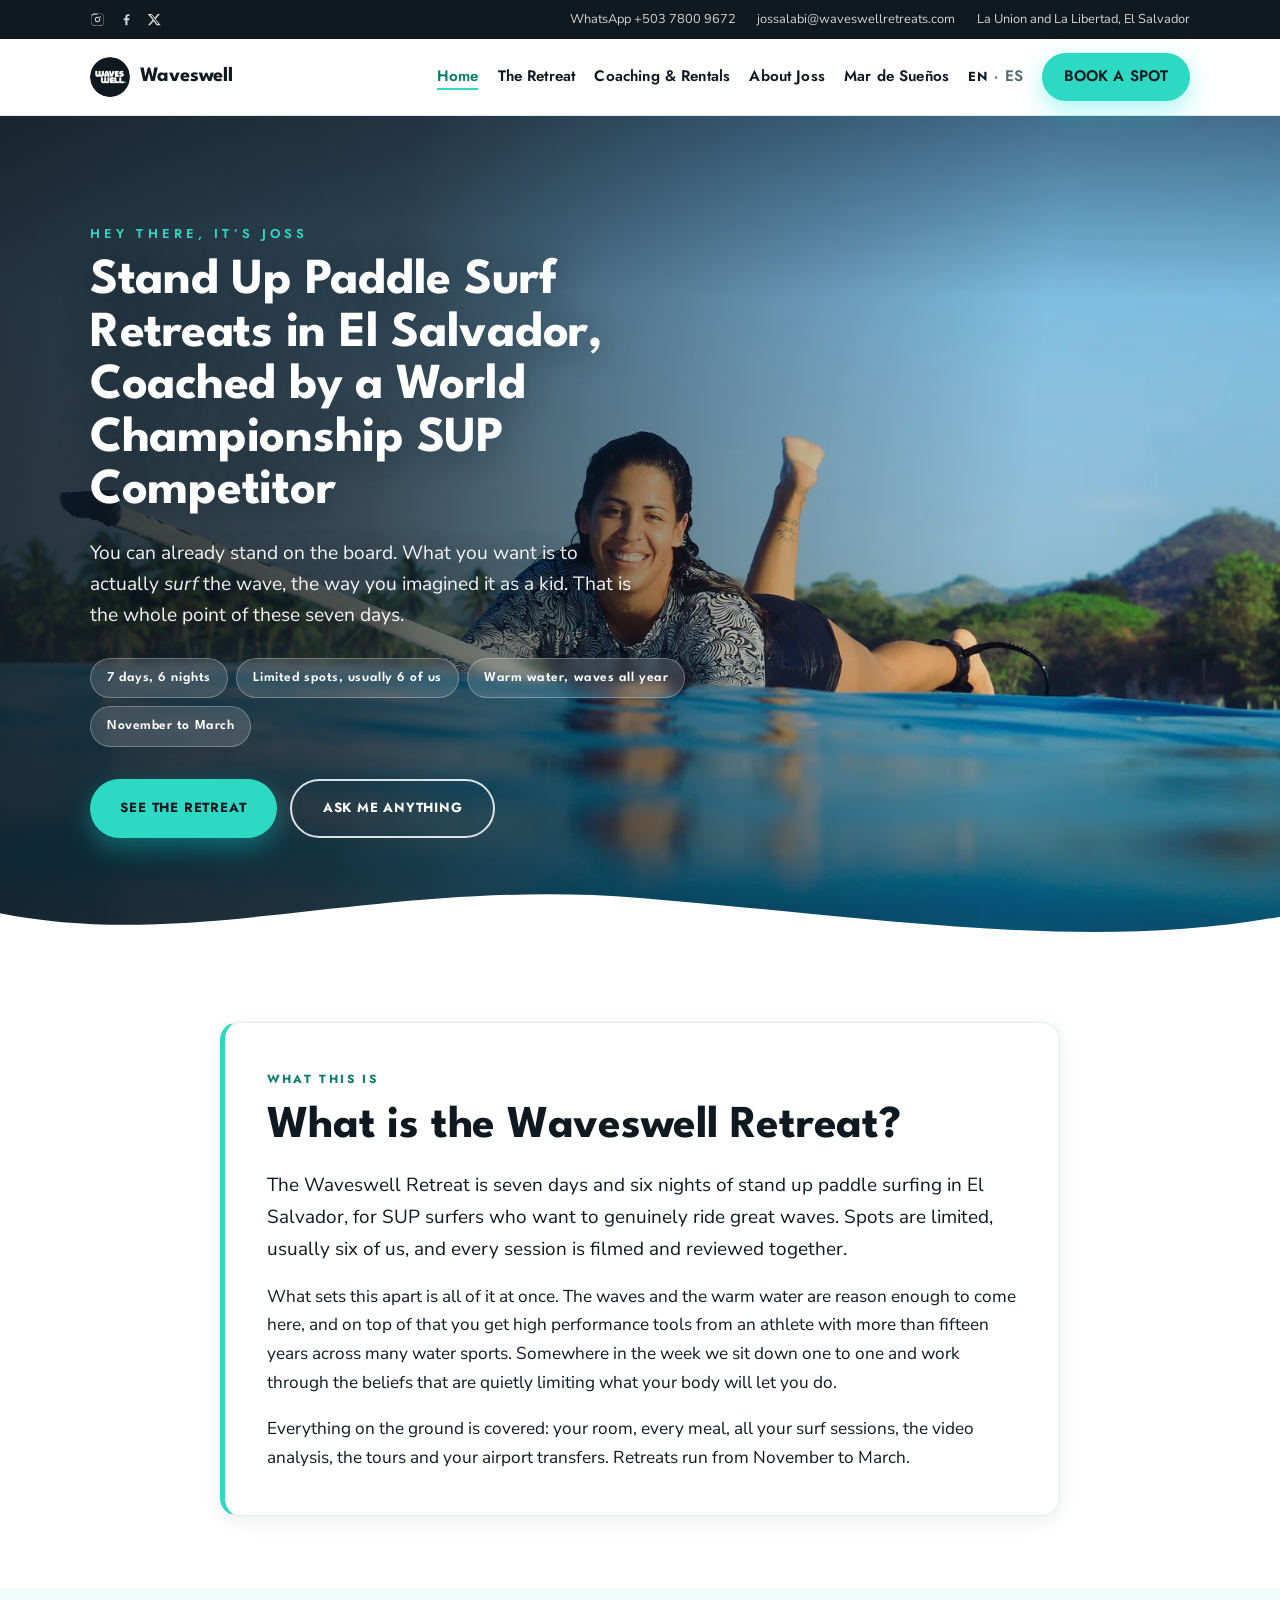
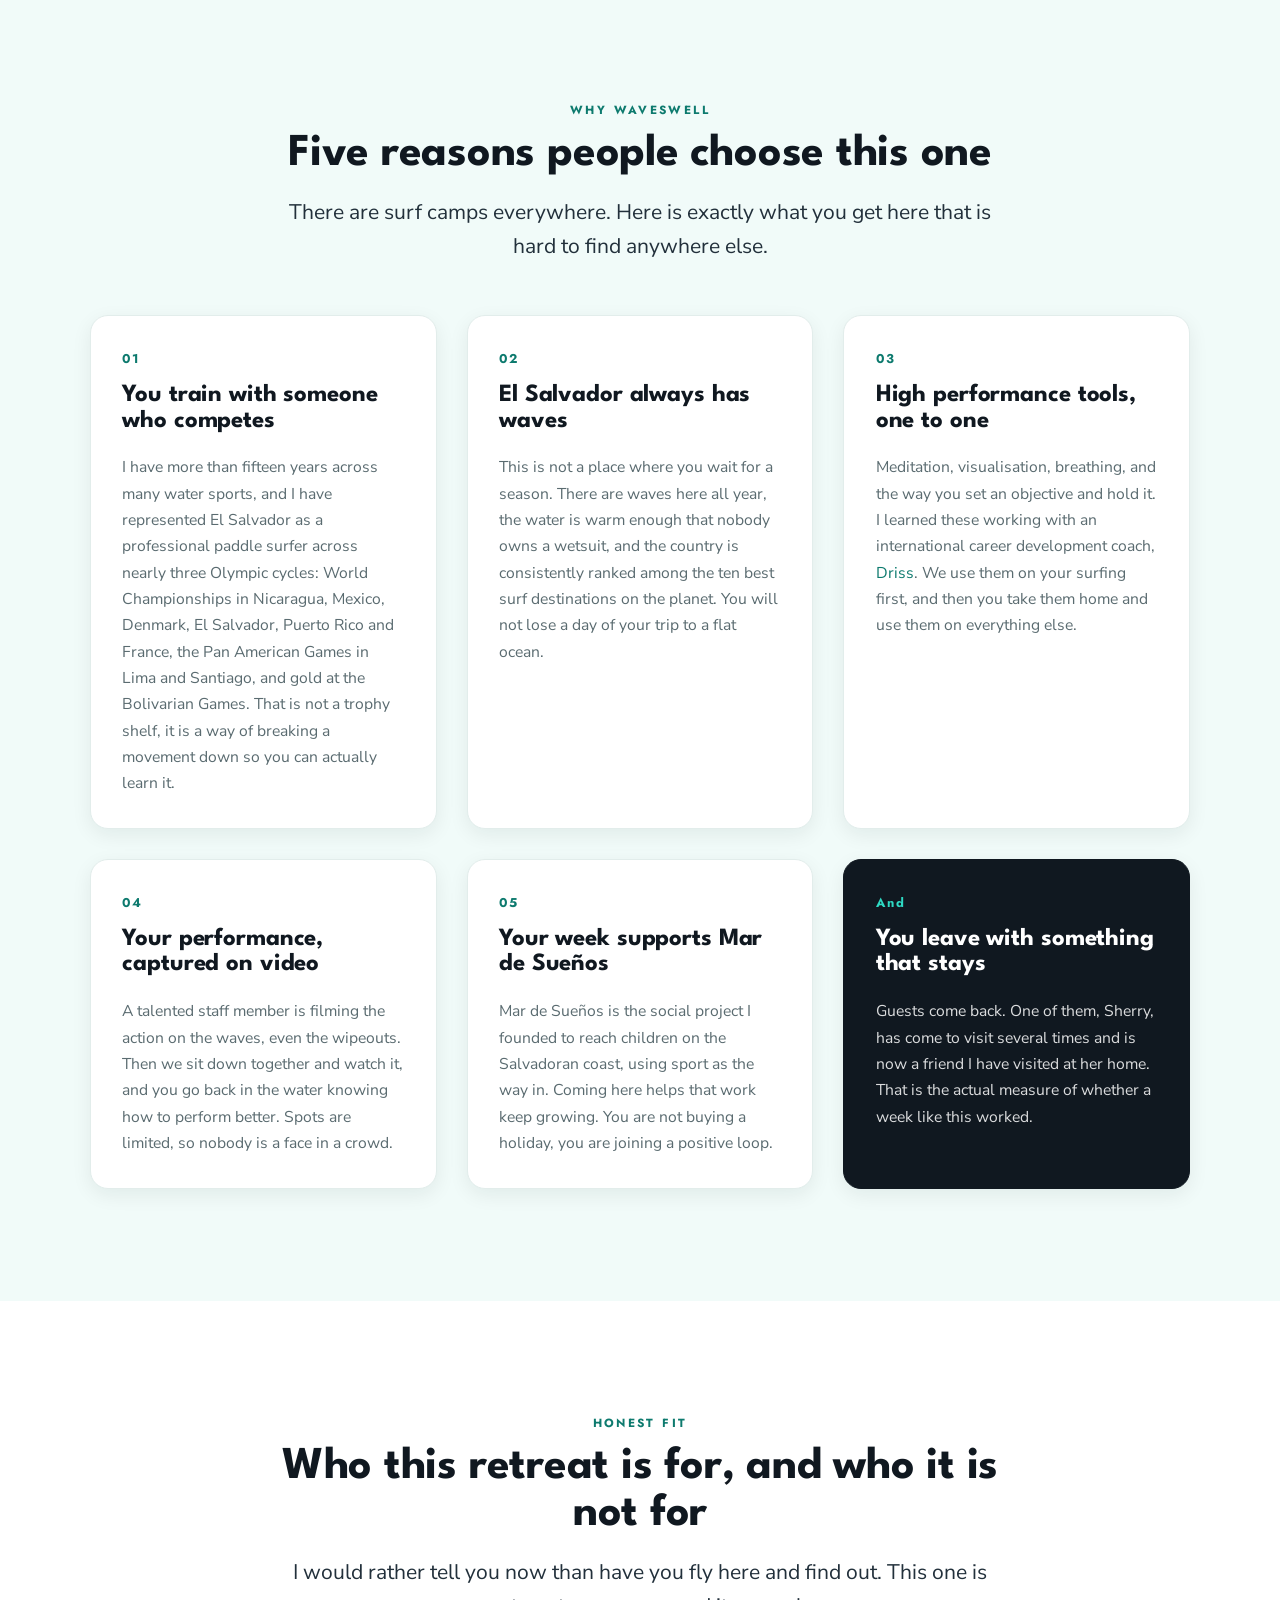
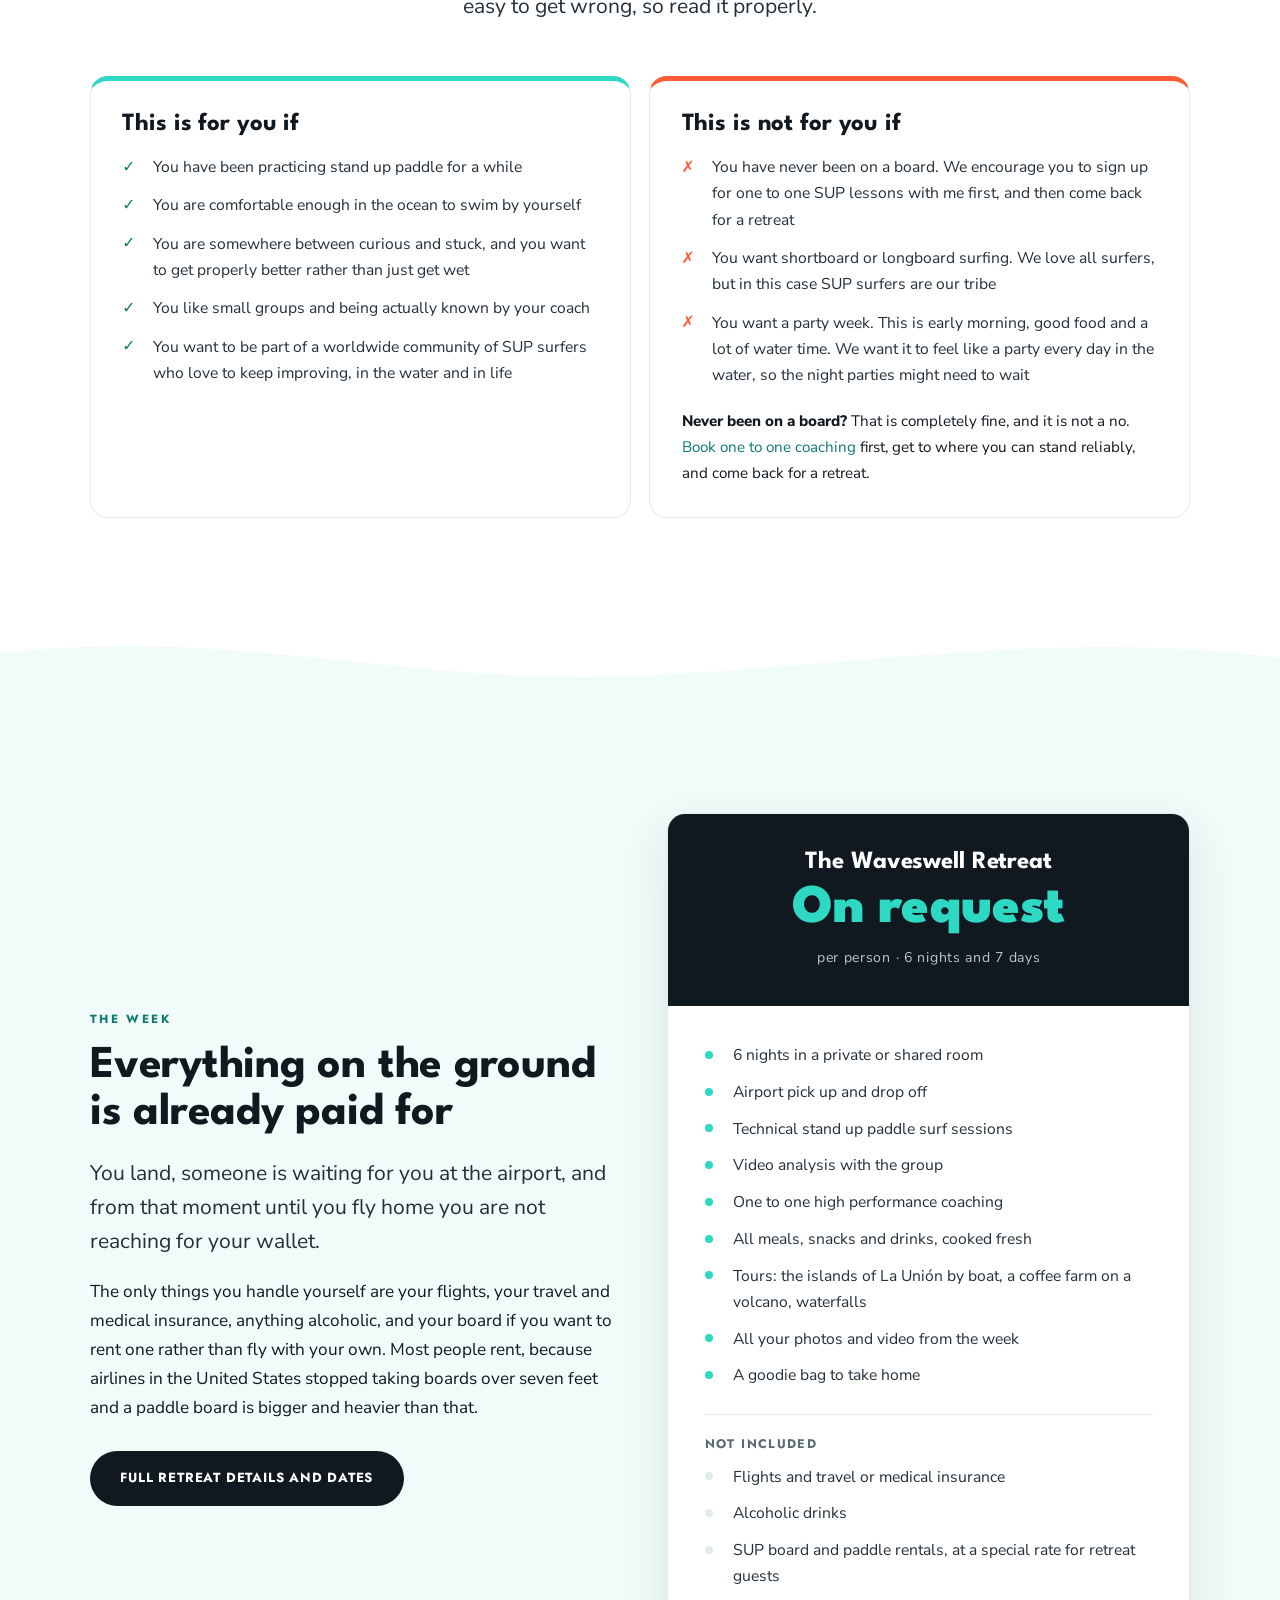
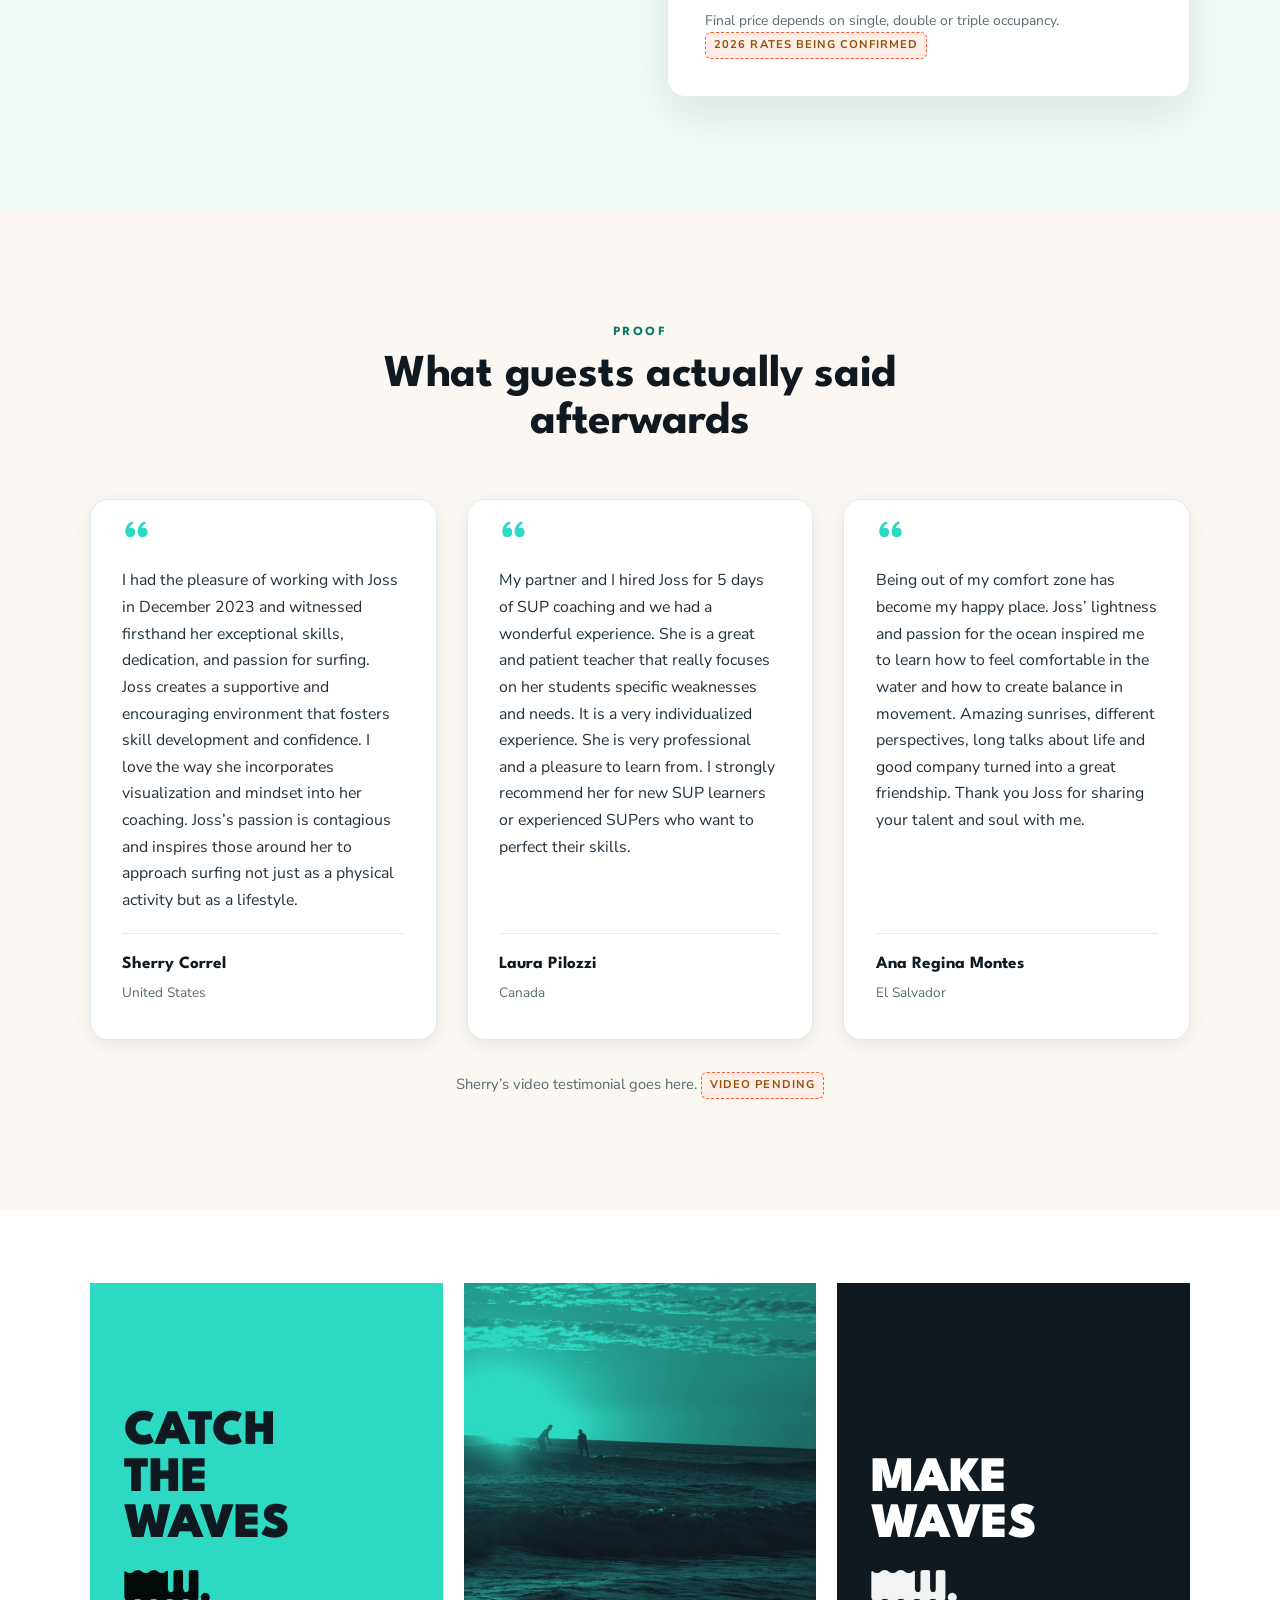
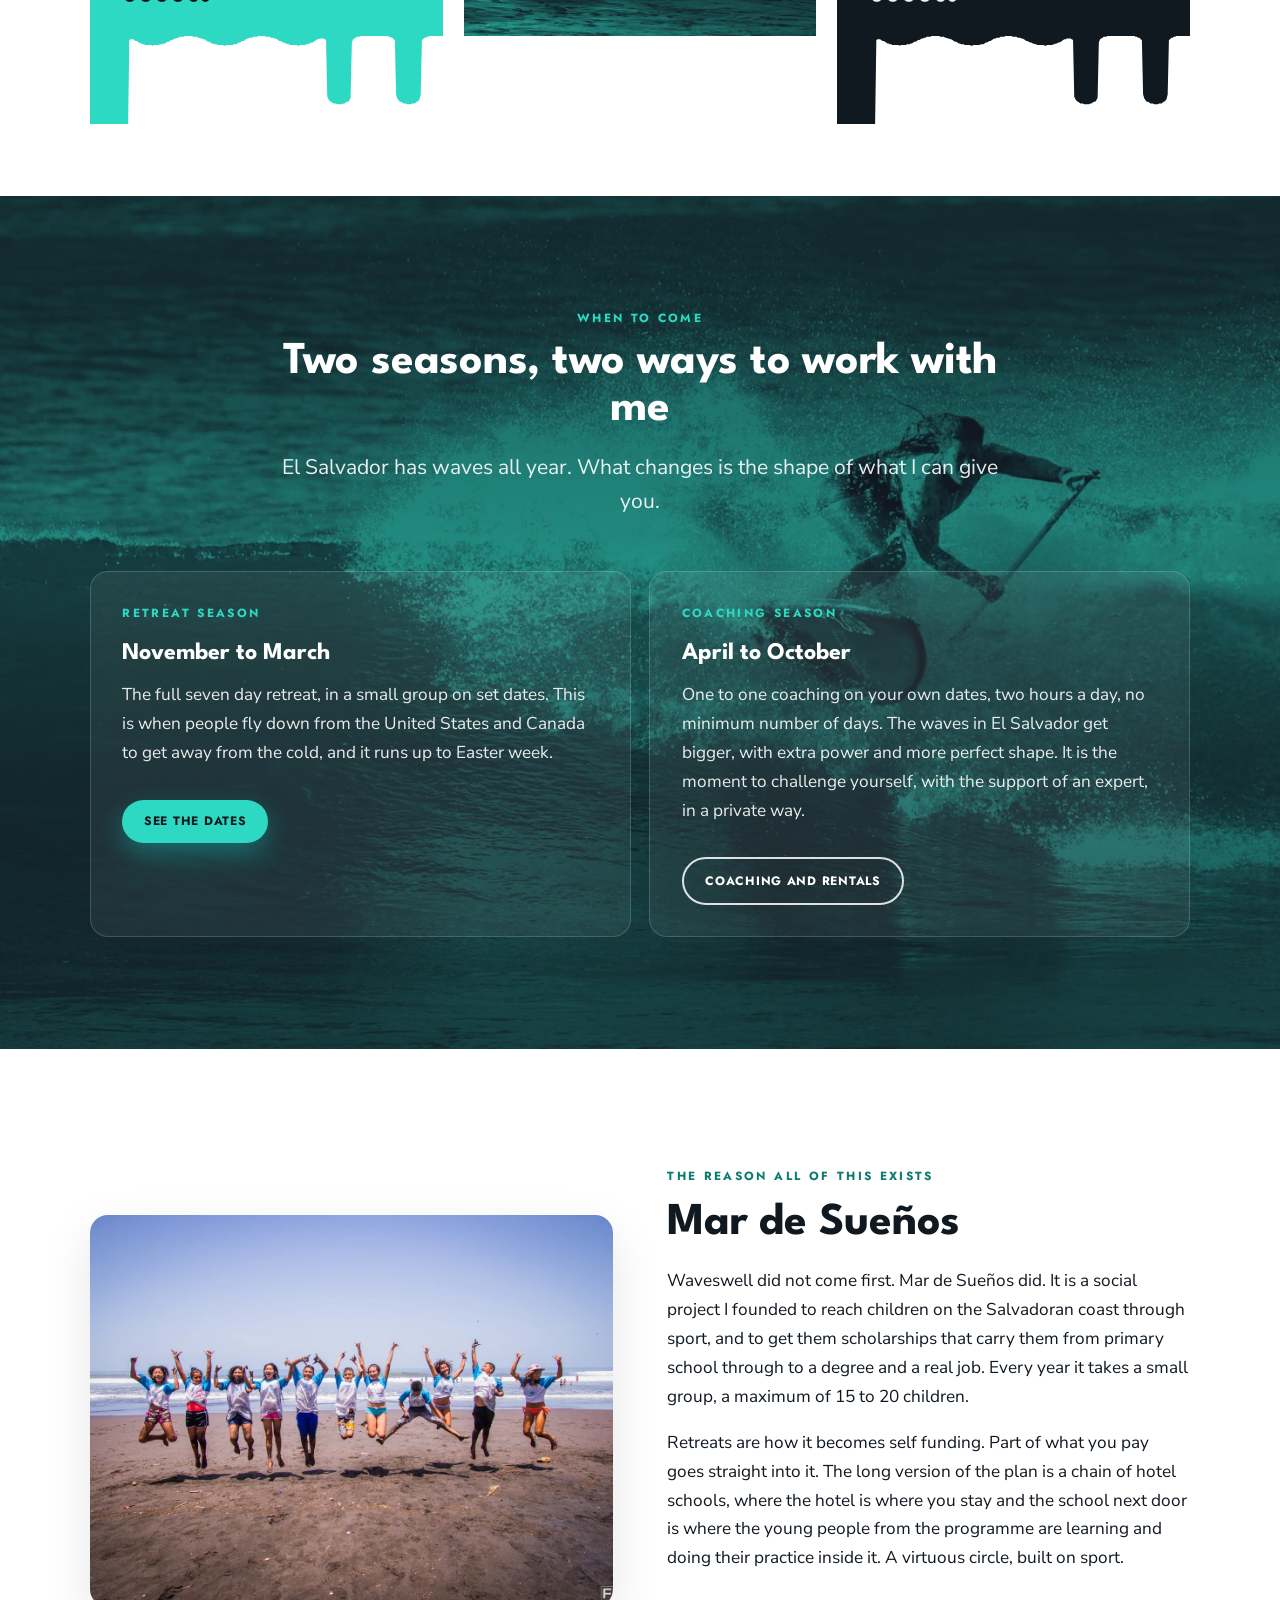
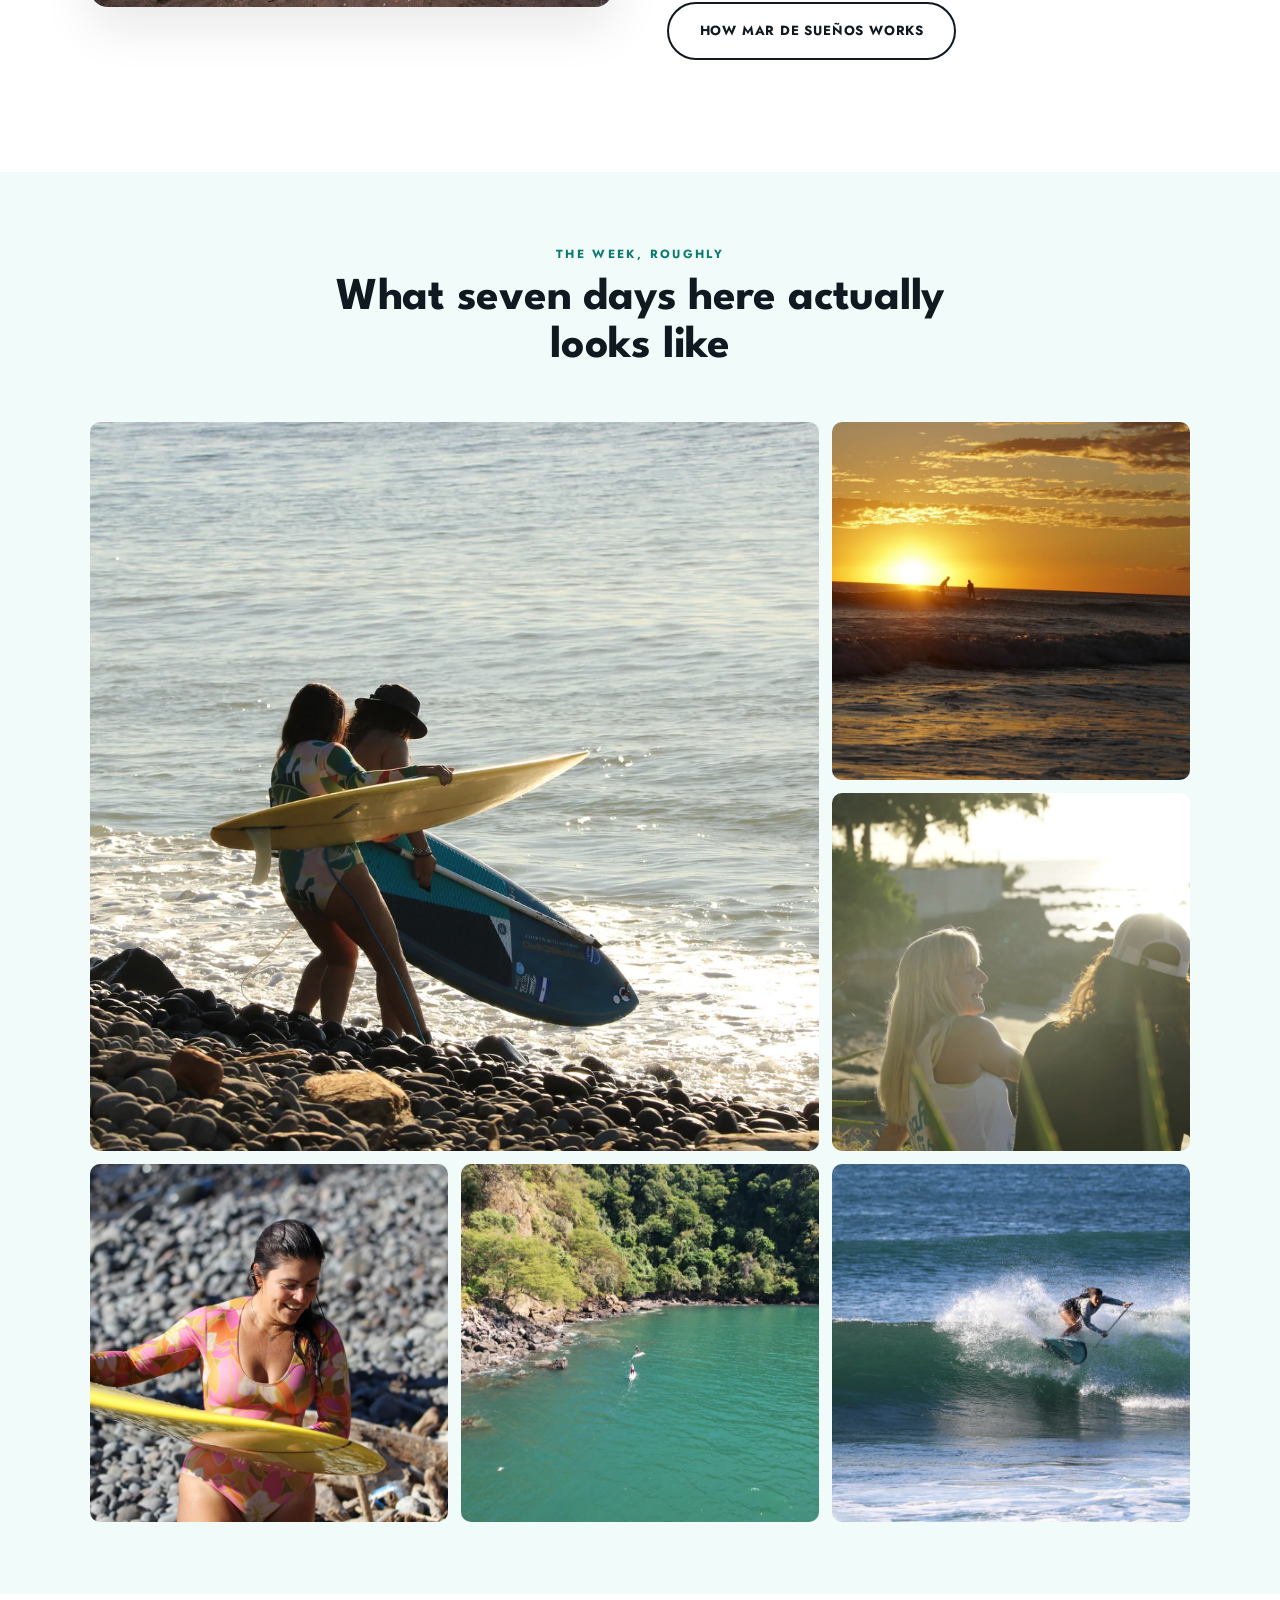
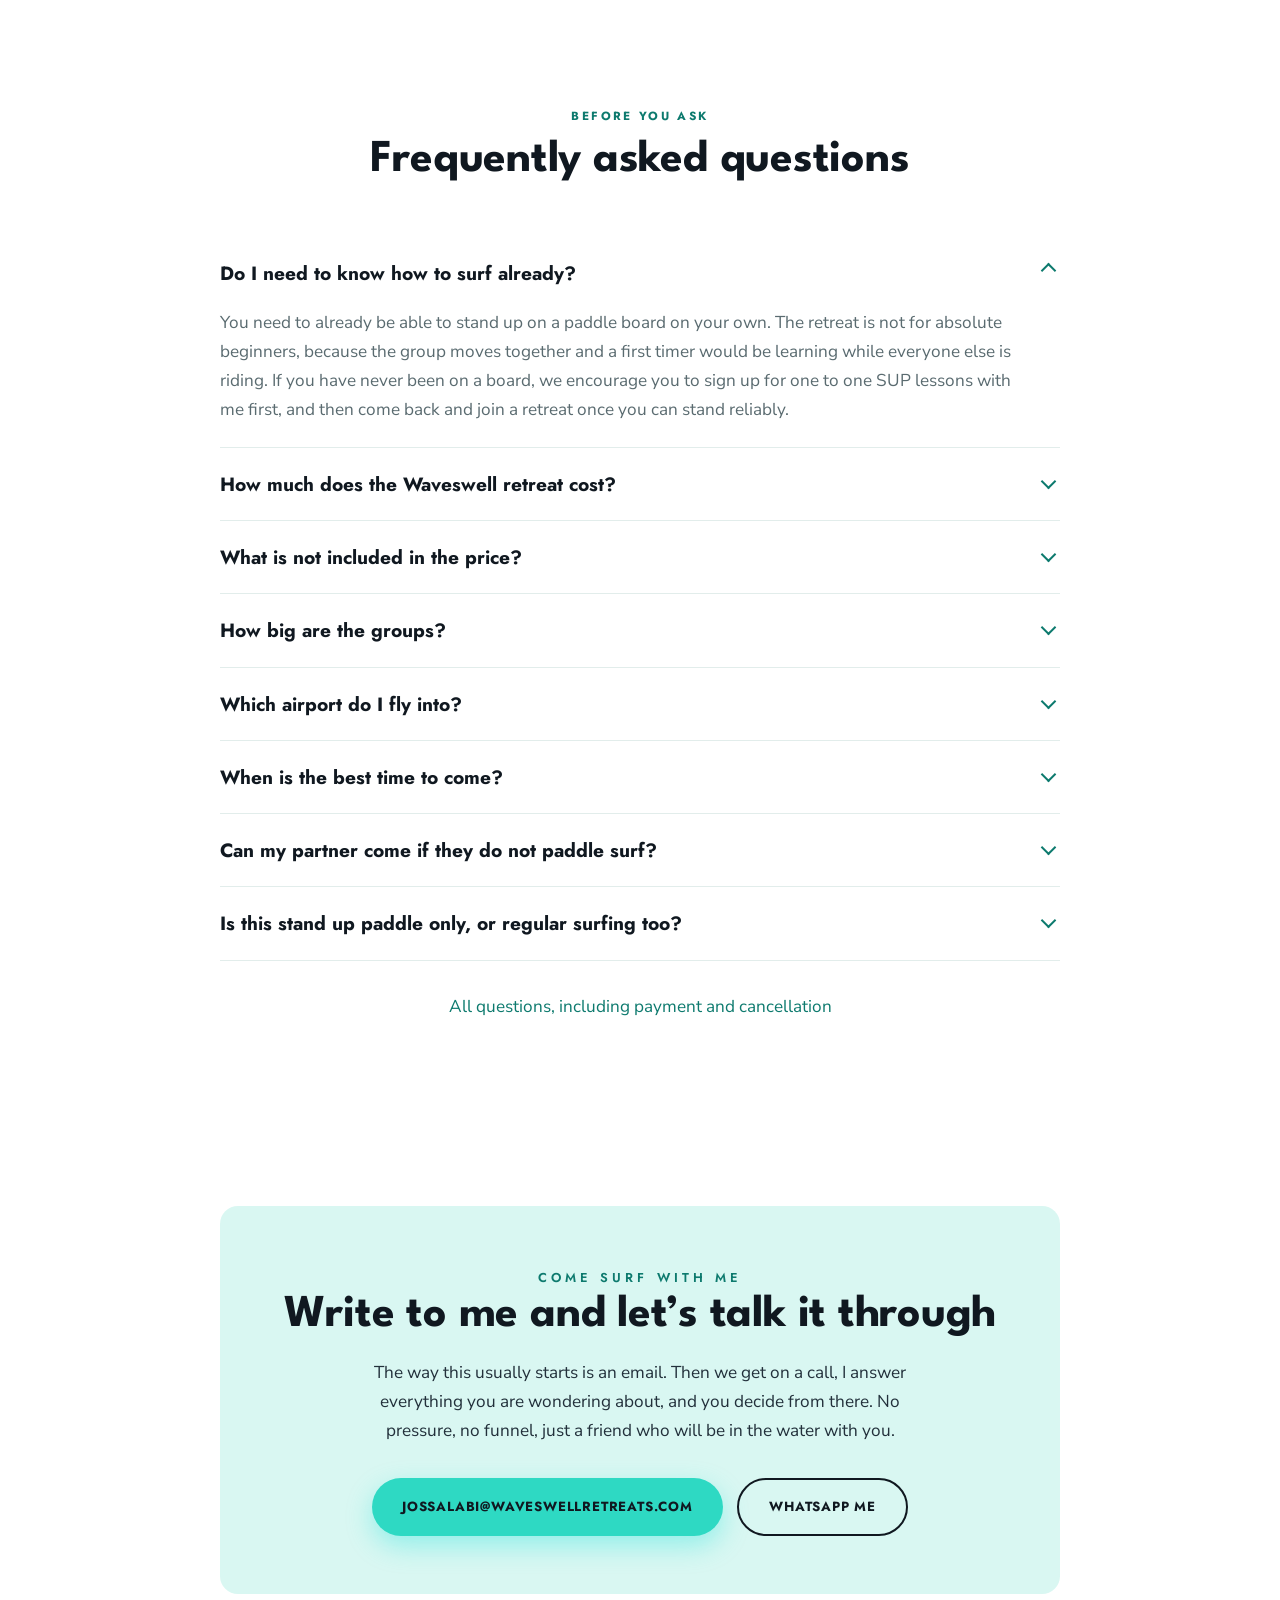
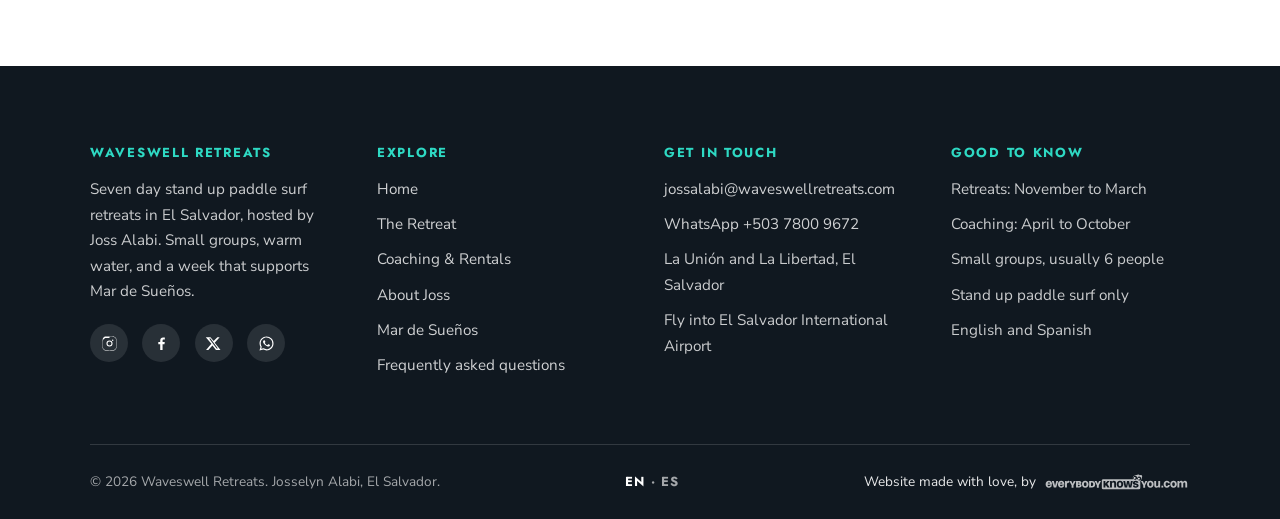
==== index.html @ 243396c2 "Two copy fixes from Nelson's review - Removed "Those tools were never meant only for athletes" from " ====
<!DOCTYPE html>
<html lang="en">
<head>
<meta charset="UTF-8">
<meta name="viewport" content="width=device-width, initial-scale=1.0">

<title>Stand Up Paddle Surf Retreats in El Salvador | Waveswell</title>
<meta name="description" content="You already paddle. Now learn to really ride the wave. Stand up paddle retreats in El Salvador, seven days, limited spots, all inclusive. See dates.">
<meta name="keywords" content="stand up paddle retreat El Salvador, SUP surf retreat, paddle surf retreat, paddleboard retreat El Salvador, SUP coaching El Salvador, paddle board rentals El Salvador, retiro de stand up paddle El Salvador, surf retreat Central America, Joss Alabi, Waveswell Retreats, La Union El Salvador, La Libertad surf">

<link rel="canonical" href="https://waveswellretreats.com/">
<link rel="alternate" hreflang="en" href="https://waveswellretreats.com/">
<link rel="alternate" hreflang="es" href="https://waveswellretreats.com/es/">
<link rel="alternate" hreflang="es-SV" href="https://waveswellretreats.com/es/">
<link rel="alternate" hreflang="x-default" href="https://waveswellretreats.com/">

<meta property="og:title" content="Stand Up Paddle Surf Retreats in El Salvador">
<meta property="og:description" content="Seven days of stand up paddle surfing in El Salvador with a World Championship SUP competitor. Limited spots, video analysis, warm water all year.">
<meta property="og:type" content="website">
<meta property="og:url" content="https://waveswellretreats.com/">
<meta property="og:image" content="https://waveswellretreats.com/assets/images/social-share/social-share-waveswell-retreats-waveswellretreats.com.jpg">
<meta property="og:image:width" content="1200">
<meta property="og:image:height" content="630">
<meta property="og:image:alt" content="Waveswell Retreats, stand up paddle surf retreats in El Salvador with Joss Alabi">
<meta property="og:site_name" content="Waveswell Retreats">
<meta property="og:locale" content="en_US">
<meta property="og:locale:alternate" content="es_SV">

<meta name="twitter:card" content="summary_large_image">
<meta name="twitter:site" content="@JossAlabi">
<meta name="twitter:creator" content="@JossAlabi">
<meta name="twitter:title" content="Stand Up Paddle Surf Retreats in El Salvador">
<meta name="twitter:description" content="Seven days of stand up paddle surfing in El Salvador with a World Championship SUP competitor. Limited spots, video analysis, warm water all year.">
<meta name="twitter:image" content="https://waveswellretreats.com/assets/images/social-share/social-share-waveswell-retreats-waveswellretreats.com.jpg">

<meta name="robots" content="index, follow, max-image-preview:large, max-snippet:-1, max-video-preview:-1">
<meta name="author" content="Josselyn Alabi">
<meta name="theme-color" content="#0DE3D9">
<meta name="geo.region" content="SV">
<meta name="geo.placename" content="La Union, El Salvador">
<meta http-equiv="content-language" content="en">

<link rel="icon" href="favicon.ico" sizes="any">
<link rel="icon" type="image/png" sizes="32x32" href="favicon-32x32.png">
<link rel="icon" type="image/png" sizes="16x16" href="favicon-16x16.png">
<link rel="apple-touch-icon" sizes="180x180" href="apple-touch-icon.png">
<link rel="manifest" href="site.webmanifest">
<link rel="alternate" type="text/plain" title="llms.txt" href="https://waveswellretreats.com/llms.txt">

<link rel="preload" as="image" href="assets/images/hero/hero-joss-alabi-paddle-surfing-waveswellretreats.com.webp" type="image/webp">
<link rel="preconnect" href="https://fonts.googleapis.com">
<link rel="preconnect" href="https://fonts.gstatic.com" crossorigin>
<link rel="preload" as="style" href="https://fonts.googleapis.com/css2?family=Jost:wght@400;500;600&family=League+Spartan:wght@500;700;900&family=Nunito+Sans:ital,wght@0,400;0,600;0,800;1,400&display=swap">
<link rel="stylesheet" href="https://fonts.googleapis.com/css2?family=Jost:wght@400;500;600&family=League+Spartan:wght@500;700;900&family=Nunito+Sans:ital,wght@0,400;0,600;0,800;1,400&display=swap" media="print" onload="this.media='all'">
<noscript><link rel="stylesheet" href="https://fonts.googleapis.com/css2?family=Jost:wght@400;500;600&family=League+Spartan:wght@500;700;900&family=Nunito+Sans:ital,wght@0,400;0,600;0,800;1,400&display=swap"></noscript>

<link rel="stylesheet" href="assets/css/tokens.css">
<link rel="stylesheet" href="assets/css/styles.css">

<script type="application/ld+json">
{
  "@context": "https://schema.org",
  "@graph": [
    {
      "@type": "Organization",
      "@id": "https://waveswellretreats.com/#org",
      "name": "Waveswell Retreats",
      "alternateName": ["Waveswell", "Waveswell Retreat"],
      "url": "https://waveswellretreats.com/",
      "logo": "https://waveswellretreats.com/assets/images/logos/logo-waveswell-retreats-waveswellretreats.com.png",
      "image": "https://waveswellretreats.com/assets/images/social-share/social-share-waveswell-retreats-waveswellretreats.com.jpg",
      "slogan": "Learn to surf the wave the way you imagined it as a kid.",
      "description": "Waveswell Retreats runs seven day stand up paddle surf retreats in El Salvador for adults who already stand on the board and want to actually surf. Limited spots, video analysis of every session, and one to one high performance coaching with Josselyn Alabi, a professional paddle surfer who has represented El Salvador across nearly three Olympic cycles. The retreats support Mar de Suenos, the social project Josselyn Alabi founded for children on the Salvadoran coast.",
      "areaServed": ["SV", "US", "CA"],
      "knowsLanguage": ["en", "es"],
      "knowsAbout": ["Stand up paddle surfing", "SUP surf coaching", "Surf retreats in El Salvador", "High performance sports coaching", "Paddle board rentals", "Video analysis coaching"],
      "email": "jossalabi@waveswellretreats.com",
      "telephone": "+50378009672",
      "contactPoint": {"@type":"ContactPoint","telephone":"+50378009672","email":"jossalabi@waveswellretreats.com","contactType":"sales","areaServed":["SV","US","CA"],"availableLanguage":["en","es"]},
      "address": {"@type":"PostalAddress","addressCountry":"SV","addressRegion":"La Union","addressLocality":"La Union"},
      "founder": {"@type":"Person","@id":"https://waveswellretreats.com/#joss"},
      "sameAs": ["https://www.instagram.com/jossalabi/","https://www.facebook.com/JossAlabi/","https://twitter.com/JossAlabi"]
    },
    {
      "@type": "Person",
      "@id": "https://waveswellretreats.com/#joss",
      "name": "Josselyn Alabi",
      "alternateName": "Joss Alabi",
      "jobTitle": "Professional stand up paddle surfer and retreat host",
      "description": "Josselyn Alabi is a professional stand up paddle surfer who has represented El Salvador for over a decade, competing across nearly three Olympic cycles at World Championships, Pan American Games and Bolivarian Games. She is the founder of Waveswell Retreats and of Mar de Suenos.",
      "nationality": {"@type":"Country","name":"El Salvador"},
      "knowsLanguage": ["es","en"],
      "worksFor": {"@id":"https://waveswellretreats.com/#org"},
      "sameAs": ["https://www.instagram.com/jossalabi/","https://www.facebook.com/JossAlabi/","https://twitter.com/JossAlabi"]
    },
    {
      "@type": ["ProfessionalService", "LocalBusiness"],
      "@id": "https://waveswellretreats.com/#service",
      "name": "Waveswell Retreats",
      "parentOrganization": {"@id": "https://waveswellretreats.com/#org"},
      "description": "Seven day stand up paddle surf retreats and one to one SUP coaching in El Salvador, plus paddle board and paddle rentals.",
      "image": "https://waveswellretreats.com/assets/images/social-share/social-share-waveswell-retreats-waveswellretreats.com.jpg",
      "logo": "https://waveswellretreats.com/assets/images/logos/logo-waveswell-retreats-waveswellretreats.com.png",
      "url": "https://waveswellretreats.com/",
      "email": "jossalabi@waveswellretreats.com",
      "telephone": "+50378009672",
      "priceRange": "$$$",
      "currenciesAccepted": "USD",
      "address": {"@type":"PostalAddress","addressCountry":"SV","addressRegion":"La Union","addressLocality":"La Union"},
      "areaServed": [{"@type":"Country","name":"El Salvador"}],
      "serviceType": ["Stand up paddle surf retreat","One to one SUP surf coaching","Paddle board rental"],
      "hasOfferCatalog": {"@id": "https://waveswellretreats.com/#catalog"}
    },
    {
      "@type": "OfferCatalog",
      "@id": "https://waveswellretreats.com/#catalog",
      "name": "Waveswell services",
      "itemListElement": [
        {"@type":"Offer","priceCurrency":"USD","availability":"https://schema.org/InStock","itemOffered":{"@type":"Service","name":"The Waveswell Retreat, 7 days","description":"Six nights and seven days of stand up paddle surfing in El Salvador in a small group with limited spots, with video analysis of every session, one to one high performance coaching, all meals, accommodation, airport transfers and tours.","provider":{"@id":"https://waveswellretreats.com/#org"}}},
        {"@type":"Offer","itemOffered":{"@type":"Service","name":"One to one SUP surf coaching","description":"Two hour daily private paddle surf coaching sessions in El Salvador, available April to October, with no minimum number of days.","provider":{"@id":"https://waveswellretreats.com/#org"}}},
        {"@type":"Offer","priceCurrency":"USD","itemOffered":{"@type":"Service","name":"SUP board and paddle rental for the full retreat","description":"Rent a paddle board and paddle for the whole seven day retreat so you do not have to fly with your own board.","provider":{"@id":"https://waveswellretreats.com/#org"}}}
      ]
    },
    {
      "@type": "WebSite",
      "@id": "https://waveswellretreats.com/#website",
      "url": "https://waveswellretreats.com/",
      "name": "Waveswell Retreats",
      "inLanguage": ["en","es"],
      "publisher": {"@id": "https://waveswellretreats.com/#org"}
    }
  ]
}
</script>

<script type="application/ld+json">
{
  "@context": "https://schema.org",
  "@type": "FAQPage",
  "@id": "https://waveswellretreats.com/#faq",
  "mainEntity": [
    {"@type":"Question","name":"Do I need to know how to surf already?","acceptedAnswer":{"@type":"Answer","text":"You need to already be able to stand up on a paddle board on your own. The retreat is not for absolute beginners, because the group moves together and a first timer would be learning while everyone else is riding. If you have never been on a board, we encourage you to sign up for one to one SUP lessons with Joss first, and then join a retreat once you can stand reliably."}},
    {"@type":"Question","name":"How much does the Waveswell retreat cost?","acceptedAnswer":{"@type":"Answer","text":"The 2026 rates are being confirmed, so write to Joss and she will quote you directly. Whatever the figure, it covers accommodation, all meals, airport transfers, every surf session, the video analysis, the one to one coaching work, tours around El Salvador and your photos and video. The final price depends on whether you take a single, double or triple room."}},
    {"@type":"Question","name":"What is not included in the price?","acceptedAnswer":{"@type":"Answer","text":"Flights, travel and medical insurance, alcoholic drinks, and board rental are not included. If you do not want to fly with your own board, SUP board and paddle rentals are available to retreat guests at a special rate."}},
    {"@type":"Question","name":"How big are the groups?","acceptedAnswer":{"@type":"Answer","text":"Spots are limited. The maximum is six people, and occasionally one more can be added. There is a minimum of three, and if a retreat does not reach it the retreat is cancelled and everyone is refunded, and if you have already bought your flights the booking can be converted into one to one coaching instead."}},
    {"@type":"Question","name":"Which airport do I fly into?","acceptedAnswer":{"@type":"Answer","text":"El Salvador International Airport, in the country of El Salvador in Central America. Be careful when booking, because there are airports with similar names in other countries. You are picked up at the airport and driven back at the end of the retreat, and that transfer is included."}},
    {"@type":"Question","name":"When is the best time to come?","acceptedAnswer":{"@type":"Answer","text":"Retreats run from November to March, which is the high season. From April to October the focus shifts to one to one coaching, which you can book on your own dates. El Salvador has waves all year and the water is warm enough that you never need a wetsuit."}},
    {"@type":"Question","name":"Can my partner come if they do not paddle surf?","acceptedAnswer":{"@type":"Answer","text":"Yes. Partners are always welcome to come and share the week with us. Write to Joss and she will put it together for you, including separate tours or private coaching while the group is in the water."}},
    {"@type":"Question","name":"Is this stand up paddle only, or regular surfing too?","acceptedAnswer":{"@type":"Answer","text":"Stand up paddle surfing only. Waveswell specialises in SUP surf, not shortboard or longboard surfing, and the coaching, the video analysis and the equipment are all built around the paddle."}}
  ]
}
</script>
</head>
<body>
<a class="skip" href="#main">Skip to content</a>

<!-- ================= utility bar ================= -->
<div class="utility">
  <div class="wrap">
    <div class="utility__set utility__socials">
      <a href="https://www.instagram.com/jossalabi/" target="_blank" rel="noopener" aria-label="Waveswell on Instagram"><svg viewBox="0 0 24 24" aria-hidden="true"><path d="M12 2.2c3.2 0 3.6 0 4.9.07 1.2.05 1.8.25 2.2.42.6.22 1 .48 1.4.9.4.4.7.8.9 1.4.2.4.4 1 .4 2.2.1 1.3.1 1.7.1 4.9s0 3.6-.1 4.9c0 1.2-.2 1.8-.4 2.2-.2.6-.5 1-.9 1.4-.4.4-.8.7-1.4.9-.4.2-1 .4-2.2.4-1.3.1-1.7.1-4.9.1s-3.6 0-4.9-.1c-1.2 0-1.8-.2-2.2-.4-.6-.2-1-.5-1.4-.9-.4-.4-.7-.8-.9-1.4-.2-.4-.4-1-.4-2.2C2.2 15.6 2.2 15.2 2.2 12s0-3.6.1-4.9c0-1.2.2-1.8.4-2.2.2-.6.5-1 .9-1.4.4-.4.8-.7 1.4-.9.4-.2 1-.4 2.2-.4C8.4 2.2 8.8 2.2 12 2.2m0 2.1c-3.1 0-3.5 0-4.7.07-1.1.05-1.7.24-2.1.4-.5.2-.9.44-1.3.84-.4.4-.64.8-.84 1.3-.16.4-.35 1-.4 2.1C2.6 8.5 2.6 8.9 2.6 12s0 3.5.06 4.7c.05 1.1.24 1.7.4 2.1.2.5.44.9.84 1.3.4.4.8.64 1.3.84.4.16 1 .35 2.1.4 1.2.06 1.6.06 4.7.06s3.5 0 4.7-.06c1.1-.05 1.7-.24 2.1-.4.5-.2.9-.44 1.3-.84.4-.4.64-.8.84-1.3.16-.4.35-1 .4-2.1.06-1.2.06-1.6.06-4.7s0-3.5-.06-4.7c-.05-1.1-.24-1.7-.4-2.1-.2-.5-.44-.9-.84-1.3-.4-.4-.8-.64-1.3-.84-.4-.16-1-.35-2.1-.4-1.2-.06-1.6-.06-4.7-.06Zm0 3.4a4.3 4.3 0 1 1 0 8.6 4.3 4.3 0 0 1 0-8.6Zm0 7.1a2.8 2.8 0 1 0 0-5.6 2.8 2.8 0 0 0 0 5.6Zm5.5-7.3a1 1 0 1 1-2 0 1 1 0 0 1 2 0Z"/></svg></a>
      <a href="https://www.facebook.com/JossAlabi/" target="_blank" rel="noopener" aria-label="Waveswell on Facebook"><svg viewBox="0 0 24 24" aria-hidden="true"><path d="M13.5 21v-8h2.7l.4-3.1h-3.1V7.9c0-.9.25-1.5 1.55-1.5H16.7V3.6c-.3 0-1.3-.13-2.45-.13-2.4 0-4.05 1.47-4.05 4.18V9.9H7.5V13h2.7v8h3.3Z"/></svg></a>
      <a href="https://twitter.com/JossAlabi" target="_blank" rel="noopener" aria-label="Waveswell on X"><svg viewBox="0 0 24 24" aria-hidden="true"><path d="M17.5 3h3.2l-7 8 8.2 10h-6.4l-5-6.1L4.7 21H1.5l7.5-8.6L1.1 3h6.6l4.5 5.6L17.5 3Zm-1.1 16h1.8L7.7 4.8H5.8L16.4 19Z"/></svg></a>
    </div>
    <div class="utility__set">
      <a href="https://wa.me/50378009672" target="_blank" rel="noopener">WhatsApp +503 7800 9672</a>
      <a href="mailto:jossalabi@waveswellretreats.com">jossalabi@waveswellretreats.com</a>
      <span>La Union and La Libertad, El Salvador</span>
    </div>
  </div>
</div>

<!-- ================= header ================= -->
<header class="site-header">
  <div class="wrap">
    <a class="brand" href="index.html">
      <img src="assets/images/logos/logo-waveswell-retreats-waveswellretreats.com.png" alt="Waveswell Retreats logo" width="40" height="40" style="height:40px;width:40px;border-radius:50%">
      <span>Waveswell</span>
    </a>
    <button class="nav-toggle" aria-label="Open menu" aria-expanded="false" aria-controls="mainnav"><span></span><span></span><span></span></button>
    <nav class="nav" id="mainnav" aria-label="Main">
      <a href="index.html" aria-current="page">Home</a>
      <a href="retreat.html">The Retreat</a>
      <a href="coaching.html">Coaching &amp; Rentals</a>
      <a href="about.html">About Joss</a>
      <a href="mar-de-suenos.html">Mar de Sue&#241;os</a>
      <div class="lang"><span class="active">EN</span> · <a href="es/index.html" hreflang="es">ES</a></div>
      <a class="btn btn--primary btn--sm" href="retreat.html#dates">Book a spot</a>
    </nav>
  </div>
</header>

<main id="main">

<!-- ================= hero ================= -->
<section class="hero">
  <div class="hero__media">
    <img src="assets/images/hero/hero-joss-alabi-paddle-surfing-waveswellretreats.com.webp"
         alt="Joss Alabi resting on her paddle board in warm turquoise water in El Salvador" fetchpriority="high" width="1920" height="1080">
  </div>
  <div class="wrap">
    <div class="hero__inner">
      <span class="script">Hey there, it&rsquo;s Joss</span>
      <h1>Stand Up Paddle Surf Retreats in El Salvador, Coached by a World Championship SUP Competitor</h1>
      <p class="hero__sub">You can already stand on the board. What you want is to actually <em>surf</em> the wave, the way you imagined it as a kid. That is the whole point of these seven days.</p>
      <ul class="hero__facts">
        <li>7 days, 6 nights</li>
        <li>Limited spots, usually 6 of us</li>
        <li>Warm water, waves all year</li>
        <li>November to March</li>
      </ul>
      <div class="btns">
        <a class="btn btn--primary" href="retreat.html">See the retreat</a>
        <a class="btn btn--onphoto" href="mailto:jossalabi@waveswellretreats.com?subject=Waveswell%20Retreat%20enquiry">Ask me anything</a>
      </div>
    </div>
  </div>
  <div class="hero__wave"><svg viewBox="0 0 1440 90" preserveAspectRatio="none" aria-hidden="true"><path d="M0,46 C220,92 430,4 720,28 C980,50 1220,92 1440,50 L1440,90 L0,90 Z"></path></svg></div>
</section>



<!-- ================= what it is (direct answer) ================= -->
<section class="band band--tight">
  <div class="wrap narrow">
    <div class="answer reveal">
      <span class="eyebrow">What this is</span>
      <h2>What is the Waveswell Retreat?</h2>
      <p>The Waveswell Retreat is seven days and six nights of stand up paddle surfing in El Salvador, for SUP surfers who want to genuinely ride great waves. Spots are limited, usually six of us, and every session is filmed and reviewed together.</p>
      <p>What sets this apart is all of it at once. The waves and the warm water are reason enough to come here, and on top of that you get high performance tools from an athlete with more than fifteen years across many water sports. Somewhere in the week we sit down one to one and work through the beliefs that are quietly limiting what your body will let you do.</p>
      <p>Everything on the ground is covered: your room, every meal, all your surf sessions, the video analysis, the tours and your airport transfers. Retreats run from November to March.</p>
    </div>
  </div>
</section>

<!-- ================= five reasons ================= -->
<section class="band band--surface">
  <div class="wrap">
    <div class="head center reveal">
      <span class="eyebrow">Why Waveswell</span>
      <h2>Five reasons people choose this one</h2>
      <p class="lede">There are surf camps everywhere. Here is exactly what you get here that is hard to find anywhere else.</p>
    </div>
    <div class="grid grid--3">
      <article class="value reveal">
        <span class="value__n">01</span>
        <h3>You train with someone who competes</h3>
        <p>I have more than fifteen years across many water sports, and I have represented El Salvador as a professional paddle surfer across nearly three Olympic cycles: World Championships in Nicaragua, Mexico, Denmark, El Salvador, Puerto Rico and France, the Pan American Games in Lima and Santiago, and gold at the Bolivarian Games. That is not a trophy shelf, it is a way of breaking a movement down so you can actually learn it.</p>
      </article>
      <article class="value reveal">
        <span class="value__n">02</span>
        <h3>El Salvador always has waves</h3>
        <p>This is not a place where you wait for a season. There are waves here all year, the water is warm enough that nobody owns a wetsuit, and the country is consistently ranked among the ten best surf destinations on the planet. You will not lose a day of your trip to a flat ocean.</p>
      </article>
      <article class="value reveal">
        <span class="value__n">03</span>
        <h3>High performance tools, one to one</h3>
        <p>Meditation, visualisation, breathing, and the way you set an objective and hold it. I learned these working with an international career development coach, <a href="https://thebodyandmindcoach.com/" target="_blank" rel="noopener">Driss</a>. We use them on your surfing first, and then you take them home and use them on everything else.</p>
      </article>
      <article class="value reveal">
        <span class="value__n">04</span>
        <h3>Your performance, captured on video</h3>
        <p>A talented staff member is filming the action on the waves, even the wipeouts. Then we sit down together and watch it, and you go back in the water knowing how to perform better. Spots are limited, so nobody is a face in a crowd.</p>
      </article>
      <article class="value reveal">
        <span class="value__n">05</span>
        <h3>Your week supports Mar de Sue&#241;os</h3>
        <p>Mar de Sue&#241;os is the social project I founded to reach children on the Salvadoran coast, using sport as the way in. Coming here helps that work keep growing. You are not buying a holiday, you are joining a positive loop.</p>
      </article>
      <article class="value reveal" style="background:var(--ink);color:#fff;border-color:var(--ink)">
        <span class="value__n" style="color:var(--accent)">And</span>
        <h3 style="color:#fff">You leave with something that stays</h3>
        <p style="color:rgba(255,255,255,.85)">Guests come back. One of them, Sherry, has come to visit several times and is now a friend I have visited at her home. That is the actual measure of whether a week like this worked.</p>
      </article>
    </div>
  </div>
</section>

<!-- ================= who it is for ================= -->
<section class="band">
  <div class="wrap">
    <div class="head center reveal">
      <span class="eyebrow">Honest fit</span>
      <h2>Who this retreat is for, and who it is not for</h2>
      <p class="lede">I would rather tell you now than have you fly here and find out. This one is easy to get wrong, so read it properly.</p>
    </div>
    <div class="fit">
      <div class="fit__col fit__col--yes reveal">
        <h3>This is for you if</h3>
        <ul>
          <li>You have been practicing stand up paddle for a while</li>
          <li>You are comfortable enough in the ocean to swim by yourself</li>
          <li>You are somewhere between curious and stuck, and you want to get properly better rather than just get wet</li>
          <li>You like small groups and being actually known by your coach</li>
          <li>You want to be part of a worldwide community of SUP surfers who love to keep improving, in the water and in life</li>
        </ul>
      </div>
      <div class="fit__col fit__col--no reveal">
        <h3>This is not for you if</h3>
        <ul>
          <li>You have never been on a board. We encourage you to sign up for one to one SUP lessons with me first, and then come back for a retreat</li>
          <li>You want shortboard or longboard surfing. We love all surfers, but in this case SUP surfers are our tribe</li>
          <li>You want a party week. This is early morning, good food and a lot of water time. We want it to feel like a party every day in the water, so the night parties might need to wait</li>
          </ul>
        <p style="margin-top:1.3rem;font-size:.95rem"><strong>Never been on a board?</strong> That is completely fine, and it is not a no. <a href="coaching.html">Book one to one coaching</a> first, get to where you can stand reliably, and come back for a retreat.</p>
      </div>
    </div>
  </div>
</section>

<div class="wave wave--white-to-surface"><svg viewBox="0 0 1440 90" preserveAspectRatio="none" aria-hidden="true"><path d="M0,30 C260,-6 470,74 730,58 C990,42 1210,0 1440,36 L1440,90 L0,90 Z"></path></svg></div>

<!-- ================= what is included + price ================= -->
<section class="band band--surface" id="whats-included">
  <div class="wrap">
    <div class="split">
      <div class="reveal">
        <span class="eyebrow">The week</span>
        <h2>Everything on the ground is already paid for</h2>
        <p class="lede">You land, someone is waiting for you at the airport, and from that moment until you fly home you are not reaching for your wallet.</p>
        <p style="margin-top:1.2rem">The only things you handle yourself are your flights, your travel and medical insurance, anything alcoholic, and your board if you want to rent one rather than fly with your own. Most people rent, because airlines in the United States stopped taking boards over seven feet and a paddle board is bigger and heavier than that.</p>
        <div class="btns">
          <a class="btn btn--dark" href="retreat.html">Full retreat details and dates</a>
        </div>
      </div>
      <div class="price reveal">
        <div class="price__top">
          <h3>The Waveswell Retreat</h3>
          <div class="price__amount">On request</div>
          <span class="price__unit">per person · 6 nights and 7 days</span>
        </div>
        <div class="price__body">
          <ul>
            <li>6 nights in a private or shared room</li>
            <li>Airport pick up and drop off</li>
            <li>Technical stand up paddle surf sessions</li>
            <li>Video analysis with the group</li>
            <li>One to one high performance coaching</li>
            <li>All meals, snacks and drinks, cooked fresh</li>
            <li>Tours: the islands of La Uni&#243;n by boat, a coffee farm on a volcano, waterfalls</li>
            <li>All your photos and video from the week</li>
            <li>A goodie bag to take home</li>
          </ul>
          <div class="price__excl">
            <h4>Not included</h4>
            <ul>
              <li>Flights and travel or medical insurance</li>
              <li>Alcoholic drinks</li>
              <li>SUP board and paddle rentals, at a special rate for retreat guests</li>
            </ul>
          </div>
          <p class="muted" style="font-size:.87rem;margin-top:1.2rem">Final price depends on single, double or triple occupancy. <span class="pending">2026 rates being confirmed</span></p>
        </div>
      </div>
    </div>
  </div>
</section>


<!-- ================= testimonials ================= -->
<section class="band band--sand">
  <div class="wrap">
    <div class="head center reveal">
      <span class="eyebrow">Proof</span>
      <h2>What guests actually said afterwards</h2>
    </div>
    <div class="grid grid--3">
      <blockquote class="quote reveal">
        <div class="quote__mark" aria-hidden="true">&ldquo;</div>
        <p>I had the pleasure of working with Joss in December 2023 and witnessed firsthand her exceptional skills, dedication, and passion for surfing. Joss creates a supportive and encouraging environment that fosters skill development and confidence. I love the way she incorporates visualization and mindset into her coaching. Joss&rsquo;s passion is contagious and inspires those around her to approach surfing not just as a physical activity but as a lifestyle.</p>
        <footer><cite>Sherry Correl</cite><span>United States</span></footer>
      </blockquote>
      <blockquote class="quote reveal">
        <div class="quote__mark" aria-hidden="true">&ldquo;</div>
        <p>My partner and I hired Joss for 5 days of SUP coaching and we had a wonderful experience. She is a great and patient teacher that really focuses on her students specific weaknesses and needs. It is a very individualized experience. She is very professional and a pleasure to learn from. I strongly recommend her for new SUP learners or experienced SUPers who want to perfect their skills.</p>
        <footer><cite>Laura Pilozzi</cite><span>Canada</span></footer>
      </blockquote>
      <blockquote class="quote reveal">
        <div class="quote__mark" aria-hidden="true">&ldquo;</div>
        <p>Being out of my comfort zone has become my happy place. Joss&rsquo; lightness and passion for the ocean inspired me to learn how to feel comfortable in the water and how to create balance in movement. Amazing sunrises, different perspectives, long talks about life and good company turned into a great friendship. Thank you Joss for sharing your talent and soul with me.</p>
        <footer><cite>Ana Regina Montes</cite><span>El Salvador</span></footer>
      </blockquote>
    </div>
    <p class="center muted reveal" style="margin-top:2rem;font-size:.92rem">Sherry&rsquo;s video testimonial goes here. <span class="pending">video pending</span></p>
  </div>
</section>

<!-- ================= brand taglines (manual, page 06) ================= -->
<section class="band band--tight band--taglines" aria-label="Two things worth remembering">
  <svg width="0" height="0" aria-hidden="true" focusable="false" style="position:absolute">
    <symbol id="drip" viewBox="0 0 1000 372.8" preserveAspectRatio="none"><path d="M0,0 L0,372.82 L0.0,372.82 L24.39,372.82 L48.78,372.82 L73.17,372.82 L97.56,372.82 L108.01,372.82 L111.5,17.42 L114.98,13.94 L121.95,13.94 L125.44,17.42 L128.92,20.91 L132.4,20.91 L135.89,24.39 L139.37,27.87 L142.86,31.36 L146.34,31.36 L149.83,34.84 L153.31,34.84 L156.79,38.33 L174.22,38.33 L177.7,41.81 L181.18,38.33 L195.12,38.33 L198.61,34.84 L205.57,34.84 L209.06,31.36 L212.54,31.36 L216.03,27.87 L219.51,24.39 L223.0,24.39 L226.48,20.91 L229.97,17.42 L233.45,17.42 L236.93,13.94 L240.42,10.45 L243.9,10.45 L247.39,6.97 L250.87,6.97 L254.36,3.48 L264.81,3.48 L268.29,0.0 L289.2,0.0 L292.68,3.48 L303.14,3.48 L306.62,6.97 L310.1,6.97 L313.59,10.45 L317.07,10.45 L320.56,13.94 L324.04,13.94 L327.53,17.42 L331.01,20.91 L334.49,24.39 L337.98,24.39 L341.46,27.87 L344.95,31.36 L348.43,31.36 L351.92,34.84 L358.89,34.84 L362.37,38.33 L376.31,38.33 L379.79,41.81 L383.28,41.81 L386.76,38.33 L404.18,38.33 L407.67,34.84 L414.63,34.84 L418.12,31.36 L421.6,27.87 L425.09,27.87 L428.57,24.39 L432.06,20.91 L435.54,20.91 L439.02,17.42 L442.51,13.94 L445.99,10.45 L449.48,10.45 L452.96,6.97 L459.93,6.97 L463.41,3.48 L473.87,3.48 L477.35,0.0 L494.77,0.0 L498.26,3.48 L508.71,3.48 L512.2,6.97 L519.16,6.97 L522.65,10.45 L526.13,10.45 L529.62,13.94 L533.1,17.42 L536.59,20.91 L540.07,20.91 L543.55,24.39 L547.04,27.87 L550.52,27.87 L554.01,31.36 L557.49,31.36 L560.98,34.84 L564.46,34.84 L567.94,38.33 L585.37,38.33 L588.85,41.81 L592.33,41.81 L595.82,38.33 L609.76,38.33 L613.24,34.84 L616.72,34.84 L620.21,31.36 L623.69,31.36 L627.18,27.87 L630.66,27.87 L634.15,24.39 L637.63,20.91 L641.11,17.42 L644.6,13.94 L648.08,13.94 L651.57,10.45 L662.02,10.45 L665.51,13.94 L668.99,17.42 L672.47,257.84 L675.96,268.29 L679.44,275.26 L682.93,278.75 L686.41,282.23 L689.9,285.71 L696.86,285.71 L700.35,289.2 L714.29,289.2 L717.77,285.71 L721.25,285.71 L724.74,282.23 L728.22,278.75 L731.71,278.75 L735.19,271.78 L738.68,261.32 L742.16,27.87 L745.64,13.94 L749.13,10.45 L752.61,6.97 L756.1,3.48 L763.07,3.48 L766.55,0.0 L790.94,0.0 L815.33,0.0 L839.72,0.0 L843.21,0.0 L846.69,3.48 L850.17,3.48 L853.66,6.97 L857.14,6.97 L860.63,13.94 L864.11,17.42 L867.6,247.39 L871.08,264.81 L874.56,271.78 L878.05,278.75 L881.53,278.75 L885.02,282.23 L888.5,285.71 L895.47,285.71 L898.95,289.2 L909.41,289.2 L912.89,285.71 L919.86,285.71 L923.34,282.23 L926.83,278.75 L930.31,275.26 L933.8,268.29 L937.28,247.39 L940.77,17.42 L944.25,13.94 L947.74,6.97 L951.22,6.97 L954.7,3.48 L958.19,3.48 L961.67,0.0 L986.06,0.0 L1000.0,0.0 L1000,0 Z"/></symbol>
  </svg>
  <div class="wrap">
    <div class="taglines">
      <article class="dripcard dripcard--accent reveal">
        <p class="dripcard__line">Catch<br>the<br>waves</p>
        <img class="dripcard__mark" decoding="async" src="assets/images/logos/monogram-waveswell-waveswellretreats.com.png" alt="" width="86" height="32" loading="lazy">
        <svg class="drip" viewBox="0 0 1000 372.8" preserveAspectRatio="none" aria-hidden="true"><use href="#drip"/></svg>
      </article>
      <figure class="reveal">
        <img src="assets/images/hero/duotone-cta-waveswellretreats.com.webp" alt="Paddle surfers on the water in El Salvador, in the Waveswell turquoise" loading="lazy" width="1800" height="700">
      </figure>
      <article class="dripcard dripcard--ink reveal">
        <p class="dripcard__line">Make<br>waves</p>
        <img class="dripcard__mark" decoding="async" src="assets/images/logos/monogram-waveswell-waveswellretreats.com.png" alt="" width="86" height="32" loading="lazy">
        <svg class="drip" viewBox="0 0 1000 372.8" preserveAspectRatio="none" aria-hidden="true"><use href="#drip"/></svg>
      </article>
    </div>
  </div>
</section>

<!-- ================= seasons ================= -->
<section class="band band--duotone" style="background-image:url(assets/images/hero/duotone-seasons-waveswellretreats.com.webp)">
  <div class="wrap">
    <div class="head center reveal">
      <span class="eyebrow">When to come</span>
      <h2>Two seasons, two ways to work with me</h2>
      <p class="lede">El Salvador has waves all year. What changes is the shape of what I can give you.</p>
    </div>
    <div class="season">
      <div class="season__card reveal">
        <span class="eyebrow">Retreat season</span>
        <div class="season__months">November to March</div>
        <p>The full seven day retreat, in a small group on set dates. This is when people fly down from the United States and Canada to get away from the cold, and it runs up to Easter week.</p>
        <div class="btns"><a class="btn btn--primary btn--sm" href="retreat.html#dates">See the dates</a></div>
      </div>
      <div class="season__card reveal">
        <span class="eyebrow">Coaching season</span>
        <div class="season__months">April to October</div>
        <p>One to one coaching on your own dates, two hours a day, no minimum number of days. The waves in El Salvador get bigger, with extra power and more perfect shape. It is the moment to challenge yourself, with the support of an expert, in a private way.</p>
        <div class="btns"><a class="btn btn--onphoto btn--sm" href="coaching.html">Coaching and rentals</a></div>
      </div>
    </div>
  </div>
</section>

<!-- ================= mar de suenos ================= -->
<section class="band">
  <div class="wrap">
    <div class="split">
      <div class="split__media reveal">
        <img src="assets/images/gallery/mar-de-suenos-waveswellretreats.com.webp" alt="Children from the Mar de Suenos programme on the Salvadoran coast" loading="lazy" width="1200" height="900">
      </div>
      <div class="reveal">
        <span class="eyebrow">The reason all of this exists</span>
        <h2>Mar de Sue&#241;os</h2>
        <p>Waveswell did not come first. Mar de Sue&#241;os did. It is a social project I founded to reach children on the Salvadoran coast through sport, and to get them scholarships that carry them from primary school through to a degree and a real job. Every year it takes a small group, a maximum of 15 to 20 children.</p>
        <p>Retreats are how it becomes self funding. Part of what you pay goes straight into it. The long version of the plan is a chain of hotel schools, where the hotel is where you stay and the school next door is where the young people from the programme are learning and doing their practice inside it. A virtuous circle, built on sport.</p>
        <div class="btns"><a class="btn btn--ghost" href="mar-de-suenos.html">How Mar de Sue&#241;os works</a></div>
      </div>
    </div>
  </div>
</section>

<!-- ================= gallery ================= -->
<section class="band band--tight band--surface">
  <div class="wrap">
    <div class="head center reveal">
      <span class="eyebrow">The week, roughly</span>
      <h2>What seven days here actually looks like</h2>
    </div>
    <div class="gallery reveal">
      <figure><img src="assets/images/gallery/gallery-1-carrying-boards-in-waveswellretreats.com.webp" alt="Two Waveswell guests carrying their paddle boards down to the water at golden hour" loading="lazy" width="1000" height="1000"></figure>
      <figure><img src="assets/images/gallery/gallery-2-sunset-session-waveswellretreats.com.webp" alt="Paddle surfers out on the water at sunset in El Salvador" loading="lazy" width="800" height="800"></figure>
      <figure><img src="assets/images/gallery/gallery-3-joss-and-guest-waveswellretreats.com.webp" alt="Joss Alabi and a guest looking out at the ocean together in the evening light" loading="lazy" width="800" height="800"></figure>
      <figure><img src="assets/images/gallery/gallery-4-guest-with-her-board-waveswellretreats.com.webp" alt="A Waveswell guest laughing as she carries her paddle board up the beach" loading="lazy" width="800" height="800"></figure>
      <figure><img src="assets/images/gallery/gallery-5-la-union-islands-waveswellretreats.com.webp" alt="The turquoise bay and jungle cliffs of the islands of La Union, El Salvador" loading="lazy" width="800" height="800"></figure>
      <figure><img src="assets/images/gallery/gallery-6-paddle-surfing-a-wave-waveswellretreats.com.webp" alt="A paddle surfer riding along the face of a clean wave in El Salvador" loading="lazy" width="800" height="800"></figure>
    </div>
  </div>
</section>

<!-- ================= FAQ ================= -->
<section class="band" aria-labelledby="faq-title">
  <div class="wrap narrow">
    <div class="head center reveal">
      <span class="eyebrow">Before you ask</span>
      <h2 id="faq-title">Frequently asked questions</h2>
    </div>
    <div class="reveal">
      <details class="faq-item" open>
        <summary>Do I need to know how to surf already?</summary>
        <div class="faq-a"><p>You need to already be able to stand up on a paddle board on your own. The retreat is not for absolute beginners, because the group moves together and a first timer would be learning while everyone else is riding. If you have never been on a board, we encourage you to sign up for one to one SUP lessons with me first, and then come back and join a retreat once you can stand reliably.</p></div>
      </details>
      <details class="faq-item">
        <summary>How much does the Waveswell retreat cost?</summary>
        <div class="faq-a"><p>The 2026 rates are being confirmed, so write to Joss and she will quote you directly. Whatever the figure, it covers accommodation, all meals, airport transfers, every surf session, the video analysis, the one to one coaching work, tours around El Salvador and your photos and video. The final price depends on whether you take a single, double or triple room.</p></div>
      </details>
      <details class="faq-item">
        <summary>What is not included in the price?</summary>
        <div class="faq-a"><p>Flights, travel and medical insurance, alcoholic drinks, and board rental are not included. If you do not want to fly with your own board, SUP board and paddle rentals are available to retreat guests at a special rate. We can also connect you with someone who helps our guests with flights and insurance.</p></div>
      </details>
      <details class="faq-item">
        <summary>How big are the groups?</summary>
        <div class="faq-a"><p>Spots are limited. The maximum is six people, and occasionally we can add one more. There is a minimum of three, and if a retreat does not reach it the retreat is cancelled and everyone is refunded. If you have already bought your flights, the booking can be converted into one to one coaching instead so your trip is not wasted.</p></div>
      </details>
      <details class="faq-item">
        <summary>Which airport do I fly into?</summary>
        <div class="faq-a"><p>El Salvador International Airport, in El Salvador, Central America. Check this carefully when you book, because there are airports with similar names in other countries and people do get it wrong. You are picked up at the airport and driven back at the end of the week, and that transfer is included.</p></div>
      </details>
      <details class="faq-item">
        <summary>When is the best time to come?</summary>
        <div class="faq-a"><p>Retreats run from November to March, which is the high season and lines up with winter in the north. From April to October the focus shifts to one to one coaching on your own dates. Either way there are waves, and the water is warm enough that you never need a wetsuit.</p></div>
      </details>
      <details class="faq-item">
        <summary>Can my partner come if they do not paddle surf?</summary>
        <div class="faq-a"><p>Yes, and people do. Partners are always welcome to come and share the week with us. Write to Joss and she will put it together for you, including separate tours or private coaching while the group is in the water.</p></div>
      </details>
      <details class="faq-item">
        <summary>Is this stand up paddle only, or regular surfing too?</summary>
        <div class="faq-a"><p>Stand up paddle surfing only. We specialise in SUP surf, not shortboard or longboard surfing, and the coaching, the video analysis and the equipment are all built around the paddle.</p></div>
      </details>
    </div>
    <p class="center reveal" style="margin-top:2rem"><a href="retreat.html#faq">All questions, including payment and cancellation</a></p>
  </div>
</section>

<!-- ================= CTA ================= -->
<section class="band band--tight">
  <div class="wrap narrow">
    <div class="cta reveal">
      <span class="script">Come surf with me</span>
      <h2>Write to me and let&rsquo;s talk it through</h2>
      <p>The way this usually starts is an email. Then we get on a call, I answer everything you are wondering about, and you decide from there. No pressure, no funnel, just a friend who will be in the water with you.</p>
      <div class="btns center">
        <a class="btn btn--primary" href="mailto:jossalabi@waveswellretreats.com?subject=Waveswell%20Retreat%20enquiry">jossalabi@waveswellretreats.com</a>
        <a class="btn btn--ghost" href="https://wa.me/50378009672?text=Hi%20Joss%2C%20I%20have%20a%20question%20about%20the%20Waveswell%20retreat" target="_blank" rel="noopener">WhatsApp me</a>
      </div>
    </div>
  </div>
</section>

</main>

<!-- ================= footer ================= -->
<footer class="site-footer">
  <div class="wrap">
    <div class="footer-grid">
      <div>
        <h4>Waveswell Retreats</h4>
        <p>Seven day stand up paddle surf retreats in El Salvador, hosted by Joss Alabi. Small groups, warm water, and a week that supports Mar de Sue&#241;os.</p>
        <div class="f-socials">
          <a href="https://www.instagram.com/jossalabi/" target="_blank" rel="noopener" aria-label="Instagram"><svg viewBox="0 0 24 24" aria-hidden="true"><path d="M12 2.2c3.2 0 3.6 0 4.9.07 1.2.05 1.8.25 2.2.42.6.22 1 .48 1.4.9.4.4.7.8.9 1.4.2.4.4 1 .4 2.2.1 1.3.1 1.7.1 4.9s0 3.6-.1 4.9c0 1.2-.2 1.8-.4 2.2-.2.6-.5 1-.9 1.4-.4.4-.8.7-1.4.9-.4.2-1 .4-2.2.4-1.3.1-1.7.1-4.9.1s-3.6 0-4.9-.1c-1.2 0-1.8-.2-2.2-.4-.6-.2-1-.5-1.4-.9-.4-.4-.7-.8-.9-1.4-.2-.4-.4-1-.4-2.2C2.2 15.6 2.2 15.2 2.2 12s0-3.6.1-4.9c0-1.2.2-1.8.4-2.2.2-.6.5-1 .9-1.4.4-.4.8-.7 1.4-.9.4-.2 1-.4 2.2-.4C8.4 2.2 8.8 2.2 12 2.2m0 2.1c-3.1 0-3.5 0-4.7.07-1.1.05-1.7.24-2.1.4-.5.2-.9.44-1.3.84-.4.4-.64.8-.84 1.3-.16.4-.35 1-.4 2.1C2.6 8.5 2.6 8.9 2.6 12s0 3.5.06 4.7c.05 1.1.24 1.7.4 2.1.2.5.44.9.84 1.3.4.4.8.64 1.3.84.4.16 1 .35 2.1.4 1.2.06 1.6.06 4.7.06s3.5 0 4.7-.06c1.1-.05 1.7-.24 2.1-.4.5-.2.9-.44 1.3-.84.4-.4.64-.8.84-1.3.16-.4.35-1 .4-2.1.06-1.2.06-1.6.06-4.7s0-3.5-.06-4.7c-.05-1.1-.24-1.7-.4-2.1-.2-.5-.44-.9-.84-1.3-.4-.4-.8-.64-1.3-.84-.4-.16-1-.35-2.1-.4-1.2-.06-1.6-.06-4.7-.06Zm0 3.4a4.3 4.3 0 1 1 0 8.6 4.3 4.3 0 0 1 0-8.6Zm0 7.1a2.8 2.8 0 1 0 0-5.6 2.8 2.8 0 0 0 0 5.6Zm5.5-7.3a1 1 0 1 1-2 0 1 1 0 0 1 2 0Z"/></svg></a>
          <a href="https://www.facebook.com/JossAlabi/" target="_blank" rel="noopener" aria-label="Facebook"><svg viewBox="0 0 24 24" aria-hidden="true"><path d="M13.5 21v-8h2.7l.4-3.1h-3.1V7.9c0-.9.25-1.5 1.55-1.5H16.7V3.6c-.3 0-1.3-.13-2.45-.13-2.4 0-4.05 1.47-4.05 4.18V9.9H7.5V13h2.7v8h3.3Z"/></svg></a>
          <a href="https://twitter.com/JossAlabi" target="_blank" rel="noopener" aria-label="X"><svg viewBox="0 0 24 24" aria-hidden="true"><path d="M17.5 3h3.2l-7 8 8.2 10h-6.4l-5-6.1L4.7 21H1.5l7.5-8.6L1.1 3h6.6l4.5 5.6L17.5 3Zm-1.1 16h1.8L7.7 4.8H5.8L16.4 19Z"/></svg></a>
          <a href="https://wa.me/50378009672" target="_blank" rel="noopener" aria-label="WhatsApp"><svg viewBox="0 0 24 24" aria-hidden="true"><path d="M12.04 2C6.6 2 2.2 6.4 2.2 11.85c0 1.74.46 3.44 1.32 4.94L2.1 22l5.34-1.4a9.8 9.8 0 0 0 4.6 1.17h.01c5.43 0 9.84-4.4 9.84-9.85 0-2.63-1.03-5.1-2.89-6.96A9.78 9.78 0 0 0 12.04 2Zm0 18.02h-.01a8.2 8.2 0 0 1-4.16-1.14l-.3-.18-3.1.81.83-3.02-.2-.31a8.13 8.13 0 0 1-1.25-4.33c0-4.51 3.68-8.18 8.2-8.18a8.13 8.13 0 0 1 5.78 2.4 8.1 8.1 0 0 1 2.4 5.79c0 4.51-3.68 8.16-8.19 8.16Zm4.5-6.11c-.25-.13-1.46-.72-1.68-.8-.23-.09-.39-.13-.55.12-.17.25-.64.8-.78.97-.14.16-.29.18-.53.06-.25-.13-1.04-.39-1.98-1.23-.73-.65-1.23-1.46-1.37-1.71-.14-.25-.02-.38.11-.5.11-.11.25-.29.37-.43.13-.15.17-.25.25-.41.09-.17.04-.31-.02-.44-.06-.12-.55-1.34-.76-1.83-.2-.48-.4-.41-.55-.42h-.47c-.16 0-.42.06-.64.31-.22.25-.84.82-.84 2s.86 2.32.98 2.48c.12.16 1.69 2.58 4.1 3.62.57.25 1.02.39 1.37.5.58.19 1.1.16 1.52.1.46-.07 1.46-.6 1.66-1.18.21-.58.21-1.07.14-1.18-.06-.11-.22-.17-.47-.29Z"/></svg></a>
        </div>
      </div>
      <div>
        <h4>Explore</h4>
        <ul>
          <li><a href="index.html">Home</a></li>
          <li><a href="retreat.html">The Retreat</a></li>
          <li><a href="coaching.html">Coaching &amp; Rentals</a></li>
          <li><a href="about.html">About Joss</a></li>
          <li><a href="mar-de-suenos.html">Mar de Sue&#241;os</a></li>
          <li><a href="retreat.html#faq">Frequently asked questions</a></li>
        </ul>
      </div>
      <div>
        <h4>Get in touch</h4>
        <ul>
          <li><a href="mailto:jossalabi@waveswellretreats.com">jossalabi@waveswellretreats.com</a></li>
          <li><a href="https://wa.me/50378009672" target="_blank" rel="noopener">WhatsApp +503 7800 9672</a></li>
          <li>La Uni&#243;n and La Libertad, El Salvador</li>
          <li>Fly into El Salvador International Airport</li>
        </ul>
      </div>
      <div>
        <h4>Good to know</h4>
        <ul>
          <li>Retreats: November to March</li>
          <li>Coaching: April to October</li>
          <li>Small groups, usually 6 people</li>
          <li>Stand up paddle surf only</li>
          <li>English and Spanish</li>
        </ul>
      </div>
    </div>
    <div class="footer-bottom">
      <span>&copy; 2026 Waveswell Retreats. Josselyn Alabi, El Salvador.</span>
      <div class="lang"><span class="active">EN</span> · <a href="es/index.html" hreflang="es">ES</a></div>
      <a class="eky-credit" href="https://everybodyknowsyou.com" target="_blank" rel="noopener" aria-label="Website made with love by everybodyknowsyou.com">
        <span class="eky-credit__text">Website made with love, by</span>
        <svg role="img" aria-label="everybodyknowsyou.com" id="Layer_1" data-name="Layer 1" xmlns="http://www.w3.org/2000/svg" viewBox="0 0 1296.95 160.34">
  <defs>
    <style>
            .cls-1 { fill: var(--eky-bg, #ffffff); }
      .cls-2 { fill: var(--eky-fg, currentColor); }
    </style>
  </defs>
  <g>
    <g>
      <g>
        <rect class="cls-2" x="515.16" y="55.21" width="342.62" height="90.52" rx="12" ry="12"/>
        <path class="cls-1" d="M530.13,71.12h16.6v15.46l-.24,6.96h.32l3.32-4.61,15.14-17.81h19.83l-22.02,25.02,22.18,33.68h-19.92l-13.76-20.73-4.86,5.34v15.38h-16.6v-58.69Z"/>
        <path class="cls-1" d="M604.13,71.12v8.01h.32c4.53-6.23,10.53-9.23,18.54-9.23,12.47,0,18.94,7.29,18.94,22.02v37.89h-16.6v-35.3c0-7.69-2.75-10.85-8.58-10.85-7.21,0-11.82,4.7-11.82,12.14v34h-16.6v-58.69h15.79Z"/>
        <path class="cls-1" d="M647.37,100.43c0-17.57,11.09-30.52,29.31-30.52s29.31,12.95,29.31,30.52-11.09,30.6-29.31,30.6-29.31-13.03-29.31-30.6ZM688.66,100.43c0-9.8-3.81-17.16-11.98-17.16s-11.98,7.37-11.98,17.16,3.81,17.24,11.98,17.24,11.98-7.45,11.98-17.24Z"/>
        <path class="cls-1" d="M705.66,71.12h17.57l6.64,35.62c.41,2.02.73,4.86,1.14,6.88h.32l1.21-6.88,6.88-35.62h18.54l7.45,35.62,1.29,6.88h.32l1.05-6.88,5.99-35.62h17.24l-13.28,58.69h-21.53l-6.64-32.38-1.29-6.88h-.32l-1.21,6.88-6.56,32.38h-21.45l-13.36-58.69Z"/>
        <path class="cls-1" d="M791.81,110.79l17-.08c.57,4.78,3.72,7.53,9.31,7.53,4.61,0,7.85-1.7,7.85-5.26,0-2.67-1.78-4.37-5.59-5.26l-14.09-3.24c-8.98-2.02-13.84-7.77-13.84-16.27,0-11.5,8.99-18.3,24.69-18.3,14.65,0,23.56,6.96,23.8,18.05h-17c-.49-3.32-2.67-5.67-7.69-5.67-4.37,0-7.21,1.54-7.21,4.61,0,2.43,1.7,3.81,5.59,4.7l14.09,3.24c9.23,2.1,14.09,8.18,14.09,16.84,0,12.71-10.28,19.35-24.77,19.35-16.19,0-25.99-7.77-26.23-20.24Z"/>
      </g>
      <g>
        <path class="cls-2" d="M918.06,100.39c0-17.57,11.09-30.52,29.31-30.52s29.31,12.95,29.31,30.52-11.09,30.6-29.31,30.6-29.31-13.03-29.31-30.6ZM959.34,100.39c0-9.8-3.81-17.16-11.98-17.16s-11.98,7.37-11.98,17.16,3.81,17.24,11.98,17.24,11.98-7.45,11.98-17.24Z"/>
        <path class="cls-2" d="M1018.85,129.78v-7.85h-.32c-4.61,6.15-10.52,9.07-17.89,9.07-11.98,0-18.46-7.29-18.46-21.94v-37.97h16.6v35.38c0,7.69,2.83,10.77,8.18,10.77,6.56,0,11.09-4.61,11.09-12.63v-33.52h16.6v58.69h-15.79Z"/>
        <path class="cls-2" d="M884.01,109.52l-20.4-38.4h17.84l8.26,17.75c.99,2.06,1.9,4.96,2.89,7.02h.33c.91-2.06,1.82-4.96,2.72-7.02l7.85-17.75h17.51l-20.07,38.57v21.31h-16.93v-21.47Z"/>
      </g>
      <g>
        <path class="cls-2" d="M14.66,100.39c0-17.97,10.85-30.52,29.55-30.52s28.01,12.47,27.36,34.41h-39.35c.89,8.91,4.53,14.01,11.66,14.01,5.67,0,9.31-3,10.44-8.5h16.76c-2.19,13.28-12.31,21.21-26.88,21.21-18.7,0-29.55-12.63-29.55-30.6ZM54.58,92.54c-1.05-6.56-4.78-9.96-10.36-9.96s-9.8,3.64-11.42,9.96h21.78Z"/>
        <path class="cls-2" d="M69.8,71.09h17.49l9.47,35.62c.57,2.02,1.05,4.86,1.62,6.88h.32l1.54-6.88,8.99-35.62h17.16l-17.81,58.69h-21.13l-17.65-58.69Z"/>
        <path class="cls-2" d="M124.69,100.39c0-17.97,10.85-30.52,29.55-30.52s28.01,12.47,27.36,34.41h-39.35c.89,8.91,4.53,14.01,11.66,14.01,5.67,0,9.31-3,10.44-8.5h16.76c-2.19,13.28-12.31,21.21-26.88,21.21-18.7,0-29.55-12.63-29.55-30.6ZM164.61,92.54c-1.05-6.56-4.78-9.96-10.36-9.96s-9.8,3.64-11.42,9.96h21.78Z"/>
        <path class="cls-2" d="M187.44,71.09h15.46v9.47h.32c3.64-7.37,8.74-10.69,15.71-10.69,1.86,0,3.56.24,5.1.81v15.79h-.32c-1.7-.49-3.24-.73-5.18-.73-9.15,0-14.49,5.42-14.49,16.11v27.93h-16.6v-58.69Z"/>
        <path class="cls-2" d="M285.57,71.09h26.15c13.52,0,20.97,5.42,20.97,14.82,0,6.15-3.08,10.36-9.96,12.39v.32c8.02,1.46,12.23,6.23,12.23,13.84,0,10.52-8.42,17.33-21.7,17.33h-27.69v-58.69ZM316.66,88.82c0-3.64-2.02-5.18-6.56-5.18h-7.93v10.77h7.93c4.37,0,6.56-1.86,6.56-5.59ZM318.6,111.24c0-3.81-2.27-5.99-6.88-5.99h-9.55v11.98h9.63c4.45,0,6.8-2.19,6.8-5.99Z"/>
        <path class="cls-2" d="M337.95,100.39c0-17.57,11.09-30.52,29.31-30.52s29.31,12.95,29.31,30.52-11.09,30.6-29.31,30.6-29.31-13.03-29.31-30.6ZM379.24,100.39c0-9.8-3.8-17.16-11.98-17.16s-11.98,7.37-11.98,17.16,3.8,17.24,11.98,17.24,11.98-7.45,11.98-17.24Z"/>
        <path class="cls-2" d="M402.08,71.09h24.13c18.62,0,29.63,10.36,29.63,29.31s-11.01,29.39-29.63,29.39h-24.13v-58.69ZM438.99,100.39c0-10.77-5.83-16.19-13.36-16.19h-6.96v32.46h6.96c7.53,0,13.36-5.51,13.36-16.27Z"/>
        <path class="cls-2" d="M471.04,109.52l-20.4-38.4h17.84l8.26,17.75c.99,2.06,1.9,4.96,2.89,7.02h.33c.91-2.06,1.82-4.96,2.72-7.02l7.85-17.75h17.51l-20.07,38.57v21.31h-16.93v-21.47Z"/>
        <path class="cls-2" d="M245.89,109.52l-20.4-38.4h17.84l8.26,17.75c.99,2.06,1.9,4.96,2.89,7.02h.33c.91-2.06,1.82-4.96,2.72-7.02l7.85-17.75h17.51l-20.07,38.57v21.31h-16.93v-21.47Z"/>
      </g>
    </g>
    <g>
      <g>
        <path class="cls-2" d="M837.89,14.05c5.42-1.65,11.14.47,13.85,5.48.39.72,1.1,1.2,1.88,1.34.7.12,1.52-.2,2.16-.74,4.05-3.38,9.74-3.68,14.06-.7,4.24,2.92,5.92,8.22,4.35,13.25l-6.96,22.26c-2.45,8.46-9.67,14.45-18.27,15.02-8.94.6-17.2-4.68-20.36-13.03-.17-.45-.5-.62-.88-.67s-.66.09-.98.46c-5.78,6.49-15.01,8.59-23.07,5.2-7.59-3.19-12.57-10.83-12.37-19.15.21-8.44,5.67-16.24,13.97-18.77l32.61-9.94ZM844.69,65.73c8.85,1.59,17.31-4.28,18.9-13.13,1.59-8.85-4.28-17.31-13.13-18.9-8.85-1.59-17.31,4.28-18.9,13.13s4.28,17.31,13.13,18.9ZM808.72,59.25c8.85,1.59,17.31-4.28,18.9-13.13,1.59-8.85-4.28-17.31-13.13-18.9-8.85-1.59-17.31,4.28-18.9,13.13-1.59,8.85,4.28,17.31,13.13,18.9Z"/>
        <g>
          <path class="cls-1" d="M850.46,33.7c8.85,1.59,14.72,10.06,13.13,18.9-1.59,8.85-10.06,14.72-18.9,13.13-8.85-1.59-14.72-10.06-13.13-18.9s10.06-14.72,18.9-13.13Z"/>
          <path class="cls-1" d="M814.49,27.22c8.85,1.59,14.72,10.06,13.13,18.9-1.59,8.85-10.06,14.72-18.9,13.13-8.85-1.59-14.72-10.06-13.13-18.9,1.59-8.85,10.06-14.72,18.9-13.13Z"/>
        </g>
      </g>
      <g>
        <g>
          <path class="cls-2" d="M847.57,56.91c-.06-.86-.28-1.56-.42-2.47.64.65,1.19,1.16,1.91,1.66,1.12.79,2.71.42,3.44-.7.73-1.11.45-2.64-.68-3.44-.71-.5-1.52-.66-2.4-1.05,1.54-.53,3.13-1,3.41-2.57.17-.93-.14-1.9-.84-2.43-1.03-.79-2.26-.75-3.22.02-.58.46-1.06.91-1.67,1.49.18-.89.4-1.63.45-2.5.09-1.44-1.09-2.58-2.46-2.58s-2.55,1.17-2.48,2.62c.04.85.33,1.53.43,2.46-.47-.54-.95-.89-1.43-1.33-1.13-1.04-2.8-.99-3.77.19-.91,1.1-.66,2.87.58,3.67.72.46,1.49.65,2.34.99-.88.38-1.73.56-2.45,1.09-1.21.89-1.32,2.65-.36,3.69,1.04,1.12,2.62,1.06,3.73.03l1.46-1.34c-.23.92-.51,1.75-.51,2.68,0,1.41,1.2,2.5,2.56,2.45s2.46-1.22,2.37-2.6Z"/>
          <path class="cls-2" d="M847.57,56.91c.09,1.38-1.03,2.55-2.37,2.6s-2.56-1.05-2.56-2.45c0-.94.27-1.76.51-2.68l-1.46,1.34c-1.12,1.03-2.7,1.09-3.73-.03-.96-1.04-.84-2.8.36-3.69.71-.53,1.56-.71,2.45-1.09-.85-.34-1.62-.53-2.34-.99-1.24-.79-1.49-2.57-.58-3.67.97-1.17,2.64-1.23,3.77-.19.48.45.96.79,1.43,1.33-.1-.93-.38-1.61-.43-2.46-.07-1.44,1.07-2.62,2.48-2.62s2.55,1.14,2.46,2.58c-.05.87-.27,1.6-.45,2.5.61-.58,1.09-1.03,1.67-1.49.96-.77,2.19-.81,3.22-.02.7.54,1,1.5.84,2.43-.28,1.57-1.87,2.04-3.41,2.57.88.39,1.69.54,2.4,1.05,1.13.8,1.41,2.33.68,3.44-.73,1.11-2.32,1.48-3.44.7-.72-.5-1.27-1.01-1.91-1.66.14.92.37,1.62.42,2.47Z"/>
        </g>
        <g>
          <path class="cls-2" d="M810.13,50.42c.09-1.04-.23-1.92-.46-2.9.76.65,1.37,1.38,2.24,1.82,1.23.63,2.73.08,3.32-1.08s.21-2.6-.95-3.29c-.73-.43-1.51-.63-2.28-.94.71-.21,1.29-.46,1.92-.73,1.42-.61,1.98-2.23,1.25-3.55s-2.48-1.69-3.67-.79c-.67.5-1.22,1.01-1.84,1.61.23-1.08.58-2.02.43-3.07-.18-1.23-1.33-2.03-2.49-2.01s-2.27.88-2.4,2.1c-.11,1.04.22,1.91.45,2.98-.52-.57-1.04-.93-1.58-1.42-1.11-1-2.86-.89-3.77.32s-.53,2.95.79,3.67c.74.41,1.47.63,2.23.89-.85.33-1.63.52-2.35.98-1.23.78-1.49,2.47-.66,3.57s2.46,1.35,3.58.48c.64-.49,1.17-.96,1.77-1.57-.22,1.07-.56,1.95-.45,2.98.14,1.28,1.29,2.13,2.5,2.11s2.29-.84,2.41-2.17Z"/>
          <path class="cls-2" d="M810.13,50.42c-.12,1.32-1.24,2.14-2.41,2.17s-2.36-.83-2.5-2.11c-.11-1.03.23-1.91.45-2.98-.6.61-1.13,1.08-1.77,1.57-1.12.87-2.73.66-3.58-.48s-.57-2.79.66-3.57c.72-.46,1.5-.64,2.35-.98-.77-.26-1.49-.48-2.23-.89-1.32-.73-1.68-2.5-.79-3.67s2.66-1.32,3.77-.32c.54.49,1.06.85,1.58,1.42-.23-1.07-.56-1.94-.45-2.98.13-1.22,1.24-2.08,2.4-2.1s2.31.78,2.49,2.01c.15,1.05-.2,1.99-.43,3.07.62-.6,1.17-1.1,1.84-1.61,1.2-.9,2.97-.5,3.67.79s.17,2.93-1.25,3.55c-.63.27-1.21.52-1.92.73.77.32,1.55.51,2.28.94,1.16.68,1.53,2.13.95,3.29s-2.09,1.71-3.32,1.08c-.87-.44-1.48-1.17-2.24-1.82.23.98.55,1.86.46,2.9Z"/>
        </g>
      </g>
    </g>
  </g>
  <g fill="var(--eky-fg, currentColor)">
    <path d="M1046.08,112.99h15.96v16.61h-15.96v-16.61Z"/>
    <path d="M1065.91,100.33c0-17.49,11.29-30.39,29.1-30.39,13.79,0,25.15,8.06,26.36,22.41h-16.85c-.56-5.8-4.03-9.11-9.43-9.11-8.06,0-11.93,7.42-11.93,17.09s3.79,17.17,11.85,17.17c5.4,0,8.95-3.3,9.67-9.67h16.85c-1.13,14.91-12.66,22.97-26.52,22.97-18.14,0-29.1-12.98-29.1-30.47Z"/>
    <path d="M1124.75,100.33c0-17.49,11.04-30.39,29.18-30.39s29.18,12.9,29.18,30.39-11.04,30.47-29.18,30.47-29.18-12.98-29.18-30.47ZM1165.86,100.33c0-9.75-3.79-17.09-11.93-17.09s-11.93,7.33-11.93,17.09,3.79,17.17,11.93,17.17,11.93-7.42,11.93-17.17Z"/>
    <path d="M1204.31,71.15v7.98h.32c4.43-5.97,10.64-9.19,17.9-9.19s12.41,3.14,15.4,9.19h.32c4.92-6.21,10.72-9.19,17.9-9.19,12.58,0,19.27,8.71,19.27,22.81v36.84h-16.53v-34.26c0-7.66-2.34-11.69-8.06-11.69-6.53,0-10.56,5-10.56,12.9v33.05h-16.53v-34.34c0-7.58-2.42-11.61-8.14-11.61-6.61,0-10.48,5.24-10.48,12.9v33.05h-16.53v-58.44h15.72Z"/>
  </g>
</svg>
      </a>
    </div>
  </div>
</footer>

<script src="assets/js/main.js" defer></script>
</body>
</html>
---- assets/css/tokens.css ----
/* ============================================================
   tokens.css  ·  waveswellretreats.com
   COLORS + FONTS ONLY. This is the single file to edit to re-skin
   the whole site. Nothing else in the project hard-codes a hex.

   Source of truth: "WAVES WELL 001_R.ai", Josselyn's own brand
   manual. Page 02 defines the palette, page 04 the typefaces.
   ============================================================ */
:root{

  /* ---- Brand palette (from the brand manual, page 02) ------ */
  --accent:        #2ED9C3;   /* PANTONE 333C · RGB 46 217 195 · the Waveswell turquoise */
  --accent-deep:   #0D7A6E;   /* darkened 333C, for readable text and links on white */
  --accent-soft:   #D9F7F2;   /* pale turquoise wash for cards and bands */

  --ink:           #101820;   /* PANTONE BLACK 6C · RGB 16 24 32 · text, footer, dark bands */
  --ink-soft:      #22303B;   /* secondary dark for longer paragraphs */
  --muted:         #5A6B70;   /* secondary text */

  --violet:        #9578D3;   /* PANTONE 243C · RGB 149 120 211 */
  --blossom:       #EDB7E3;   /* PANTONE 243C · RGB 237 183 227 */
  --sun:           #FF5C35;   /* PANTONE 171C · RGB 255 92 53 */
  --sun-soft:      #FFEDE7;

  --bg:            #FFFFFF;   /* page background */
  --surface:       #F1FBF9;   /* alternating section band, cool */
  --sand:          #FBF7F2;   /* warm alternating band */
  --line:          #E2EDEB;   /* hairlines and card borders */

  /* ---- Footer credit colors (read by the EKY logo) --------- */
  --footer-bg:     var(--ink);
  --footer-fg:     #FFFFFF;

  /* ---- Fonts (brand manual, page 04) ----------------------
     The manual assigns three roles: Futurist Extra Heavy for the
     logo and titles, Futura Book for headings and text, Futura
     Condensed Bold for subheads.

     Those Futura files are licensed for print and design work, not
     for serving from a web server, so they are not part of this
     site and must not be uploaded to it. The web build uses open
     faces chosen to match them, compared at equal cap height:

       Futurist Extra Heavy  ->  League Spartan 700 / 900
       Futura Book           ->  Jost 400 / 500 / 600
       Futura Condensed Bold ->  no close open equivalent, so the
                                 subhead role is small tracked caps
                                 in Jost instead

     Body copy is Nunito Sans, not Jost. Geometric faces have a
     small x-height, and long paragraphs read better in a taller,
     more humanist face.                                         */
  --font-display: 'League Spartan', 'Futura', 'Century Gothic', system-ui, sans-serif;
  --font-ui:      'Jost', 'Futura', 'Century Gothic', system-ui, sans-serif;
  --font-body:    'Nunito Sans', 'Segoe UI', system-ui, sans-serif;

  /* ---- Layout ---------------------------------------------- */
  --max:      1180px;
  --max-text: 760px;
  --radius:   18px;
  --radius-s: 10px;
  --shadow:   0 18px 50px rgba(16,24,32,.10);
  --shadow-s: 0 6px 20px rgba(16,24,32,.07);
}
---- assets/css/styles.css ----
/* ============================================================
   styles.css  ·  waveswellretreats.com
   References tokens.css. Never hard-codes a hex value.
   ============================================================ */

/* ---------- reset ---------- */
*,*::before,*::after{margin:0;padding:0;box-sizing:border-box}
html{scroll-behavior:smooth;-webkit-text-size-adjust:100%}
body{
  font-family:var(--font-body);
  color:var(--ink);
  background:var(--bg);
  font-size:clamp(1rem,.96rem + .2vw,1.075rem);
  line-height:1.68;
  -webkit-font-smoothing:antialiased;
  overflow-x:hidden;
}
img,svg,video{display:block;max-width:100%;height:auto}
a{color:var(--accent-deep);text-decoration:none}
a:hover{text-decoration:underline}
ul,ol{list-style:none}
button{font:inherit;cursor:pointer;border:0;background:none;color:inherit}
:focus-visible{outline:3px solid var(--accent-deep);outline-offset:3px;border-radius:4px}

/* ---------- typography ---------- */
h1,h2,h3,h4{font-family:var(--font-display);font-weight:700;line-height:1.04;letter-spacing:-.005em}
h1{font-size:clamp(2.05rem,1.45rem + 2.7vw,3.6rem)}
h2{font-size:clamp(1.75rem,1.3rem + 2.1vw,2.85rem)}
h3{font-size:clamp(1.2rem,1.05rem + .7vw,1.55rem)}
h4{font-size:1.05rem;letter-spacing:.02em}
p + p{margin-top:1em}
strong{font-weight:800;color:var(--ink)}

/* The brand manual has no script face. Its quiet register is a small,
   widely tracked uppercase line, as used on "HOUSE OF RETREAT WAVES".
   .script keeps its name so existing markup does not have to change. */
.script{
  display:inline-block;
  font-family:var(--font-ui);
  font-weight:600;
  text-transform:uppercase;
  letter-spacing:.32em;
  font-size:clamp(.7rem,.66rem + .18vw,.82rem);
  line-height:1;
  color:var(--accent-deep);
}
.eyebrow{
  font-family:var(--font-ui);
  font-weight:700;
  text-transform:uppercase;
  letter-spacing:.2em;
  font-size:.74rem;
  color:var(--accent-deep);
}
.lede{font-size:clamp(1.08rem,1rem + .45vw,1.32rem);line-height:1.6;color:var(--ink-soft)}
.muted{color:var(--muted)}
.center{text-align:center}
.measure{max-width:var(--max-text);margin-inline:auto}

/* ---------- layout ---------- */
.wrap{max-width:var(--max);margin:0 auto;padding-inline:clamp(1.15rem,4vw,2.5rem)}
.narrow{max-width:920px;margin-inline:auto}
section{position:relative}
.band{padding-block:clamp(3.5rem,2rem + 7vw,7rem)}
.band--tight{padding-block:clamp(2.5rem,1.5rem + 4vw,4.5rem)}
.band--surface{background:var(--surface)}
.band--sand{background:var(--sand)}
.band--ink{background:var(--ink);color:#fff}
.band--ink h2,.band--ink h3{color:#fff}
.band--ink .lede,.band--ink p{color:rgba(255,255,255,.86)}
.band--ink .eyebrow{color:var(--accent)}
.head{max-width:720px;margin-bottom:clamp(2rem,1rem + 3vw,3.25rem)}
.head.center{margin-inline:auto}
.head .eyebrow{display:block;margin-bottom:.7rem}
.head h2 + p{margin-top:1.1rem}

/* ---------- buttons ---------- */
.btn{
  display:inline-flex;align-items:center;justify-content:center;gap:.5rem;
  font-family:var(--font-ui);font-weight:700;
  letter-spacing:.06em;text-transform:uppercase;font-size:.83rem;
  padding:1rem 1.9rem;border-radius:999px;
  transition:transform .18s ease,box-shadow .18s ease,background .18s ease,color .18s ease;
  text-decoration:none;white-space:nowrap;
}
.btn:hover{text-decoration:none;transform:translateY(-2px)}
.btn--primary{background:var(--accent);color:var(--ink);box-shadow:0 10px 26px rgba(13,227,217,.34)}
.btn--primary:hover{box-shadow:0 16px 34px rgba(13,227,217,.44)}
.btn--dark{background:var(--ink);color:#fff}
.btn--dark:hover{background:var(--ink-soft)}
.btn--ghost{border:2px solid currentColor;color:var(--ink)}
.btn--ghost:hover{background:var(--ink);color:#fff;border-color:var(--ink)}
.btn--onphoto{border:2px solid rgba(255,255,255,.85);color:#fff}
.btn--onphoto:hover{background:#fff;color:var(--ink);border-color:#fff}
.btn--sm{padding:.72rem 1.35rem;font-size:.76rem}
.btns{display:flex;flex-wrap:wrap;gap:.85rem;margin-top:2rem}
.btns.center{justify-content:center}

/* ---------- utility top bar ---------- */
.utility{
  background:var(--ink);color:rgba(255,255,255,.82);
  font-size:.8rem;padding-block:.55rem;
}
.utility .wrap{display:flex;flex-wrap:wrap;gap:.6rem 1.5rem;align-items:center;justify-content:space-between}
.utility a{color:rgba(255,255,255,.82)}
.utility a:hover{color:var(--accent);text-decoration:none}
.utility__set{display:flex;flex-wrap:wrap;gap:.6rem 1.35rem;align-items:center}
.utility__socials{display:flex;gap:.85rem;align-items:center}
.utility__socials svg{width:15px;height:15px;fill:currentColor}

/* ---------- header ---------- */
.site-header{
  position:sticky;top:0;z-index:60;
  background:rgba(255,255,255,.94);
  backdrop-filter:blur(10px);
  border-bottom:1px solid var(--line);
}
.site-header .wrap{display:flex;align-items:center;gap:1.25rem;min-height:76px}
.brand{display:flex;align-items:center;gap:.6rem;font-family:var(--font-display);font-weight:700;font-size:1.28rem;letter-spacing:-.01em;color:var(--ink)}
.brand:hover{text-decoration:none}
.brand img{height:42px;width:auto}
.brand__mark{
  width:40px;height:40px;border-radius:50%;
  background:var(--accent);display:grid;place-items:center;
  font-family:var(--font-display);font-weight:700;color:var(--ink);font-size:1rem;
}
.nav{margin-left:auto;display:flex;align-items:center;gap:clamp(.9rem,1.5vw,1.6rem)}
.nav a{
  font-family:var(--font-ui);font-weight:600;font-size:.95rem;
  color:var(--ink);letter-spacing:.01em;white-space:nowrap;
}
.nav a:hover{color:var(--accent-deep);text-decoration:none}
.nav a[aria-current="page"]{color:var(--accent-deep);box-shadow:inset 0 -2px 0 var(--accent)}
.lang{display:flex;align-items:center;gap:.35rem;font-family:var(--font-ui);font-weight:700;font-size:.82rem;letter-spacing:.08em;color:var(--muted)}
.lang a{color:var(--muted)}
.lang a:hover{color:var(--accent-deep);text-decoration:none}
.lang .active{color:var(--ink)}
.nav-toggle{display:none;margin-left:auto;padding:.55rem;border-radius:var(--radius-s)}
.nav-toggle span{display:block;width:24px;height:2px;background:var(--ink);border-radius:2px}
.nav-toggle span + span{margin-top:5px}

@media (max-width:1080px){
  .nav-toggle{display:block}
  .nav{
    position:absolute;top:100%;left:0;right:0;
    flex-direction:column;align-items:flex-start;gap:0;
    background:var(--bg);border-bottom:1px solid var(--line);
    padding:.5rem clamp(1.15rem,4vw,2.5rem) 1.4rem;
    box-shadow:var(--shadow);
    display:none;
  }
  .nav.open{display:flex}
  .nav a{padding:.8rem 0;width:100%;border-bottom:1px solid var(--line);font-size:1.05rem;white-space:normal}
  .nav .btn{margin-top:1rem;width:100%}
  .nav .lang{padding-top:1rem}
}

/* ---------- hero ---------- */
.hero{
  position:relative;
  min-height:clamp(560px,82vh,860px);
  display:flex;align-items:center;
  color:#fff;
  isolation:isolate;
  background:linear-gradient(160deg,var(--ink) 0%,var(--accent-deep) 60%,var(--accent) 130%);
  overflow:hidden;
}
.hero__media{position:absolute;inset:0;z-index:-2;overflow:hidden}
.hero__media img{width:100%;height:100%;object-fit:cover}
/* Left weighted scrim: the headline column stays legible while the right of
   the photograph, where the subject usually is, keeps its real colour. */
.hero::after{
  content:"";position:absolute;inset:0;z-index:-1;
  background:
    linear-gradient(180deg,rgba(16,24,32,.45) 0%,rgba(16,24,32,0) 22%,rgba(16,24,32,0) 62%,rgba(16,24,32,.42) 100%),
    linear-gradient(96deg,rgba(16,24,32,.86) 0%,rgba(16,24,32,.72) 30%,rgba(16,24,32,.34) 56%,rgba(16,24,32,.06) 78%);
}
@media (max-width:900px){
  .hero::after{background:linear-gradient(180deg,rgba(16,24,32,.72) 0%,rgba(16,24,32,.55) 45%,rgba(16,24,32,.78) 100%)}
}
.hero .wrap{padding-block:clamp(4.5rem,3rem + 7vw,7rem);width:100%}
.hero__inner{max-width:640px}
.hero .script{color:var(--accent);display:block;margin-bottom:.9rem}
.hero h1{color:#fff;font-size:clamp(1.95rem,1.35rem + 2.35vw,3.15rem);text-shadow:0 2px 34px rgba(16,24,32,.45)}
.hero__sub{margin-top:1.3rem;font-size:clamp(1.02rem,.98rem + .4vw,1.2rem);line-height:1.6;color:rgba(255,255,255,.94);max-width:46ch;text-shadow:0 1px 20px rgba(16,24,32,.5)}
.hero__facts{
  display:flex;flex-wrap:wrap;gap:.5rem;margin-top:1.7rem;max-width:600px;
}
.hero__facts li{
  font-family:var(--font-display);font-weight:600;font-size:.85rem;
  letter-spacing:.04em;
  padding:.5rem 1rem;border-radius:999px;
  background:rgba(255,255,255,.14);border:1px solid rgba(255,255,255,.28);
  backdrop-filter:blur(4px);
}

/* ---------- wave dividers ----------
   Pattern: the container takes the colour of the section ABOVE, the path takes
   the colour of the section BELOW. The hero variant sits inside the hero and is
   pinned to its bottom edge so it cuts into the photo. */
.wave{display:block;width:100%;line-height:0}
.wave svg{display:block;width:100%;height:clamp(42px,5.5vw,80px)}
.wave path{fill:var(--bg)}

.hero__wave{position:absolute;left:0;right:0;bottom:-1px;z-index:3;line-height:0;pointer-events:none}
.hero__wave svg{display:block;width:100%;height:clamp(46px,6vw,90px)}
.hero__wave path{fill:var(--bg)}

.wave--white-to-surface{background:var(--bg)}
.wave--white-to-surface path{fill:var(--surface)}
.wave--surface-to-white{background:var(--surface)}
.wave--surface-to-white path{fill:var(--bg)}
.wave--white-to-sand{background:var(--bg)}
.wave--white-to-sand path{fill:var(--sand)}

/* ---------- answer / definition block ---------- */
.answer{
  background:var(--bg);border:1px solid var(--line);border-left:5px solid var(--accent);
  border-radius:var(--radius);padding:clamp(1.5rem,1rem + 2vw,2.6rem);
  box-shadow:var(--shadow-s);
}
.answer h2{margin-bottom:.9rem}
.answer p:first-of-type{font-size:1.1em;color:var(--ink)}

/* ---------- generic grids ---------- */
.grid{display:grid;gap:clamp(1.1rem,.6rem + 1.6vw,2rem)}
.grid--2{grid-template-columns:repeat(auto-fit,minmax(300px,1fr))}
.grid--3{grid-template-columns:repeat(auto-fit,minmax(280px,1fr))}
.grid--4{grid-template-columns:repeat(auto-fit,minmax(210px,1fr))}

/* ---------- value cards (the five reasons) ---------- */
.value{
  background:var(--bg);border:1px solid var(--line);border-radius:var(--radius);
  padding:clamp(1.4rem,1rem + 1.2vw,2.1rem);
  box-shadow:var(--shadow-s);
  transition:transform .22s ease,box-shadow .22s ease;
  height:100%;
}
.value:hover{transform:translateY(-5px);box-shadow:var(--shadow)}
.value__n{
  font-family:var(--font-ui);font-weight:700;font-size:.8rem;letter-spacing:.16em;
  color:var(--accent-deep);display:block;margin-bottom:.85rem;
}
.value h3{margin-bottom:.6rem}
.value p{color:var(--muted);font-size:.98rem}

/* ---------- icon tiles (activities) ---------- */
.tile{text-align:center;padding:1.4rem .9rem}
.tile__icon{
  width:76px;height:76px;margin:0 auto 1rem;border-radius:50%;
  background:var(--accent-soft);display:grid;place-items:center;
  transition:transform .22s ease,background .22s ease;
}
.tile:hover .tile__icon{transform:translateY(-4px) scale(1.05);background:var(--accent)}
.tile__icon svg{width:34px;height:34px;stroke:var(--accent-deep);fill:none;stroke-width:1.7;stroke-linecap:round;stroke-linejoin:round}
.tile h4{font-family:var(--font-ui);text-transform:uppercase;letter-spacing:.1em;font-size:.86rem;margin-bottom:.45rem}
.tile p{font-size:.9rem;color:var(--muted);line-height:1.55}

/* ---------- split (image + text) ---------- */
.split{display:grid;gap:clamp(1.6rem,1rem + 3vw,3.5rem);align-items:center;grid-template-columns:repeat(auto-fit,minmax(320px,1fr))}
.split__media{position:relative;border-radius:var(--radius);overflow:hidden;box-shadow:var(--shadow);aspect-ratio:4/3;background:var(--surface)}
.split__media img{width:100%;height:100%;object-fit:cover}
.split--flip .split__media{order:2}
@media (max-width:760px){.split--flip .split__media{order:0}}

/* ---------- fit / not fit ---------- */
.fit{display:grid;gap:1.15rem;grid-template-columns:repeat(auto-fit,minmax(300px,1fr))}
.fit__col{border-radius:var(--radius);padding:clamp(1.4rem,1rem + 1.2vw,2.1rem);border:1px solid var(--line);background:var(--bg)}
.fit__col--yes{border-top:5px solid var(--accent)}
.fit__col--no{border-top:5px solid var(--sun)}
.fit__col h3{margin-bottom:1rem}
.fit__col li{position:relative;padding-left:1.9rem;margin-bottom:.75rem;color:var(--ink-soft);font-size:.98rem}
.fit__col li::before{
  position:absolute;left:0;top:.05em;font-weight:800;font-family:var(--font-display);
}
.fit__col--yes li::before{content:"\2713";color:var(--accent-deep)}
.fit__col--no li::before{content:"\2717";color:var(--sun)}

/* ---------- price card ---------- */
.price{
  background:var(--bg);border:1px solid var(--line);border-radius:var(--radius);
  overflow:hidden;box-shadow:var(--shadow);
}
.price__top{background:var(--ink);color:#fff;padding:clamp(1.5rem,1rem + 1.6vw,2.3rem);text-align:center}
.price__top h3{color:#fff;margin-bottom:.35rem}
.price__amount{font-family:var(--font-display);font-weight:900;font-size:clamp(2.4rem,2rem + 2vw,3.4rem);line-height:1;color:var(--accent)}
.price__unit{display:block;font-family:var(--font-body);font-weight:400;font-size:.88rem;letter-spacing:.05em;color:rgba(255,255,255,.75);margin-top:.6rem}
.price__body{padding:clamp(1.5rem,1rem + 1.6vw,2.3rem)}
.price__body li{position:relative;padding-left:1.75rem;margin-bottom:.65rem;font-size:.98rem;color:var(--ink-soft)}
.price__body li::before{content:"";position:absolute;left:0;top:.55em;width:8px;height:8px;border-radius:50%;background:var(--accent)}
.price__excl{margin-top:1.6rem;padding-top:1.4rem;border-top:1px solid var(--line)}
.price__excl h4{font-family:var(--font-ui);text-transform:uppercase;letter-spacing:.11em;font-size:.78rem;color:var(--muted);margin-bottom:.8rem}
.price__excl li::before{background:var(--line)}

/* ---------- pending marker (build-time only) ---------- */
.pending{
  display:inline-block;font-family:var(--font-body);font-weight:700;
  font-size:.7rem;letter-spacing:.09em;text-transform:uppercase;
  background:var(--sun-soft);color:#8a5410;border:1px dashed var(--sun);
  padding:.2rem .55rem;border-radius:6px;vertical-align:middle;
}

/* ---------- testimonials ---------- */
.quote{
  background:var(--bg);border:1px solid var(--line);border-radius:var(--radius);
  padding:clamp(1.4rem,1rem + 1.2vw,2.1rem);box-shadow:var(--shadow-s);height:100%;
  display:flex;flex-direction:column;
}
.quote__mark{font-family:var(--font-display);font-weight:700;font-size:3.4rem;line-height:.55;color:var(--accent);margin-bottom:.4rem}
.quote p{font-size:.99rem;color:var(--ink-soft);flex:1}
.quote footer{margin-top:1.2rem;padding-top:1rem;border-top:1px solid var(--line)}
.quote cite{font-style:normal;font-family:var(--font-display);font-weight:700;display:block;color:var(--ink)}
.quote span{font-size:.85rem;color:var(--muted)}

/* ---------- season strip ---------- */
.season{display:grid;gap:1.15rem;grid-template-columns:repeat(auto-fit,minmax(290px,1fr))}
.season__card{border-radius:var(--radius);padding:clamp(1.4rem,1rem + 1.2vw,2.1rem);background:rgba(255,255,255,.06);border:1px solid rgba(255,255,255,.16)}
.season__card .eyebrow{display:block;margin-bottom:.6rem}
.season__months{font-family:var(--font-display);font-weight:700;font-size:1.5rem;color:#fff;margin-bottom:.5rem}

/* ---------- gallery ---------- */
/* 3 x 3 mosaic: the first frame takes a 2 x 2 block, the other five fill the
   remaining cells exactly. Six images, nine cells, no gaps. */
.gallery{display:grid;gap:.8rem;grid-template-columns:repeat(3,1fr)}
.gallery figure{border-radius:var(--radius-s);overflow:hidden;background:var(--surface);aspect-ratio:1/1}
.gallery figure:first-child{grid-column:span 2;grid-row:span 2}
@media (max-width:820px){
  .gallery{grid-template-columns:repeat(2,1fr)}
  .gallery figure:first-child{grid-column:span 2;grid-row:auto;aspect-ratio:4/3}
}
.gallery img{width:100%;height:100%;object-fit:cover;transition:transform .5s ease}
.gallery figure:hover img{transform:scale(1.06)}

/* ---------- FAQ ---------- */
.faq-item{border-bottom:1px solid var(--line)}
.faq-item summary{
  list-style:none;cursor:pointer;padding:1.25rem 2.5rem 1.25rem 0;position:relative;
  font-family:var(--font-ui);font-weight:700;font-size:clamp(1.02rem,.98rem + .3vw,1.2rem);
  color:var(--ink);
}
.faq-item summary::-webkit-details-marker{display:none}
.faq-item summary::after{
  content:"";position:absolute;right:.4rem;top:1.75rem;
  width:11px;height:11px;border-right:2px solid var(--accent-deep);border-bottom:2px solid var(--accent-deep);
  transform:rotate(45deg);transition:transform .22s ease;
}
.faq-item[open] summary::after{transform:rotate(-135deg)}
.faq-item summary:hover{color:var(--accent-deep)}
.faq-item .faq-a{padding:0 2.5rem 1.4rem 0;color:var(--muted)}
.faq-item .faq-a p + p{margin-top:.7em}

/* ---------- CTA band ---------- */
.cta{background:var(--accent-soft);border-radius:var(--radius);padding:clamp(1.8rem,1.2rem + 3vw,3.6rem);text-align:center}
.cta h2{margin-bottom:.9rem}
.cta p{max-width:56ch;margin-inline:auto;color:var(--ink-soft)}

/* ---------- video ---------- */
.video{position:relative;border-radius:var(--radius);overflow:hidden;box-shadow:var(--shadow);aspect-ratio:16/9;background:var(--ink)}
.video iframe{position:absolute;inset:0;width:100%;height:100%;border:0}

/* ---------- footer ---------- */
.site-footer{background:var(--footer-bg);color:var(--footer-fg);padding-top:clamp(3rem,2rem + 4vw,5rem)}
.site-footer a{color:rgba(255,255,255,.8)}
.site-footer a:hover{color:var(--accent);text-decoration:none}
.site-footer h4{font-family:var(--font-ui);text-transform:uppercase;letter-spacing:.13em;font-size:.82rem;color:var(--accent);margin-bottom:1.1rem}
.footer-grid{display:grid;gap:clamp(1.8rem,1rem + 3vw,3rem);grid-template-columns:repeat(auto-fit,minmax(230px,1fr))}
.footer-grid p,.footer-grid li{color:rgba(255,255,255,.78);font-size:.95rem}
.footer-grid li{margin-bottom:.6rem}
.f-socials{display:flex;gap:.9rem;margin-top:1.2rem}
.f-socials a{
  width:38px;height:38px;border-radius:50%;display:grid;place-items:center;
  background:rgba(255,255,255,.1);transition:background .2s ease
}
.f-socials a:hover{background:var(--accent)}
.f-socials svg{width:17px;height:17px;fill:#fff}
.f-socials a:hover svg{fill:var(--ink)}
.footer-bottom{
  margin-top:clamp(2.2rem,1.5rem + 3vw,3.5rem);
  border-top:1px solid rgba(255,255,255,.14);
  padding-block:1.6rem;
  display:flex;flex-wrap:wrap;gap:1rem 1.6rem;align-items:center;justify-content:space-between;
  font-size:.85rem;color:rgba(255,255,255,.62);
}
.footer-bottom .lang{color:rgba(255,255,255,.62)}
.footer-bottom .lang a{color:rgba(255,255,255,.62)}
.footer-bottom .lang .active{color:#fff}

/* ---------- EKY credit ---------- */
.eky-credit{
  display:inline-flex;align-items:center;gap:.5rem;
  margin-top:0;text-decoration:none;
  font-family:var(--font-body);font-size:.85rem;
  color:var(--footer-fg);opacity:.9;
}
.eky-credit:hover{opacity:1;text-decoration:none}
.eky-credit__text{color:var(--footer-fg)}
.eky-credit svg{--eky-bg:var(--footer-bg);height:18px;width:auto;display:block}

/* ---------- scroll reveal ---------- */
.reveal{opacity:0;transform:translateY(20px);transition:opacity .6s ease,transform .6s ease}
.reveal.in{opacity:1;transform:none}
@media (prefers-reduced-motion:reduce){
  .reveal{opacity:1;transform:none;transition:none}
  html{scroll-behavior:auto}
  *{animation:none!important;transition:none!important}
}

/* ---------- misc ---------- */
.skip{position:absolute;left:-9999px}
.skip:focus{left:1rem;top:1rem;z-index:200;background:var(--accent);color:var(--ink);padding:.75rem 1.2rem;border-radius:var(--radius-s)}
.sr-only{position:absolute;width:1px;height:1px;padding:0;margin:-1px;overflow:hidden;clip:rect(0,0,0,0);white-space:nowrap;border:0}

/* ---------- small screens: the utility bar repeats what the footer already
     says, and it costs a lot of vertical space above the fold ---------- */
@media (max-width:760px){
  .utility{display:none}
  .hero{min-height:auto}
  .hero .wrap{padding-block:clamp(3.5rem,2rem + 8vw,5rem)}
  .hero__facts li{font-size:.8rem;padding:.45rem .85rem}
  }

/* ---------- heading to paragraph rhythm ----------
   Section bodies that are not wrapped in .head still need air under the
   heading. Without this an h2 sits directly on top of its first line. */
h2 + p, h3 + p, h2 + .lede, h3 + .lede, h2 + ul, h2 + .fit{margin-top:1.25rem}
.eyebrow + h2, .eyebrow + h3{margin-top:.6rem}
.split > div > p + .btns{margin-top:1.8rem}

/* ---------- compact page hero (subpages) ---------- */
.hero--page{min-height:clamp(380px,52vh,560px)}
.hero--page .wrap{padding-block:clamp(3.5rem,2.5rem + 5vw,5.5rem)}
.hero--page h1{font-size:clamp(1.85rem,1.3rem + 2.1vw,2.9rem)}
.hero--page .hero__inner{max-width:720px}

/* ---------- breadcrumb ---------- */
.crumbs{font-size:.85rem;color:rgba(255,255,255,.78);margin-bottom:.9rem}
.crumbs a{color:rgba(255,255,255,.78)}
.crumbs a:hover{color:#fff}

/* ---------- tables ---------- */
.tablewrap{overflow-x:auto;border:1px solid var(--line);border-radius:var(--radius);background:var(--bg)}
table.data{width:100%;border-collapse:collapse;min-width:520px;font-size:.97rem}
table.data th,table.data td{padding:.95rem 1.1rem;text-align:left;border-bottom:1px solid var(--line);vertical-align:top}
table.data thead th{
  font-family:var(--font-ui);font-weight:700;font-size:.78rem;letter-spacing:.12em;
  text-transform:uppercase;color:var(--muted);background:var(--surface);white-space:nowrap
}
table.data tbody tr:last-child td{border-bottom:0}
table.data td strong{font-variant-numeric:tabular-nums}

/* ---------- day rhythm ---------- */
.rhythm{border-left:2px solid var(--line);padding-left:1.6rem;margin-top:.5rem}
.rhythm li{position:relative;padding-bottom:1.5rem}
.rhythm li:last-child{padding-bottom:0}
.rhythm li::before{
  content:"";position:absolute;left:-2.02rem;top:.45em;width:11px;height:11px;border-radius:50%;
  background:var(--accent);box-shadow:0 0 0 4px var(--bg)
}
.rhythm h4{font-size:1.02rem;letter-spacing:0;margin-bottom:.3rem;text-transform:none}
.rhythm p{color:var(--muted);font-size:.95rem}

/* ---------- fact list (two column key/value) ---------- */
.facts{display:grid;gap:1px;background:var(--line);border:1px solid var(--line);border-radius:var(--radius);overflow:hidden}
.facts div{background:var(--bg);padding:1.1rem 1.3rem;display:grid;gap:.25rem}
.facts dt{font-family:var(--font-ui);font-weight:700;font-size:.78rem;letter-spacing:.11em;text-transform:uppercase;color:var(--muted)}
.facts dd{color:var(--ink)}
@media (min-width:700px){.facts{grid-template-columns:1fr 1fr}}

/* ---------- spot cards ---------- */
.spot{background:var(--bg);border:1px solid var(--line);border-radius:var(--radius);padding:1.5rem;height:100%}
.spot h3{margin-bottom:.5rem;font-size:1.2rem}
.spot p{color:var(--muted);font-size:.95rem}
.spot__tag{display:inline-block;font-family:var(--font-ui);font-weight:700;font-size:.7rem;letter-spacing:.12em;text-transform:uppercase;color:var(--accent-deep);margin-bottom:.6rem}

/* ---------- timeline (competition record) ---------- */
.timeline{border-left:2px solid var(--line);padding-left:1.8rem;max-width:760px}
.timeline li{position:relative;padding-bottom:1.7rem}
.timeline li:last-child{padding-bottom:0}
.timeline li::before{content:"";position:absolute;left:-2.22rem;top:.4em;width:13px;height:13px;border-radius:50%;background:var(--bg);border:3px solid var(--accent)}
.timeline .yr{font-family:var(--font-display);font-weight:700;color:var(--accent-deep);font-size:1.05rem;display:block;margin-bottom:.3rem}
.timeline p{color:var(--ink-soft);font-size:.98rem}

/* ---------- logo wall ---------- */
.logowall{display:flex;flex-wrap:wrap;gap:.6rem 1.6rem;align-items:center;justify-content:center;margin-top:1.6rem}
.logowall span{
  font-family:var(--font-ui);font-weight:600;letter-spacing:.09em;text-transform:uppercase;
  font-size:.86rem;color:var(--muted);padding:.5rem .95rem;border:1px solid var(--line);border-radius:999px;background:var(--bg)
}

/* ---------- notice ---------- */
.notice{
  border-left:4px solid var(--accent);background:var(--accent-soft);
  padding:1.2rem 1.4rem;border-radius:var(--radius-s);font-size:.97rem;color:var(--ink-soft)
}
.notice--warn{border-left-color:var(--sun);background:var(--sun-soft)}
.notice h3{font-size:1.05rem;margin-bottom:.45rem}


/* ============================================================
   BRAND DEVICES, taken from WAVES WELL 001_R.ai
   ============================================================ */

/* ---- the drip -------------------------------------------------
   Page 03 of the manual uses a solid colour block whose bottom edge
   is a scalloped wave with drips hanging from it. The path in the
   markup is traced from that artwork at its natural proportions
   (287 wide by 107 deep), so it must never be squashed: the SVG is
   full width of its card and its height follows. */
.dripcard{
  position:relative;
  aspect-ratio:1/1;
  display:flex;flex-direction:column;justify-content:flex-end;
  padding:clamp(1.3rem,1rem + 1.4vw,2.1rem);
  background:var(--dc,var(--accent));
  color:var(--dc-fg,#fff);
}
.dripcard .drip{
  position:absolute;left:0;right:0;top:100%;
  width:100%;height:clamp(44px,7vw,88px);display:block;pointer-events:none;
  fill:var(--dc,var(--accent));   /* inherited, so it reaches inside <use> */
}
.dripcard__line{
  font-family:var(--font-display);font-weight:900;
  text-transform:uppercase;
  font-size:clamp(1.9rem,1.2rem + 2.6vw,3.1rem);
  line-height:.94;letter-spacing:-.01em;
  color:var(--dc-fg,#fff);
}
.dripcard__mark{width:86px;height:auto;margin-top:1.3rem;opacity:.95}
.dripcard--ink{--dc:var(--ink);--dc-fg:#fff}
.dripcard--ink .dripcard__mark,.dripcard--accent .dripcard__mark{filter:none}
.dripcard--accent{--dc:var(--accent);--dc-fg:var(--ink)}
.dripcard--accent .dripcard__mark{filter:brightness(0) saturate(100%)}
.dripcard--sun{--dc:var(--sun);--dc-fg:#fff}
.dripcard--violet{--dc:var(--violet);--dc-fg:#fff}

.taglines{display:grid;gap:clamp(.8rem,.5rem + 1vw,1.4rem);grid-template-columns:repeat(3,1fr)}
.taglines figure{border-radius:0;overflow:hidden;aspect-ratio:1/1;background:var(--ink)}
.taglines figure img{width:100%;height:100%;object-fit:cover}
.band--taglines{padding-bottom:clamp(5rem,3rem + 9vw,10rem)}
@media (max-width:860px){
  .taglines{grid-template-columns:1fr 1fr}
  .taglines figure{grid-column:span 2;aspect-ratio:16/9}
}
@media (max-width:520px){
  .taglines{grid-template-columns:1fr}
  .taglines figure{grid-column:auto}
}

/* ---- duotone bands --------------------------------------------
   Pages 05 to 07 tint photography hard toward the brand turquoise,
   shadows going to Pantone Black 6C. The images are pre-processed,
   so this only has to place them and keep the type readable. */
/* The photo is set with an inline background-image on the section itself.
   It cannot live in a custom property: a url() inside a CSS variable resolves
   against the stylesheet that consumes it, so it would look for the image
   under assets/css/. An inline style resolves against the page. */
.band--duotone{
  position:relative;isolation:isolate;color:#fff;
  background-color:var(--ink);
  background-size:cover;background-position:center;background-repeat:no-repeat;
}
.band--duotone > *{position:relative;z-index:1}
.band--duotone::after{
  content:"";position:absolute;inset:0;z-index:-1;
  background:linear-gradient(180deg,rgba(16,24,32,.68) 0%,rgba(16,24,32,.38) 45%,rgba(16,24,32,.72) 100%);
}
.band--duotone h2,.band--duotone h3{color:#fff}
.band--duotone p,.band--duotone .lede{color:rgba(255,255,255,.9)}
.band--duotone .eyebrow,.band--duotone .script{color:var(--accent)}

/* ---- colour block, the page 01 device -------------------------- */
.colourblock{
  background:var(--accent);color:var(--ink);
  padding:clamp(1.8rem,1.2rem + 3vw,3.4rem);
  display:grid;gap:1.2rem;align-items:end;
}
.colourblock h2{color:var(--ink)}
.colourblock p{color:rgba(16,24,32,.82)}
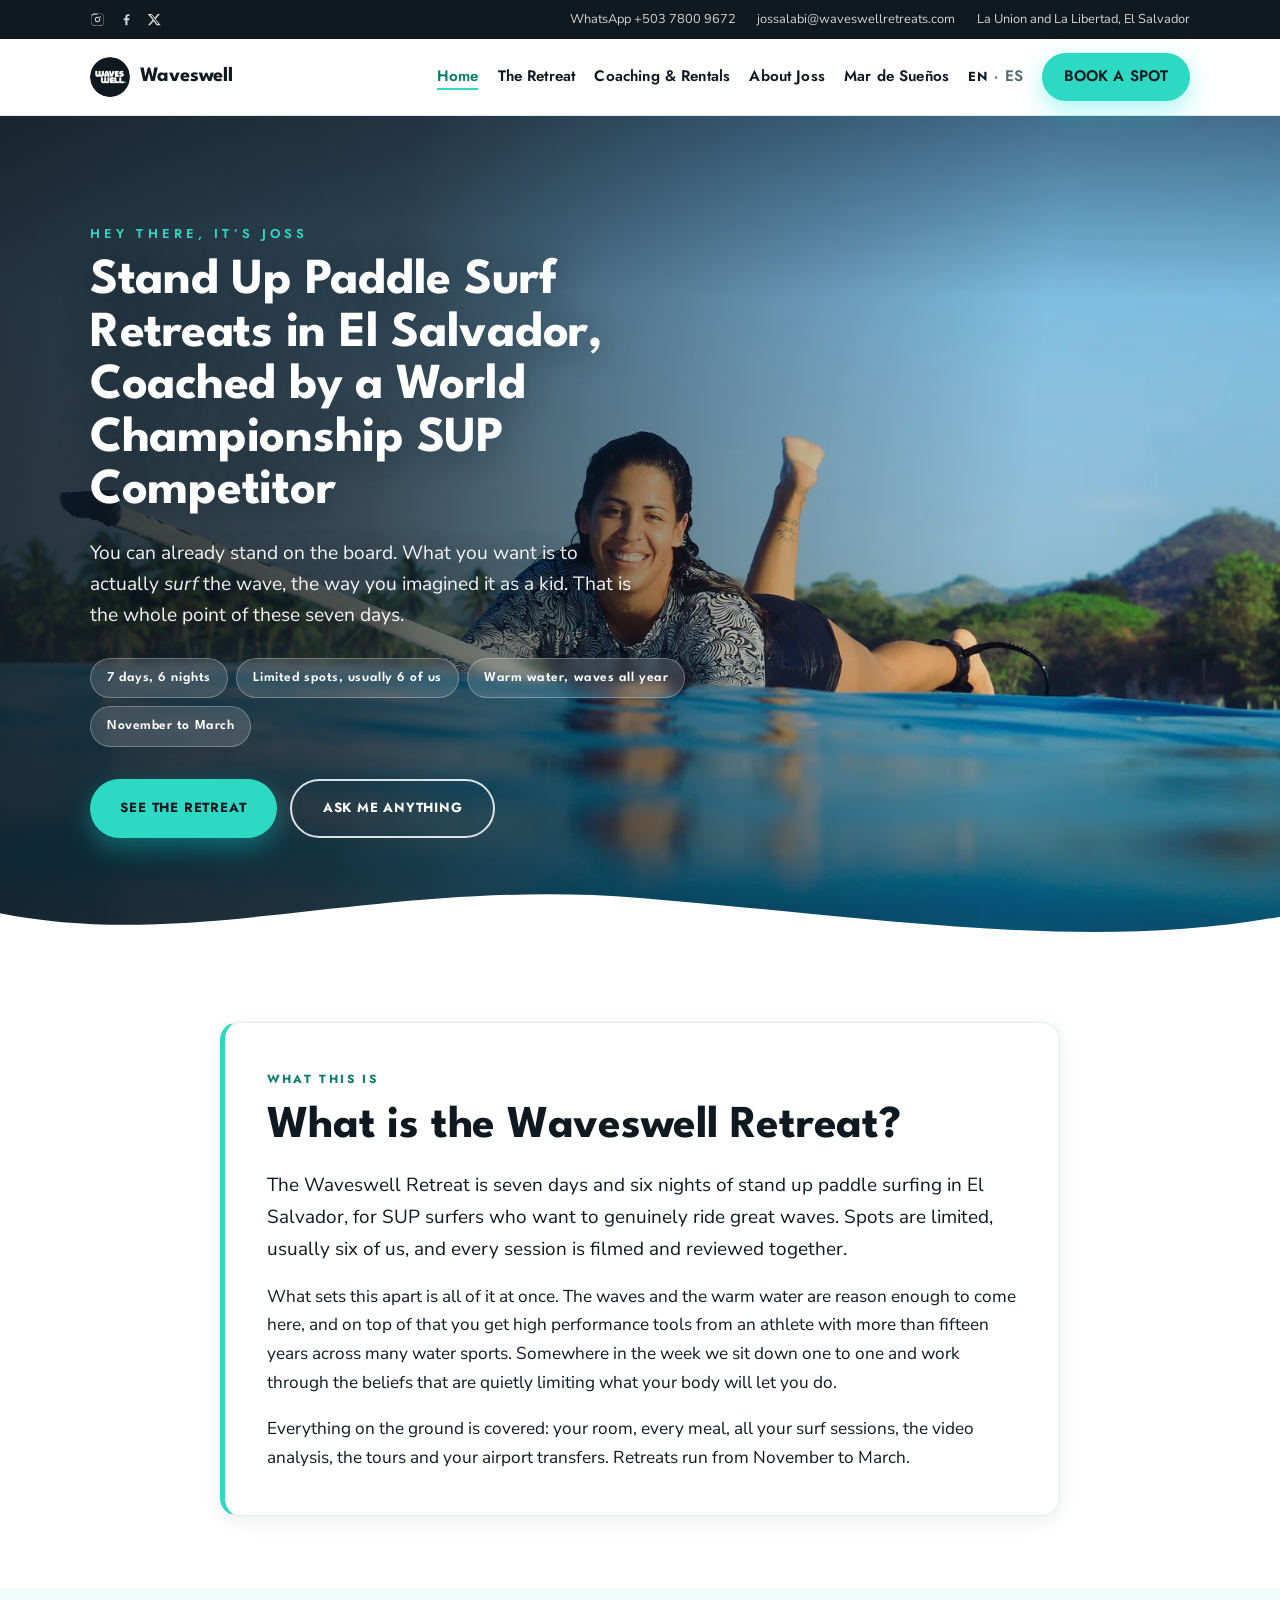
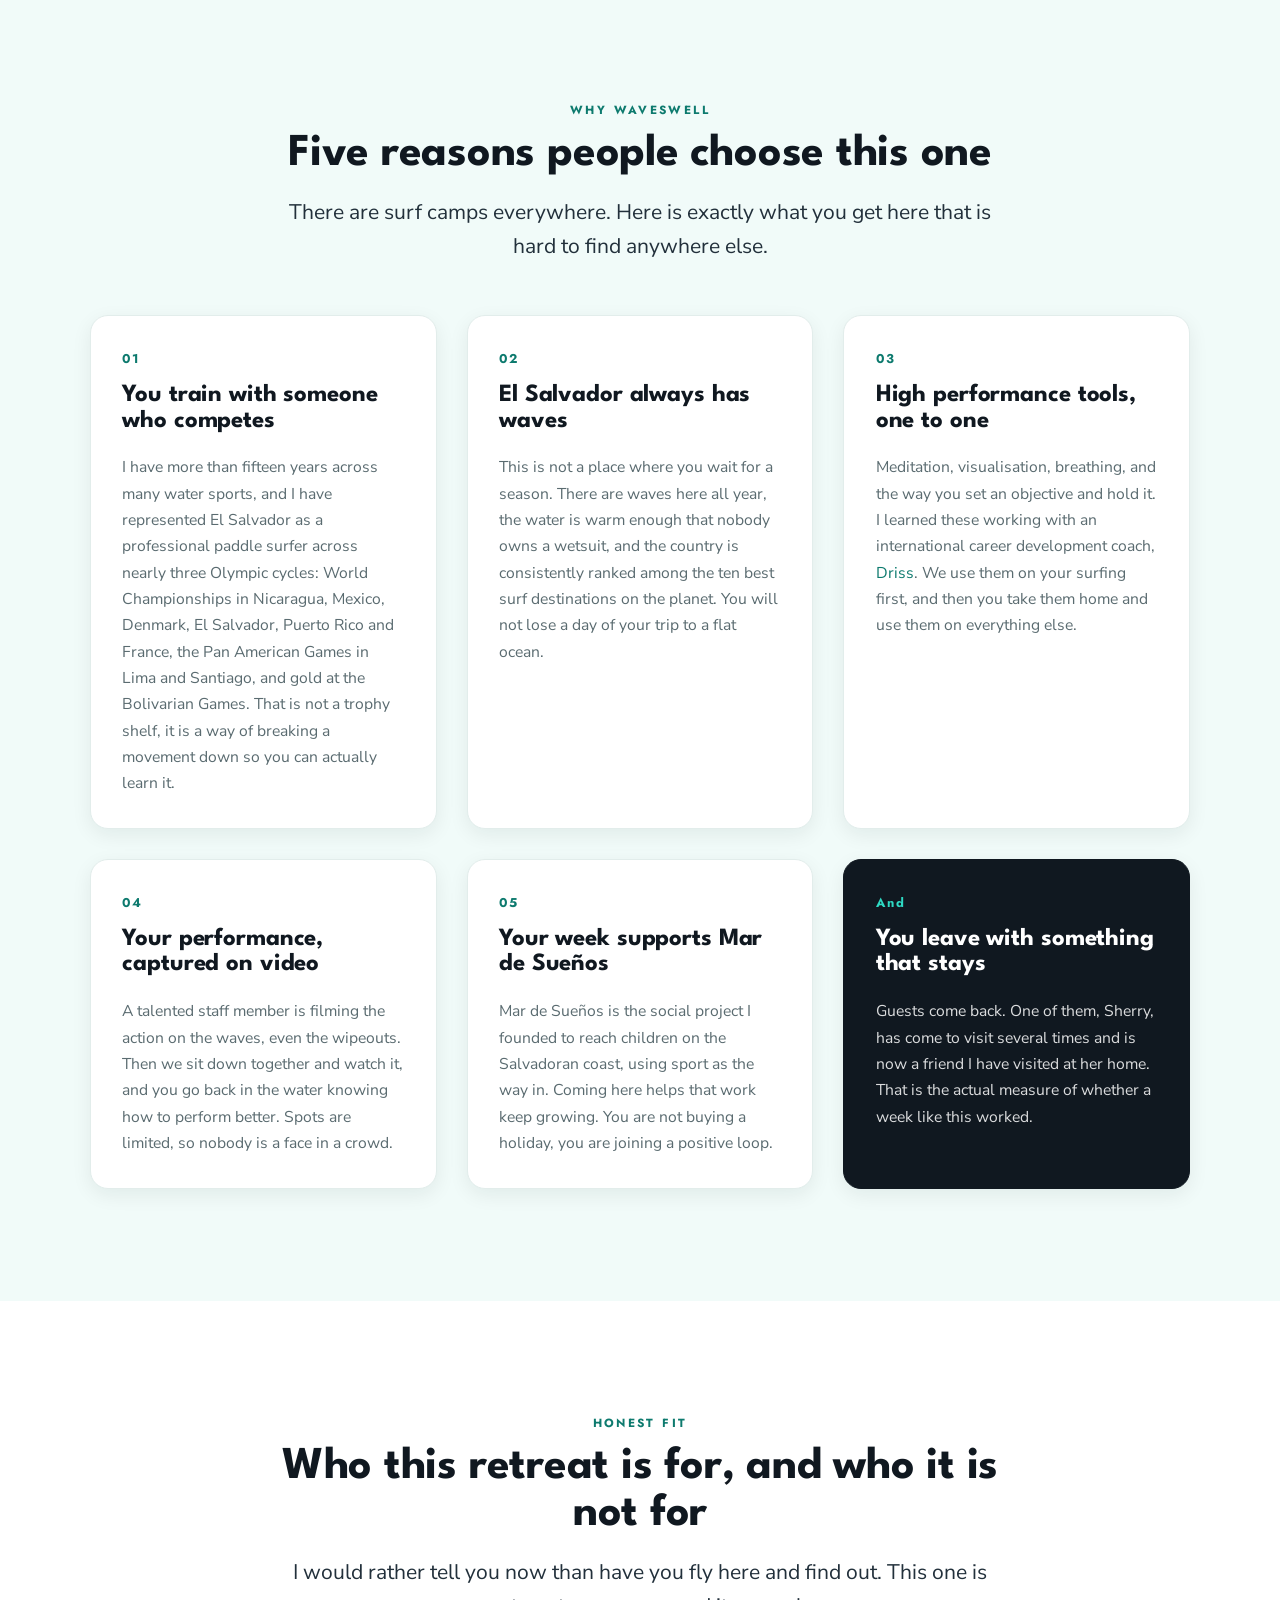
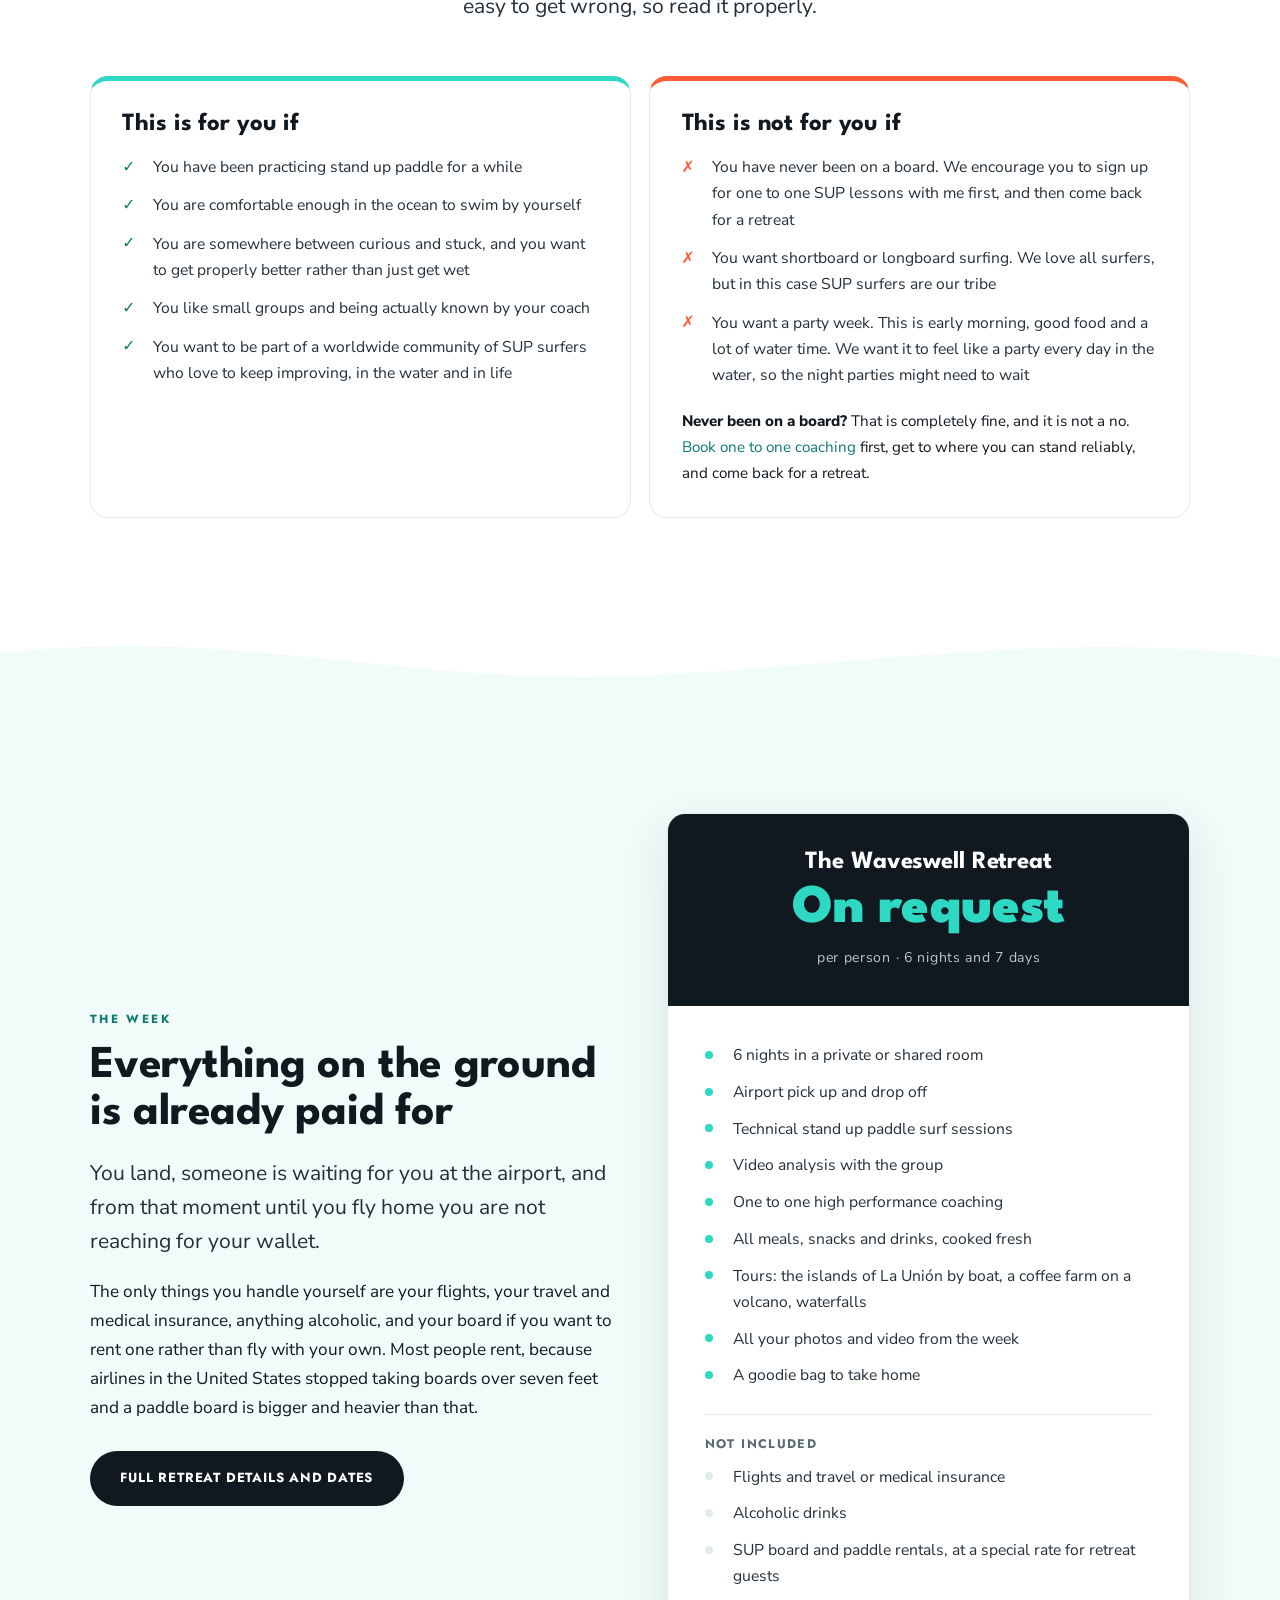
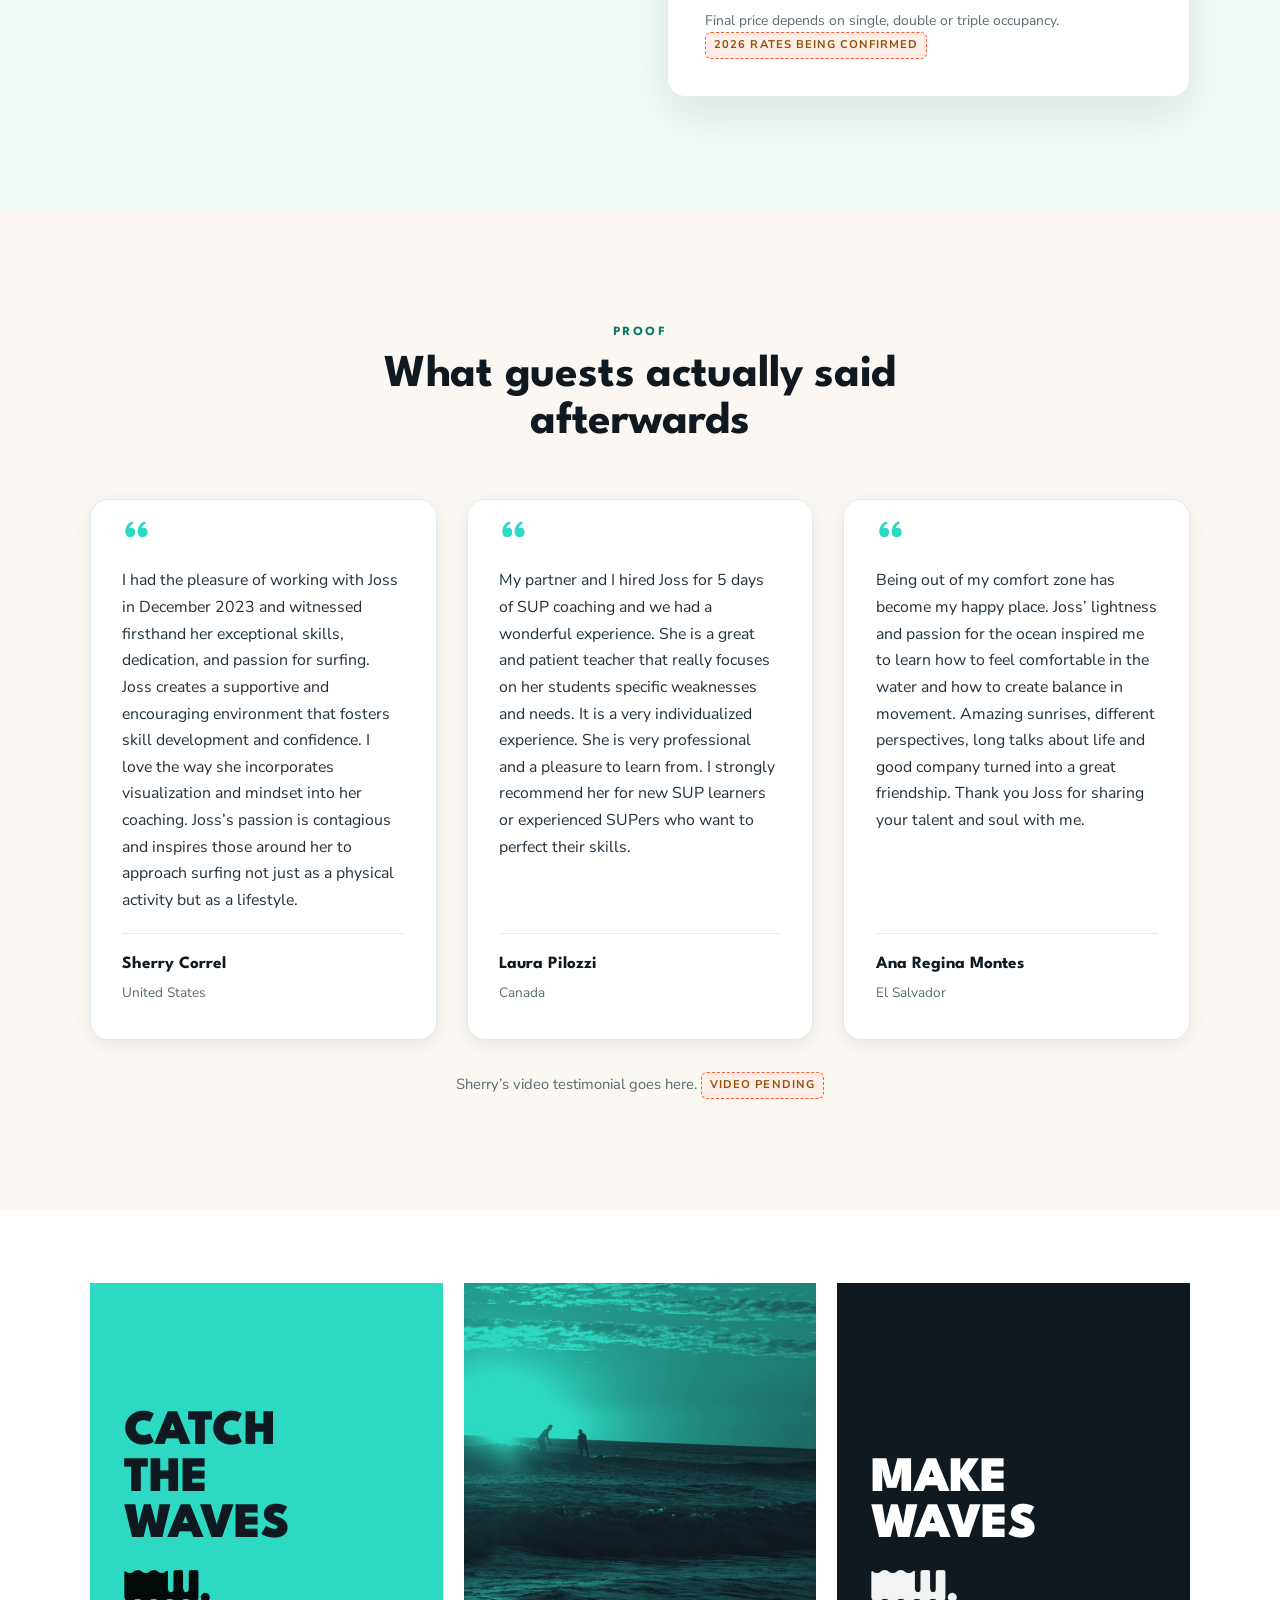
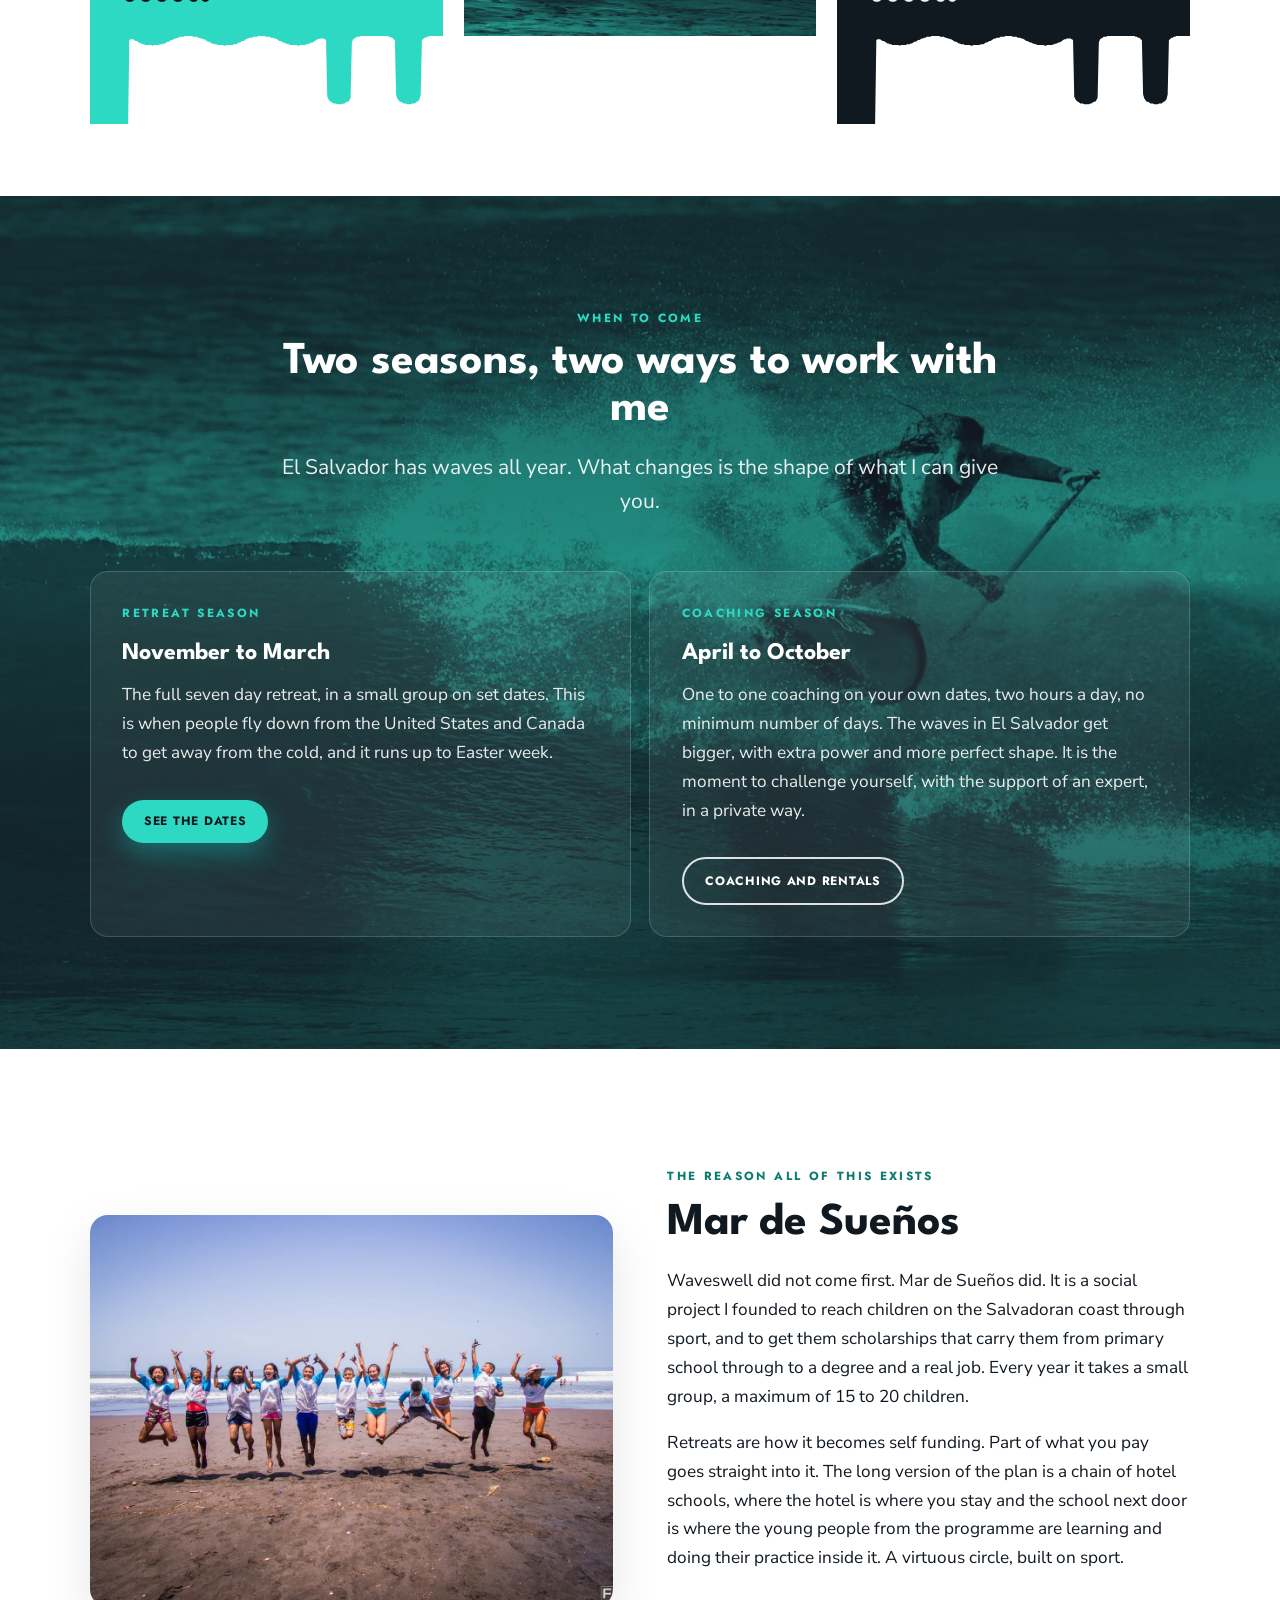
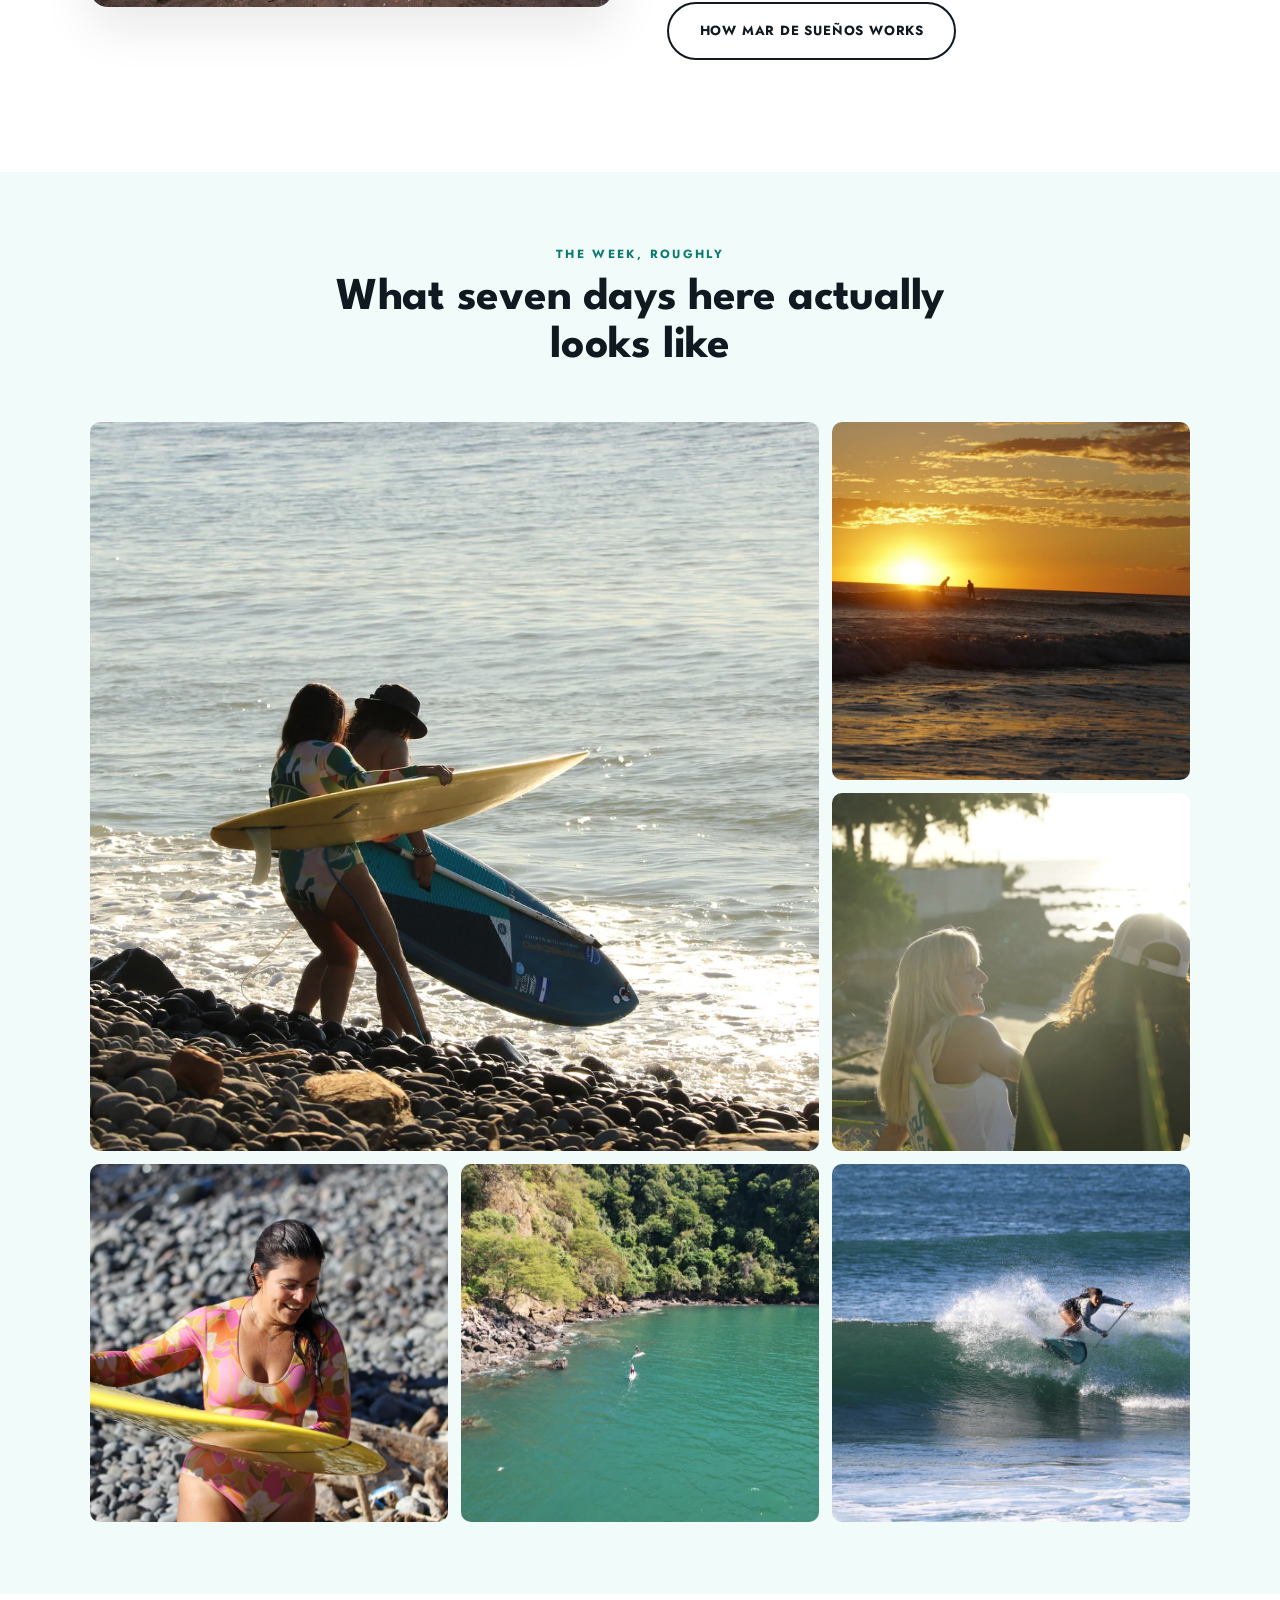
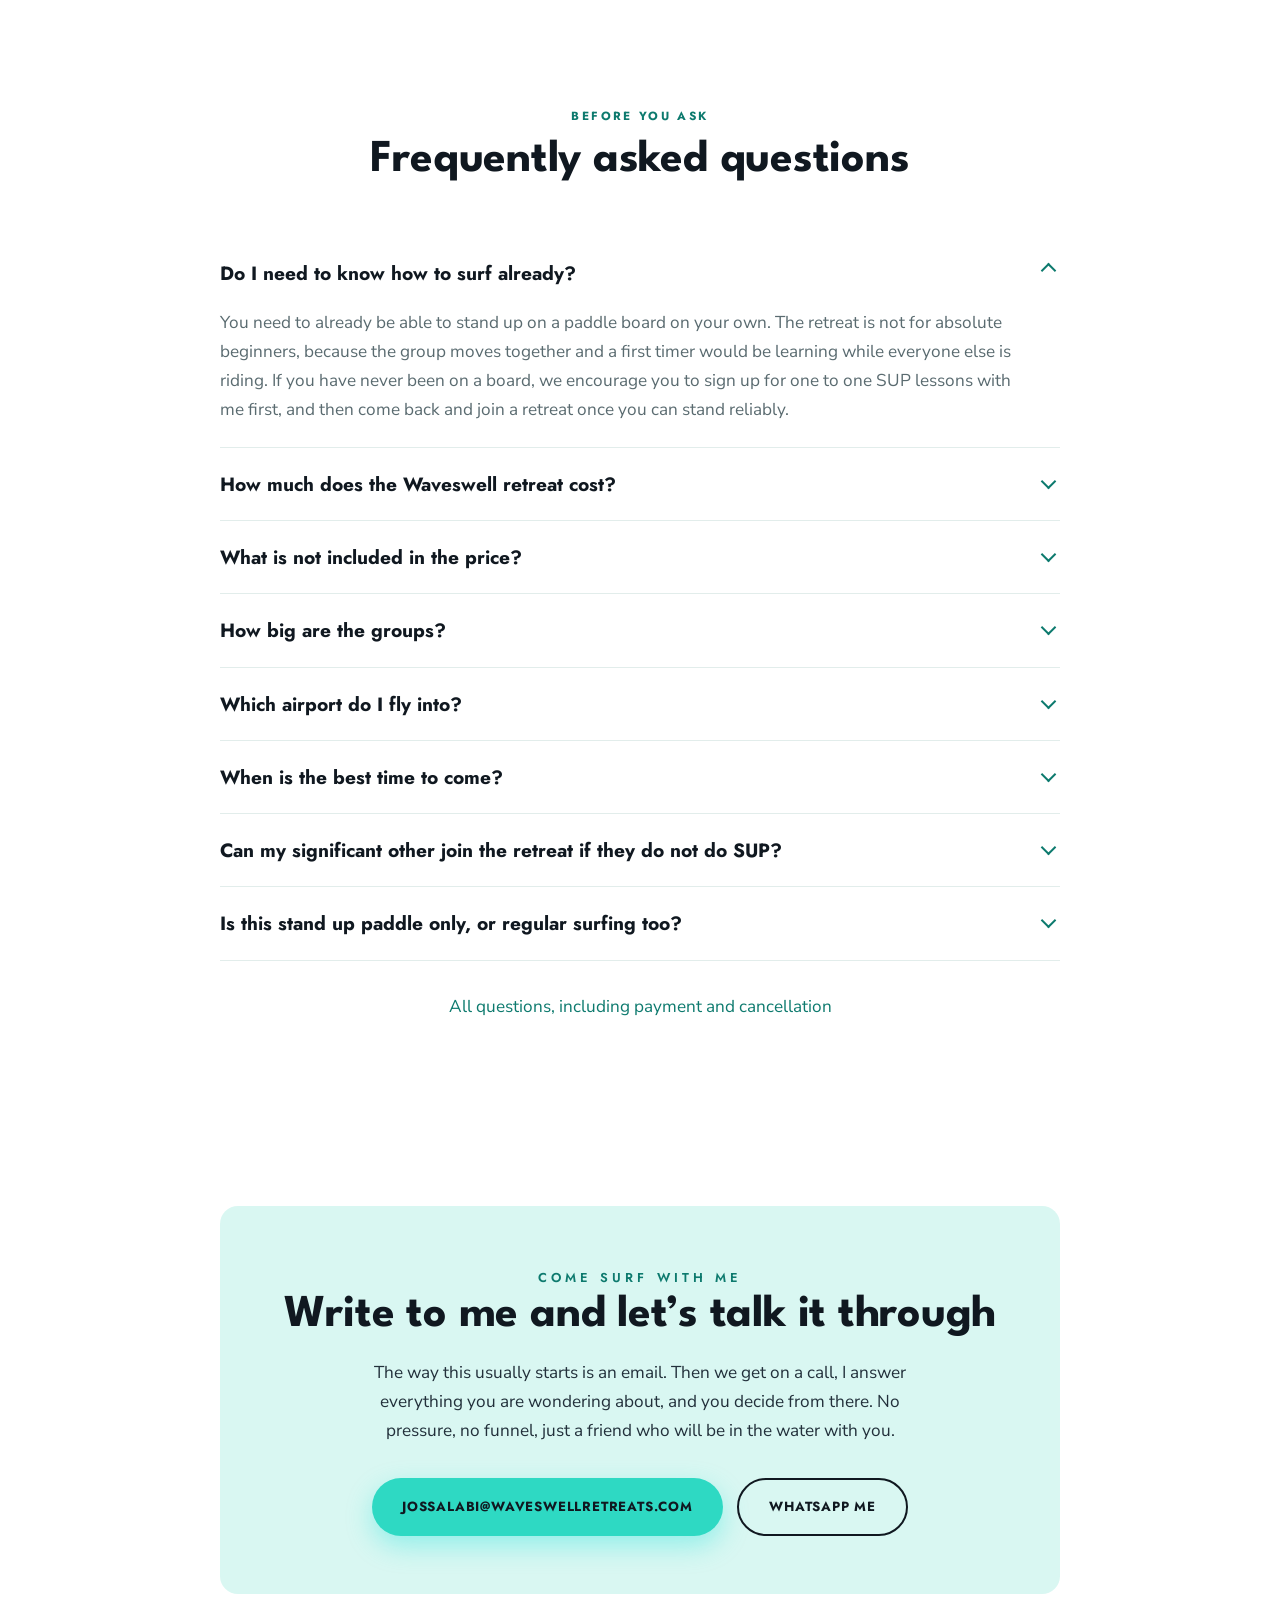
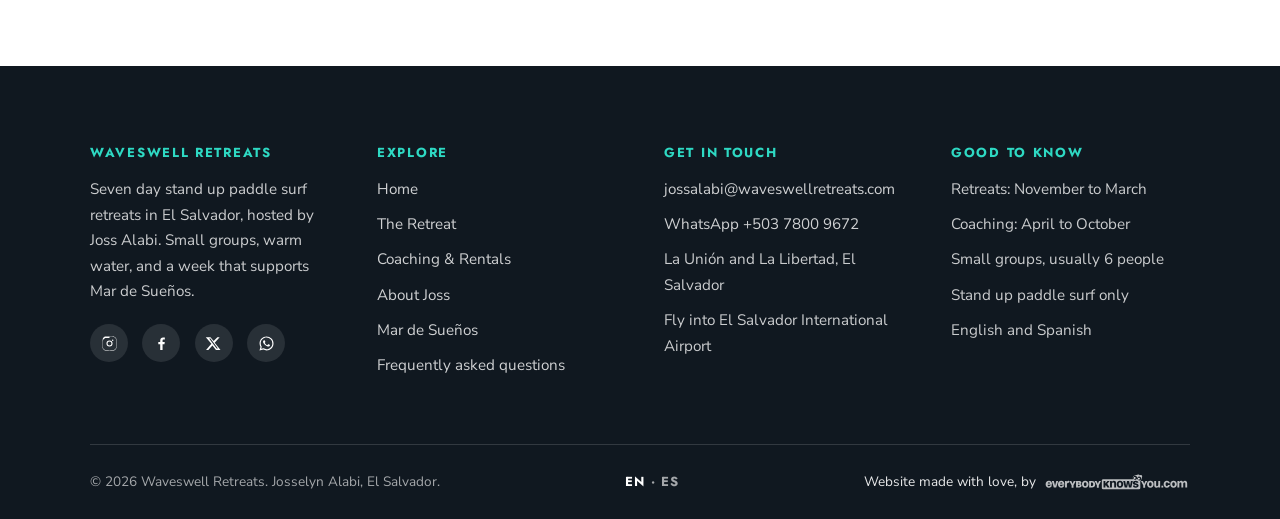
==== commit 1212a9aa: "FAQ: adopt Josselyn's own wording, and add the three missing questions From the E2 "Preguntas frecue" ====
--- a/index.html
+++ b/index.html
@@ -145,7 +145,7 @@
     {"@type":"Question","name":"How big are the groups?","acceptedAnswer":{"@type":"Answer","text":"Spots are limited. The maximum is six people, and occasionally one more can be added. There is a minimum of three, and if a retreat does not reach it the retreat is cancelled and everyone is refunded, and if you have already bought your flights the booking can be converted into one to one coaching instead."}},
     {"@type":"Question","name":"Which airport do I fly into?","acceptedAnswer":{"@type":"Answer","text":"El Salvador International Airport, in the country of El Salvador in Central America. Be careful when booking, because there are airports with similar names in other countries. You are picked up at the airport and driven back at the end of the retreat, and that transfer is included."}},
     {"@type":"Question","name":"When is the best time to come?","acceptedAnswer":{"@type":"Answer","text":"Retreats run from November to March, which is the high season. From April to October the focus shifts to one to one coaching, which you can book on your own dates. El Salvador has waves all year and the water is warm enough that you never need a wetsuit."}},
-    {"@type":"Question","name":"Can my partner come if they do not paddle surf?","acceptedAnswer":{"@type":"Answer","text":"Yes. Partners are always welcome to come and share the week with us. Write to Joss and she will put it together for you, including separate tours or private coaching while the group is in the water."}},
+    {"@type":"Question","name":"Can my significant other join the retreat if they do not do SUP?","acceptedAnswer":{"@type":"Answer","text":"Significant others are always welcome to share the tropical Latin vibes with us."}},
     {"@type":"Question","name":"Is this stand up paddle only, or regular surfing too?","acceptedAnswer":{"@type":"Answer","text":"Stand up paddle surfing only. Waveswell specialises in SUP surf, not shortboard or longboard surfing, and the coaching, the video analysis and the equipment are all built around the paddle."}}
   ]
 }
@@ -503,8 +503,8 @@
         <div class="faq-a"><p>Retreats run from November to March, which is the high season and lines up with winter in the north. From April to October the focus shifts to one to one coaching on your own dates. Either way there are waves, and the water is warm enough that you never need a wetsuit.</p></div>
       </details>
       <details class="faq-item">
-        <summary>Can my partner come if they do not paddle surf?</summary>
-        <div class="faq-a"><p>Yes, and people do. Partners are always welcome to come and share the week with us. Write to Joss and she will put it together for you, including separate tours or private coaching while the group is in the water.</p></div>
+        <summary>Can my significant other join the retreat if they do not do SUP?</summary>
+        <div class="faq-a"><p>Significant others are always welcome to share the tropical Latin vibes with us.</p></div>
       </details>
       <details class="faq-item">
         <summary>Is this stand up paddle only, or regular surfing too?</summary>
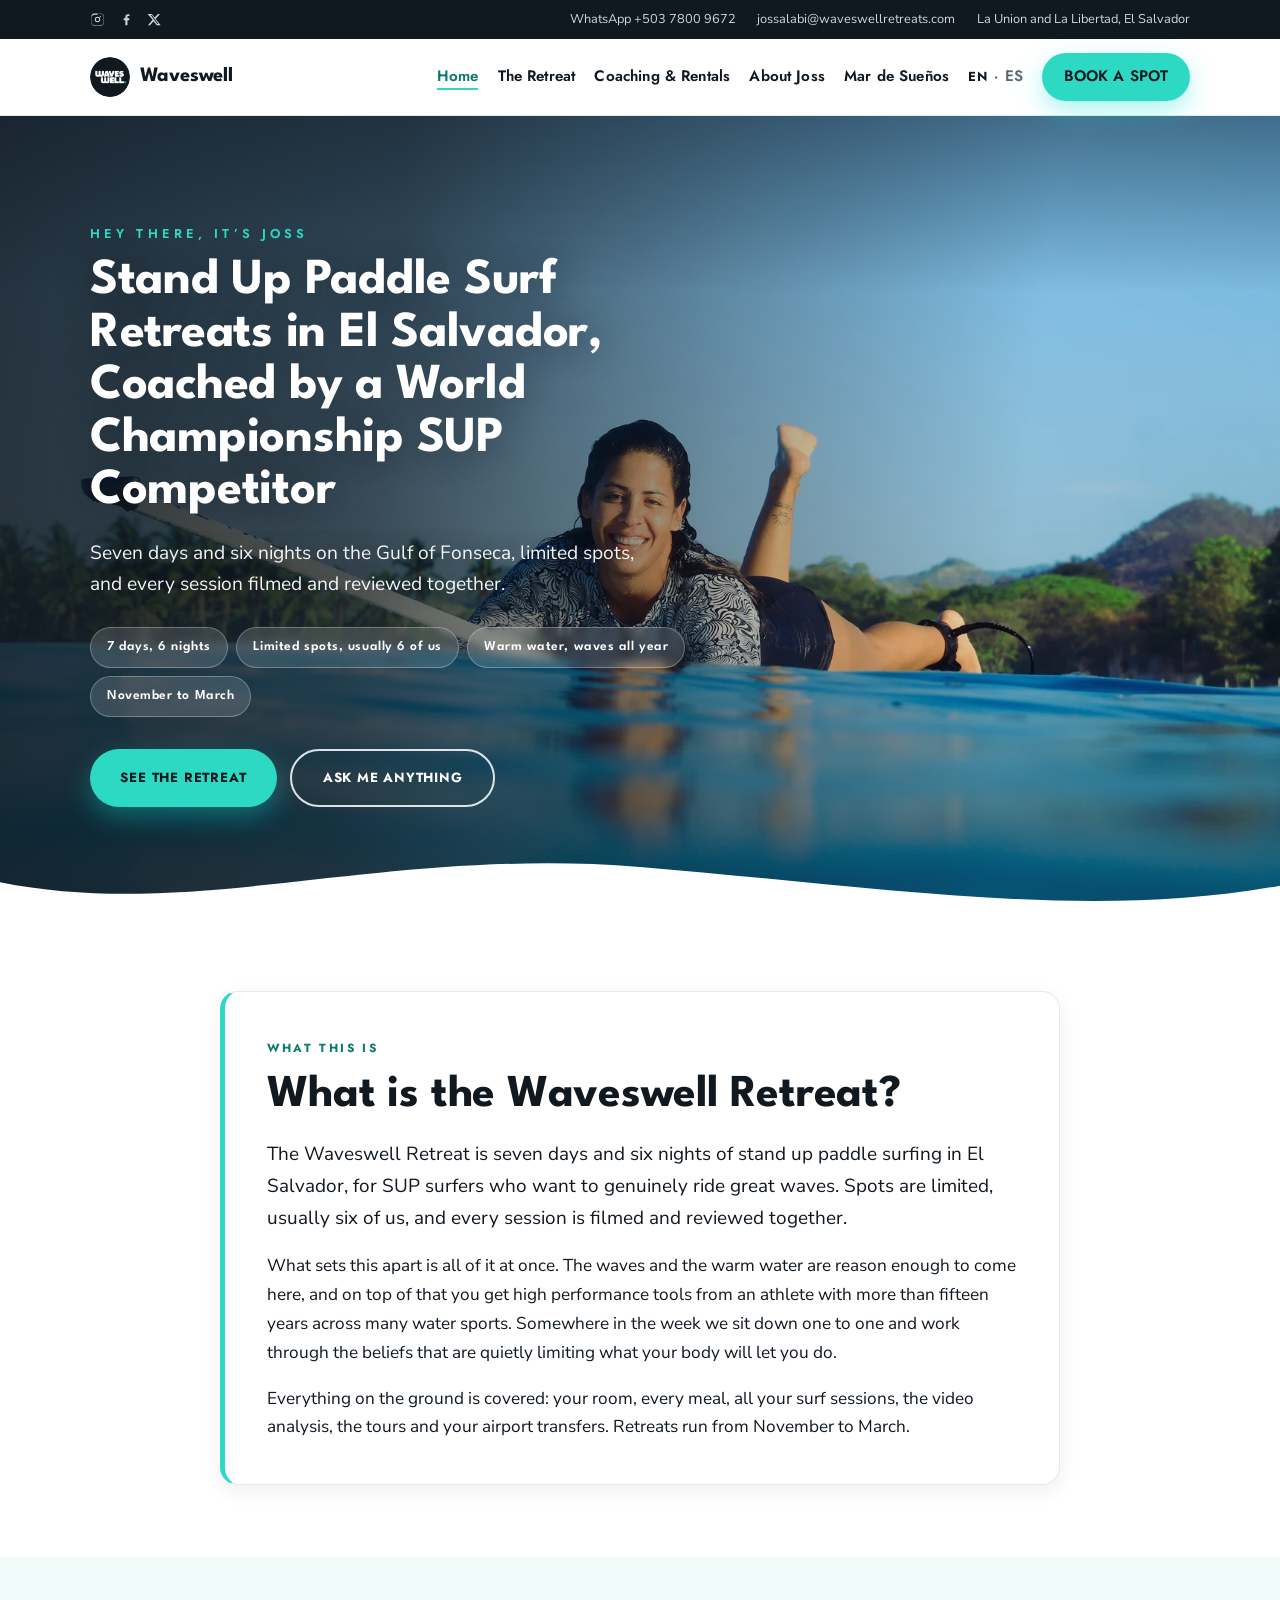
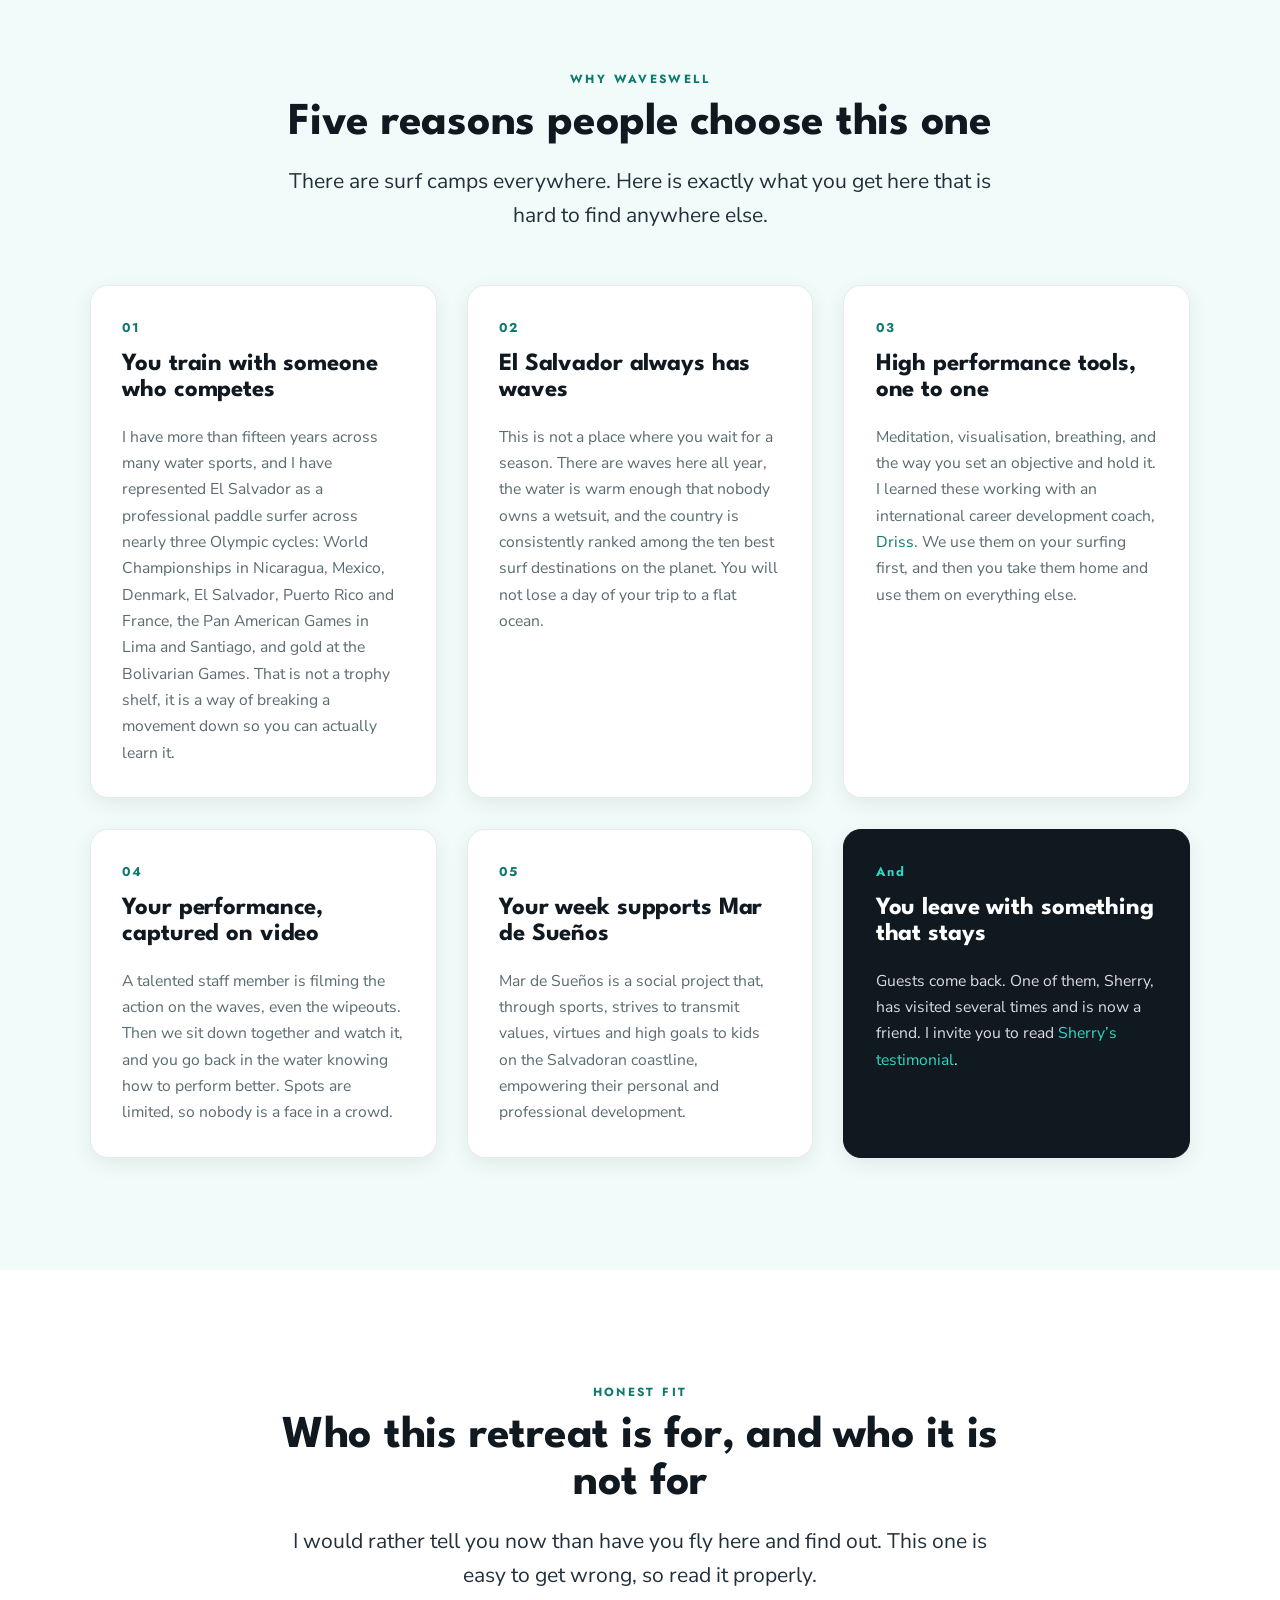
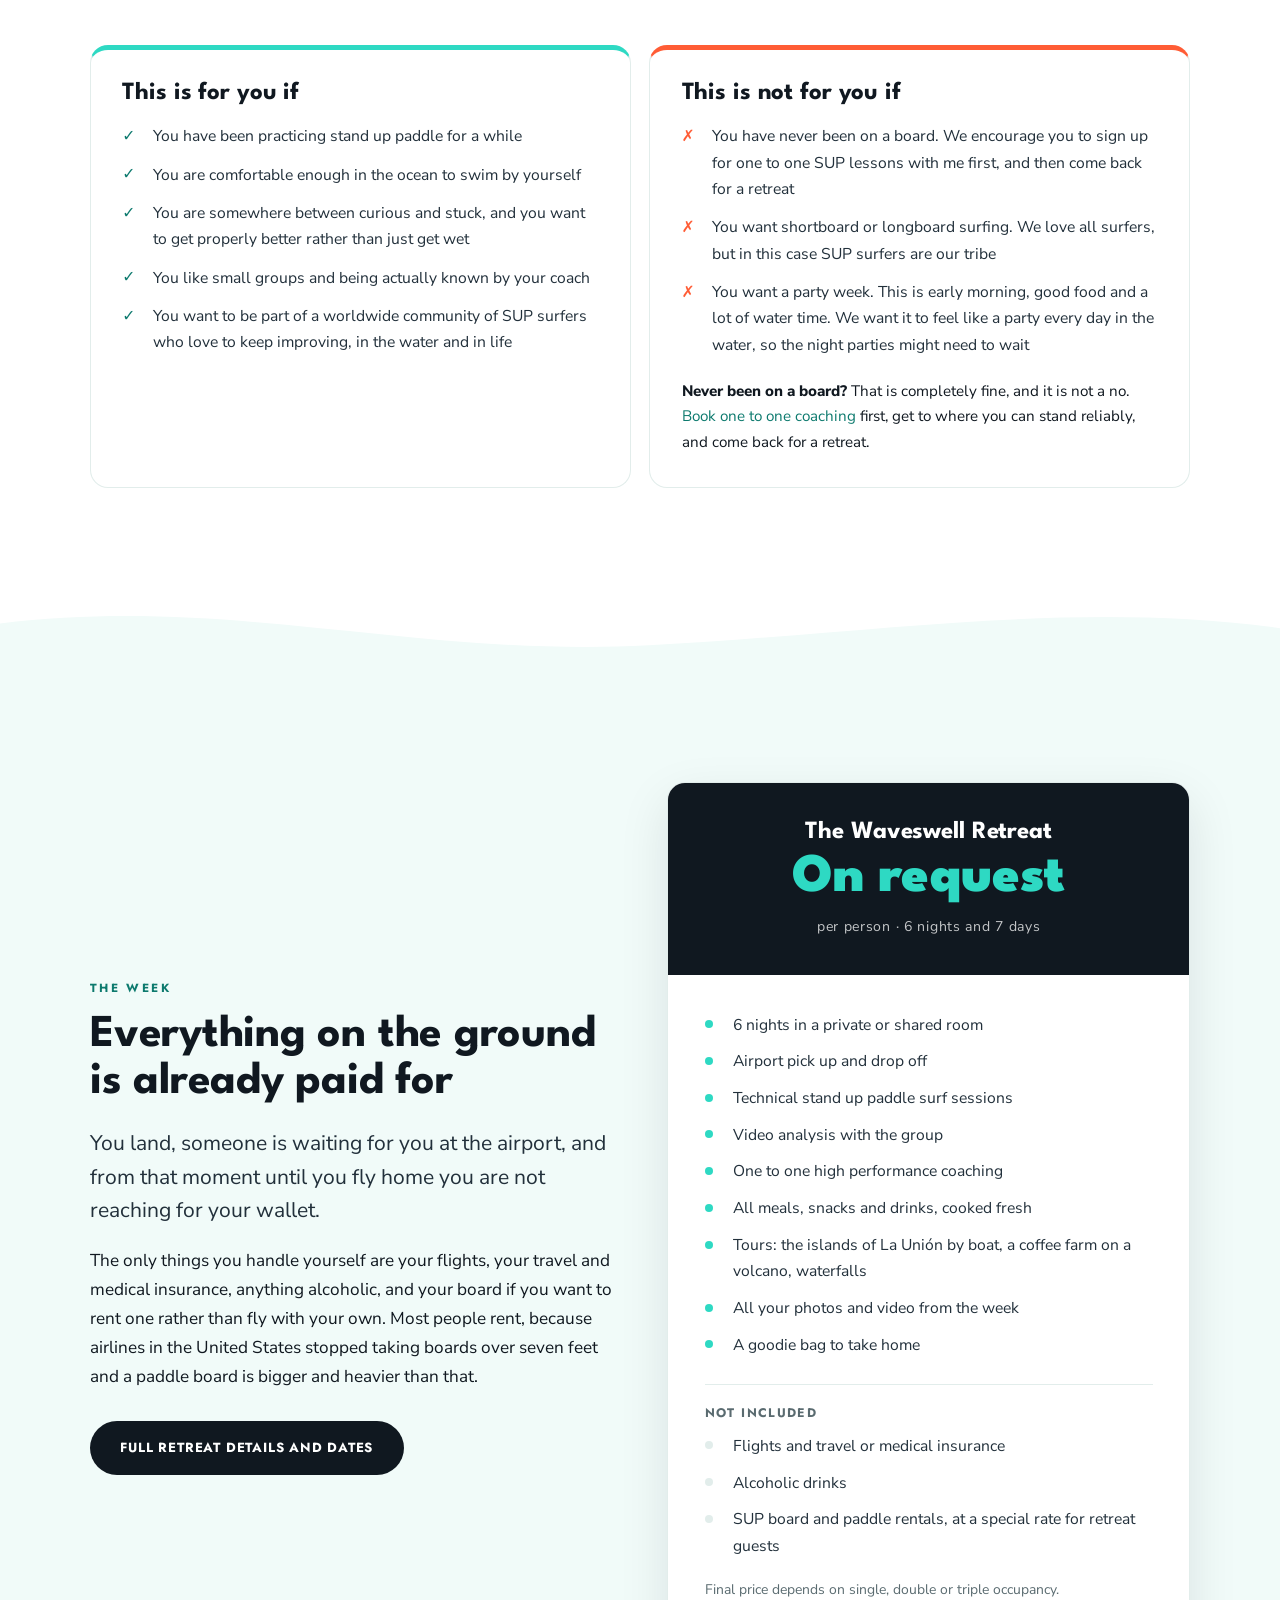
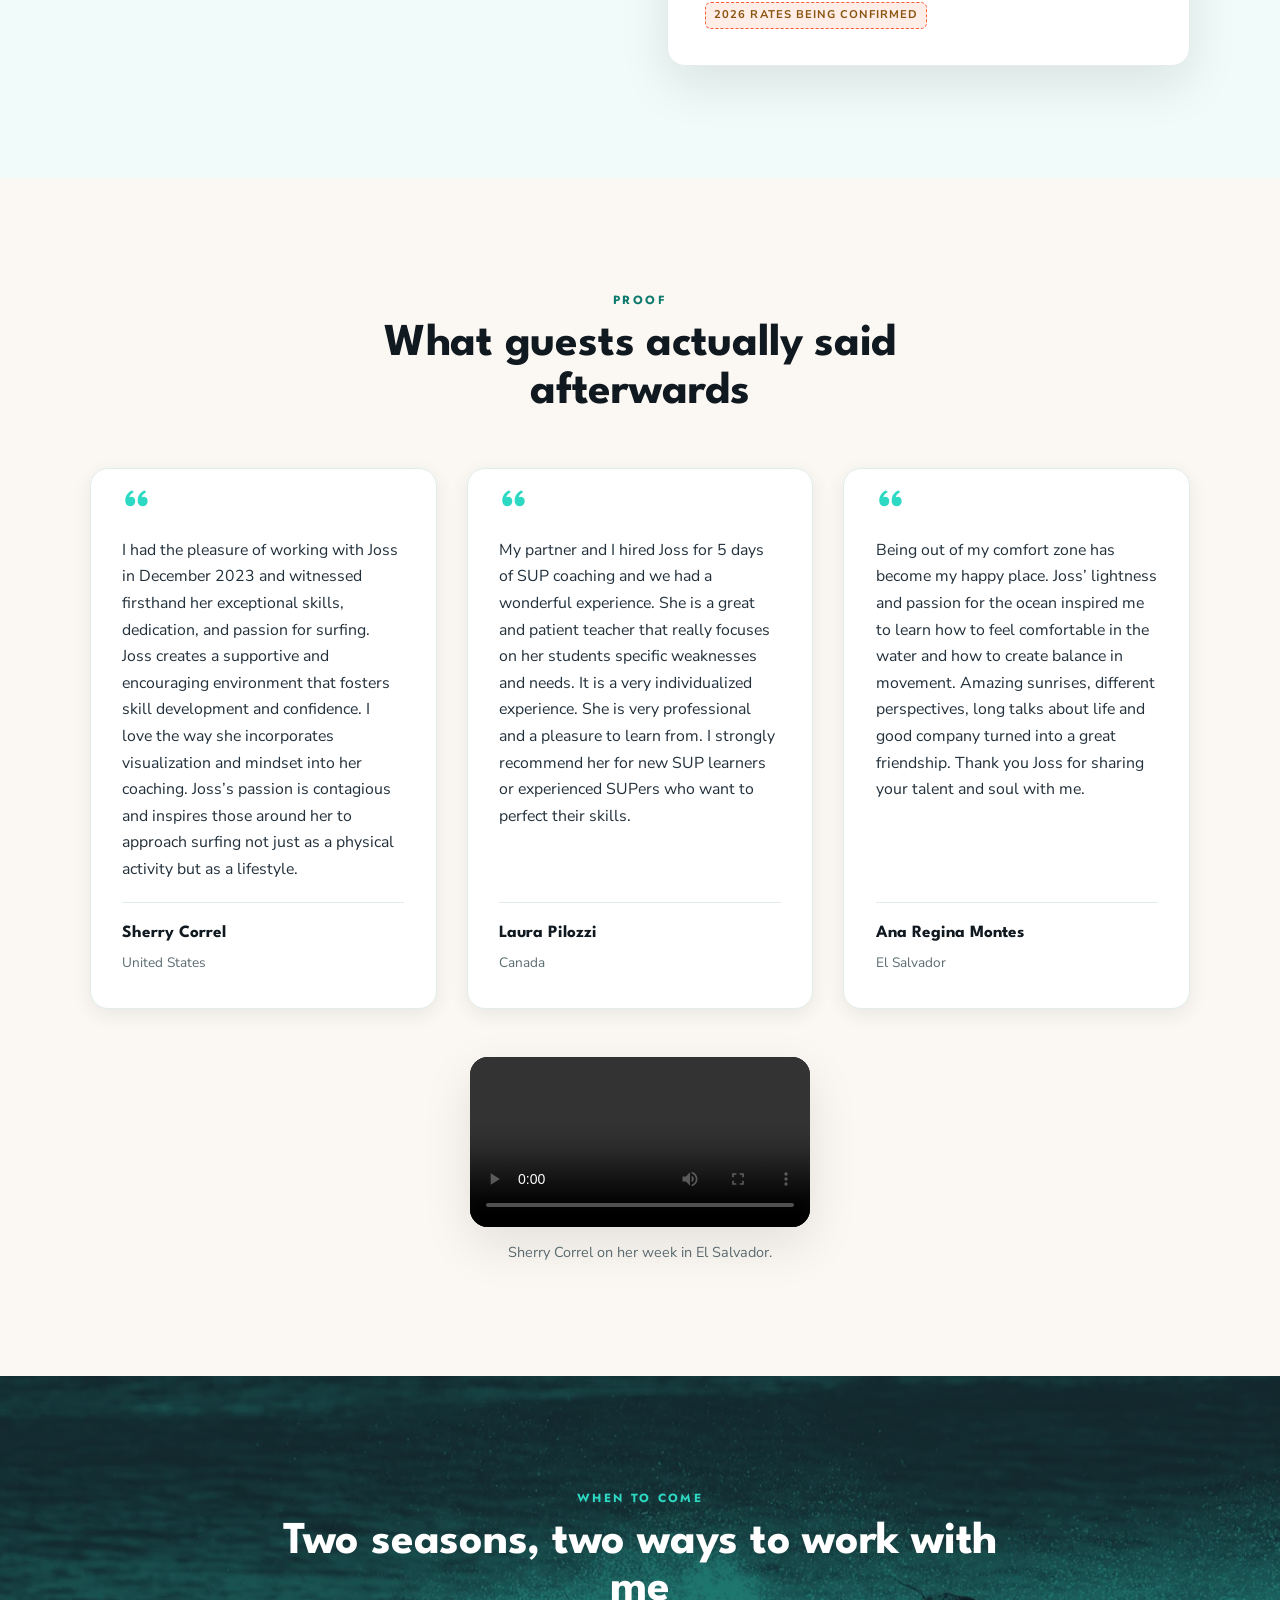
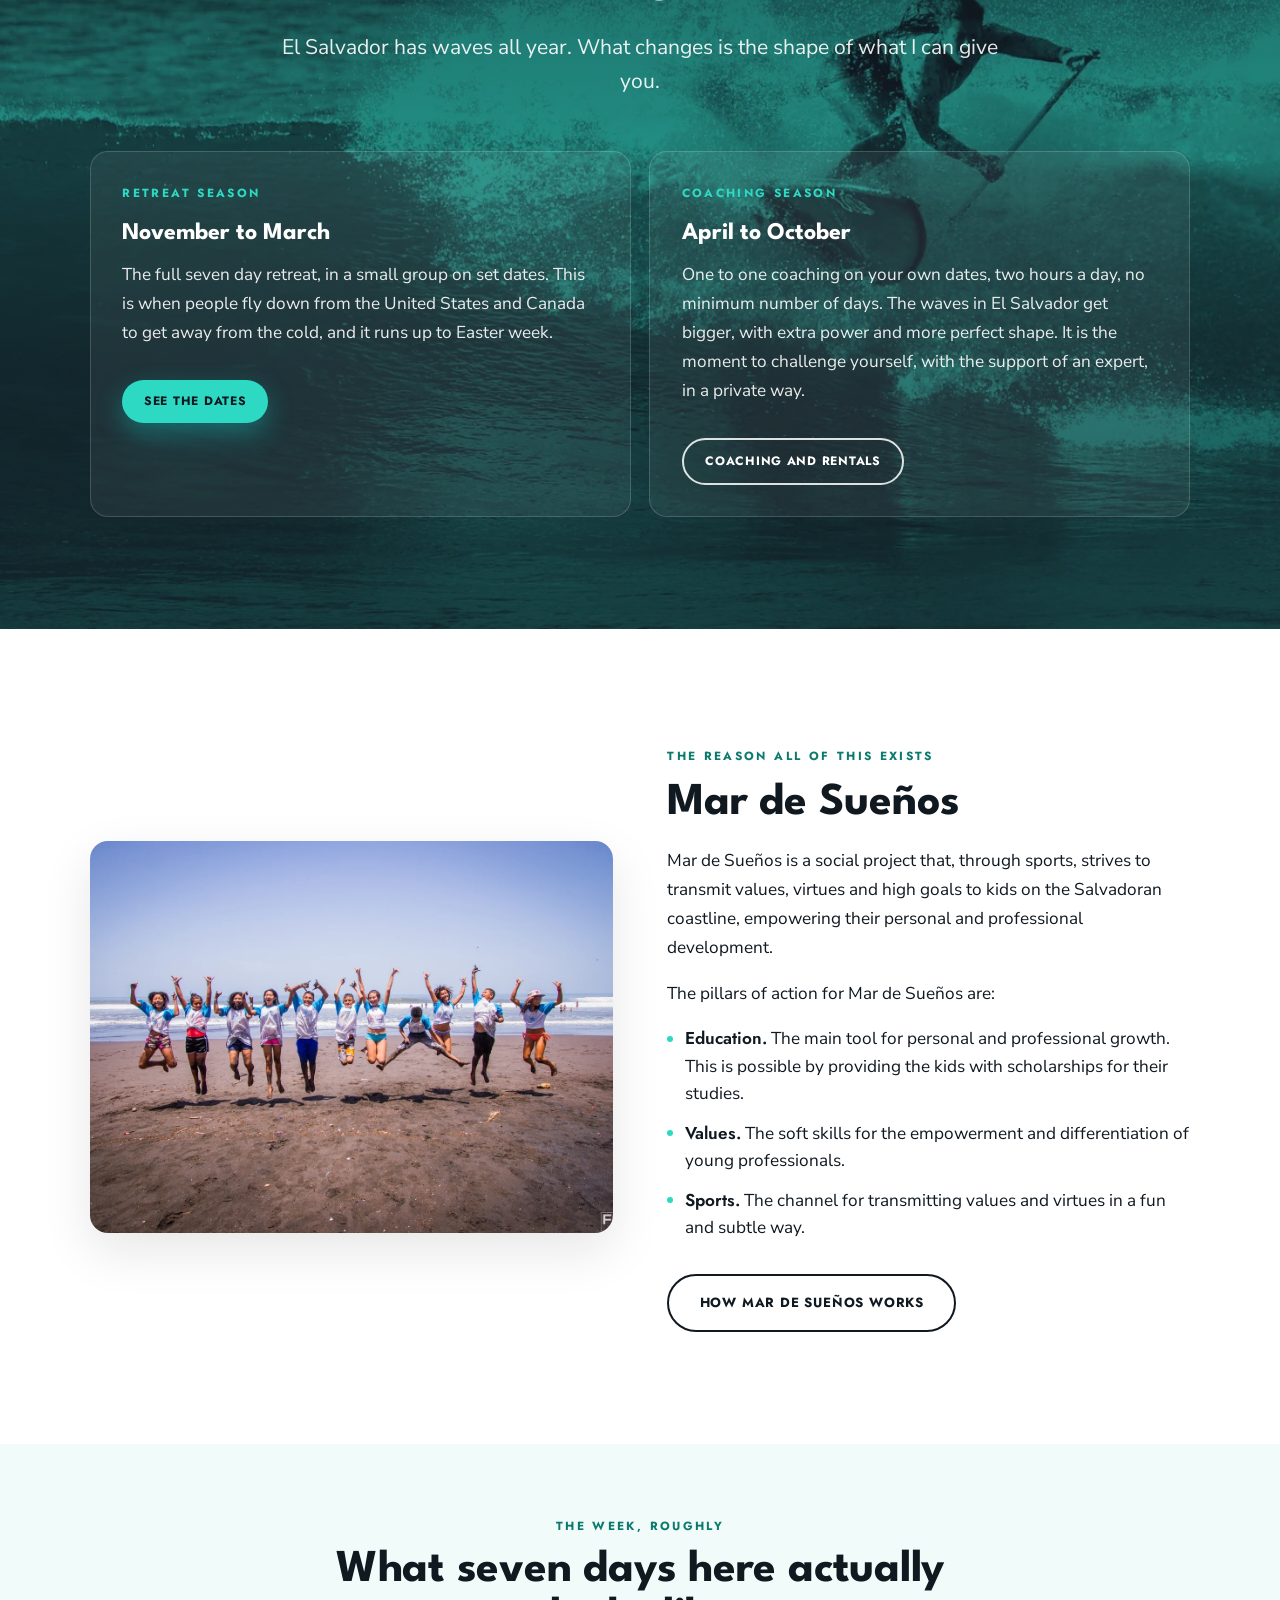
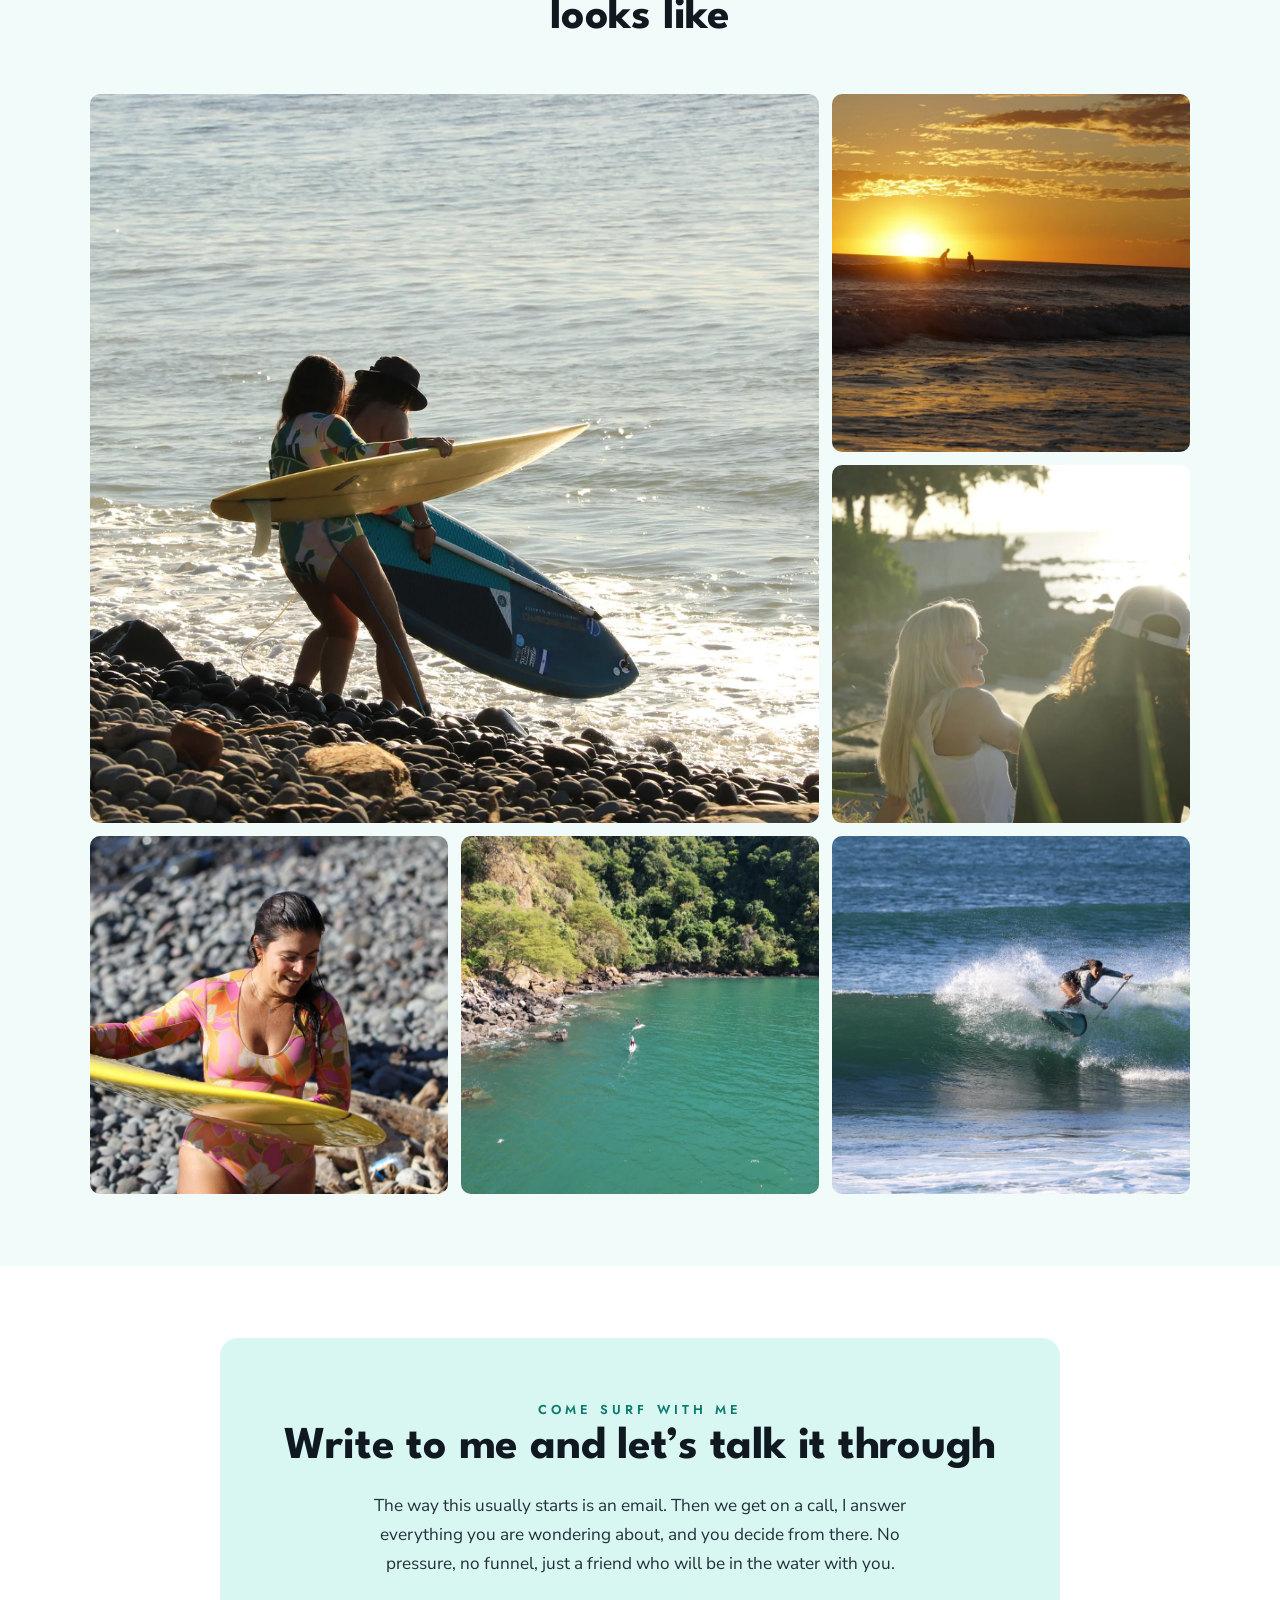
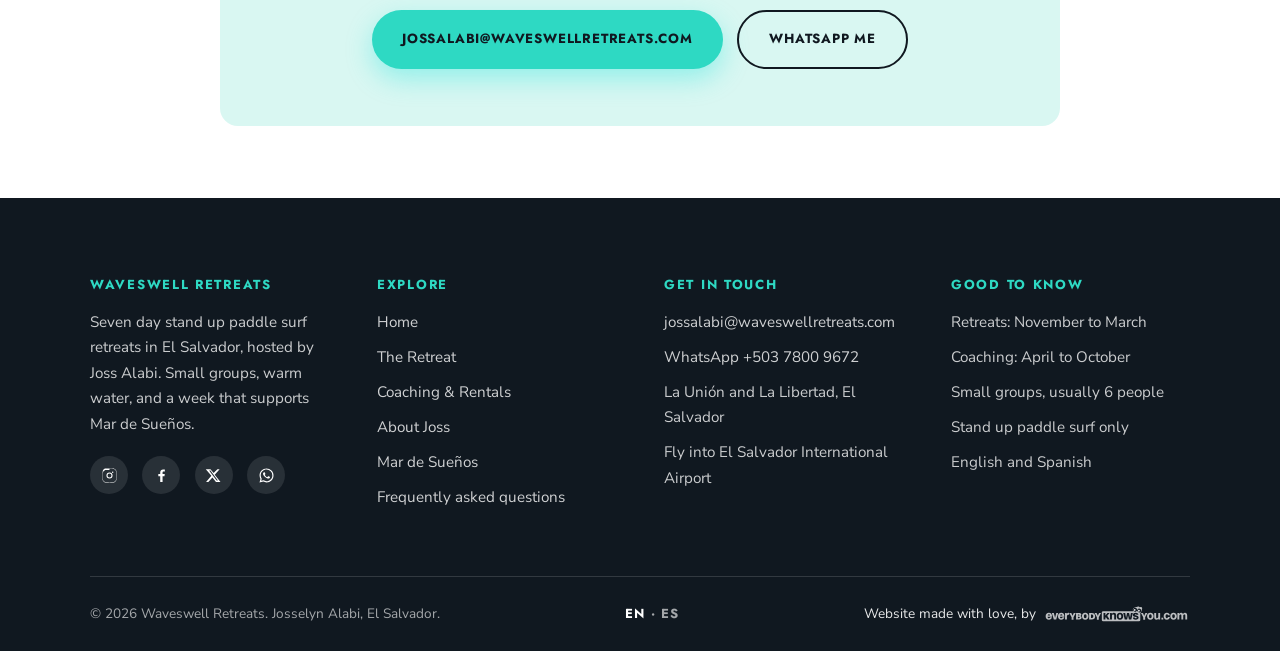
==== commit c7b0da17: "Third review pass: homepage trims, Mar de Suenos wording, Sherry's video Homepage - Hero subheading " ====
--- a/index.html
+++ b/index.html
@@ -202,7 +202,7 @@
     <div class="hero__inner">
       <span class="script">Hey there, it&rsquo;s Joss</span>
       <h1>Stand Up Paddle Surf Retreats in El Salvador, Coached by a World Championship SUP Competitor</h1>
-      <p class="hero__sub">You can already stand on the board. What you want is to actually <em>surf</em> the wave, the way you imagined it as a kid. That is the whole point of these seven days.</p>
+      <p class="hero__sub">Seven days and six nights on the Gulf of Fonseca, limited spots, and every session filmed and reviewed together.</p>
       <ul class="hero__facts">
         <li>7 days, 6 nights</li>
         <li>Limited spots, usually 6 of us</li>
@@ -265,12 +265,12 @@
       <article class="value reveal">
         <span class="value__n">05</span>
         <h3>Your week supports Mar de Sue&#241;os</h3>
-        <p>Mar de Sue&#241;os is the social project I founded to reach children on the Salvadoran coast, using sport as the way in. Coming here helps that work keep growing. You are not buying a holiday, you are joining a positive loop.</p>
+        <p>Mar de Sue&#241;os is a social project that, through sports, strives to transmit values, virtues and high goals to kids on the Salvadoran coastline, empowering their personal and professional development.</p>
       </article>
       <article class="value reveal" style="background:var(--ink);color:#fff;border-color:var(--ink)">
         <span class="value__n" style="color:var(--accent)">And</span>
         <h3 style="color:#fff">You leave with something that stays</h3>
-        <p style="color:rgba(255,255,255,.85)">Guests come back. One of them, Sherry, has come to visit several times and is now a friend I have visited at her home. That is the actual measure of whether a week like this worked.</p>
+        <p style="color:rgba(255,255,255,.85)">Guests come back. One of them, Sherry, has visited several times and is now a friend. I invite you to read <a href="#testimonials" style="color:var(--accent)">Sherry&rsquo;s testimonial</a>.</p>
       </article>
     </div>
   </div>
@@ -358,7 +358,7 @@
 
 
 <!-- ================= testimonials ================= -->
-<section class="band band--sand">
+<section class="band band--sand" id="testimonials">
   <div class="wrap">
     <div class="head center reveal">
       <span class="eyebrow">Proof</span>
@@ -381,30 +381,13 @@
         <footer><cite>Ana Regina Montes</cite><span>El Salvador</span></footer>
       </blockquote>
     </div>
-    <p class="center muted reveal" style="margin-top:2rem;font-size:.92rem">Sherry&rsquo;s video testimonial goes here. <span class="pending">video pending</span></p>
-  </div>
-</section>
-
-<!-- ================= brand taglines (manual, page 06) ================= -->
-<section class="band band--tight band--taglines" aria-label="Two things worth remembering">
-  <svg width="0" height="0" aria-hidden="true" focusable="false" style="position:absolute">
-    <symbol id="drip" viewBox="0 0 1000 372.8" preserveAspectRatio="none"><path d="M0,0 L0,372.82 L0.0,372.82 L24.39,372.82 L48.78,372.82 L73.17,372.82 L97.56,372.82 L108.01,372.82 L111.5,17.42 L114.98,13.94 L121.95,13.94 L125.44,17.42 L128.92,20.91 L132.4,20.91 L135.89,24.39 L139.37,27.87 L142.86,31.36 L146.34,31.36 L149.83,34.84 L153.31,34.84 L156.79,38.33 L174.22,38.33 L177.7,41.81 L181.18,38.33 L195.12,38.33 L198.61,34.84 L205.57,34.84 L209.06,31.36 L212.54,31.36 L216.03,27.87 L219.51,24.39 L223.0,24.39 L226.48,20.91 L229.97,17.42 L233.45,17.42 L236.93,13.94 L240.42,10.45 L243.9,10.45 L247.39,6.97 L250.87,6.97 L254.36,3.48 L264.81,3.48 L268.29,0.0 L289.2,0.0 L292.68,3.48 L303.14,3.48 L306.62,6.97 L310.1,6.97 L313.59,10.45 L317.07,10.45 L320.56,13.94 L324.04,13.94 L327.53,17.42 L331.01,20.91 L334.49,24.39 L337.98,24.39 L341.46,27.87 L344.95,31.36 L348.43,31.36 L351.92,34.84 L358.89,34.84 L362.37,38.33 L376.31,38.33 L379.79,41.81 L383.28,41.81 L386.76,38.33 L404.18,38.33 L407.67,34.84 L414.63,34.84 L418.12,31.36 L421.6,27.87 L425.09,27.87 L428.57,24.39 L432.06,20.91 L435.54,20.91 L439.02,17.42 L442.51,13.94 L445.99,10.45 L449.48,10.45 L452.96,6.97 L459.93,6.97 L463.41,3.48 L473.87,3.48 L477.35,0.0 L494.77,0.0 L498.26,3.48 L508.71,3.48 L512.2,6.97 L519.16,6.97 L522.65,10.45 L526.13,10.45 L529.62,13.94 L533.1,17.42 L536.59,20.91 L540.07,20.91 L543.55,24.39 L547.04,27.87 L550.52,27.87 L554.01,31.36 L557.49,31.36 L560.98,34.84 L564.46,34.84 L567.94,38.33 L585.37,38.33 L588.85,41.81 L592.33,41.81 L595.82,38.33 L609.76,38.33 L613.24,34.84 L616.72,34.84 L620.21,31.36 L623.69,31.36 L627.18,27.87 L630.66,27.87 L634.15,24.39 L637.63,20.91 L641.11,17.42 L644.6,13.94 L648.08,13.94 L651.57,10.45 L662.02,10.45 L665.51,13.94 L668.99,17.42 L672.47,257.84 L675.96,268.29 L679.44,275.26 L682.93,278.75 L686.41,282.23 L689.9,285.71 L696.86,285.71 L700.35,289.2 L714.29,289.2 L717.77,285.71 L721.25,285.71 L724.74,282.23 L728.22,278.75 L731.71,278.75 L735.19,271.78 L738.68,261.32 L742.16,27.87 L745.64,13.94 L749.13,10.45 L752.61,6.97 L756.1,3.48 L763.07,3.48 L766.55,0.0 L790.94,0.0 L815.33,0.0 L839.72,0.0 L843.21,0.0 L846.69,3.48 L850.17,3.48 L853.66,6.97 L857.14,6.97 L860.63,13.94 L864.11,17.42 L867.6,247.39 L871.08,264.81 L874.56,271.78 L878.05,278.75 L881.53,278.75 L885.02,282.23 L888.5,285.71 L895.47,285.71 L898.95,289.2 L909.41,289.2 L912.89,285.71 L919.86,285.71 L923.34,282.23 L926.83,278.75 L930.31,275.26 L933.8,268.29 L937.28,247.39 L940.77,17.42 L944.25,13.94 L947.74,6.97 L951.22,6.97 L954.7,3.48 L958.19,3.48 L961.67,0.0 L986.06,0.0 L1000.0,0.0 L1000,0 Z"/></symbol>
-  </svg>
-  <div class="wrap">
-    <div class="taglines">
-      <article class="dripcard dripcard--accent reveal">
-        <p class="dripcard__line">Catch<br>the<br>waves</p>
-        <img class="dripcard__mark" decoding="async" src="assets/images/logos/monogram-waveswell-waveswellretreats.com.png" alt="" width="86" height="32" loading="lazy">
-        <svg class="drip" viewBox="0 0 1000 372.8" preserveAspectRatio="none" aria-hidden="true"><use href="#drip"/></svg>
-      </article>
-      <figure class="reveal">
-        <img src="assets/images/hero/duotone-cta-waveswellretreats.com.webp" alt="Paddle surfers on the water in El Salvador, in the Waveswell turquoise" loading="lazy" width="1800" height="700">
-      </figure>
-      <article class="dripcard dripcard--ink reveal">
-        <p class="dripcard__line">Make<br>waves</p>
-        <img class="dripcard__mark" decoding="async" src="assets/images/logos/monogram-waveswell-waveswellretreats.com.png" alt="" width="86" height="32" loading="lazy">
-        <svg class="drip" viewBox="0 0 1000 372.8" preserveAspectRatio="none" aria-hidden="true"><use href="#drip"/></svg>
-      </article>
+        <div class="videowrap reveal">
+      <video controls playsinline preload="metadata" width="576" height="1024"
+             aria-label="Sherry Correl talking about her Waveswell retreat">
+        <source src="assets/video/sherry-testimonial-waveswellretreats.com.mp4" type="video/mp4">
+        Your browser cannot play this video. <a href="assets/video/sherry-testimonial-waveswellretreats.com.mp4">Open it directly</a>.
+      </video>
+      <figcaption>Sherry Correl on her week in El Salvador.</figcaption>
     </div>
   </div>
 </section>
@@ -444,8 +427,13 @@
       <div class="reveal">
         <span class="eyebrow">The reason all of this exists</span>
         <h2>Mar de Sue&#241;os</h2>
-        <p>Waveswell did not come first. Mar de Sue&#241;os did. It is a social project I founded to reach children on the Salvadoran coast through sport, and to get them scholarships that carry them from primary school through to a degree and a real job. Every year it takes a small group, a maximum of 15 to 20 children.</p>
-        <p>Retreats are how it becomes self funding. Part of what you pay goes straight into it. The long version of the plan is a chain of hotel schools, where the hotel is where you stay and the school next door is where the young people from the programme are learning and doing their practice inside it. A virtuous circle, built on sport.</p>
+        <p>Mar de Sue&#241;os is a social project that, through sports, strives to transmit values, virtues and high goals to kids on the Salvadoran coastline, empowering their personal and professional development.</p>
+        <p>The pillars of action for Mar de Sue&#241;os are:</p>
+        <ul class="pillars">
+          <li><strong>Education.</strong> The main tool for personal and professional growth. This is possible by providing the kids with scholarships for their studies.</li>
+          <li><strong>Values.</strong> The soft skills for the empowerment and differentiation of young professionals.</li>
+          <li><strong>Sports.</strong> The channel for transmitting values and virtues in a fun and subtle way.</li>
+        </ul>
         <div class="btns"><a class="btn btn--ghost" href="mar-de-suenos.html">How Mar de Sue&#241;os works</a></div>
       </div>
     </div>
@@ -467,51 +455,6 @@
       <figure><img src="assets/images/gallery/gallery-5-la-union-islands-waveswellretreats.com.webp" alt="The turquoise bay and jungle cliffs of the islands of La Union, El Salvador" loading="lazy" width="800" height="800"></figure>
       <figure><img src="assets/images/gallery/gallery-6-paddle-surfing-a-wave-waveswellretreats.com.webp" alt="A paddle surfer riding along the face of a clean wave in El Salvador" loading="lazy" width="800" height="800"></figure>
     </div>
-  </div>
-</section>
-
-<!-- ================= FAQ ================= -->
-<section class="band" aria-labelledby="faq-title">
-  <div class="wrap narrow">
-    <div class="head center reveal">
-      <span class="eyebrow">Before you ask</span>
-      <h2 id="faq-title">Frequently asked questions</h2>
-    </div>
-    <div class="reveal">
-      <details class="faq-item" open>
-        <summary>Do I need to know how to surf already?</summary>
-        <div class="faq-a"><p>You need to already be able to stand up on a paddle board on your own. The retreat is not for absolute beginners, because the group moves together and a first timer would be learning while everyone else is riding. If you have never been on a board, we encourage you to sign up for one to one SUP lessons with me first, and then come back and join a retreat once you can stand reliably.</p></div>
-      </details>
-      <details class="faq-item">
-        <summary>How much does the Waveswell retreat cost?</summary>
-        <div class="faq-a"><p>The 2026 rates are being confirmed, so write to Joss and she will quote you directly. Whatever the figure, it covers accommodation, all meals, airport transfers, every surf session, the video analysis, the one to one coaching work, tours around El Salvador and your photos and video. The final price depends on whether you take a single, double or triple room.</p></div>
-      </details>
-      <details class="faq-item">
-        <summary>What is not included in the price?</summary>
-        <div class="faq-a"><p>Flights, travel and medical insurance, alcoholic drinks, and board rental are not included. If you do not want to fly with your own board, SUP board and paddle rentals are available to retreat guests at a special rate. We can also connect you with someone who helps our guests with flights and insurance.</p></div>
-      </details>
-      <details class="faq-item">
-        <summary>How big are the groups?</summary>
-        <div class="faq-a"><p>Spots are limited. The maximum is six people, and occasionally we can add one more. There is a minimum of three, and if a retreat does not reach it the retreat is cancelled and everyone is refunded. If you have already bought your flights, the booking can be converted into one to one coaching instead so your trip is not wasted.</p></div>
-      </details>
-      <details class="faq-item">
-        <summary>Which airport do I fly into?</summary>
-        <div class="faq-a"><p>El Salvador International Airport, in El Salvador, Central America. Check this carefully when you book, because there are airports with similar names in other countries and people do get it wrong. You are picked up at the airport and driven back at the end of the week, and that transfer is included.</p></div>
-      </details>
-      <details class="faq-item">
-        <summary>When is the best time to come?</summary>
-        <div class="faq-a"><p>Retreats run from November to March, which is the high season and lines up with winter in the north. From April to October the focus shifts to one to one coaching on your own dates. Either way there are waves, and the water is warm enough that you never need a wetsuit.</p></div>
-      </details>
-      <details class="faq-item">
-        <summary>Can my significant other join the retreat if they do not do SUP?</summary>
-        <div class="faq-a"><p>Significant others are always welcome to share the tropical Latin vibes with us.</p></div>
-      </details>
-      <details class="faq-item">
-        <summary>Is this stand up paddle only, or regular surfing too?</summary>
-        <div class="faq-a"><p>Stand up paddle surfing only. We specialise in SUP surf, not shortboard or longboard surfing, and the coaching, the video analysis and the equipment are all built around the paddle.</p></div>
-      </details>
-    </div>
-    <p class="center reveal" style="margin-top:2rem"><a href="retreat.html#faq">All questions, including payment and cancellation</a></p>
   </div>
 </section>
 
--- a/assets/css/styles.css
+++ b/assets/css/styles.css
@@ -396,6 +396,30 @@
 .eky-credit__text{color:var(--footer-fg)}
 .eky-credit svg{--eky-bg:var(--footer-bg);height:18px;width:auto;display:block}
 
+/* ---------- testimonial video ---------- */
+.videowrap{
+  margin:clamp(2rem,1.5rem + 2vw,3rem) auto 0;max-width:340px;text-align:center;
+}
+.videowrap video{
+  display:block;width:100%;height:auto;border-radius:var(--radius);
+  background:var(--ink);box-shadow:var(--shadow);
+}
+.videowrap figcaption{
+  margin-top:.8rem;font-family:var(--font-body);font-size:.9rem;color:var(--muted);
+}
+
+/* ---------- pillar list (Mar de Suenos) ---------- */
+ul.pillars{list-style:none;margin:1rem 0 0;padding:0}
+ul.pillars li{
+  position:relative;padding-left:1.1rem;margin-bottom:.75rem;
+  font-family:var(--font-body);line-height:1.6;
+}
+ul.pillars li::before{
+  content:"";position:absolute;left:0;top:.62em;
+  width:6px;height:6px;border-radius:50%;background:var(--accent);
+}
+ul.pillars strong{font-family:var(--font-ui);font-weight:600;color:var(--ink)}
+
 /* ---------- scroll reveal ---------- */
 .reveal{opacity:0;transform:translateY(20px);transition:opacity .6s ease,transform .6s ease}
 .reveal.in{opacity:1;transform:none}
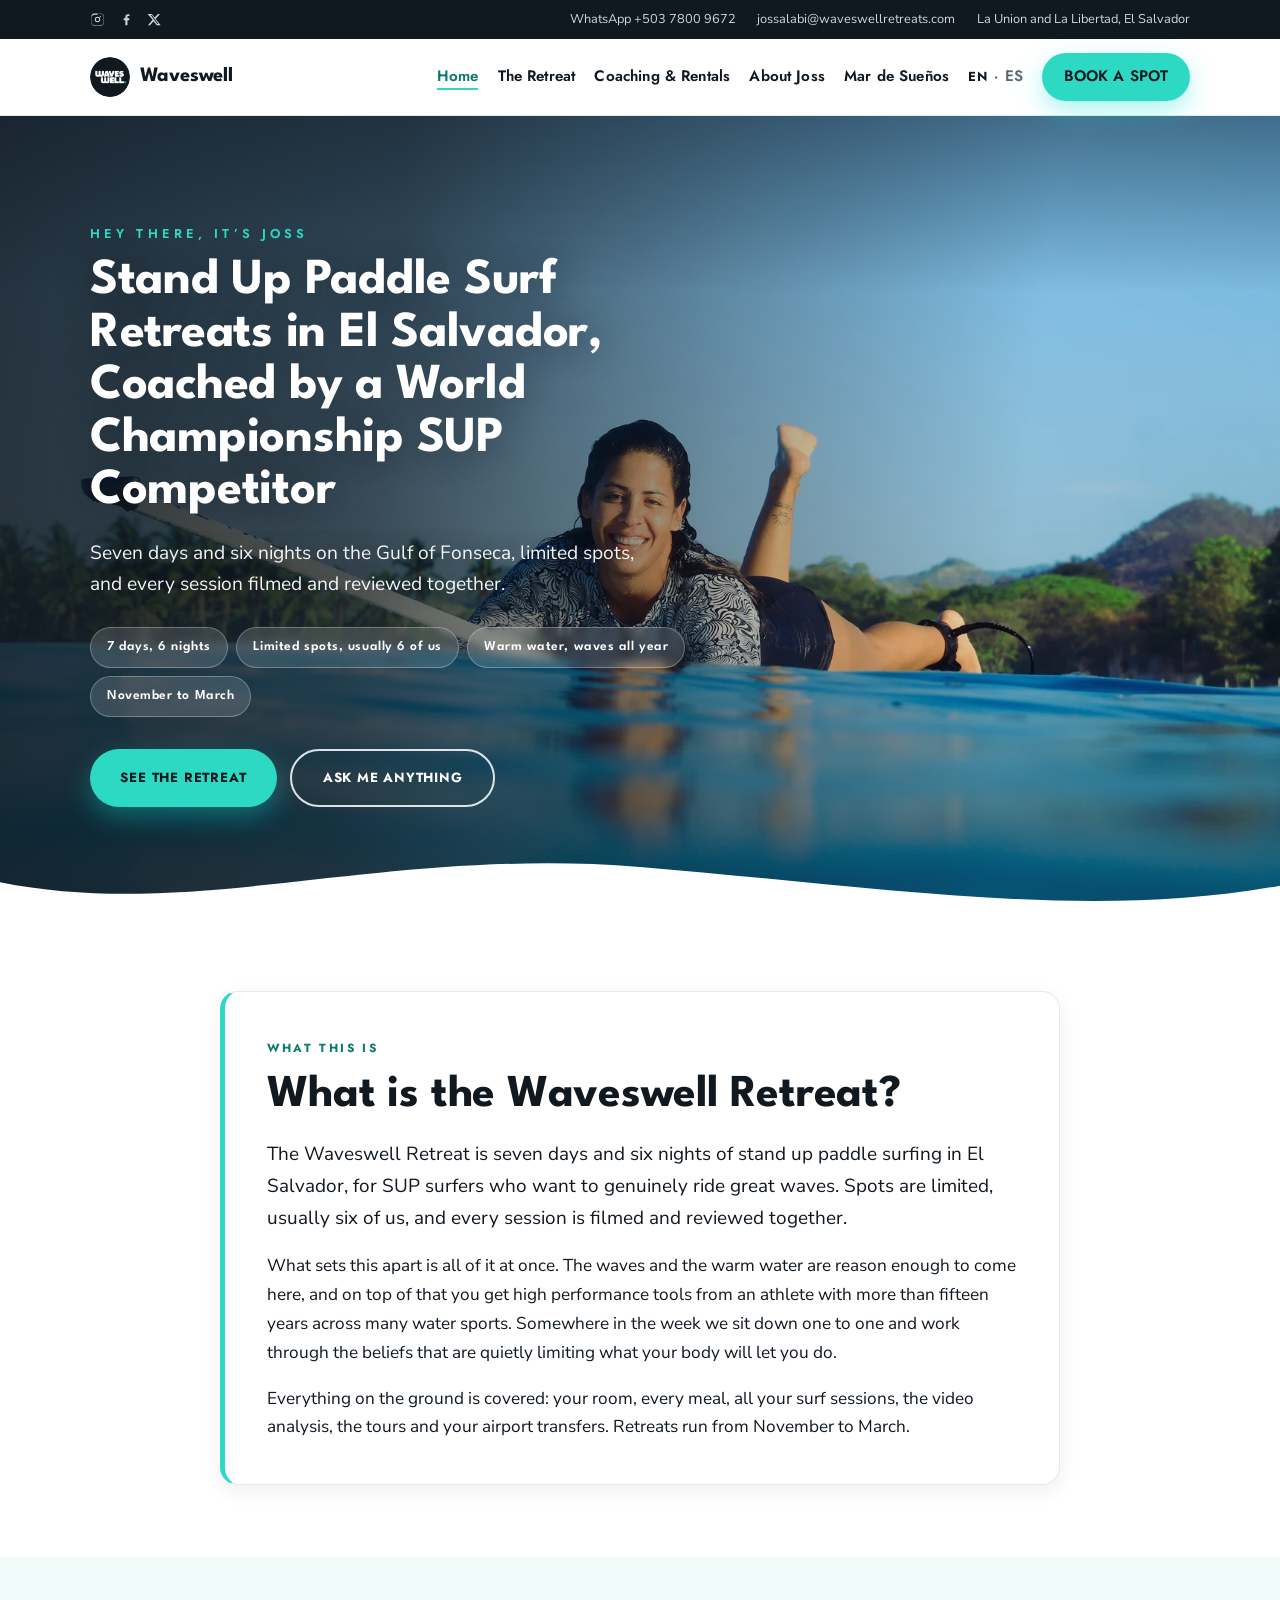
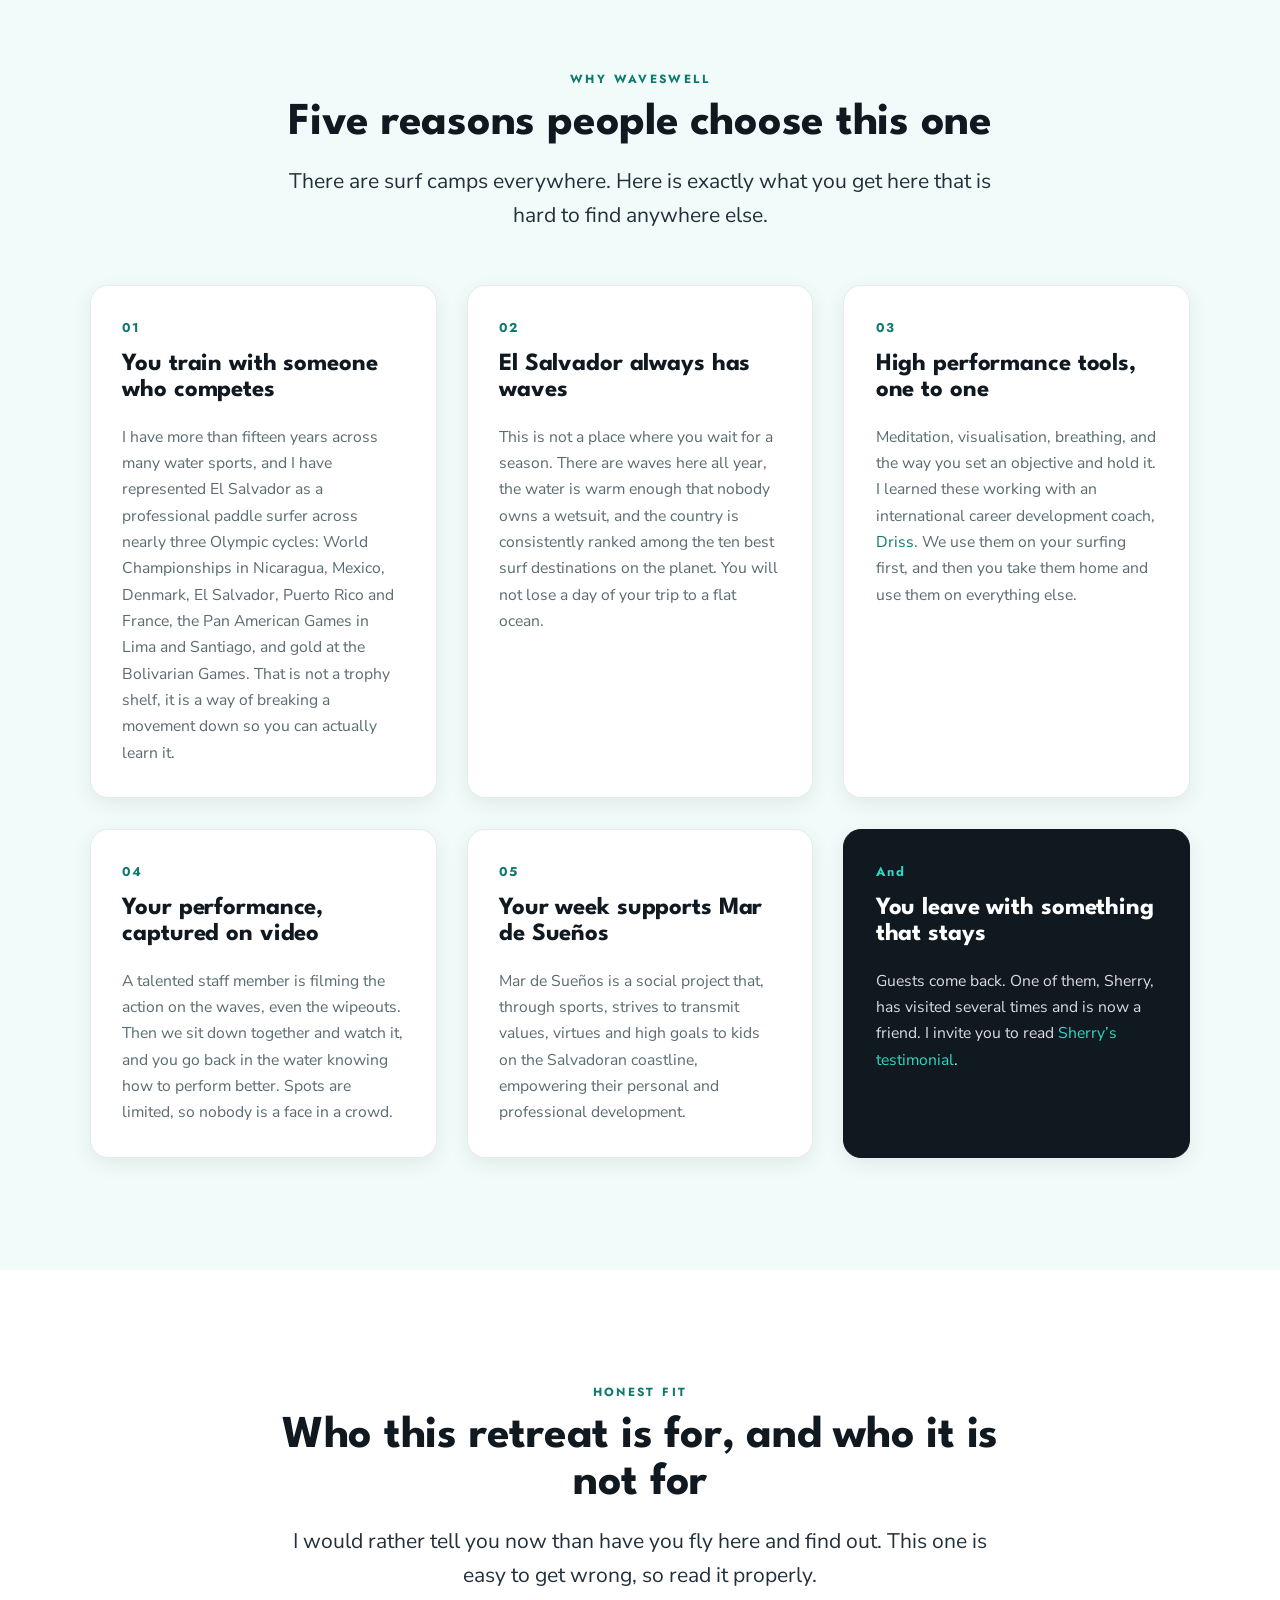
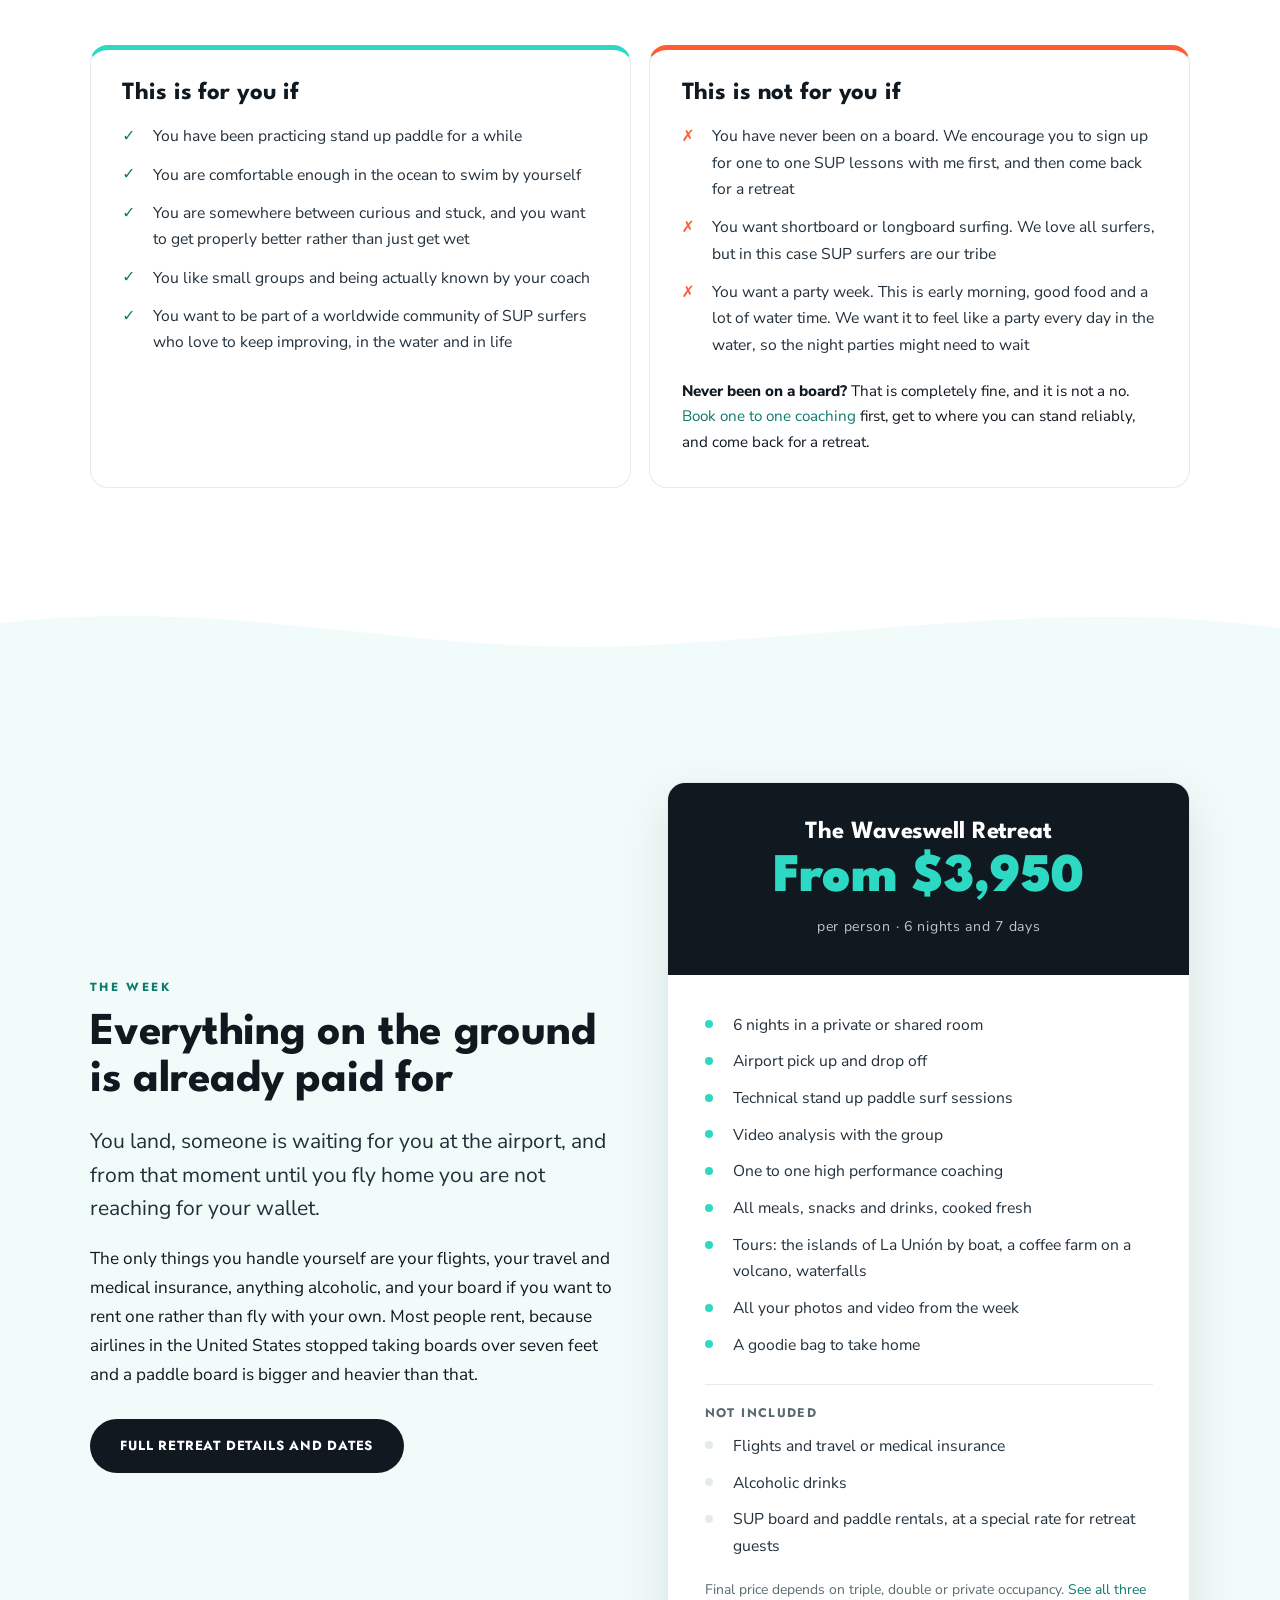
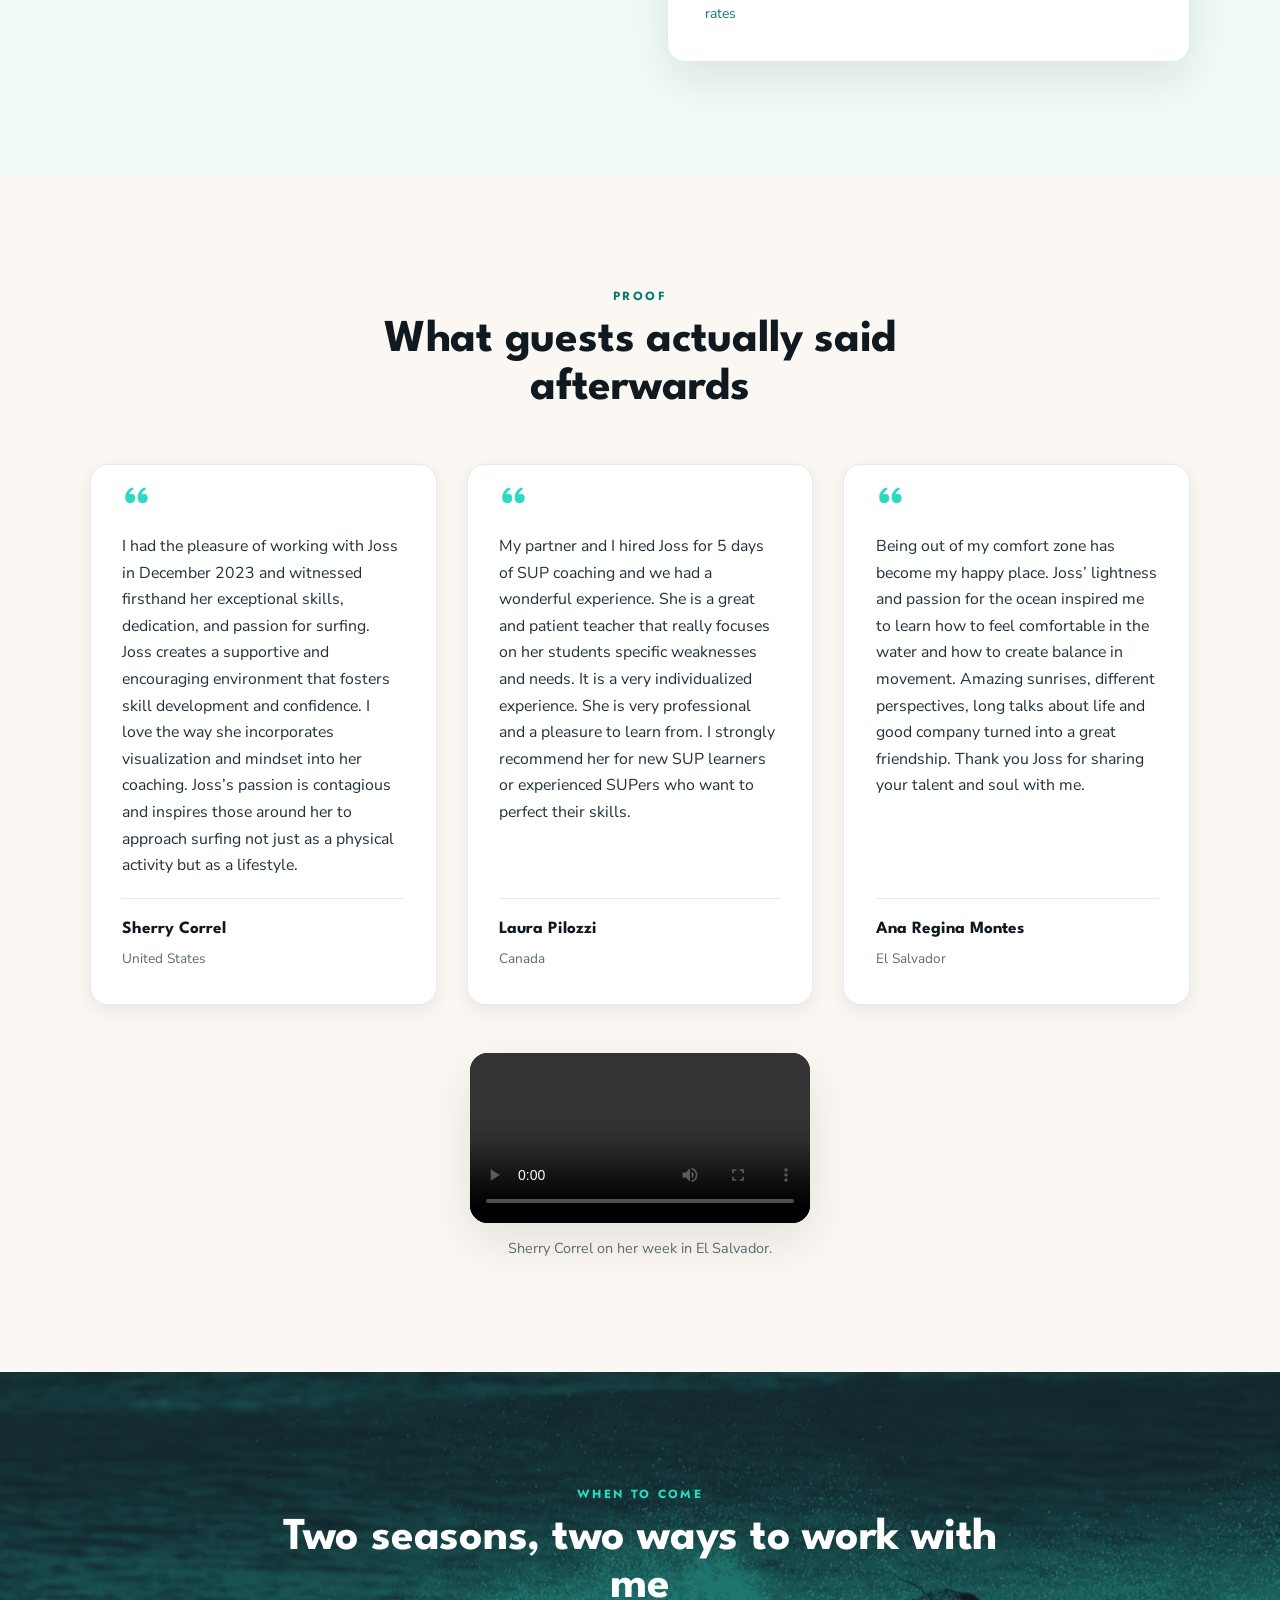
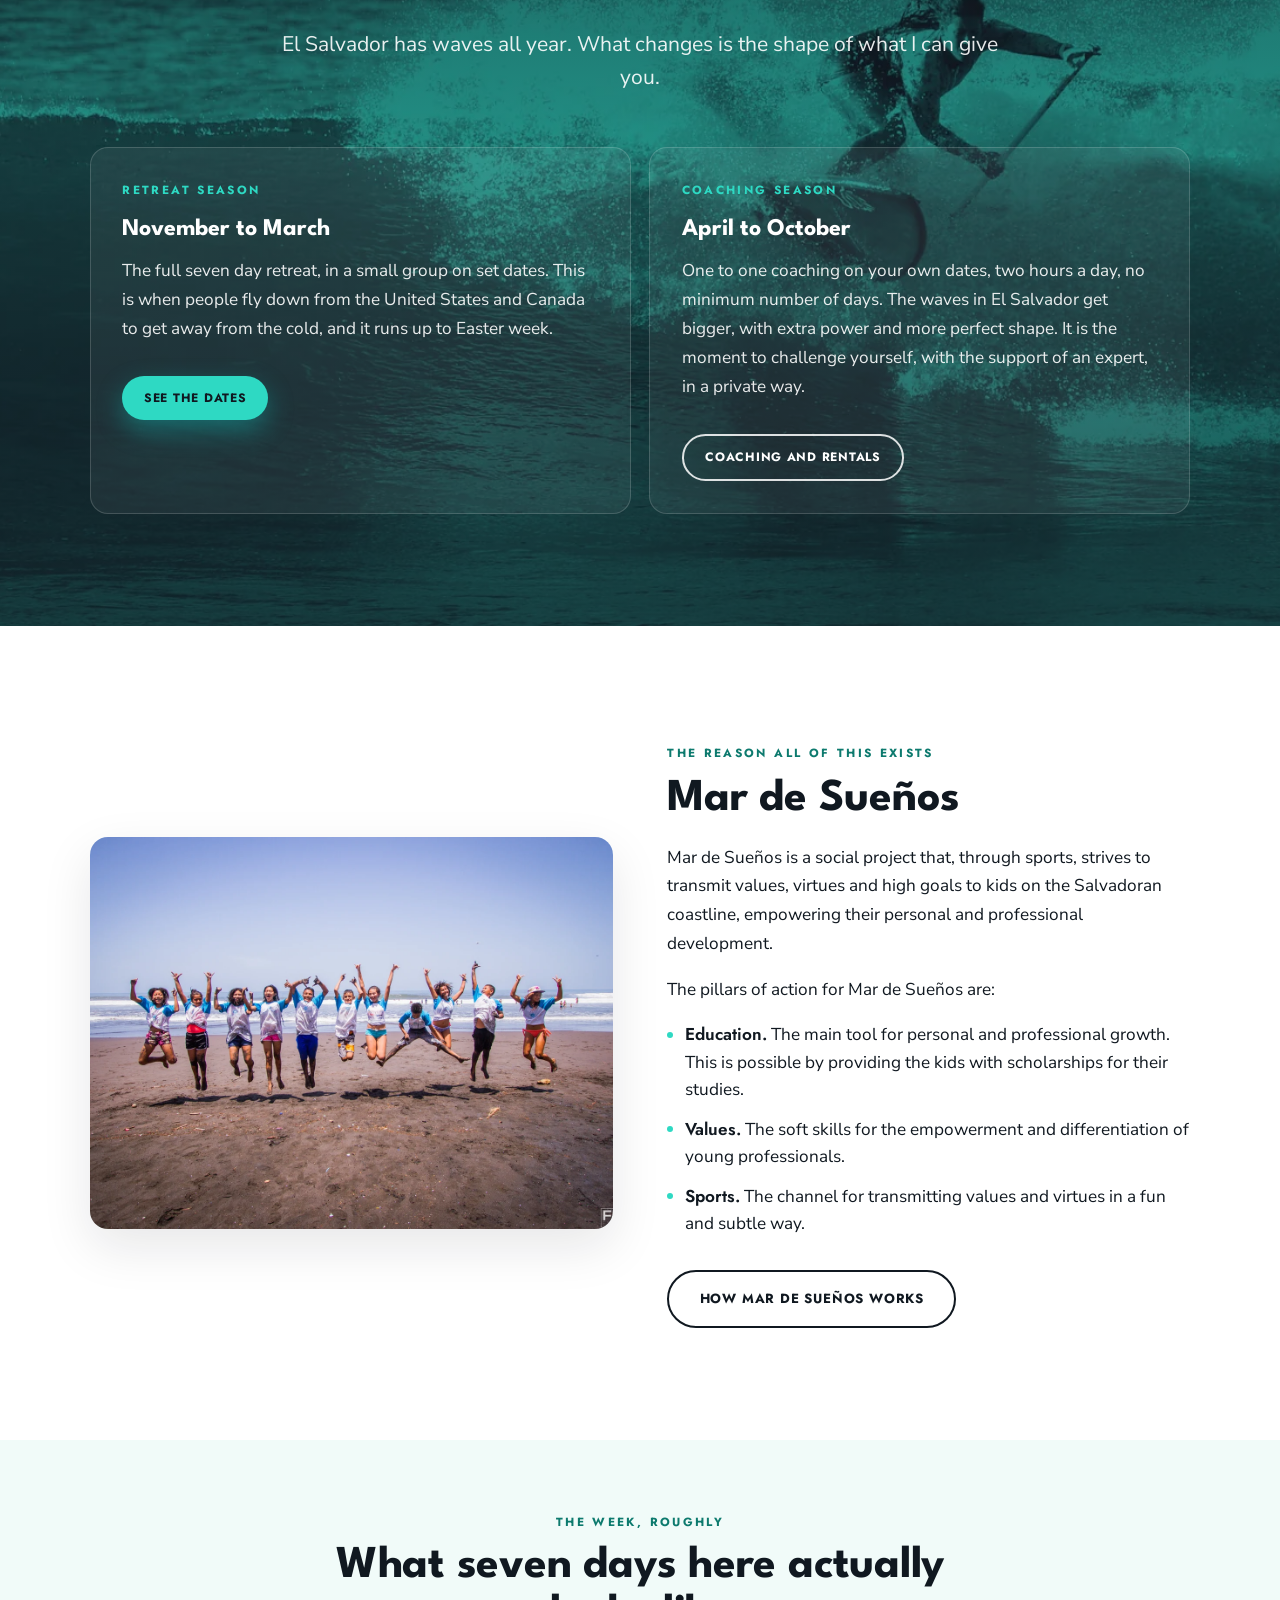
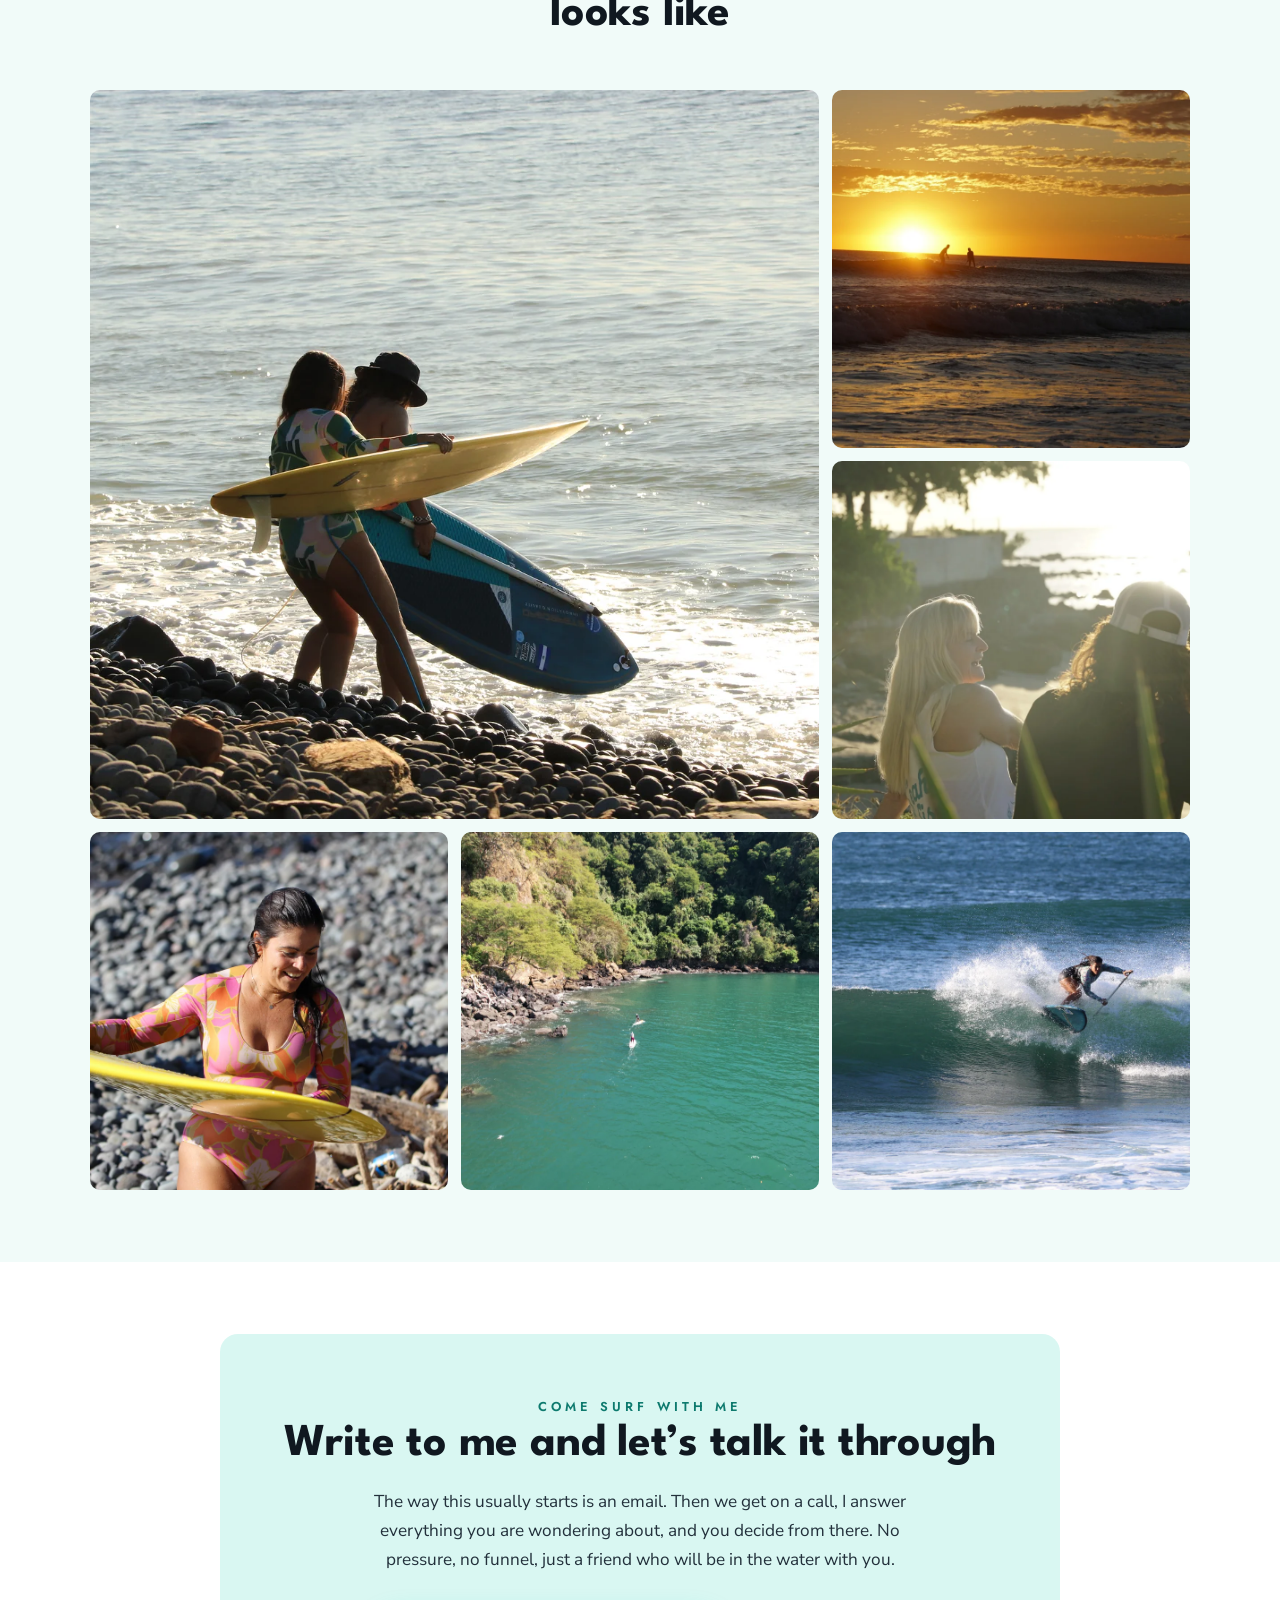
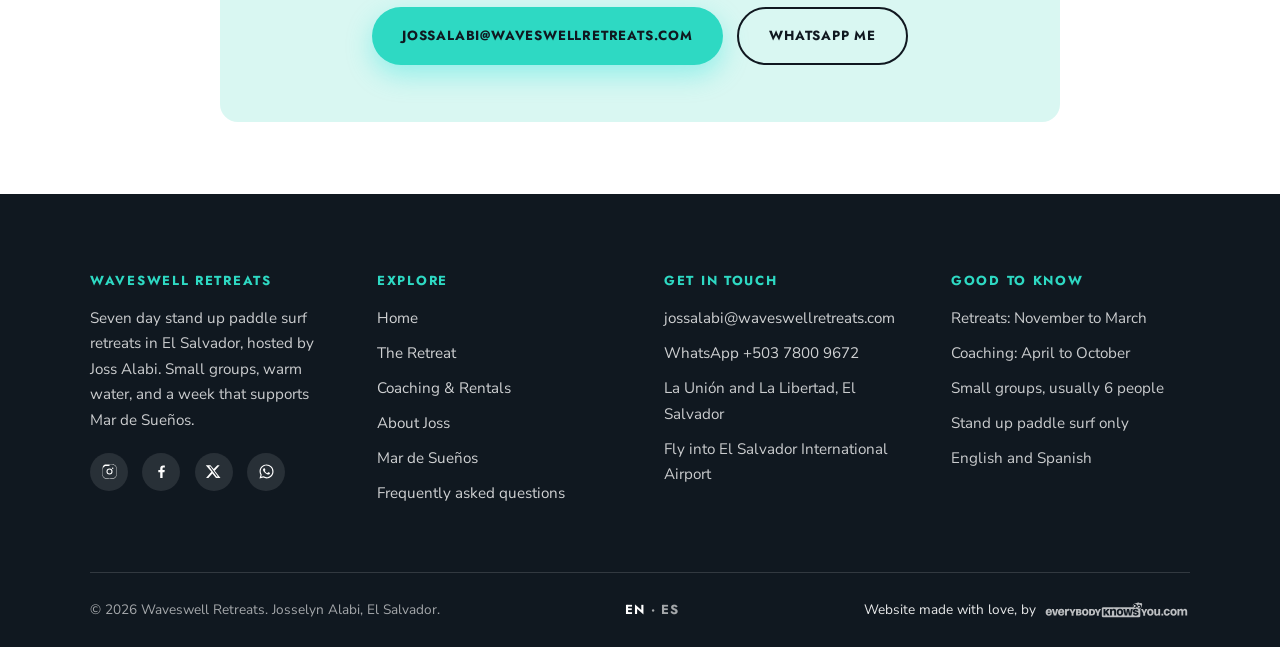
==== commit 9583daee: "Retreat page: confirmed prices, new FAQ, and Josselyn's copy Prices are confirmed, so every placehol" ====
--- a/index.html
+++ b/index.html
@@ -140,7 +140,7 @@
   "@id": "https://waveswellretreats.com/#faq",
   "mainEntity": [
     {"@type":"Question","name":"Do I need to know how to surf already?","acceptedAnswer":{"@type":"Answer","text":"You need to already be able to stand up on a paddle board on your own. The retreat is not for absolute beginners, because the group moves together and a first timer would be learning while everyone else is riding. If you have never been on a board, we encourage you to sign up for one to one SUP lessons with Joss first, and then join a retreat once you can stand reliably."}},
-    {"@type":"Question","name":"How much does the Waveswell retreat cost?","acceptedAnswer":{"@type":"Answer","text":"The 2026 rates are being confirmed, so write to Joss and she will quote you directly. Whatever the figure, it covers accommodation, all meals, airport transfers, every surf session, the video analysis, the one to one coaching work, tours around El Salvador and your photos and video. The final price depends on whether you take a single, double or triple room."}},
+    {"@type":"Question","name":"How much does the Waveswell retreat cost?","acceptedAnswer":{"@type":"Answer","text":"From 3,950 US dollars per person in a triple room, 4,200 in a double and 4,720 in a private room. It covers accommodation, all meals, airport transfers, every surf session, the video analysis, the one to one coaching work, tours around El Salvador and your photos and video. The final price depends on whether you take a single, double or triple room."}},
     {"@type":"Question","name":"What is not included in the price?","acceptedAnswer":{"@type":"Answer","text":"Flights, travel and medical insurance, alcoholic drinks, and board rental are not included. If you do not want to fly with your own board, SUP board and paddle rentals are available to retreat guests at a special rate."}},
     {"@type":"Question","name":"How big are the groups?","acceptedAnswer":{"@type":"Answer","text":"Spots are limited. The maximum is six people, and occasionally one more can be added. There is a minimum of three, and if a retreat does not reach it the retreat is cancelled and everyone is refunded, and if you have already bought your flights the booking can be converted into one to one coaching instead."}},
     {"@type":"Question","name":"Which airport do I fly into?","acceptedAnswer":{"@type":"Answer","text":"El Salvador International Airport, in the country of El Salvador in Central America. Be careful when booking, because there are airports with similar names in other countries. You are picked up at the airport and driven back at the end of the retreat, and that transfer is included."}},
@@ -326,7 +326,7 @@
       <div class="price reveal">
         <div class="price__top">
           <h3>The Waveswell Retreat</h3>
-          <div class="price__amount">On request</div>
+          <div class="price__amount">From $3,950</div>
           <span class="price__unit">per person · 6 nights and 7 days</span>
         </div>
         <div class="price__body">
@@ -349,7 +349,7 @@
               <li>SUP board and paddle rentals, at a special rate for retreat guests</li>
             </ul>
           </div>
-          <p class="muted" style="font-size:.87rem;margin-top:1.2rem">Final price depends on single, double or triple occupancy. <span class="pending">2026 rates being confirmed</span></p>
+          <p class="muted" style="font-size:.87rem;margin-top:1.2rem">Final price depends on triple, double or private occupancy. <a href="retreat.html#included">See all three rates</a></p>
         </div>
       </div>
     </div>
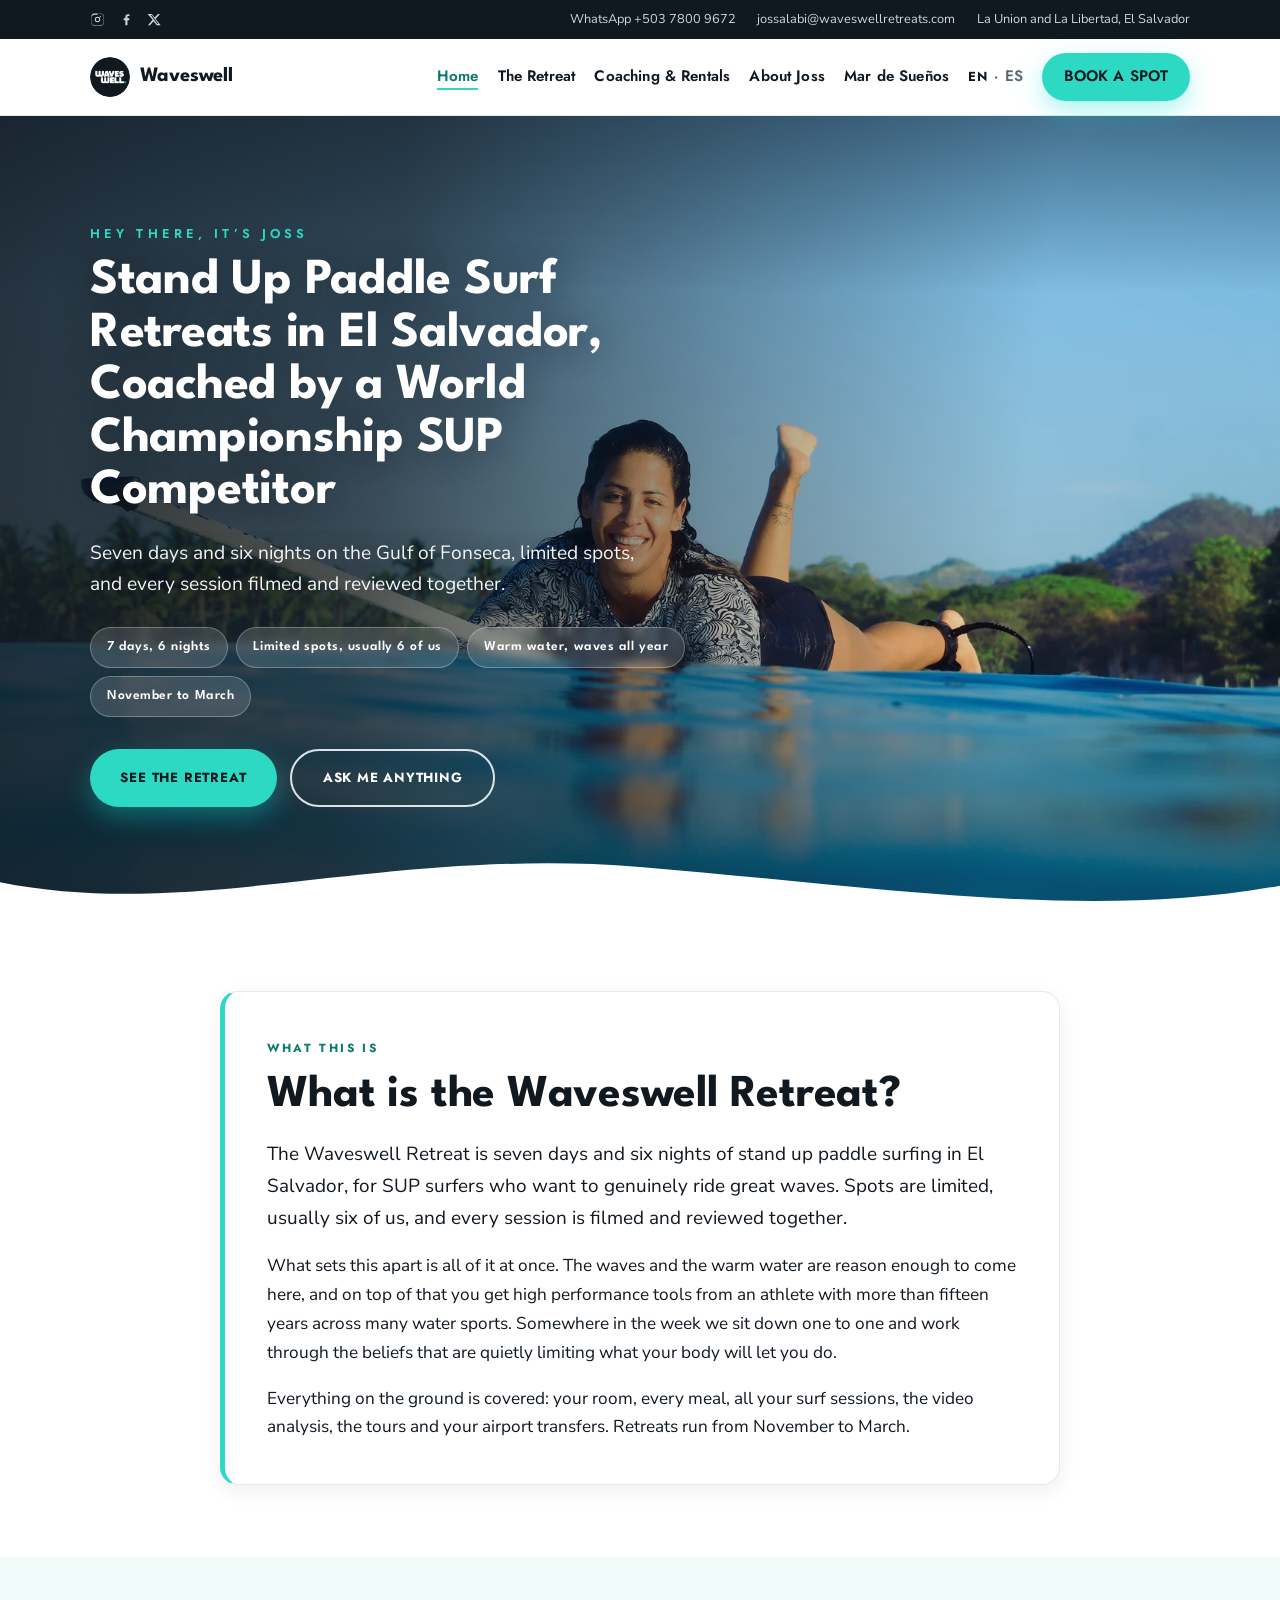
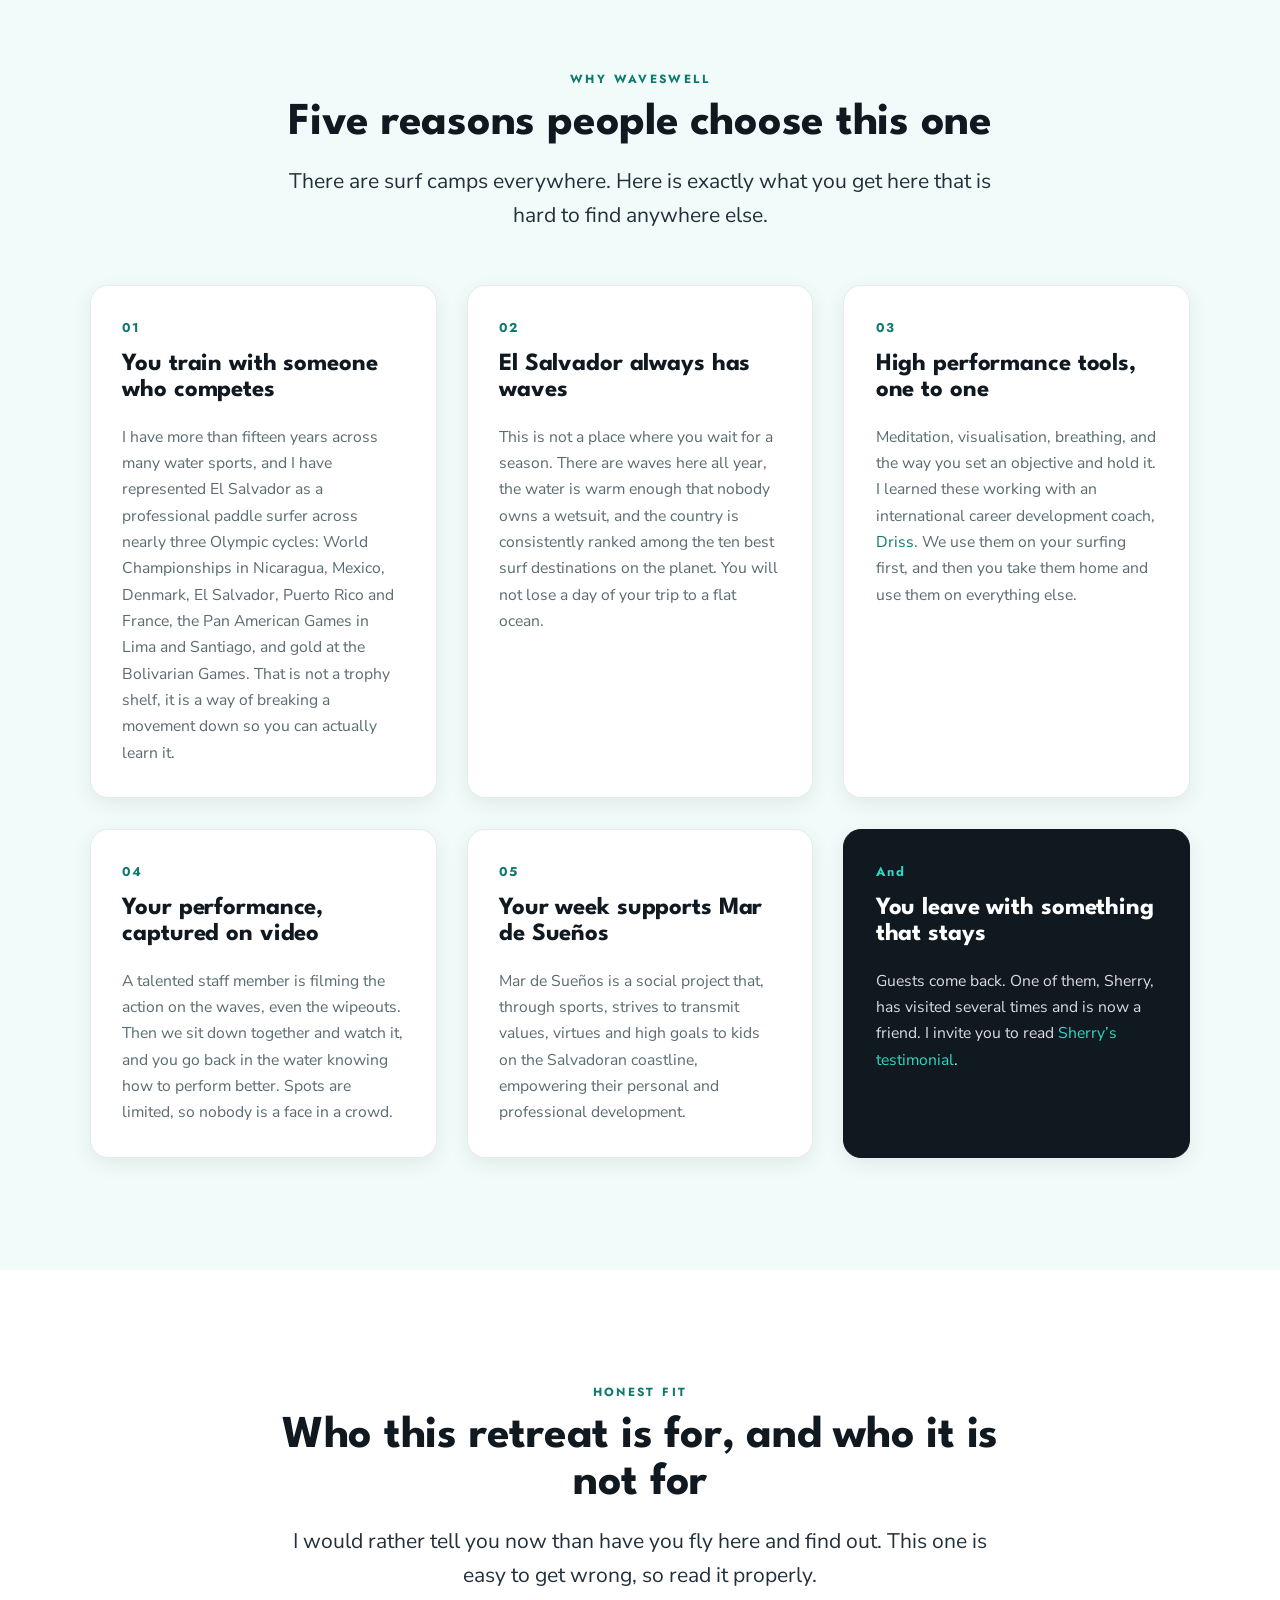
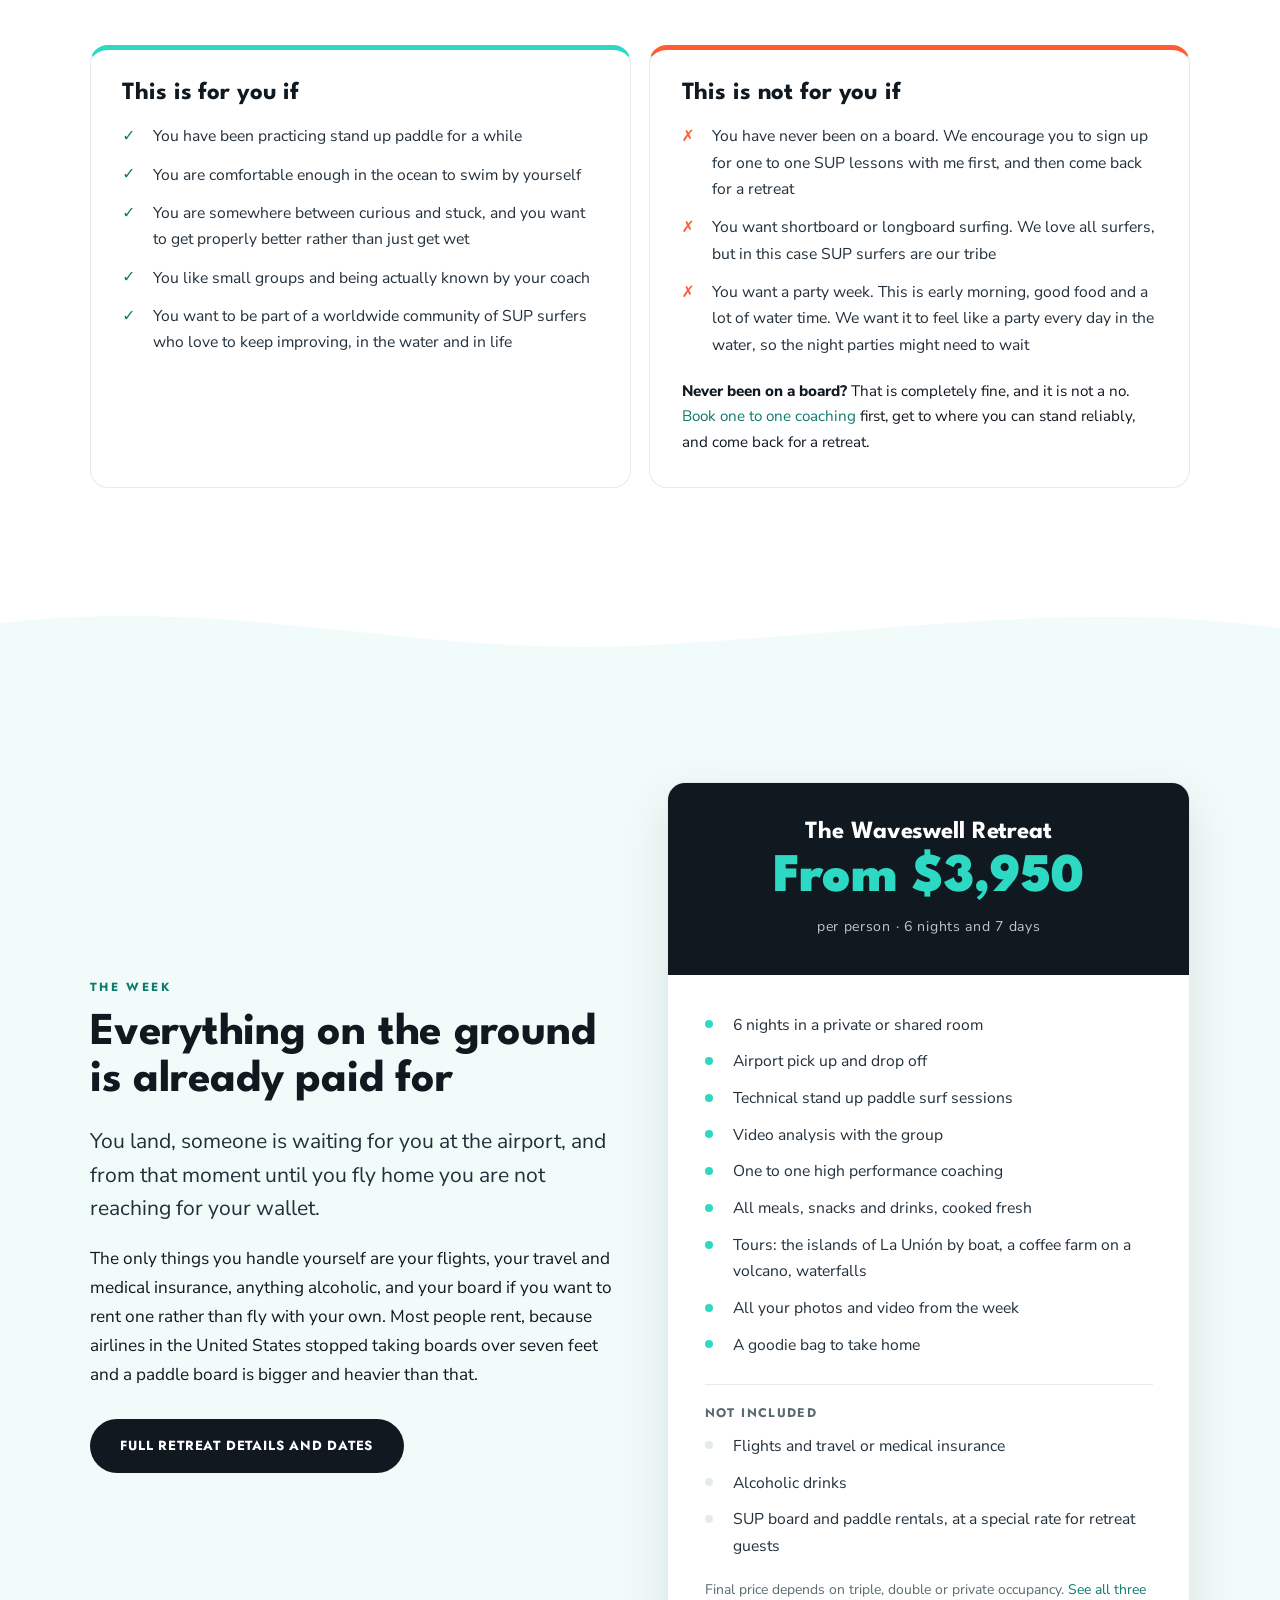
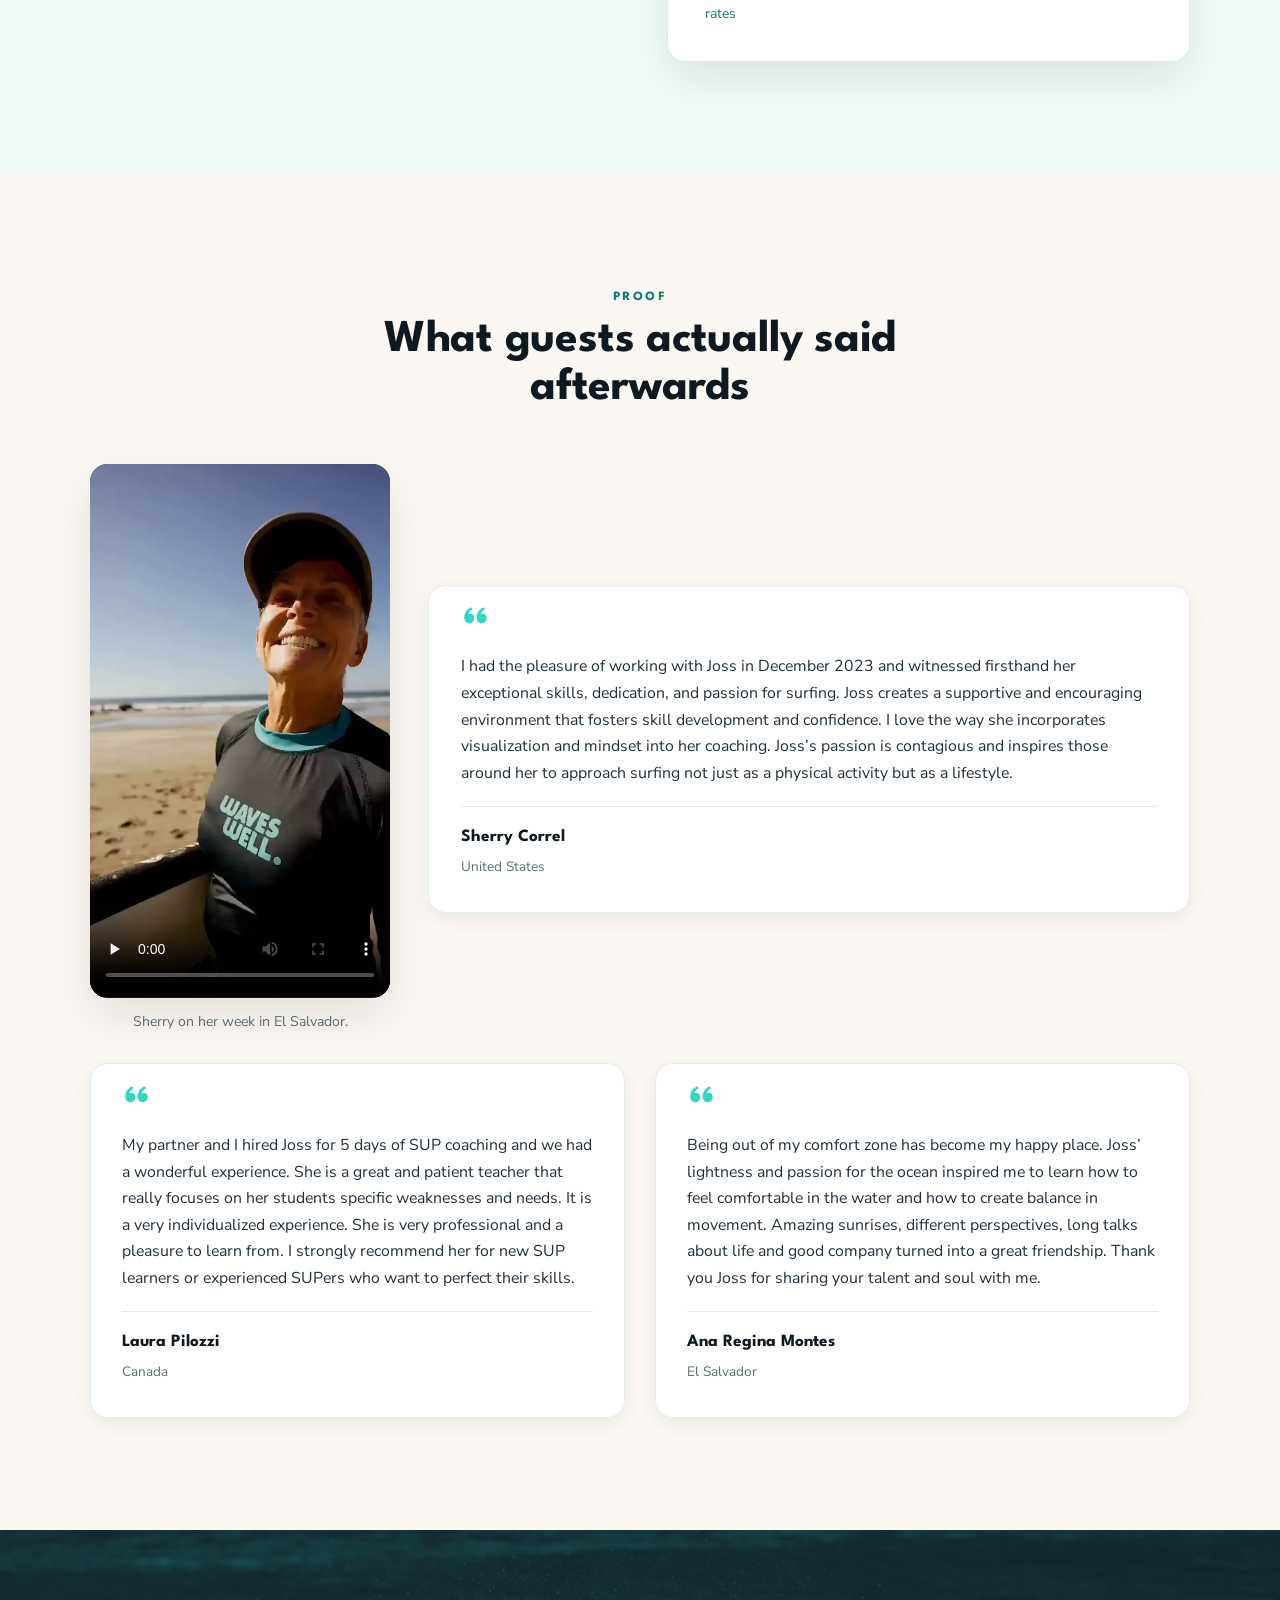
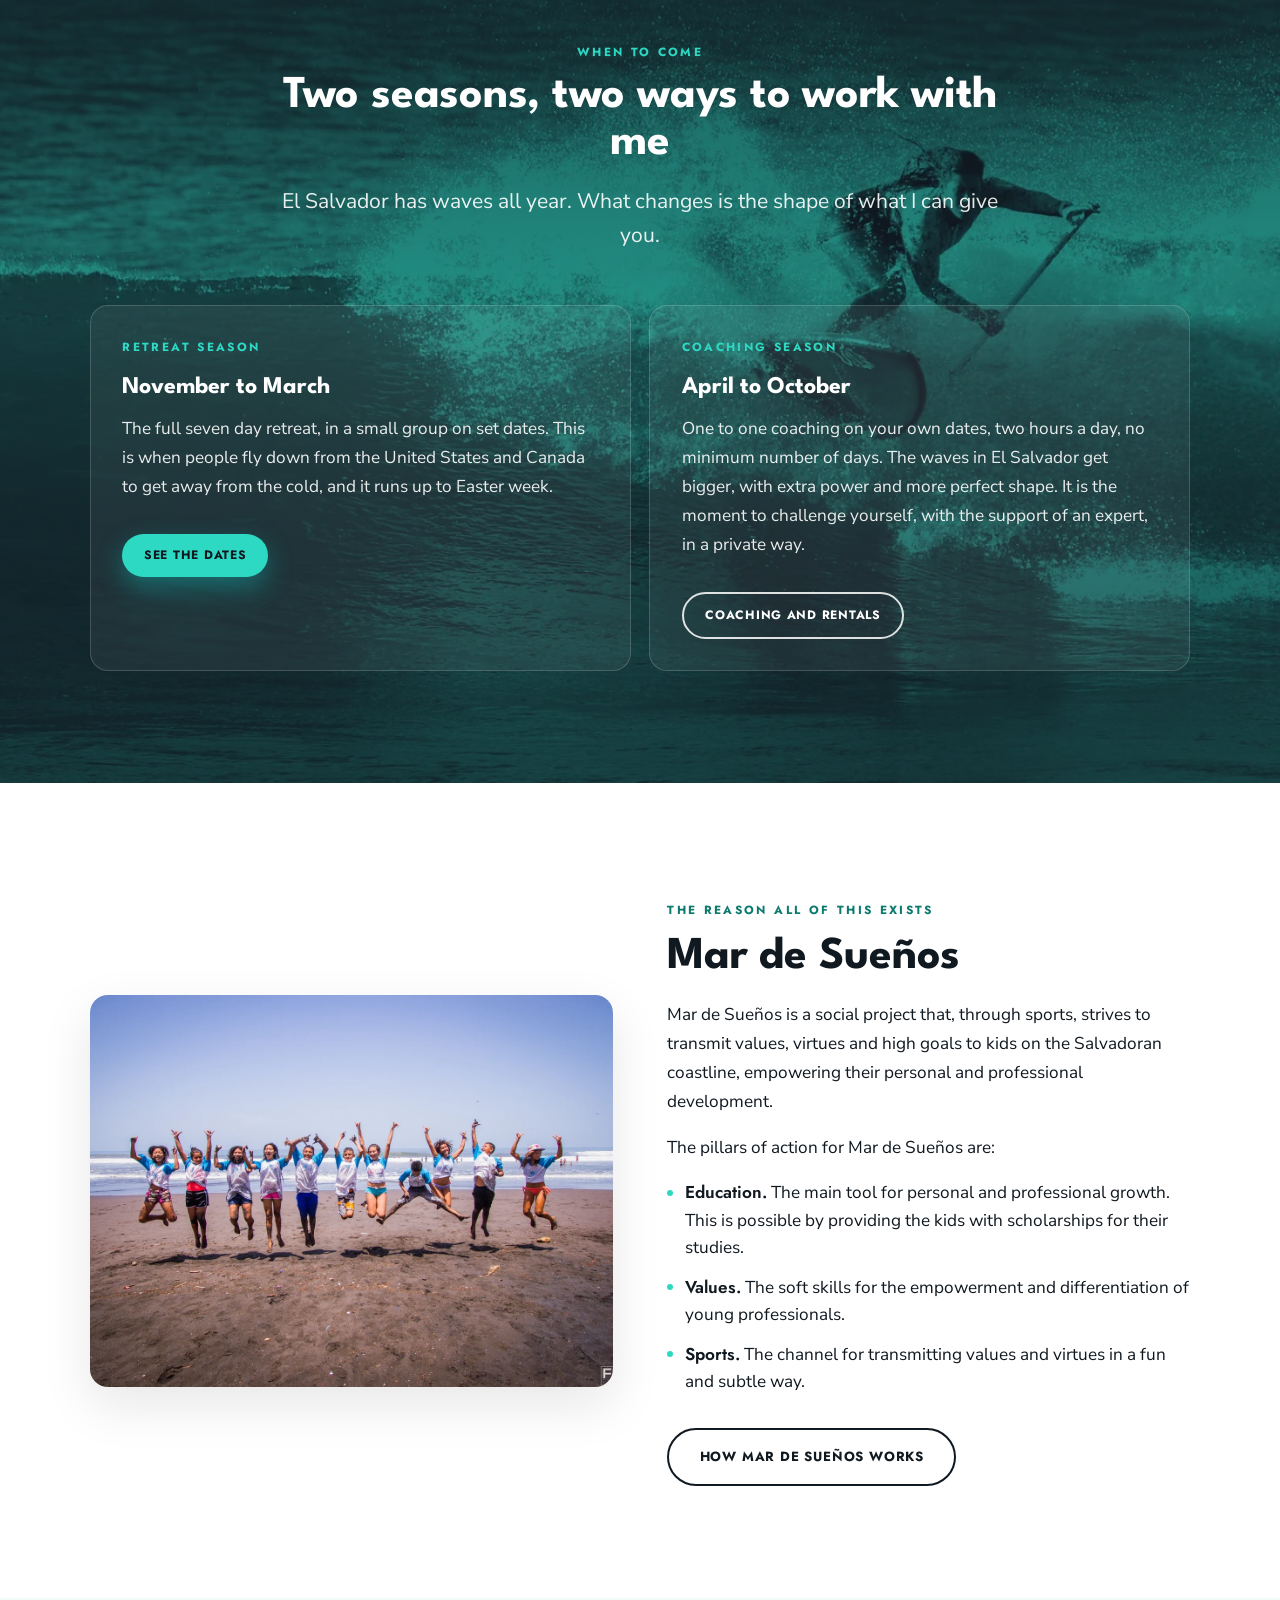
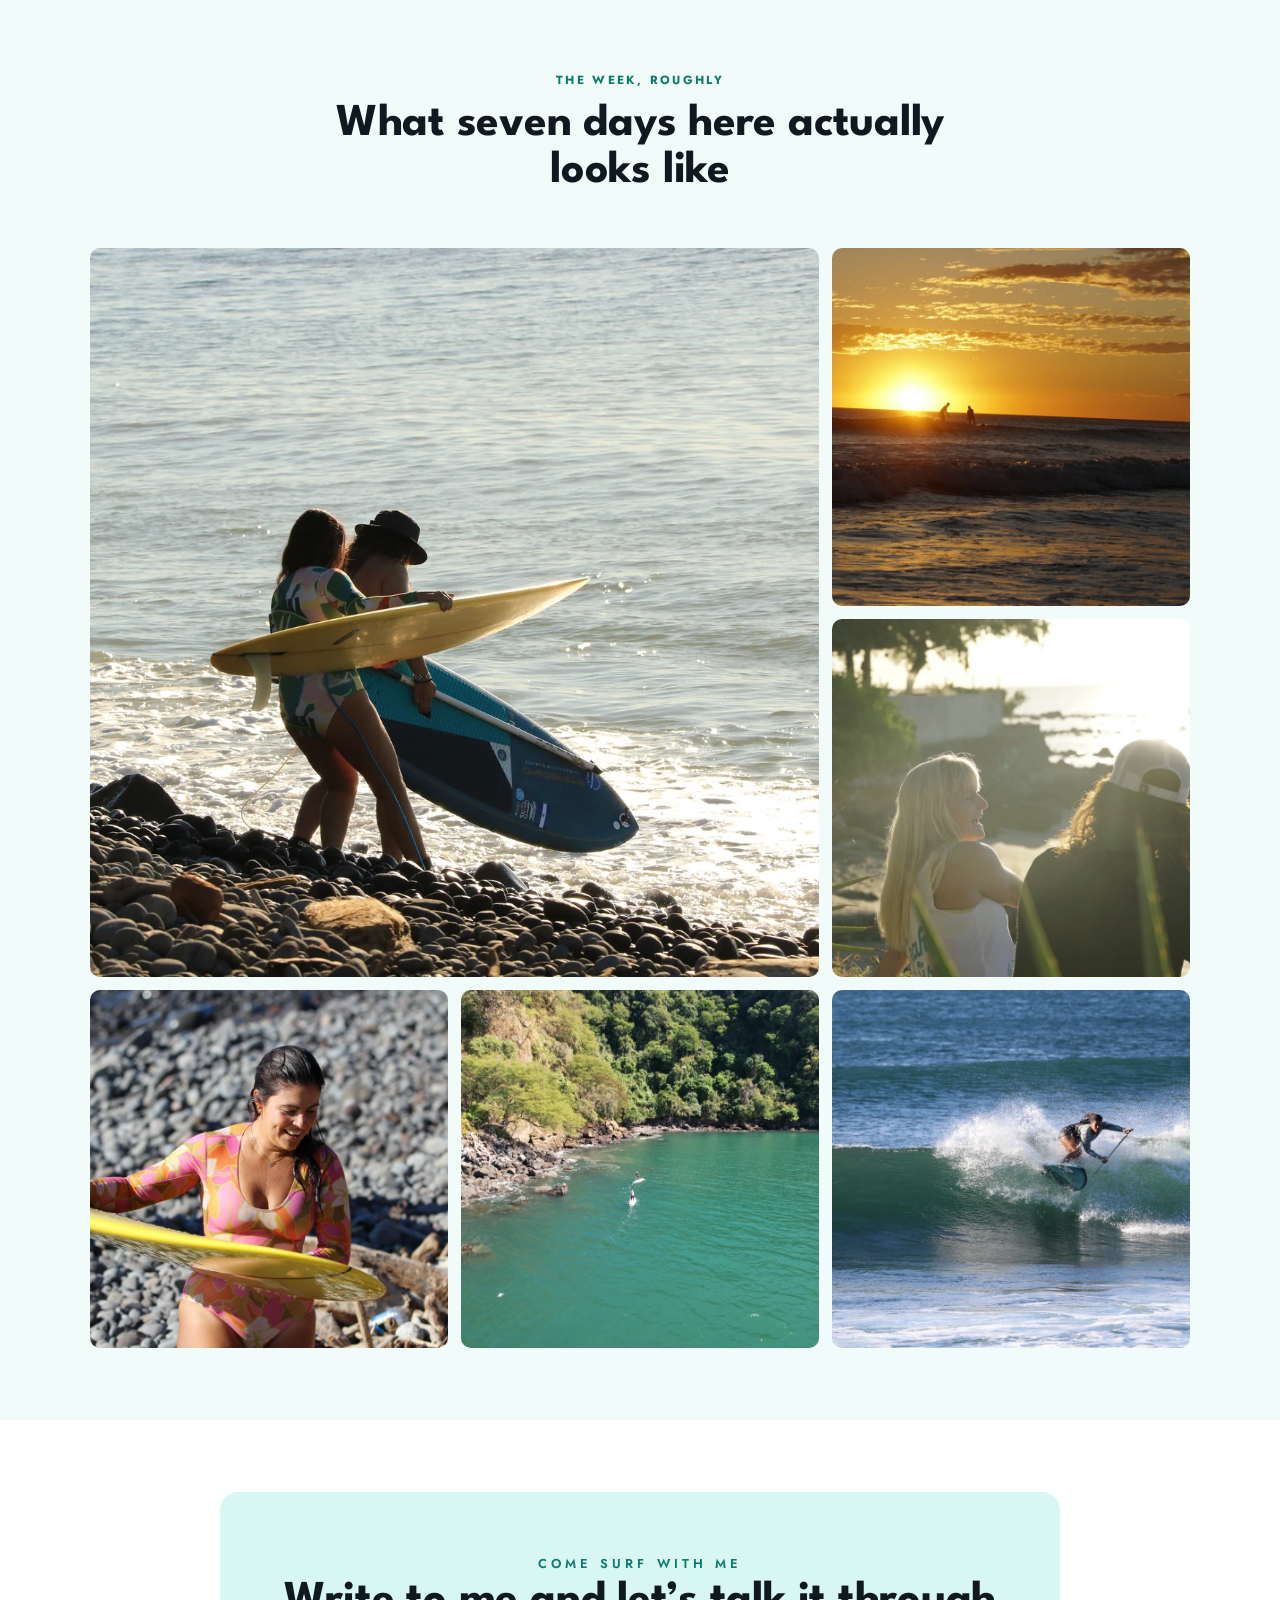
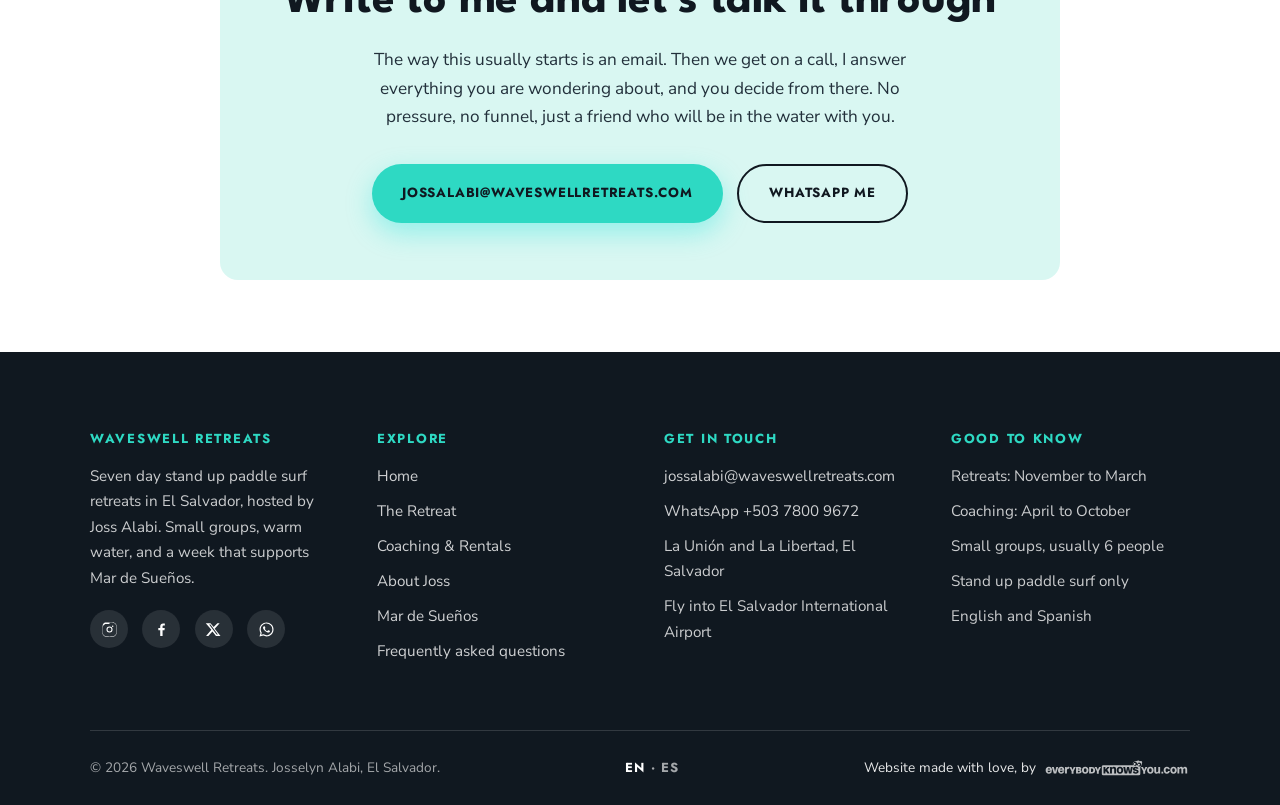
==== commit d52c9731: "Testimonials: pair Sherry's video with her quote, and give it a poster The clip was sitting on its o" ====
--- a/index.html
+++ b/index.html
@@ -364,12 +364,22 @@
       <span class="eyebrow">Proof</span>
       <h2>What guests actually said afterwards</h2>
     </div>
-    <div class="grid grid--3">
-      <blockquote class="quote reveal">
+    <div class="testi-lead reveal">
+      <figure class="testi-lead__video">
+        <video controls playsinline preload="none" width="576" height="1024"
+               poster="assets/images/gallery/sherry-testimonial-poster-waveswellretreats.com.webp" aria-label="Sherry Correl talking about her Waveswell retreat">
+          <source src="assets/video/sherry-testimonial-waveswellretreats.com.mp4" type="video/mp4">
+          Your browser cannot play this video. <a href="assets/video/sherry-testimonial-waveswellretreats.com.mp4">Open it directly</a>.
+        </video>
+        <figcaption>Sherry on her week in El Salvador.</figcaption>
+      </figure>
+      <blockquote class="quote testi-lead__quote">
         <div class="quote__mark" aria-hidden="true">&ldquo;</div>
         <p>I had the pleasure of working with Joss in December 2023 and witnessed firsthand her exceptional skills, dedication, and passion for surfing. Joss creates a supportive and encouraging environment that fosters skill development and confidence. I love the way she incorporates visualization and mindset into her coaching. Joss&rsquo;s passion is contagious and inspires those around her to approach surfing not just as a physical activity but as a lifestyle.</p>
         <footer><cite>Sherry Correl</cite><span>United States</span></footer>
       </blockquote>
+    </div>
+    <div class="grid grid--2">
       <blockquote class="quote reveal">
         <div class="quote__mark" aria-hidden="true">&ldquo;</div>
         <p>My partner and I hired Joss for 5 days of SUP coaching and we had a wonderful experience. She is a great and patient teacher that really focuses on her students specific weaknesses and needs. It is a very individualized experience. She is very professional and a pleasure to learn from. I strongly recommend her for new SUP learners or experienced SUPers who want to perfect their skills.</p>
@@ -380,14 +390,6 @@
         <p>Being out of my comfort zone has become my happy place. Joss&rsquo; lightness and passion for the ocean inspired me to learn how to feel comfortable in the water and how to create balance in movement. Amazing sunrises, different perspectives, long talks about life and good company turned into a great friendship. Thank you Joss for sharing your talent and soul with me.</p>
         <footer><cite>Ana Regina Montes</cite><span>El Salvador</span></footer>
       </blockquote>
-    </div>
-        <div class="videowrap reveal">
-      <video controls playsinline preload="metadata" width="576" height="1024"
-             aria-label="Sherry Correl talking about her Waveswell retreat">
-        <source src="assets/video/sherry-testimonial-waveswellretreats.com.mp4" type="video/mp4">
-        Your browser cannot play this video. <a href="assets/video/sherry-testimonial-waveswellretreats.com.mp4">Open it directly</a>.
-      </video>
-      <figcaption>Sherry Correl on her week in El Salvador.</figcaption>
     </div>
   </div>
 </section>
--- a/assets/css/styles.css
+++ b/assets/css/styles.css
@@ -396,16 +396,29 @@
 .eky-credit__text{color:var(--footer-fg)}
 .eky-credit svg{--eky-bg:var(--footer-bg);height:18px;width:auto;display:block}
 
-/* ---------- testimonial video ---------- */
-.videowrap{
-  margin:clamp(2rem,1.5rem + 2vw,3rem) auto 0;max-width:340px;text-align:center;
-}
-.videowrap video{
+/* ---------- testimonials: featured video beside its quote ----------
+   Row 1 is Sherry: her clip on the left, her written quote on the right.
+   Row 2 is the other two quotes. The clip is portrait, so the column is
+   capped rather than fluid, otherwise it grows taller than the text. */
+.testi-lead{
+  display:grid;grid-template-columns:minmax(0,300px) minmax(0,1fr);
+  gap:clamp(1.4rem,1rem + 1.8vw,2.4rem);align-items:center;
+  margin-bottom:clamp(1.1rem,.6rem + 1.6vw,2rem);
+}
+.testi-lead__video{margin:0}
+.testi-lead__video video{
   display:block;width:100%;height:auto;border-radius:var(--radius);
   background:var(--ink);box-shadow:var(--shadow);
 }
-.videowrap figcaption{
-  margin-top:.8rem;font-family:var(--font-body);font-size:.9rem;color:var(--muted);
+.testi-lead__video figcaption{
+  margin-top:.75rem;font-family:var(--font-body);font-size:.88rem;
+  color:var(--muted);text-align:center;
+}
+.testi-lead__quote{height:auto}
+
+@media (max-width:780px){
+  .testi-lead{grid-template-columns:1fr}
+  .testi-lead__video{max-width:320px;margin:0 auto}
 }
 
 /* ---------- pillar list (Mar de Suenos) ---------- */
@@ -419,6 +432,16 @@
   width:6px;height:6px;border-radius:50%;background:var(--accent);
 }
 ul.pillars strong{font-family:var(--font-ui);font-weight:600;color:var(--ink)}
+
+/* ---------- pull quote ---------- */
+.pullquote{
+  margin:clamp(1.6rem,1.2rem + 1.5vw,2.4rem) 0 0;padding:0 0 0 1.2rem;
+  border-left:3px solid var(--accent);
+}
+.pullquote p{
+  margin:0;font-family:var(--font-display);font-weight:500;
+  font-size:clamp(1.15rem,1.02rem + .6vw,1.5rem);line-height:1.35;color:var(--ink);
+}
 
 /* ---------- scroll reveal ---------- */
 .reveal{opacity:0;transform:translateY(20px);transition:opacity .6s ease,transform .6s ease}
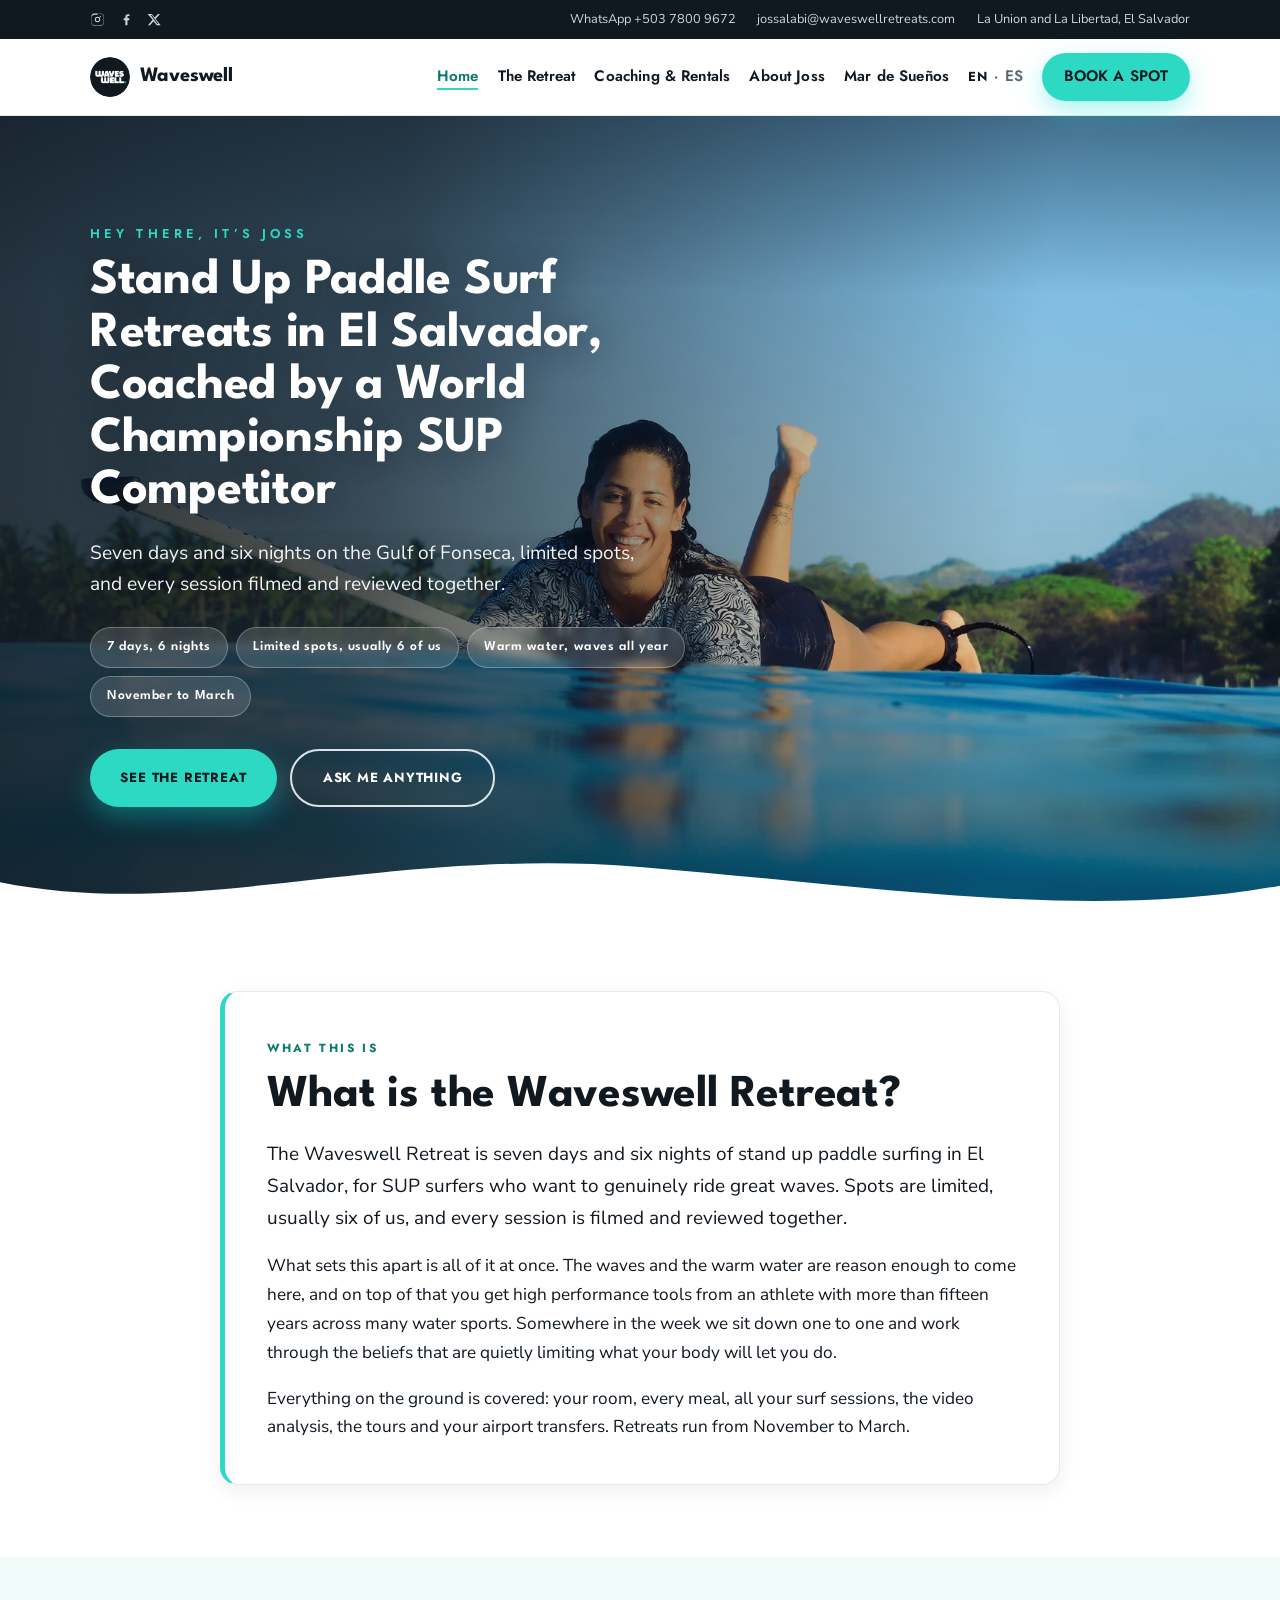
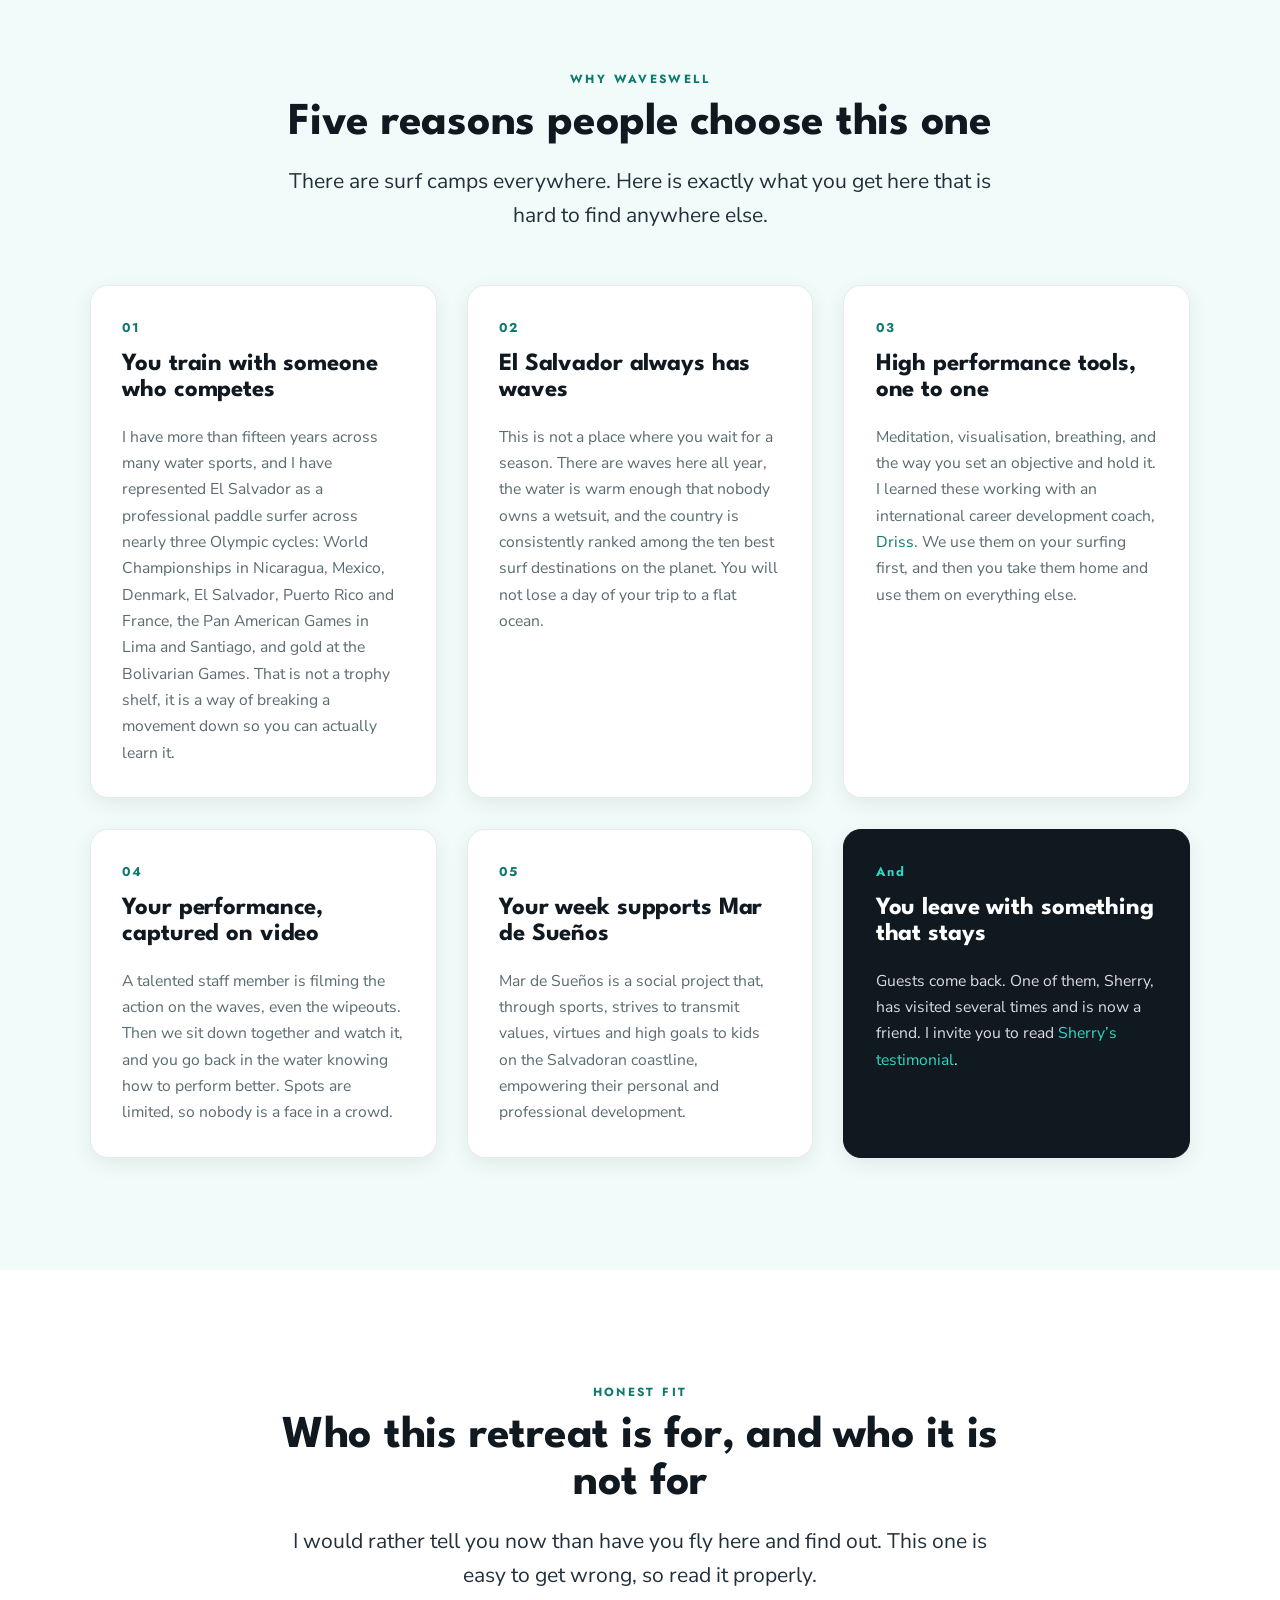
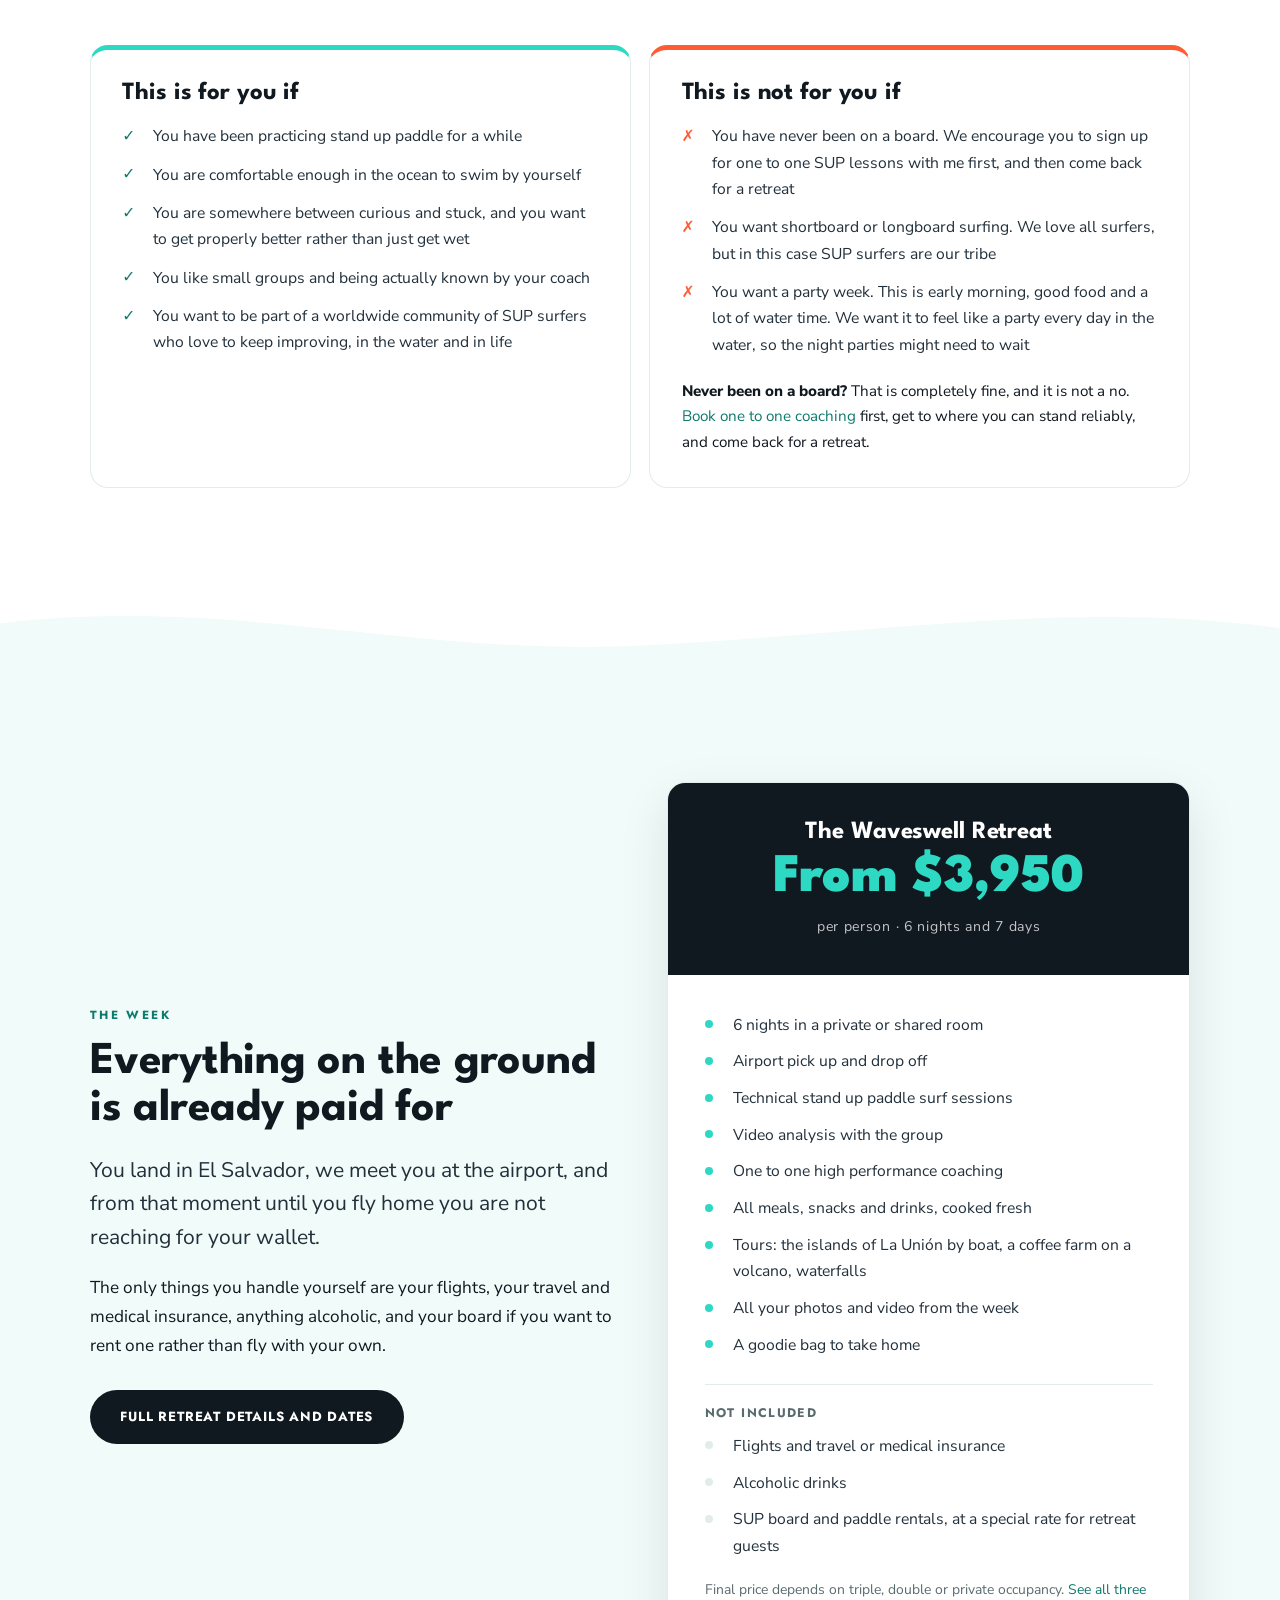
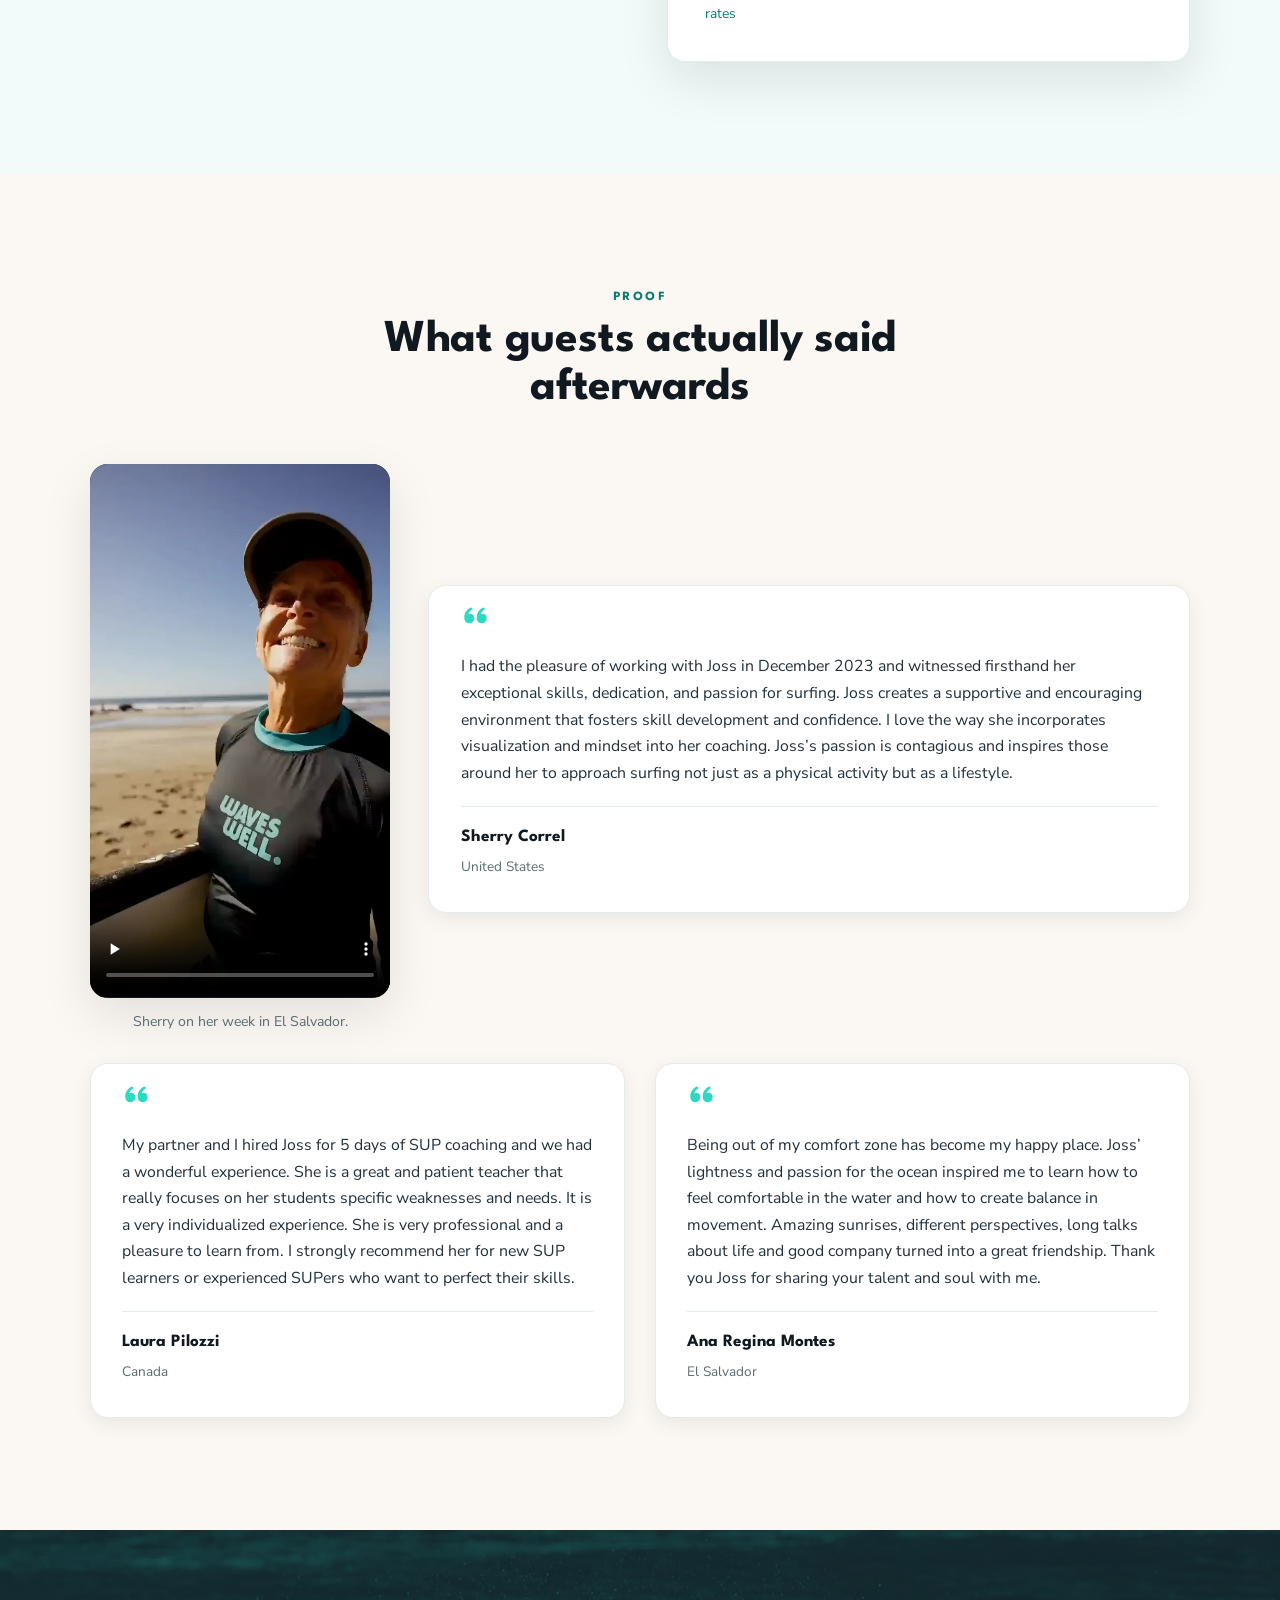
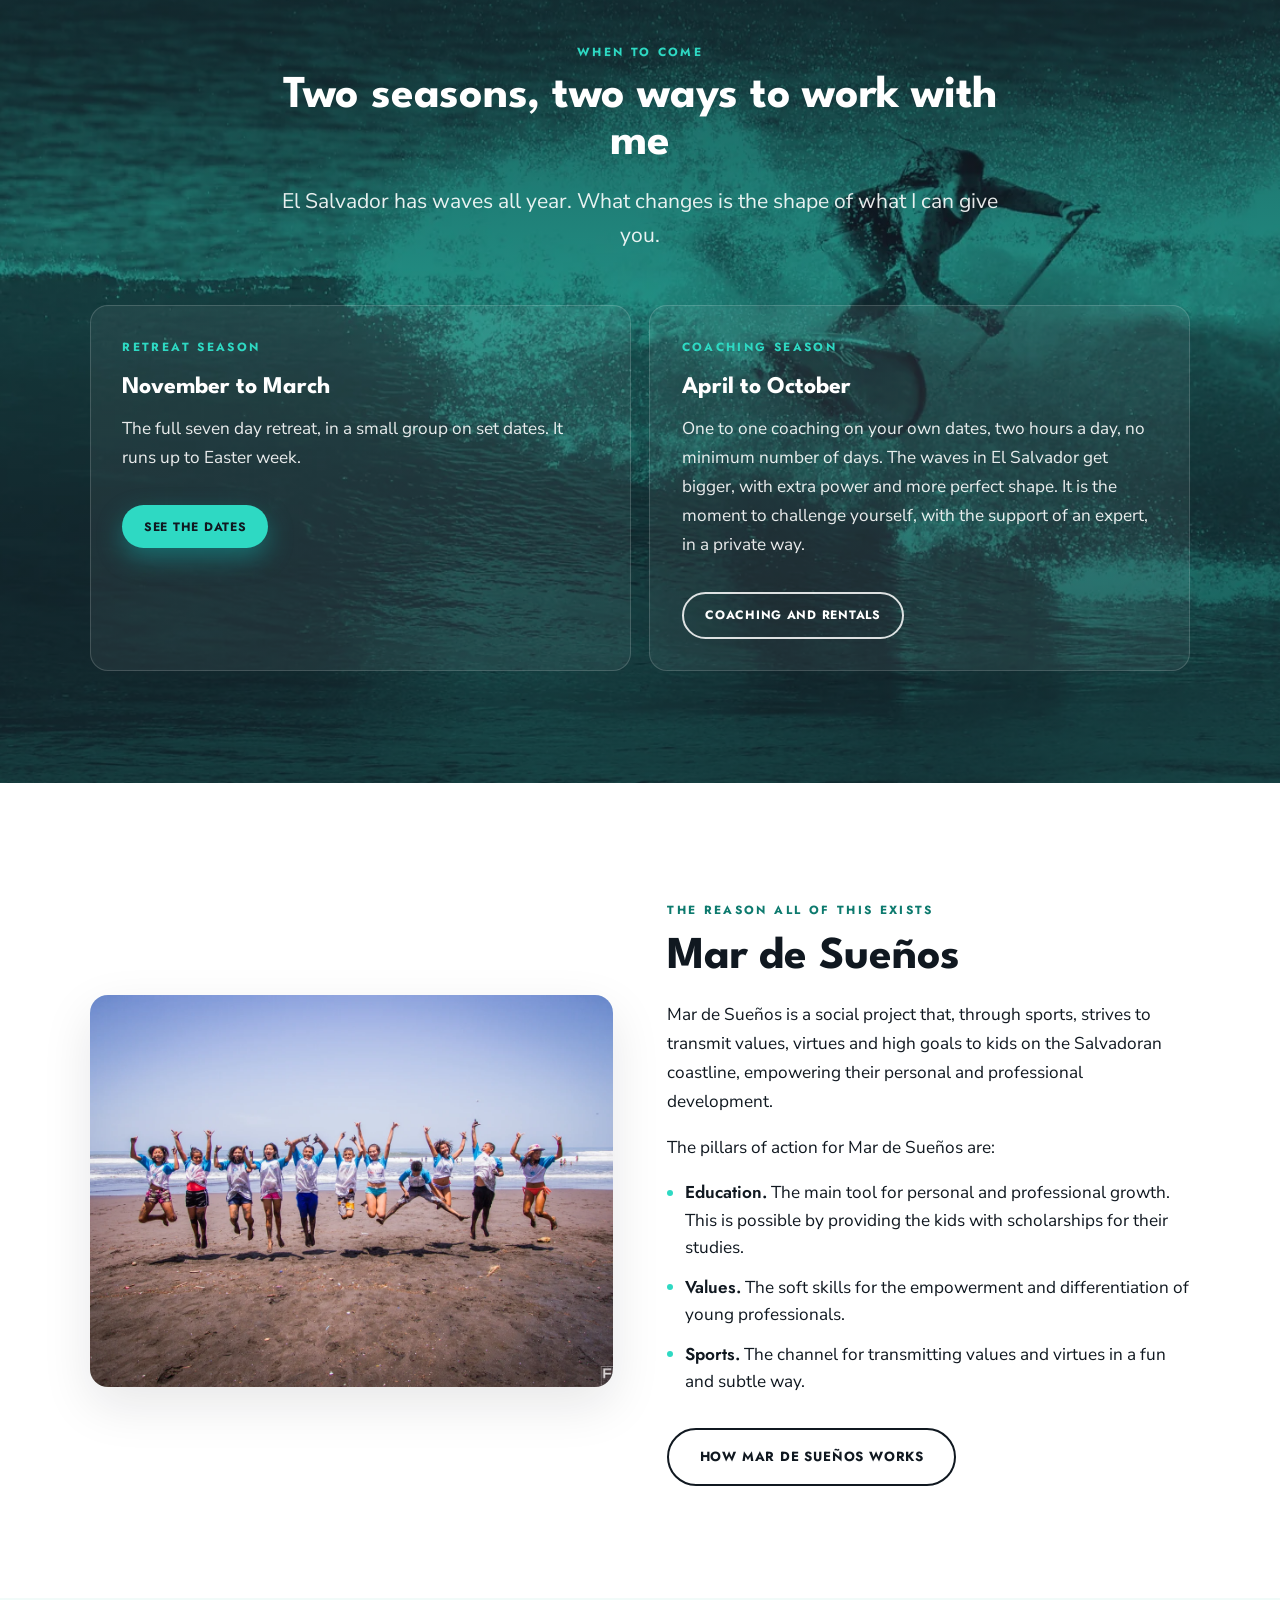
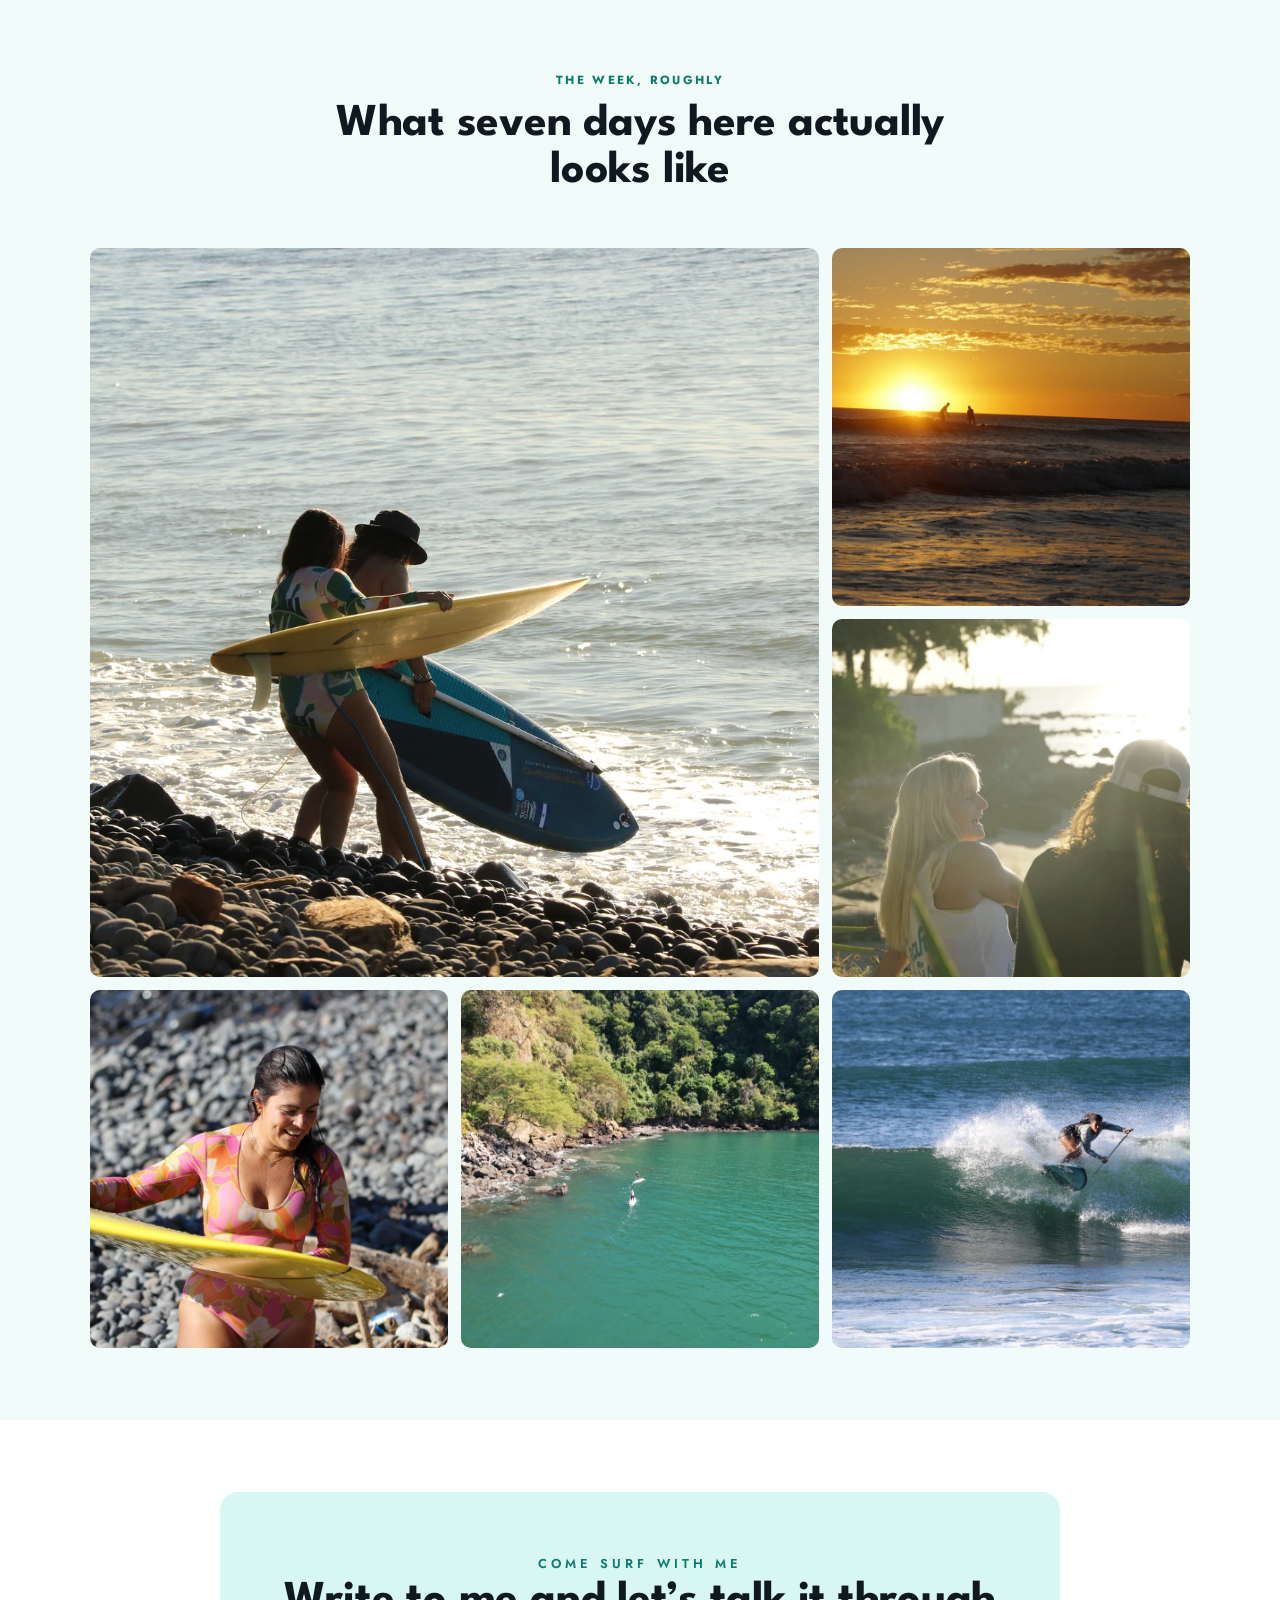
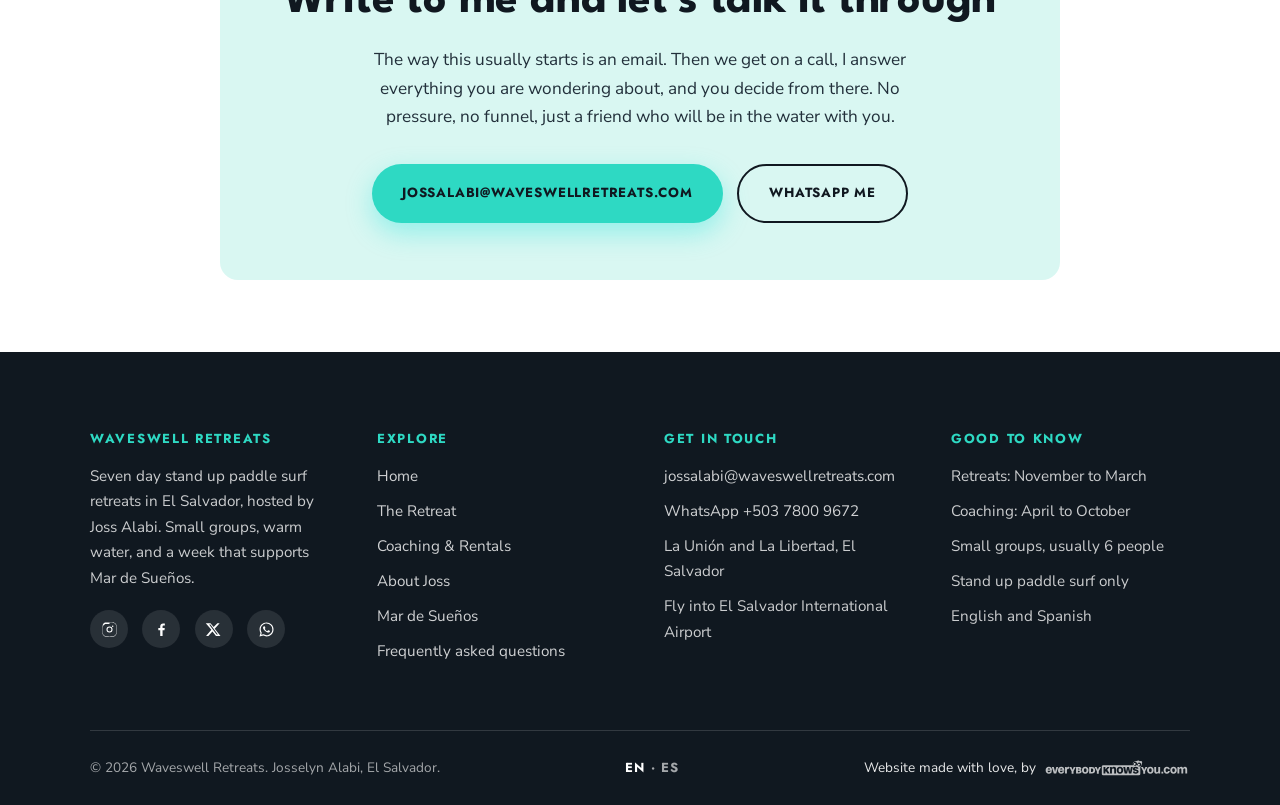
==== commit 6e04ac02: "Fourth review pass: Josselyn's answers, and her verified competition record Homepage, retreat, Mar d" ====
--- a/index.html
+++ b/index.html
@@ -317,8 +317,8 @@
       <div class="reveal">
         <span class="eyebrow">The week</span>
         <h2>Everything on the ground is already paid for</h2>
-        <p class="lede">You land, someone is waiting for you at the airport, and from that moment until you fly home you are not reaching for your wallet.</p>
-        <p style="margin-top:1.2rem">The only things you handle yourself are your flights, your travel and medical insurance, anything alcoholic, and your board if you want to rent one rather than fly with your own. Most people rent, because airlines in the United States stopped taking boards over seven feet and a paddle board is bigger and heavier than that.</p>
+        <p class="lede">You land in El Salvador, we meet you at the airport, and from that moment until you fly home you are not reaching for your wallet.</p>
+        <p style="margin-top:1.2rem">The only things you handle yourself are your flights, your travel and medical insurance, anything alcoholic, and your board if you want to rent one rather than fly with your own.</p>
         <div class="btns">
           <a class="btn btn--dark" href="retreat.html">Full retreat details and dates</a>
         </div>
@@ -406,7 +406,7 @@
       <div class="season__card reveal">
         <span class="eyebrow">Retreat season</span>
         <div class="season__months">November to March</div>
-        <p>The full seven day retreat, in a small group on set dates. This is when people fly down from the United States and Canada to get away from the cold, and it runs up to Easter week.</p>
+        <p>The full seven day retreat, in a small group on set dates. It runs up to Easter week.</p>
         <div class="btns"><a class="btn btn--primary btn--sm" href="retreat.html#dates">See the dates</a></div>
       </div>
       <div class="season__card reveal">
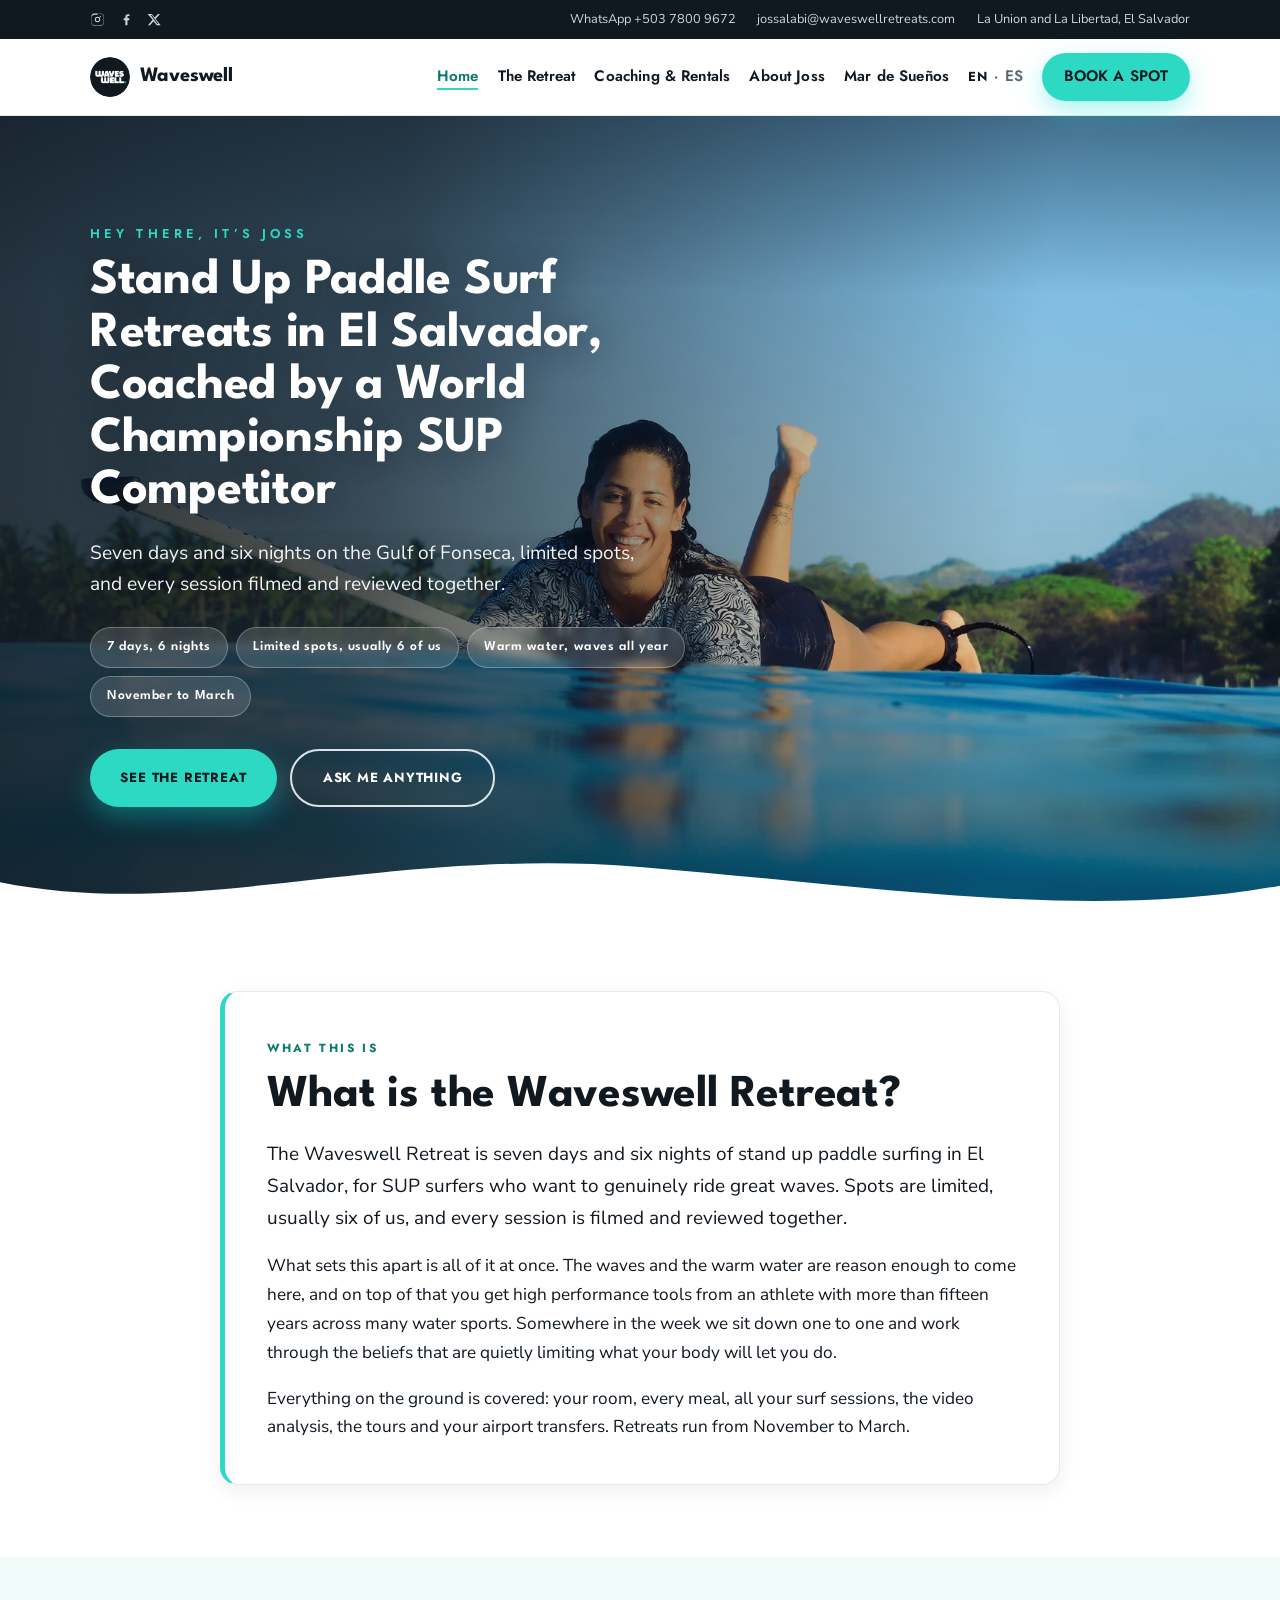
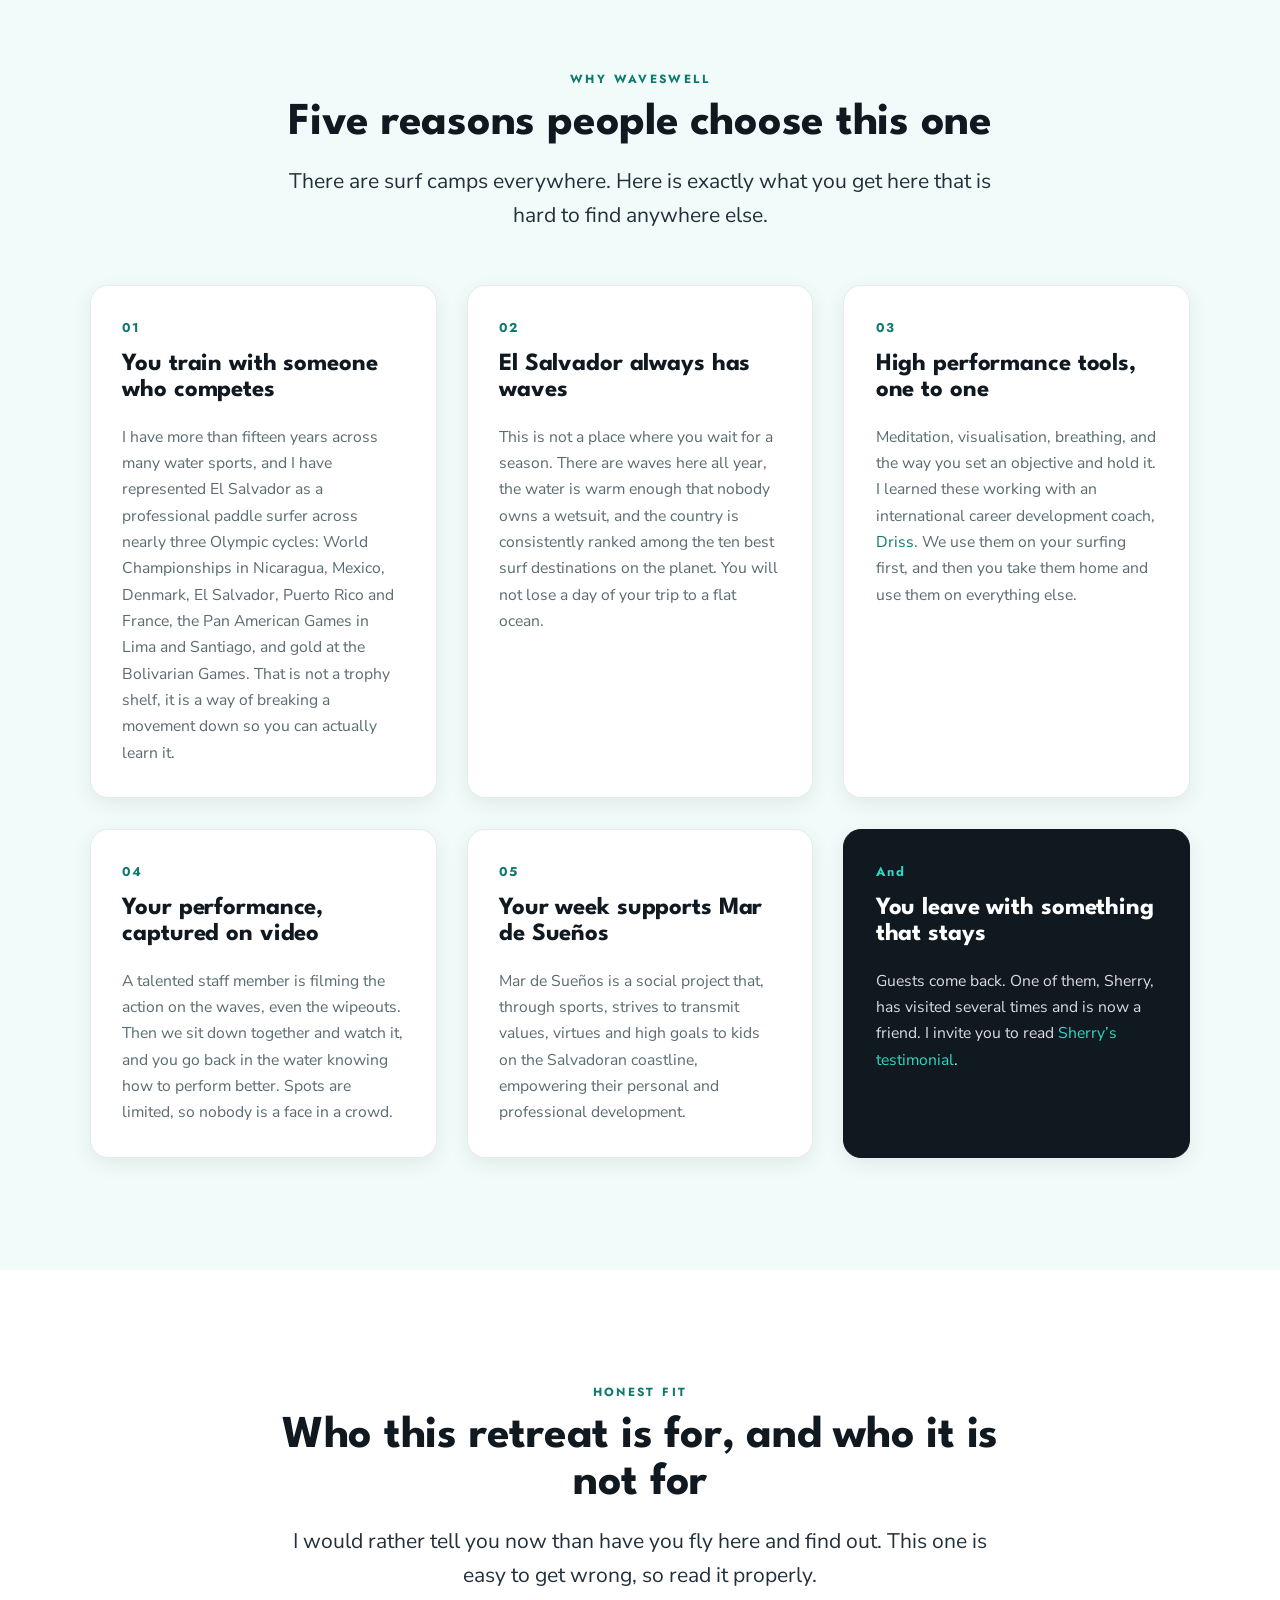
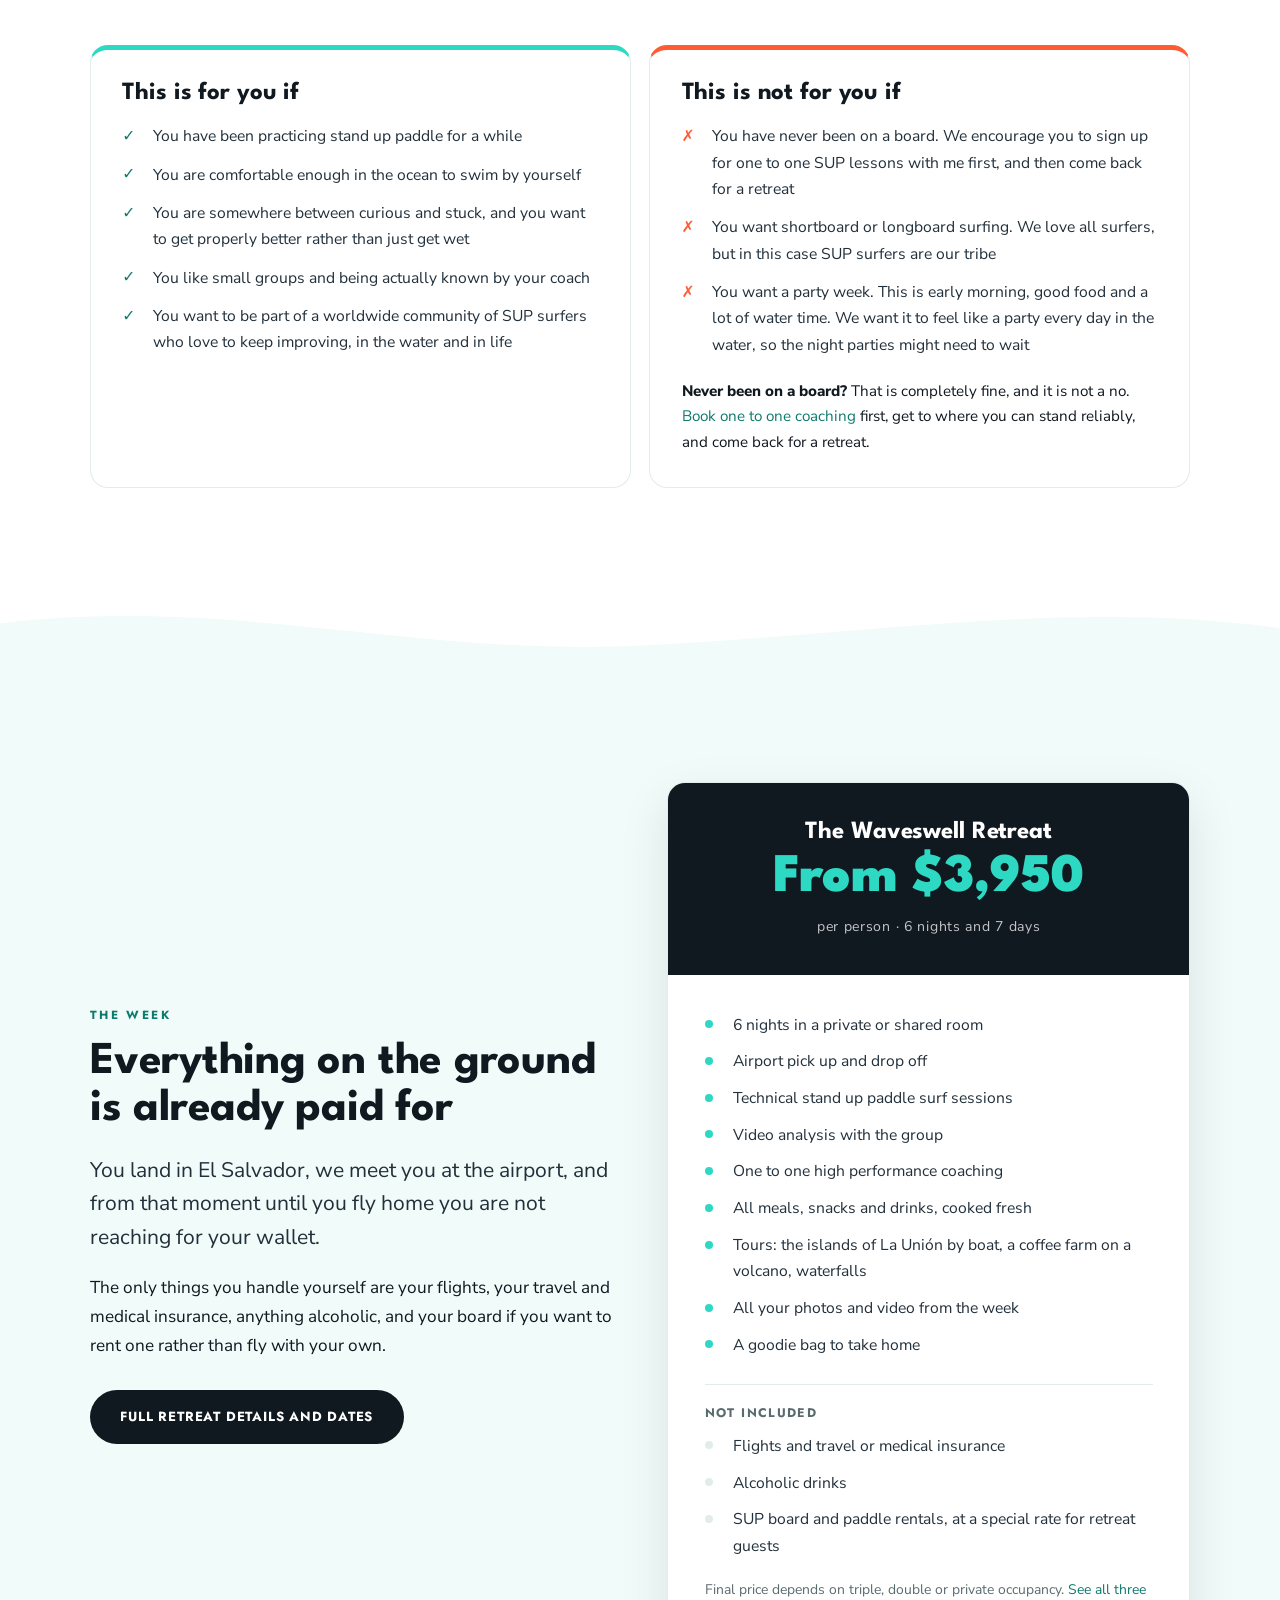
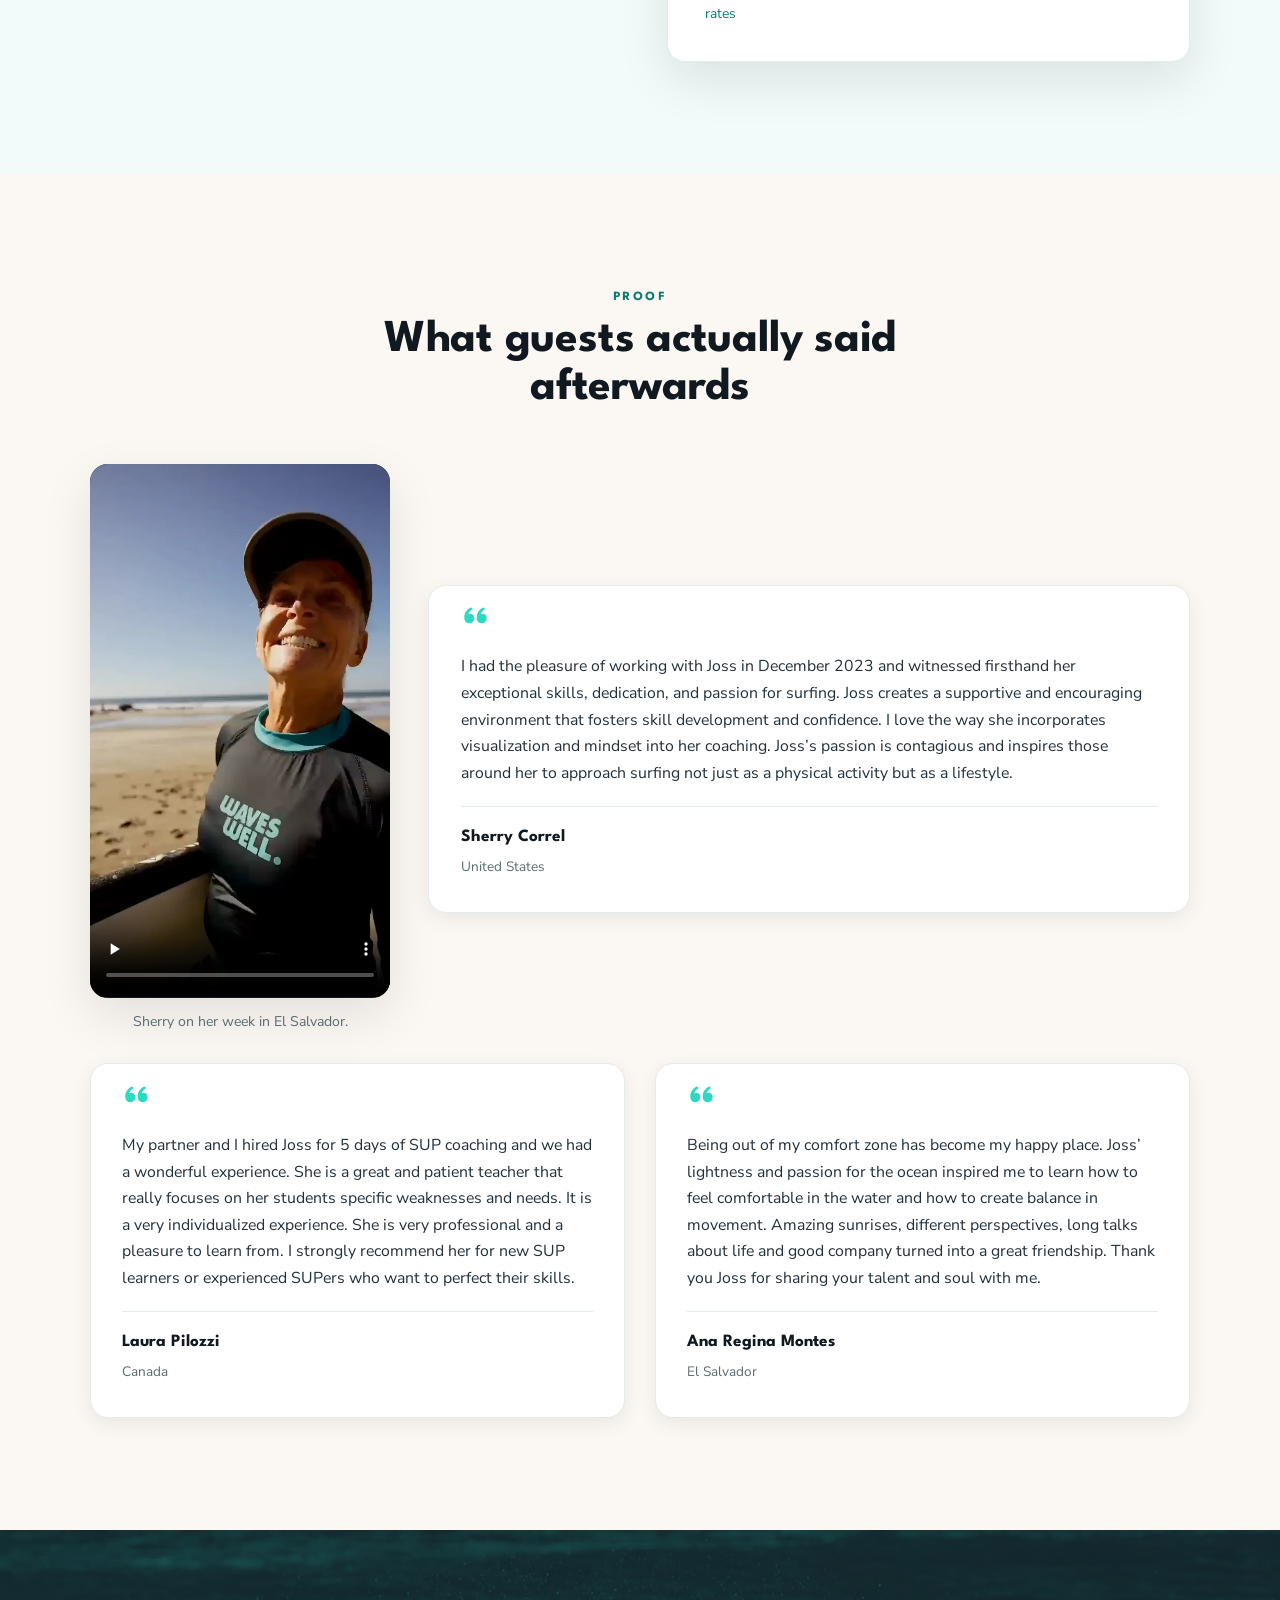
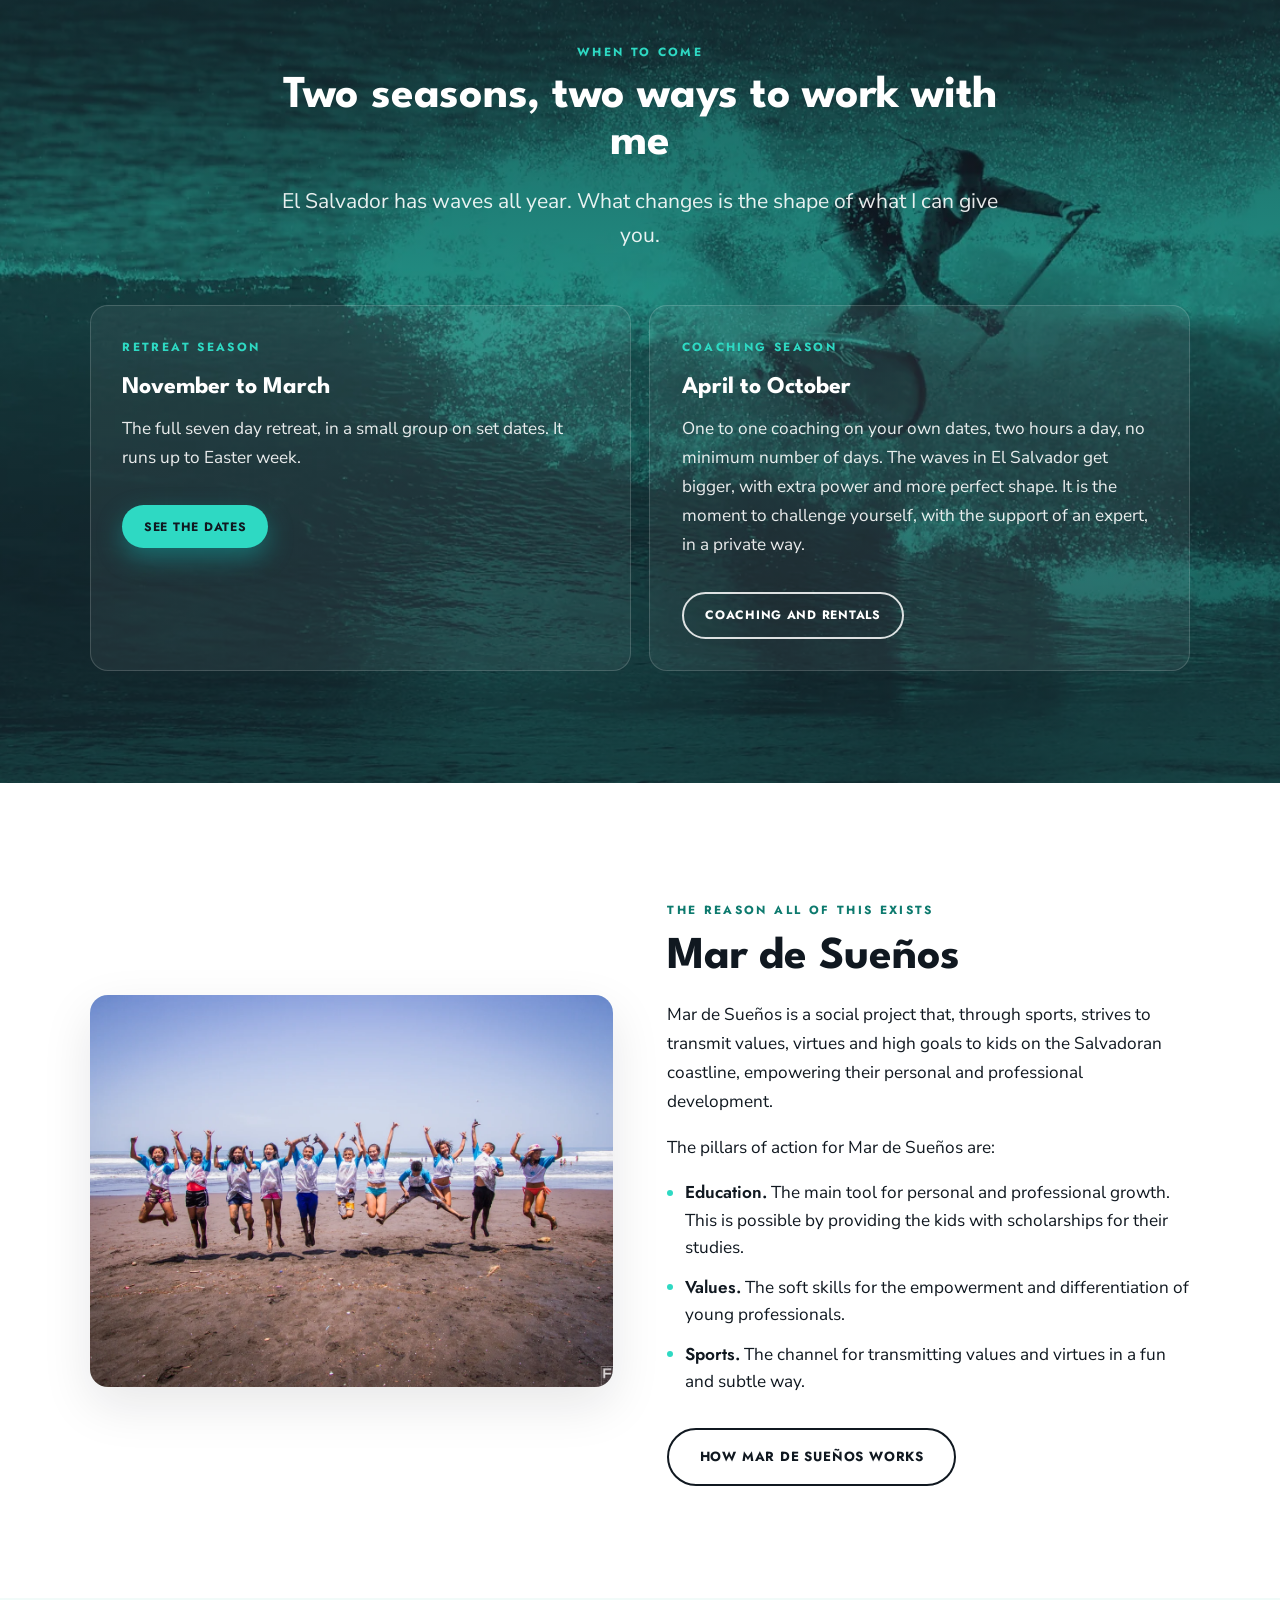
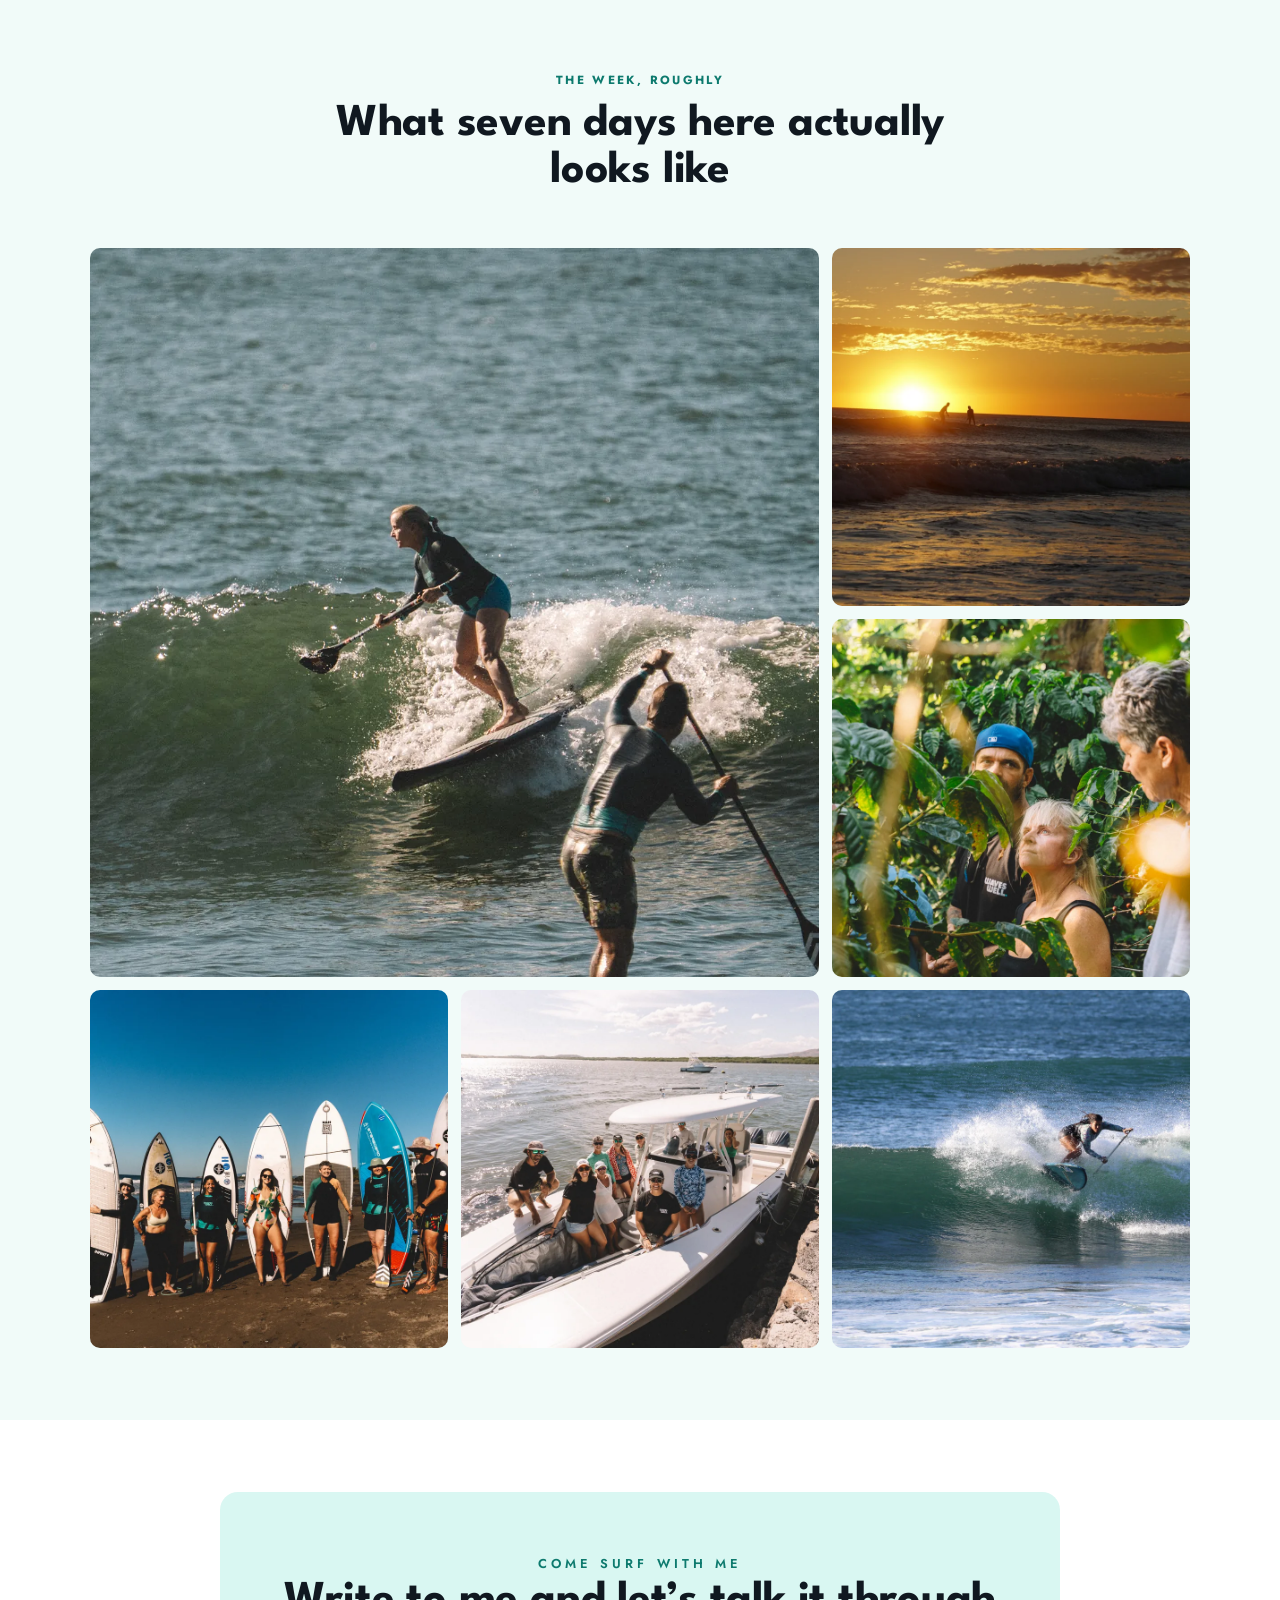
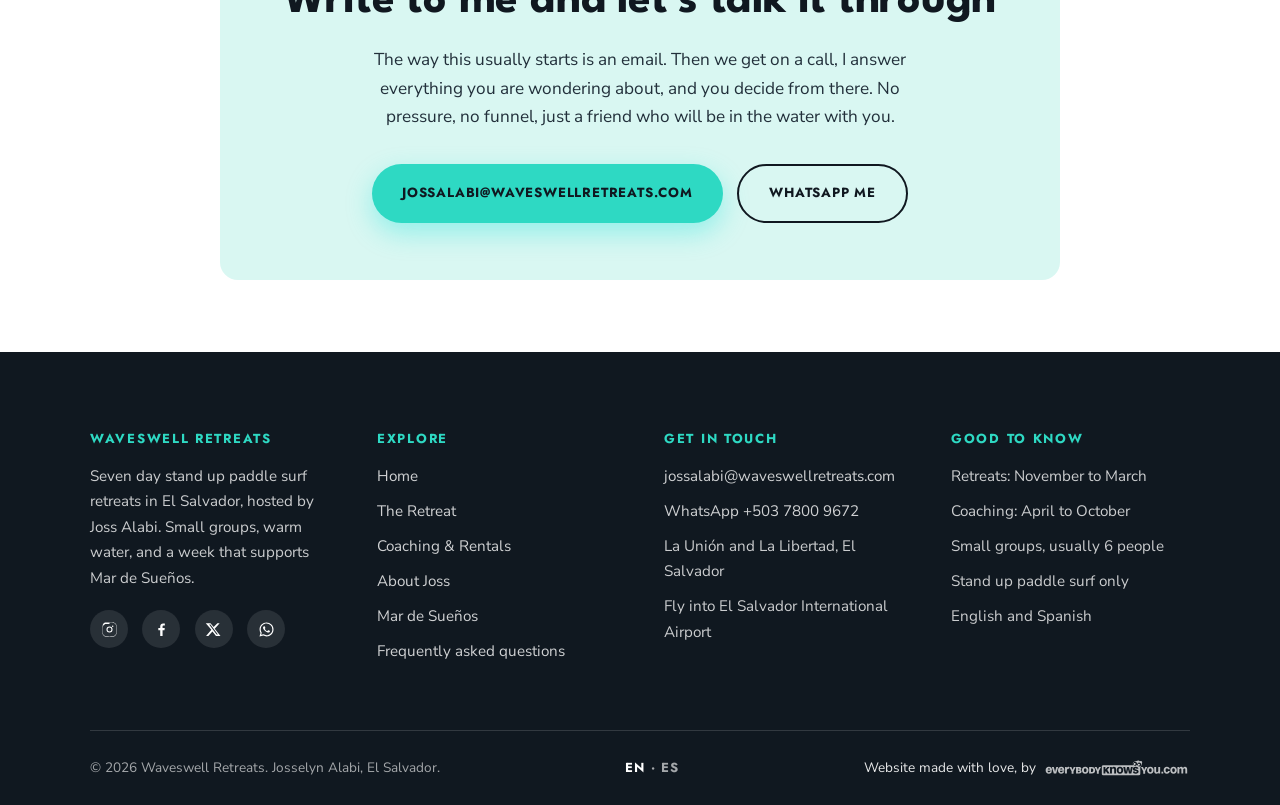
==== commit da31c07c: "Photos and trims: new homepage collage, a gallery on the retreat page Josselyn's new photos are in. " ====
--- a/index.html
+++ b/index.html
@@ -450,11 +450,11 @@
       <h2>What seven days here actually looks like</h2>
     </div>
     <div class="gallery reveal">
-      <figure><img src="assets/images/gallery/gallery-1-carrying-boards-in-waveswellretreats.com.webp" alt="Two Waveswell guests carrying their paddle boards down to the water at golden hour" loading="lazy" width="1000" height="1000"></figure>
+      <figure><img src="assets/images/gallery/gallery-1-riding-the-wave-waveswellretreats.com.webp" alt="A Waveswell guest riding along the face of a wave on her paddle board in El Salvador" loading="lazy" width="1000" height="1000"></figure>
       <figure><img src="assets/images/gallery/gallery-2-sunset-session-waveswellretreats.com.webp" alt="Paddle surfers out on the water at sunset in El Salvador" loading="lazy" width="800" height="800"></figure>
-      <figure><img src="assets/images/gallery/gallery-3-joss-and-guest-waveswellretreats.com.webp" alt="Joss Alabi and a guest looking out at the ocean together in the evening light" loading="lazy" width="800" height="800"></figure>
-      <figure><img src="assets/images/gallery/gallery-4-guest-with-her-board-waveswellretreats.com.webp" alt="A Waveswell guest laughing as she carries her paddle board up the beach" loading="lazy" width="800" height="800"></figure>
-      <figure><img src="assets/images/gallery/gallery-5-la-union-islands-waveswellretreats.com.webp" alt="The turquoise bay and jungle cliffs of the islands of La Union, El Salvador" loading="lazy" width="800" height="800"></figure>
+      <figure><img src="assets/images/gallery/gallery-3-coffee-farm-waveswellretreats.com.webp" alt="Guests among the coffee trees on a plantation in the hills of El Salvador" loading="lazy" width="800" height="800"></figure>
+      <figure><img src="assets/images/gallery/gallery-4-the-group-and-their-boards-waveswellretreats.com.webp" alt="The whole retreat group lined up on the beach with their paddle boards at golden hour" loading="lazy" width="800" height="800"></figure>
+      <figure><img src="assets/images/gallery/gallery-5-boat-to-the-break-waveswellretreats.com.webp" alt="The group on the boat on their way out to the break" loading="lazy" width="800" height="800"></figure>
       <figure><img src="assets/images/gallery/gallery-6-paddle-surfing-a-wave-waveswellretreats.com.webp" alt="A paddle surfer riding along the face of a clean wave in El Salvador" loading="lazy" width="800" height="800"></figure>
     </div>
   </div>
--- a/assets/css/styles.css
+++ b/assets/css/styles.css
@@ -331,6 +331,13 @@
 .gallery img{width:100%;height:100%;object-fit:cover;transition:transform .5s ease}
 .gallery figure:hover img{transform:scale(1.06)}
 
+/* ---------- photo grid (even tiles, any number of images) ---------- */
+.photogrid{display:grid;gap:.8rem;grid-template-columns:repeat(4,1fr)}
+.photogrid figure{margin:0;border-radius:var(--radius-s);overflow:hidden;background:var(--surface);aspect-ratio:1/1}
+.photogrid img{width:100%;height:100%;object-fit:cover;transition:transform .5s ease}
+.photogrid figure:hover img{transform:scale(1.06)}
+@media (max-width:820px){.photogrid{grid-template-columns:repeat(2,1fr)}}
+
 /* ---------- FAQ ---------- */
 .faq-item{border-bottom:1px solid var(--line)}
 .faq-item summary{
@@ -521,11 +528,24 @@
 
 /* ---------- timeline (competition record) ---------- */
 .timeline{border-left:2px solid var(--line);padding-left:1.8rem;max-width:760px}
-.timeline li{position:relative;padding-bottom:1.7rem}
-.timeline li:last-child{padding-bottom:0}
-.timeline li::before{content:"";position:absolute;left:-2.22rem;top:.4em;width:13px;height:13px;border-radius:50%;background:var(--bg);border:3px solid var(--accent)}
+.timeline > li{position:relative;padding-bottom:1.7rem}
+.timeline > li:last-child{padding-bottom:0}
+.timeline > li::before{content:"";position:absolute;left:-2.22rem;top:.4em;width:13px;height:13px;border-radius:50%;background:var(--bg);border:3px solid var(--accent)}
 .timeline .yr{font-family:var(--font-display);font-weight:700;color:var(--accent-deep);font-size:1.05rem;display:block;margin-bottom:.3rem}
-.timeline p{color:var(--ink-soft);font-size:.98rem}
+.timeline > li > p{color:var(--ink-soft);font-size:.98rem;margin-bottom:.5rem}
+
+/* one line per competition inside a year */
+.timeline .events{list-style:none;margin:0;padding:0}
+.timeline .events > li{position:relative;padding:.2rem 0 .2rem 1.05rem;font-size:.95rem;line-height:1.5}
+.timeline .events > li::before{
+  content:"";position:absolute;left:0;top:.78em;
+  width:5px;height:5px;border-radius:50%;background:var(--accent)
+}
+.timeline .events .ev{font-weight:600;color:var(--ink)}
+.timeline .events a.ev{color:var(--ink);text-decoration:none;border-bottom:1px solid var(--line)}
+.timeline .events a.ev:hover,.timeline .events a.ev:focus-visible{border-bottom-color:var(--accent);color:var(--accent-deep)}
+.timeline .events .res{color:var(--muted)}
+.timeline .events .res::before{content:"\00a0\00b7\00a0"}
 
 /* ---------- logo wall ---------- */
 .logowall{display:flex;flex-wrap:wrap;gap:.6rem 1.6rem;align-items:center;justify-content:center;margin-top:1.6rem}
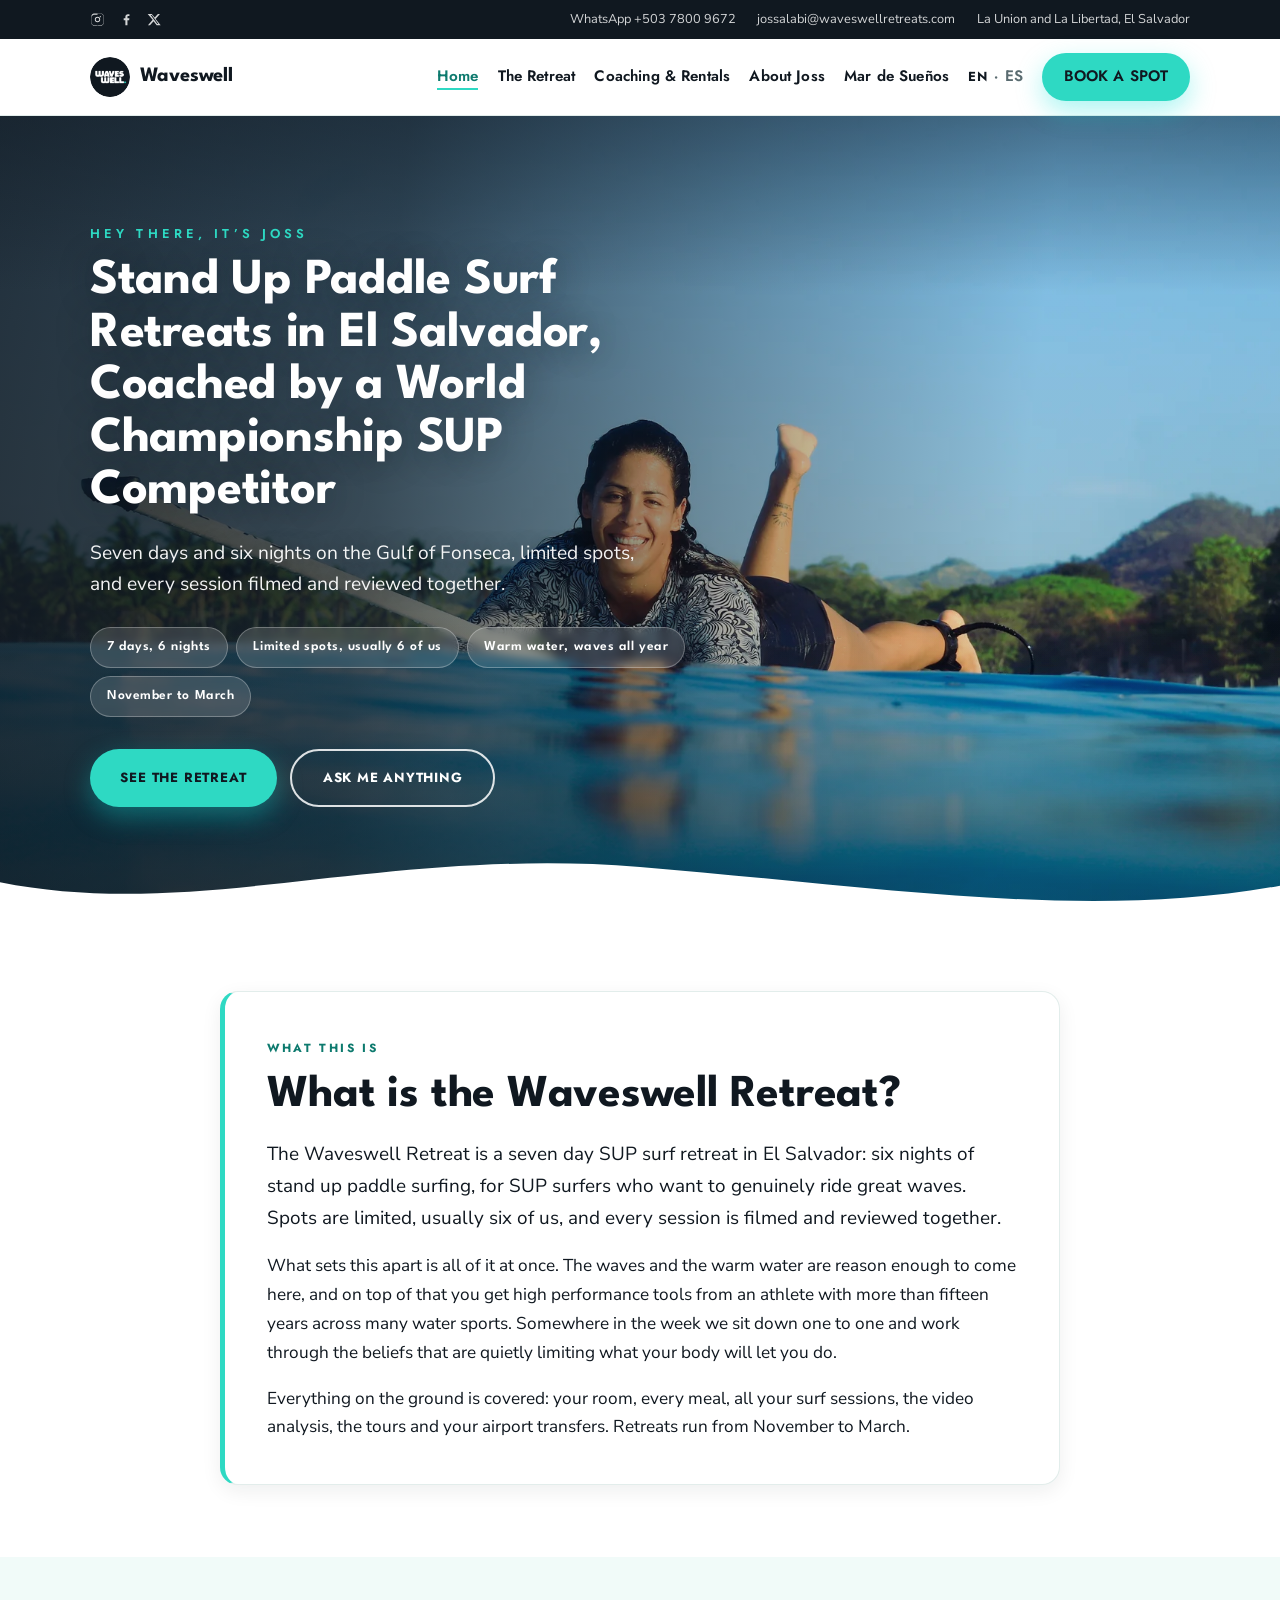
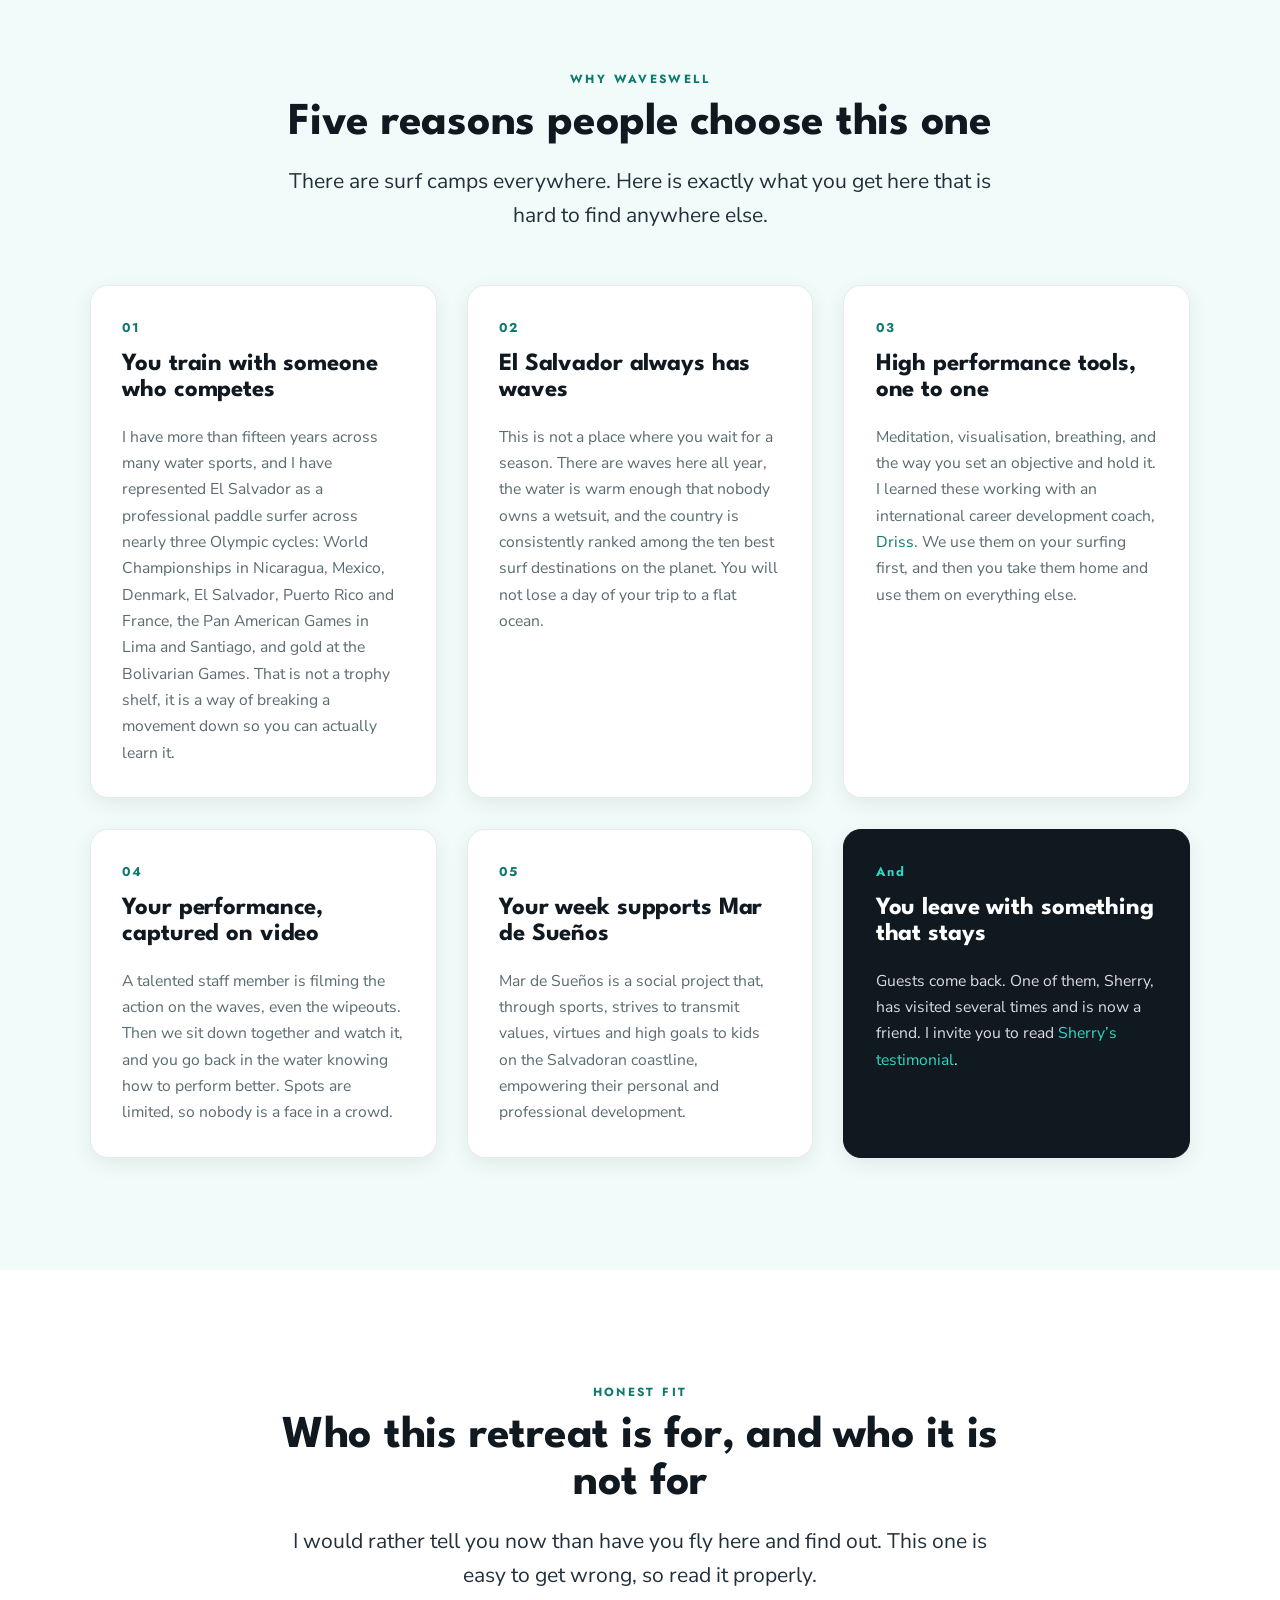
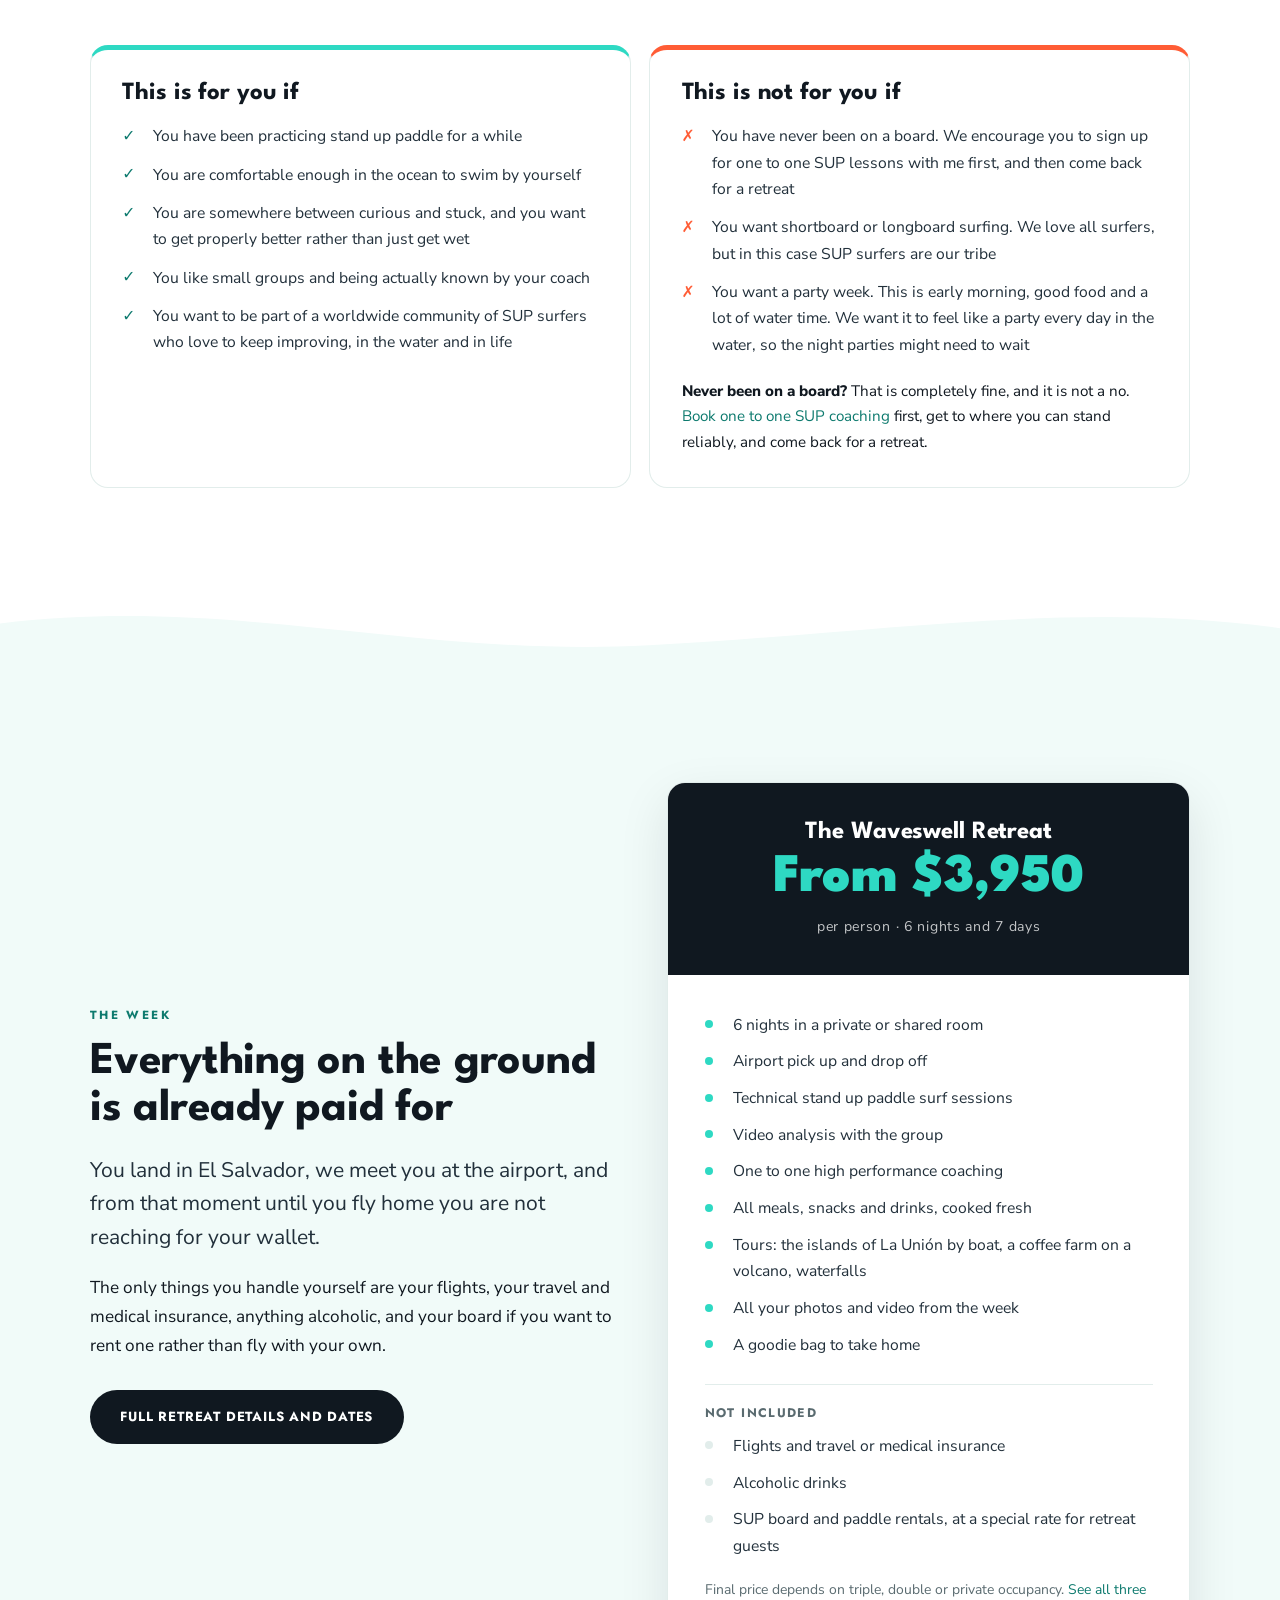
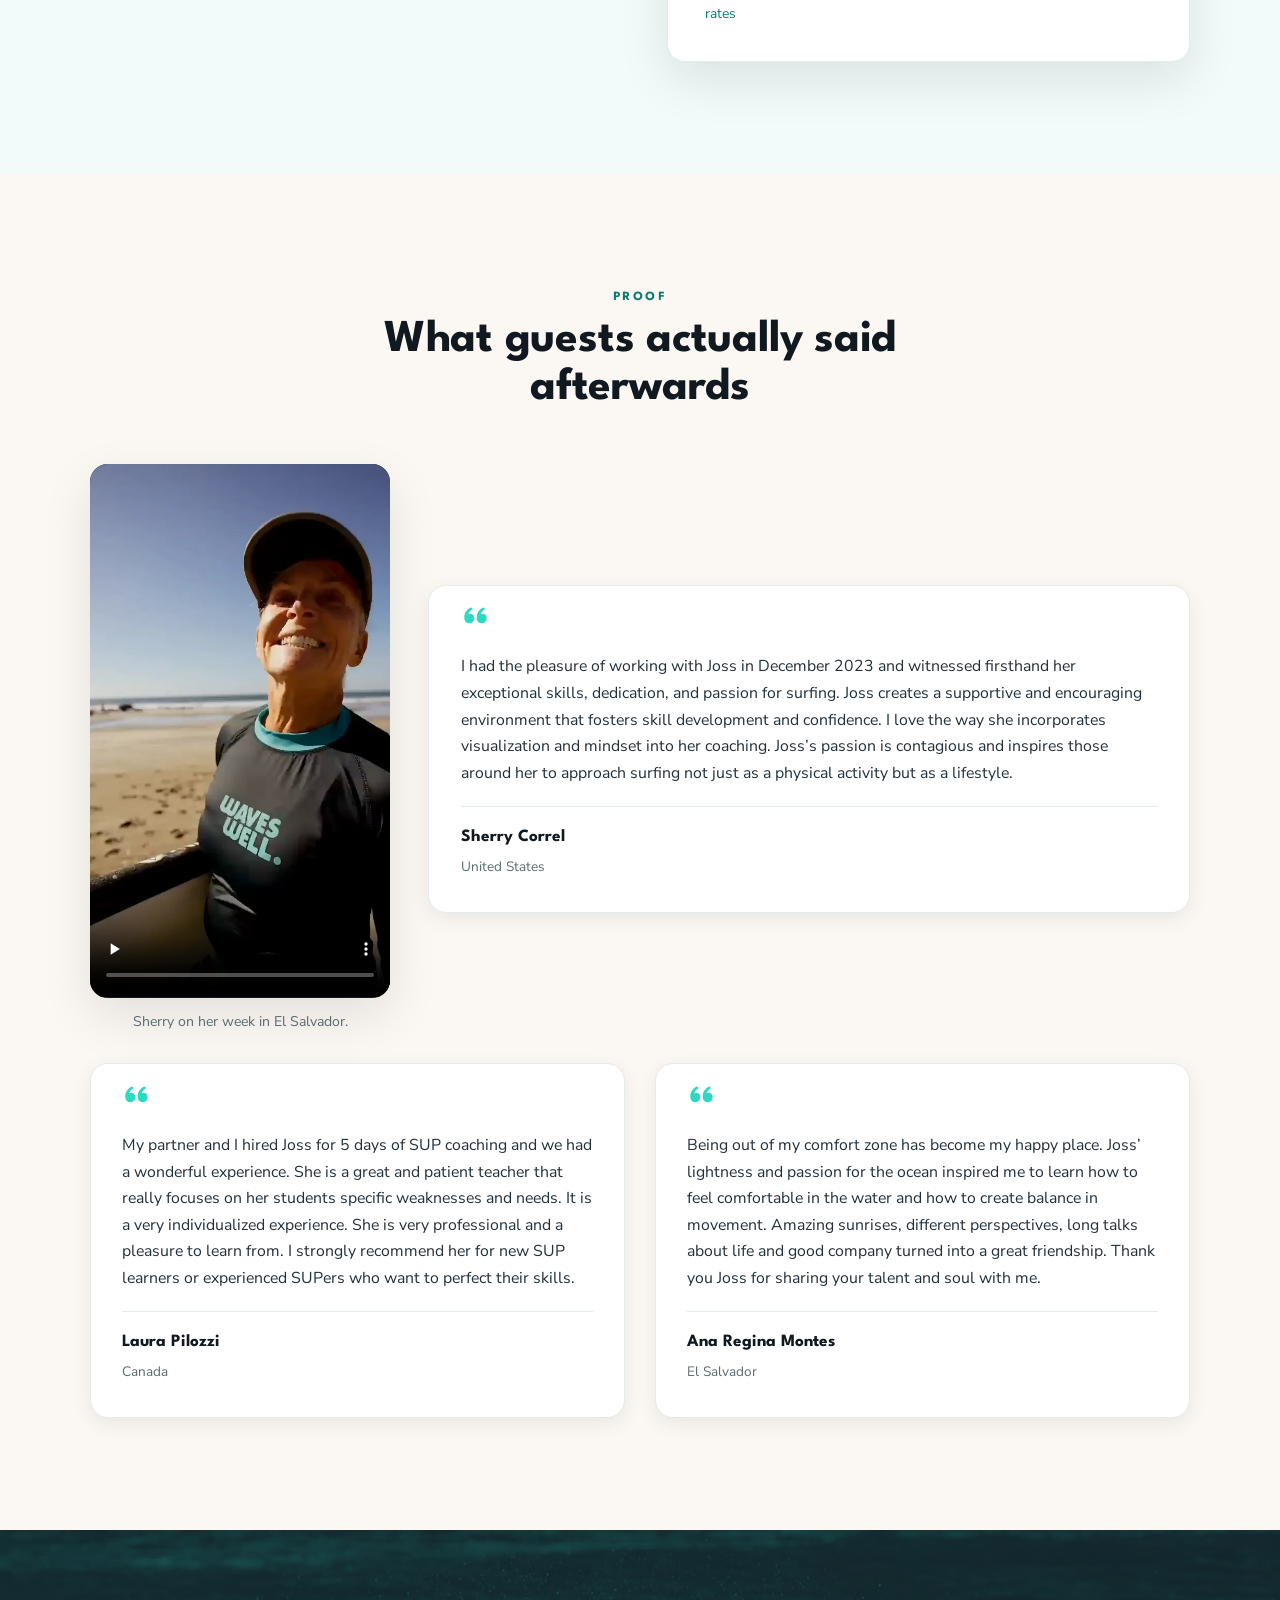
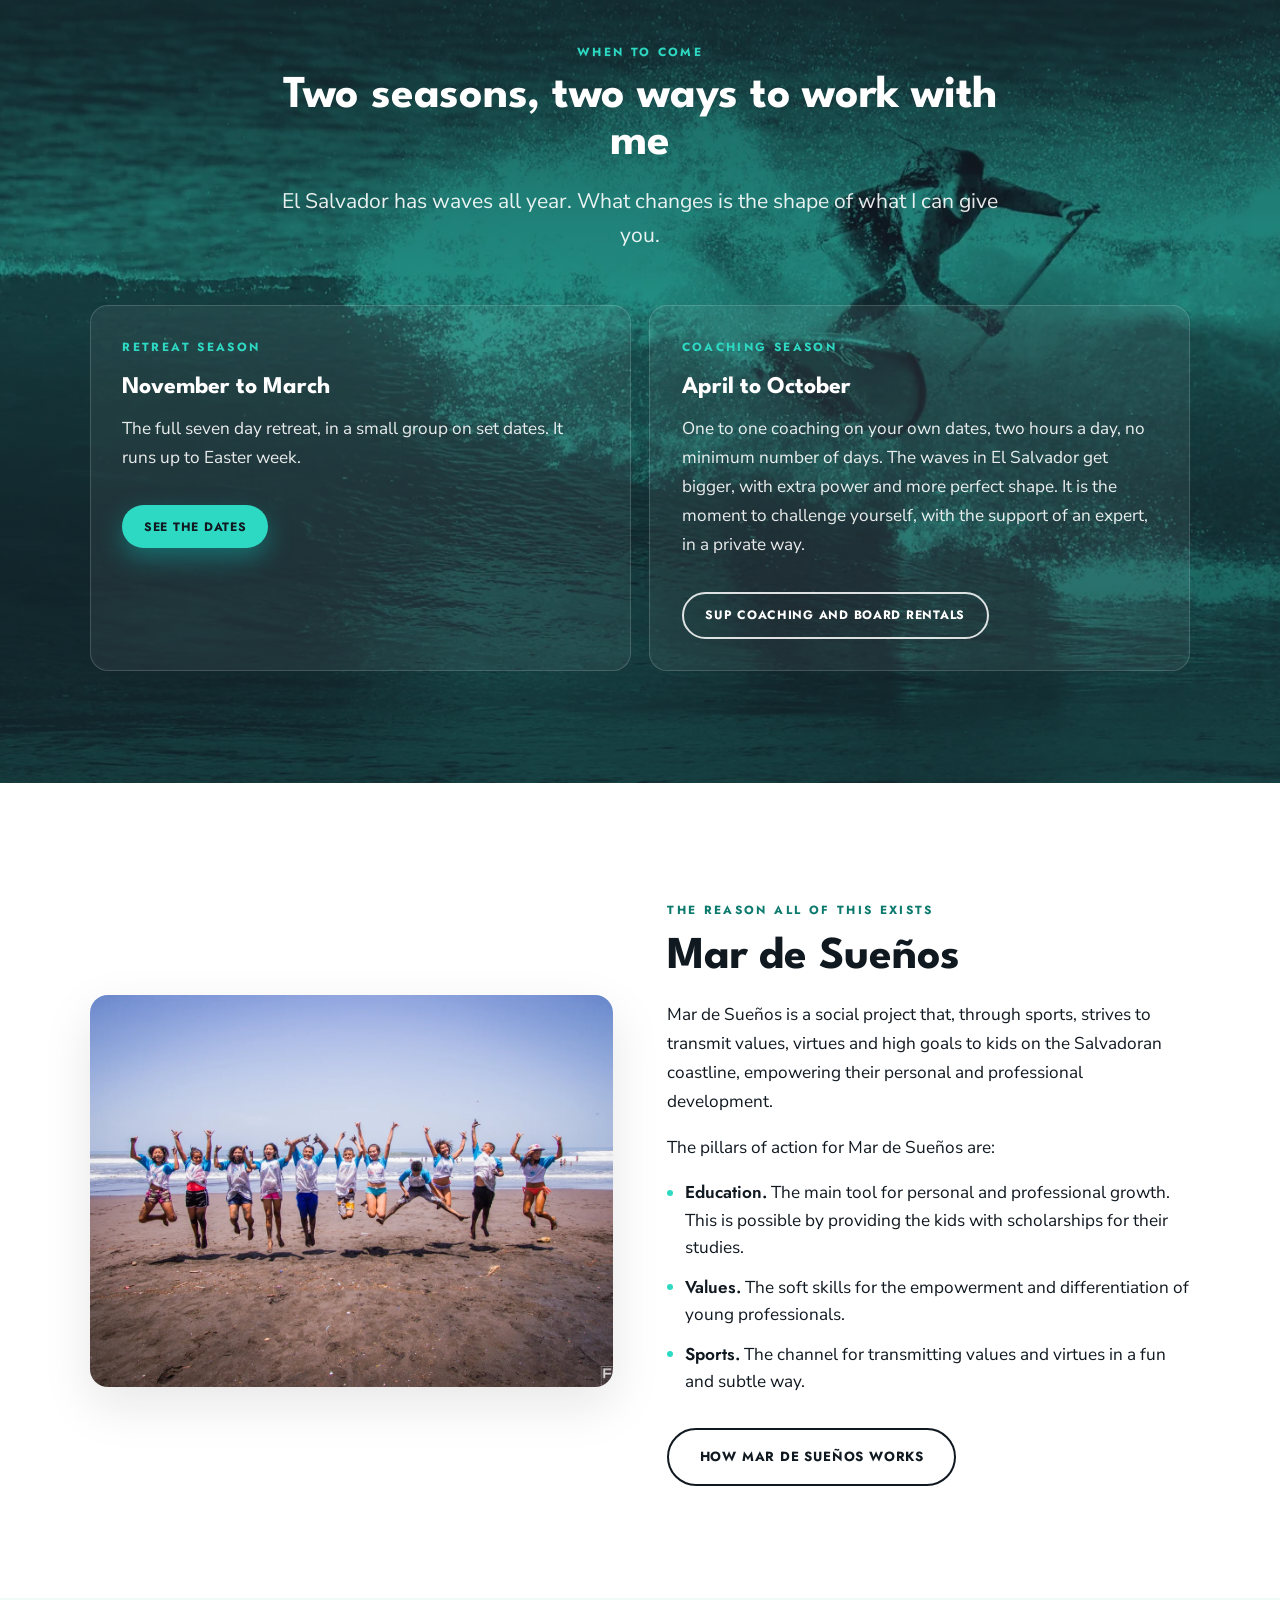
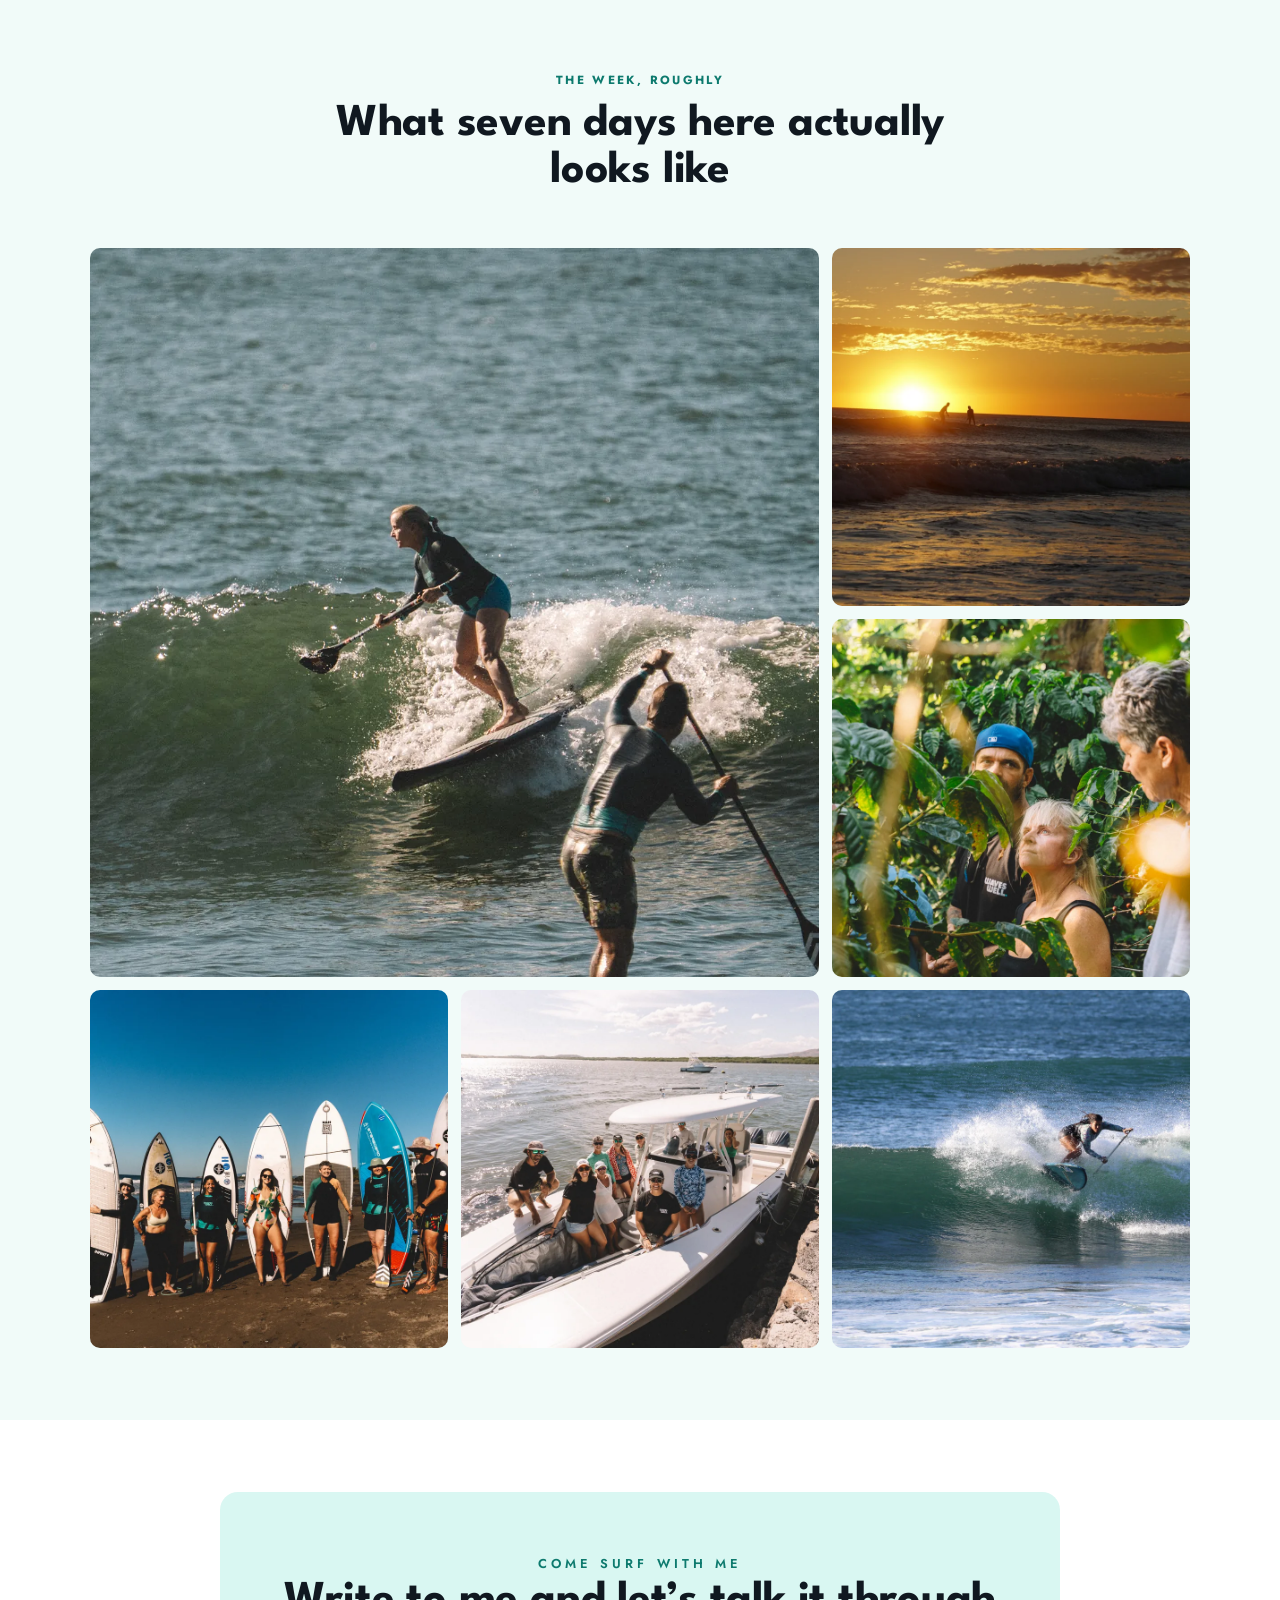
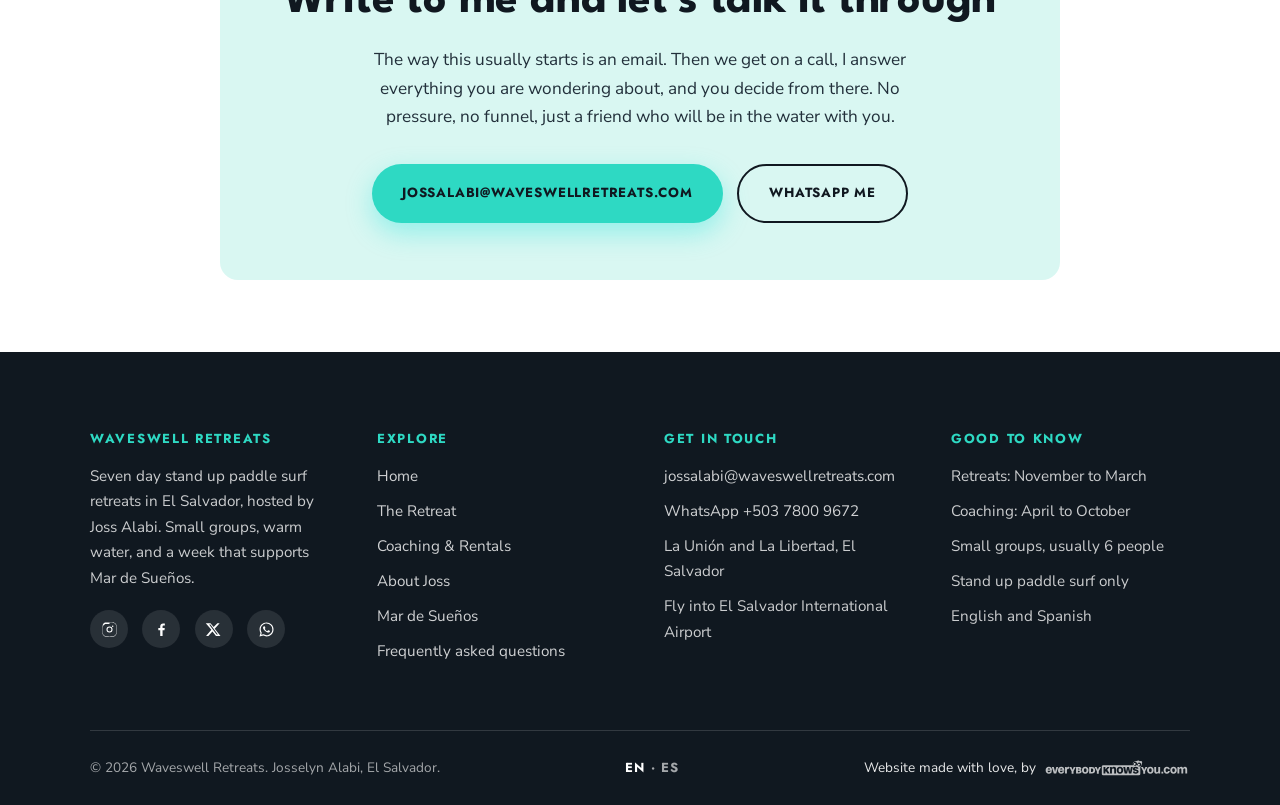
==== commit ba748987: "Findability: target SUP surf retreats, SUP surf rentals and stand up paddle in El Salvador The site " ====
--- a/index.html
+++ b/index.html
@@ -4,9 +4,9 @@
 <meta charset="UTF-8">
 <meta name="viewport" content="width=device-width, initial-scale=1.0">
 
-<title>Stand Up Paddle Surf Retreats in El Salvador | Waveswell</title>
-<meta name="description" content="You already paddle. Now learn to really ride the wave. Stand up paddle retreats in El Salvador, seven days, limited spots, all inclusive. See dates.">
-<meta name="keywords" content="stand up paddle retreat El Salvador, SUP surf retreat, paddle surf retreat, paddleboard retreat El Salvador, SUP coaching El Salvador, paddle board rentals El Salvador, retiro de stand up paddle El Salvador, surf retreat Central America, Joss Alabi, Waveswell Retreats, La Union El Salvador, La Libertad surf">
+<title>SUP Surf Retreats in El Salvador | Stand Up Paddle | Waveswell</title>
+<meta name="description" content="SUP surf retreats in El Salvador. You already paddle, now learn to really ride the wave. Seven days of stand up paddle surfing, limited spots, all inclusive.">
+<meta name="keywords" content="SUP surf retreats El Salvador, SUP surf rentals El Salvador, stand up paddle El Salvador, SUP El Salvador, stand up paddle retreat El Salvador, SUP surf retreat, paddle surf retreat, paddleboard retreat El Salvador, SUP coaching El Salvador, SUP board rental El Salvador, retiro de stand up paddle El Salvador, surf retreat Central America, Joss Alabi, Waveswell Retreats, La Union El Salvador, La Libertad surf">
 
 <link rel="canonical" href="https://waveswellretreats.com/">
 <link rel="alternate" hreflang="en" href="https://waveswellretreats.com/">
@@ -14,7 +14,7 @@
 <link rel="alternate" hreflang="es-SV" href="https://waveswellretreats.com/es/">
 <link rel="alternate" hreflang="x-default" href="https://waveswellretreats.com/">
 
-<meta property="og:title" content="Stand Up Paddle Surf Retreats in El Salvador">
+<meta property="og:title" content="SUP Surf Retreats in El Salvador | Stand Up Paddle">
 <meta property="og:description" content="Seven days of stand up paddle surfing in El Salvador with a World Championship SUP competitor. Limited spots, video analysis, warm water all year.">
 <meta property="og:type" content="website">
 <meta property="og:url" content="https://waveswellretreats.com/">
@@ -29,7 +29,7 @@
 <meta name="twitter:card" content="summary_large_image">
 <meta name="twitter:site" content="@JossAlabi">
 <meta name="twitter:creator" content="@JossAlabi">
-<meta name="twitter:title" content="Stand Up Paddle Surf Retreats in El Salvador">
+<meta name="twitter:title" content="SUP Surf Retreats in El Salvador | Stand Up Paddle">
 <meta name="twitter:description" content="Seven days of stand up paddle surfing in El Salvador with a World Championship SUP competitor. Limited spots, video analysis, warm water all year.">
 <meta name="twitter:image" content="https://waveswellretreats.com/assets/images/social-share/social-share-waveswell-retreats-waveswellretreats.com.jpg">
 
@@ -67,13 +67,13 @@
       "name": "Waveswell Retreats",
       "alternateName": ["Waveswell", "Waveswell Retreat"],
       "url": "https://waveswellretreats.com/",
-      "logo": "https://waveswellretreats.com/assets/images/logos/logo-waveswell-retreats-waveswellretreats.com.png",
+      "logo": "https://waveswellretreats.com/assets/images/logos/logo-google-waveswell-retreats-waveswellretreats.com.png",
       "image": "https://waveswellretreats.com/assets/images/social-share/social-share-waveswell-retreats-waveswellretreats.com.jpg",
       "slogan": "Learn to surf the wave the way you imagined it as a kid.",
       "description": "Waveswell Retreats runs seven day stand up paddle surf retreats in El Salvador for adults who already stand on the board and want to actually surf. Limited spots, video analysis of every session, and one to one high performance coaching with Josselyn Alabi, a professional paddle surfer who has represented El Salvador across nearly three Olympic cycles. The retreats support Mar de Suenos, the social project Josselyn Alabi founded for children on the Salvadoran coast.",
       "areaServed": ["SV", "US", "CA"],
       "knowsLanguage": ["en", "es"],
-      "knowsAbout": ["Stand up paddle surfing", "SUP surf coaching", "Surf retreats in El Salvador", "High performance sports coaching", "Paddle board rentals", "Video analysis coaching"],
+      "knowsAbout": ["SUP surf retreats in El Salvador", "SUP surf rentals in El Salvador", "Stand up paddle in El Salvador", "Stand up paddle surfing", "SUP surf coaching", "Surf retreats in El Salvador", "High performance sports coaching", "Paddle board rentals", "Video analysis coaching"],
       "email": "jossalabi@waveswellretreats.com",
       "telephone": "+50378009672",
       "contactPoint": {"@type":"ContactPoint","telephone":"+50378009672","email":"jossalabi@waveswellretreats.com","contactType":"sales","areaServed":["SV","US","CA"],"availableLanguage":["en","es"]},
@@ -100,7 +100,7 @@
       "parentOrganization": {"@id": "https://waveswellretreats.com/#org"},
       "description": "Seven day stand up paddle surf retreats and one to one SUP coaching in El Salvador, plus paddle board and paddle rentals.",
       "image": "https://waveswellretreats.com/assets/images/social-share/social-share-waveswell-retreats-waveswellretreats.com.jpg",
-      "logo": "https://waveswellretreats.com/assets/images/logos/logo-waveswell-retreats-waveswellretreats.com.png",
+      "logo": "https://waveswellretreats.com/assets/images/logos/logo-google-waveswell-retreats-waveswellretreats.com.png",
       "url": "https://waveswellretreats.com/",
       "email": "jossalabi@waveswellretreats.com",
       "telephone": "+50378009672",
@@ -108,7 +108,7 @@
       "currenciesAccepted": "USD",
       "address": {"@type":"PostalAddress","addressCountry":"SV","addressRegion":"La Union","addressLocality":"La Union"},
       "areaServed": [{"@type":"Country","name":"El Salvador"}],
-      "serviceType": ["Stand up paddle surf retreat","One to one SUP surf coaching","Paddle board rental"],
+      "serviceType": ["SUP surf retreat","Stand up paddle surf retreat","One to one SUP surf coaching","SUP surf rental","Paddle board rental"],
       "hasOfferCatalog": {"@id": "https://waveswellretreats.com/#catalog"}
     },
     {
@@ -226,7 +226,7 @@
     <div class="answer reveal">
       <span class="eyebrow">What this is</span>
       <h2>What is the Waveswell Retreat?</h2>
-      <p>The Waveswell Retreat is seven days and six nights of stand up paddle surfing in El Salvador, for SUP surfers who want to genuinely ride great waves. Spots are limited, usually six of us, and every session is filmed and reviewed together.</p>
+      <p>The Waveswell Retreat is a seven day SUP surf retreat in El Salvador: six nights of stand up paddle surfing, for SUP surfers who want to genuinely ride great waves. Spots are limited, usually six of us, and every session is filmed and reviewed together.</p>
       <p>What sets this apart is all of it at once. The waves and the warm water are reason enough to come here, and on top of that you get high performance tools from an athlete with more than fifteen years across many water sports. Somewhere in the week we sit down one to one and work through the beliefs that are quietly limiting what your body will let you do.</p>
       <p>Everything on the ground is covered: your room, every meal, all your surf sessions, the video analysis, the tours and your airport transfers. Retreats run from November to March.</p>
     </div>
@@ -302,7 +302,7 @@
           <li>You want shortboard or longboard surfing. We love all surfers, but in this case SUP surfers are our tribe</li>
           <li>You want a party week. This is early morning, good food and a lot of water time. We want it to feel like a party every day in the water, so the night parties might need to wait</li>
           </ul>
-        <p style="margin-top:1.3rem;font-size:.95rem"><strong>Never been on a board?</strong> That is completely fine, and it is not a no. <a href="coaching.html">Book one to one coaching</a> first, get to where you can stand reliably, and come back for a retreat.</p>
+        <p style="margin-top:1.3rem;font-size:.95rem"><strong>Never been on a board?</strong> That is completely fine, and it is not a no. <a href="coaching.html">Book one to one SUP coaching</a> first, get to where you can stand reliably, and come back for a retreat.</p>
       </div>
     </div>
   </div>
@@ -413,7 +413,7 @@
         <span class="eyebrow">Coaching season</span>
         <div class="season__months">April to October</div>
         <p>One to one coaching on your own dates, two hours a day, no minimum number of days. The waves in El Salvador get bigger, with extra power and more perfect shape. It is the moment to challenge yourself, with the support of an expert, in a private way.</p>
-        <div class="btns"><a class="btn btn--onphoto btn--sm" href="coaching.html">Coaching and rentals</a></div>
+        <div class="btns"><a class="btn btn--onphoto btn--sm" href="coaching.html">SUP coaching and board rentals</a></div>
       </div>
     </div>
   </div>
